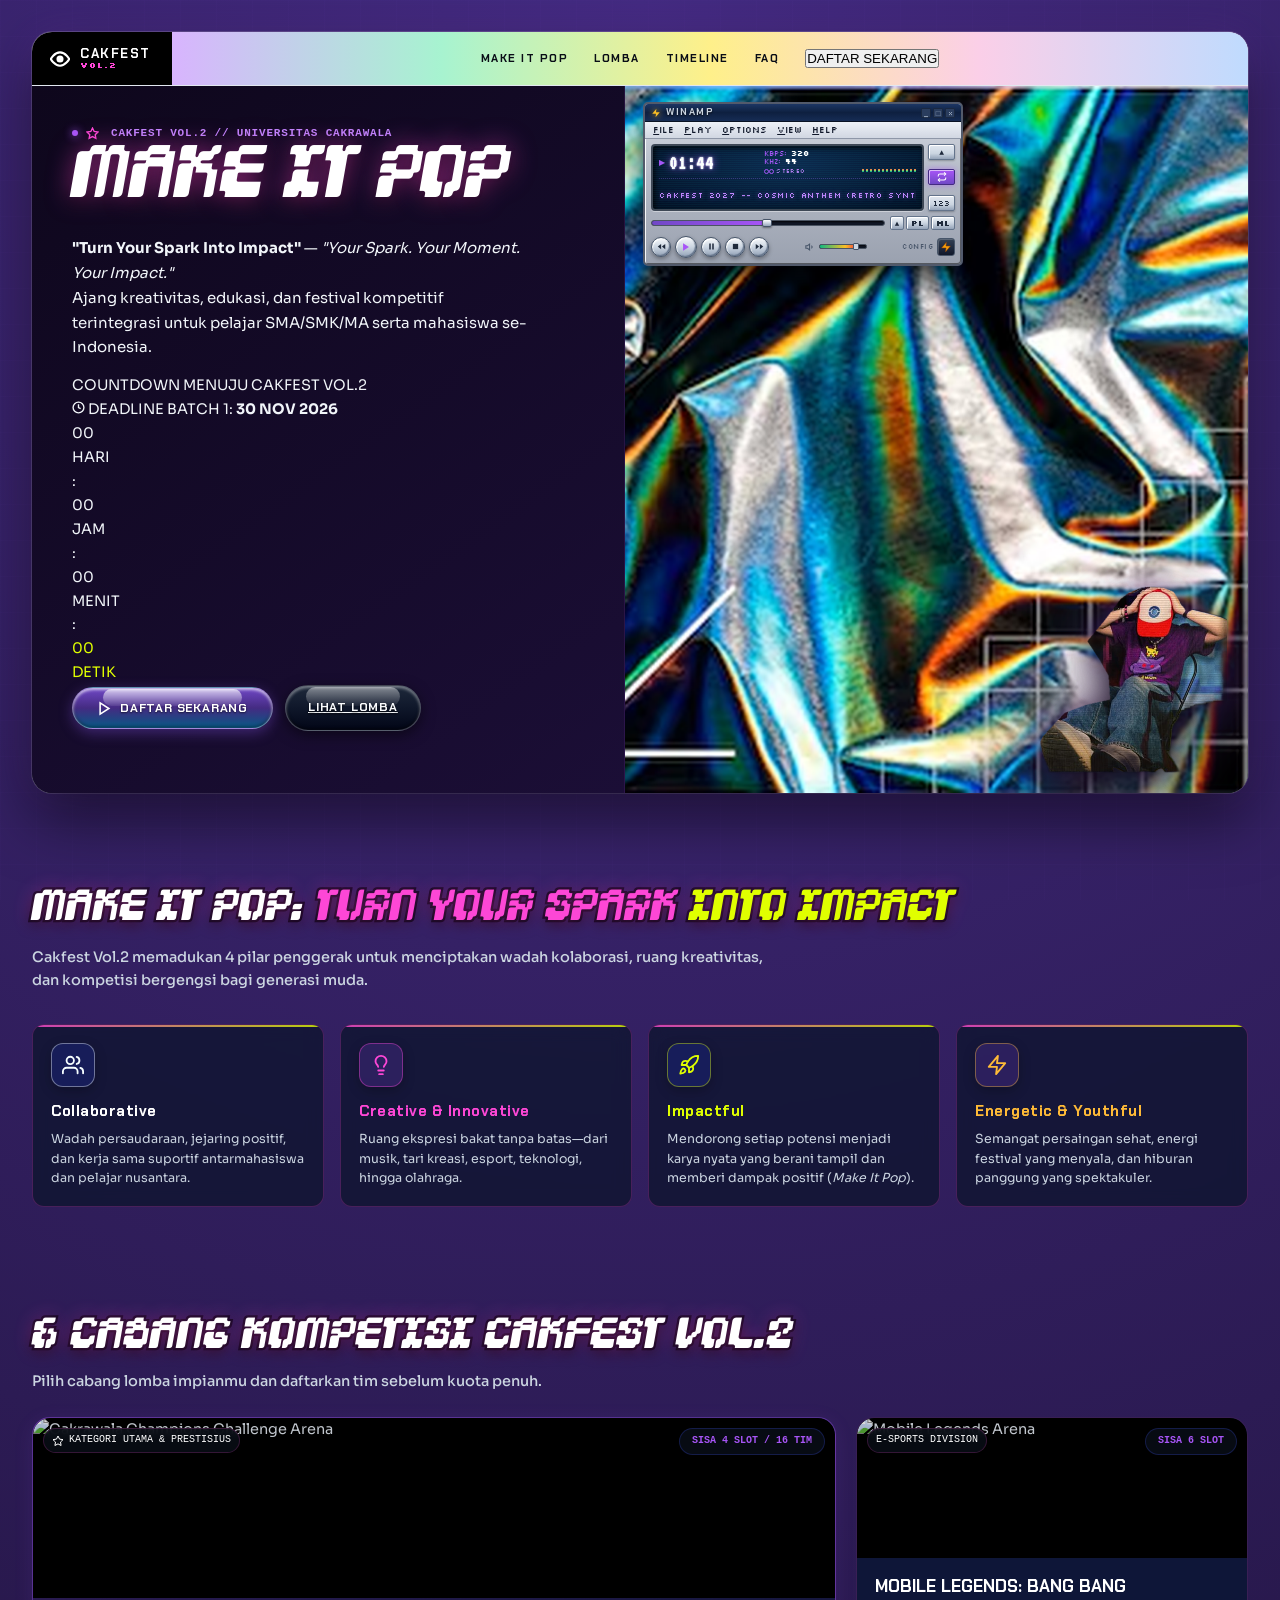
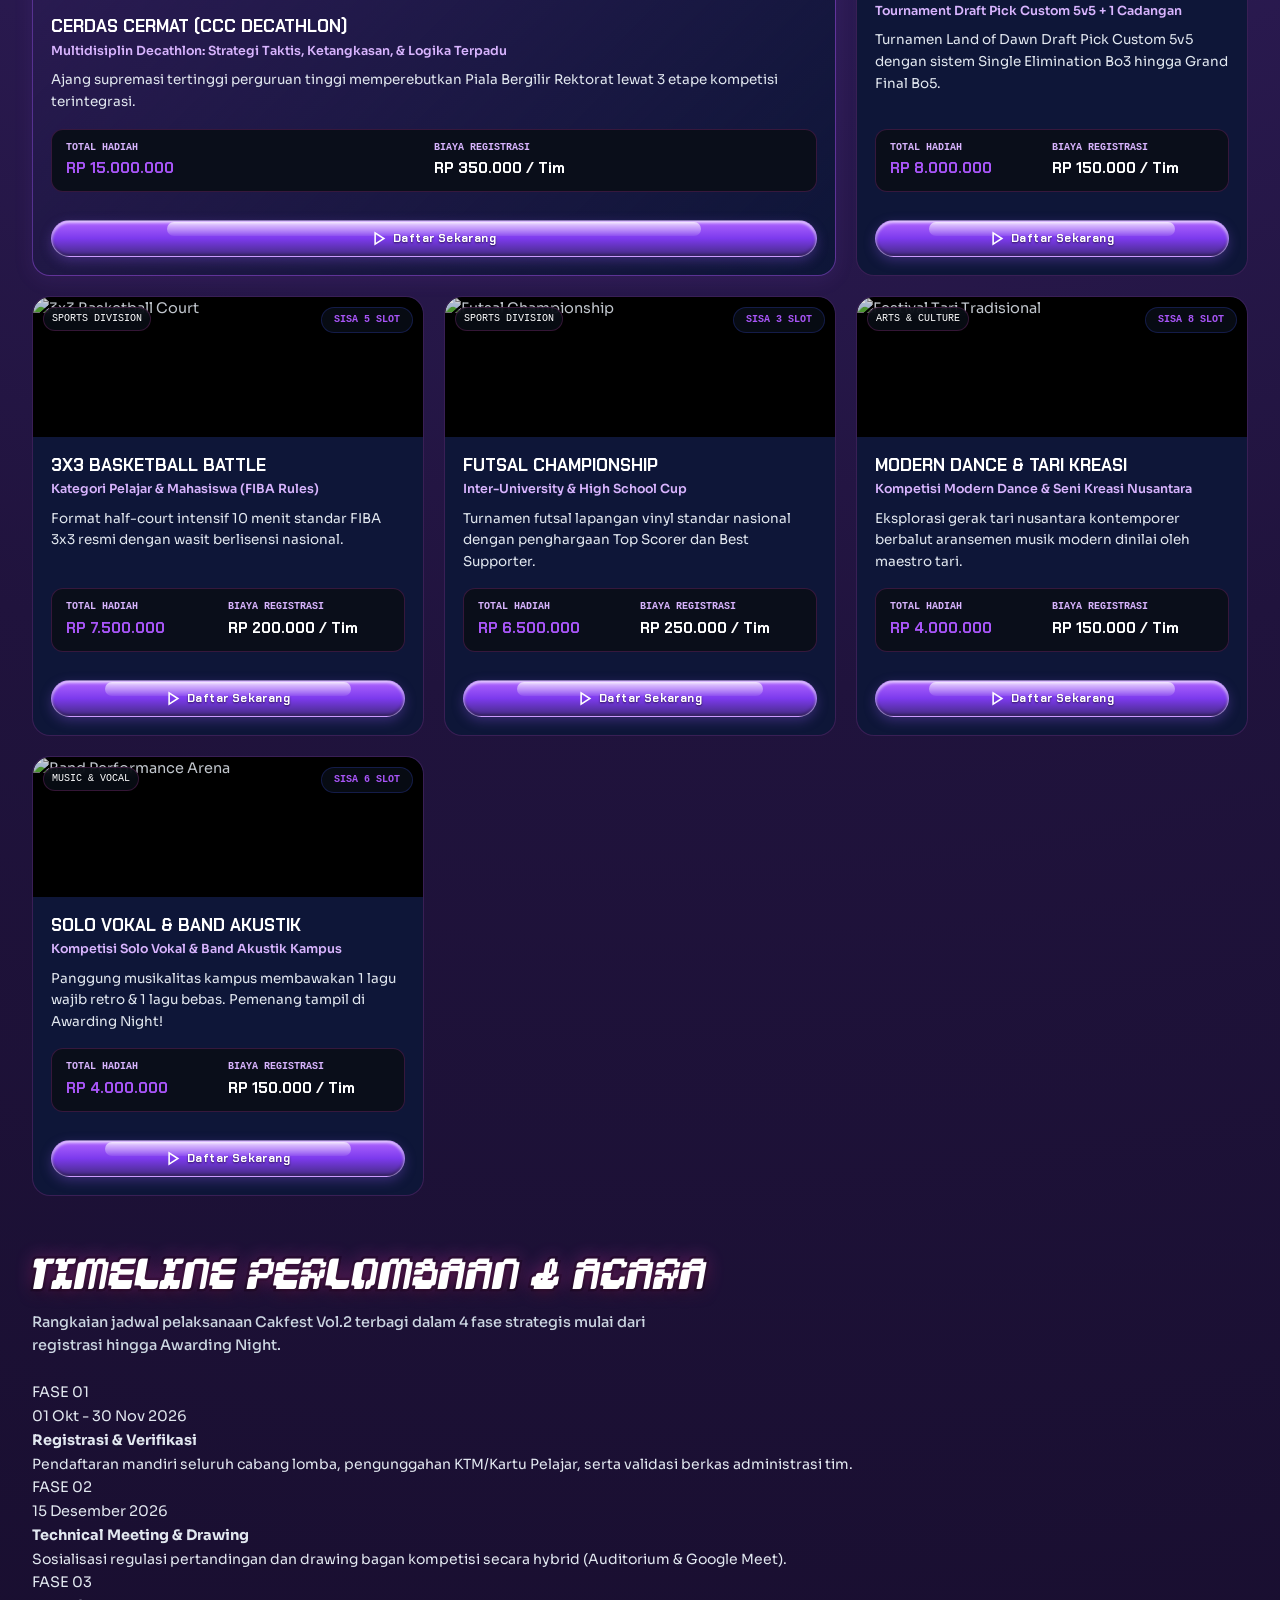
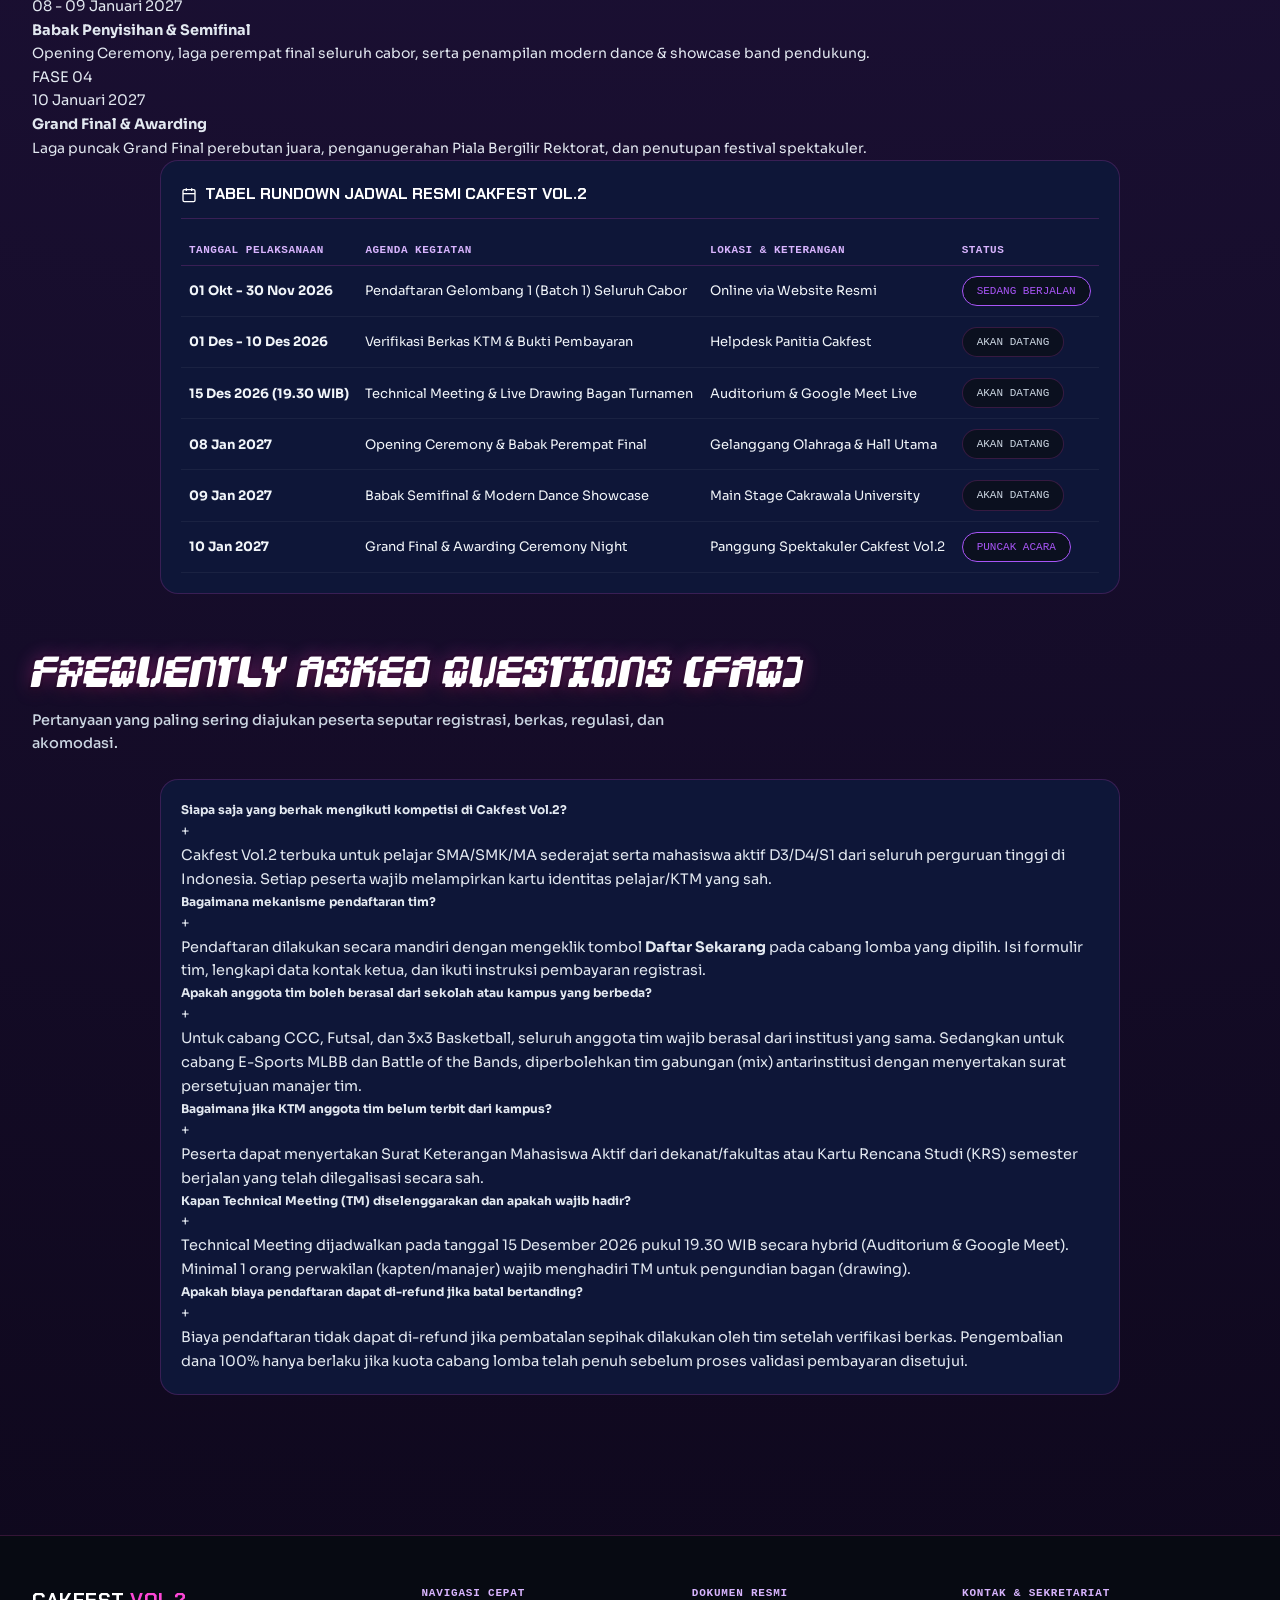
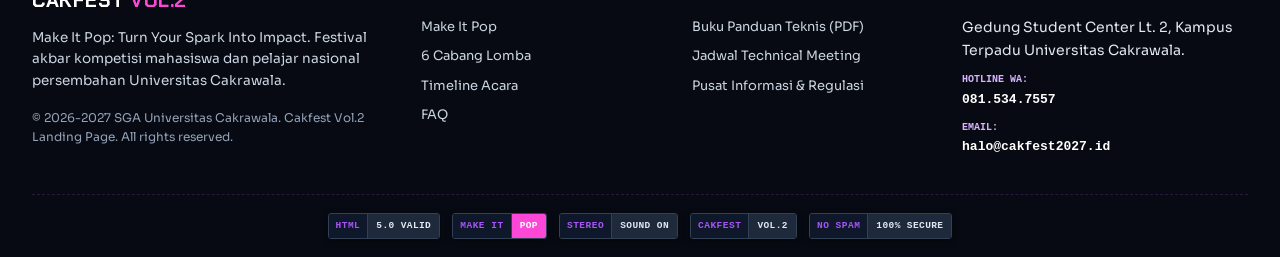
==== index.html @ b9020b55 "third" ====
<!DOCTYPE html>
<html lang="id">
<head>
  <meta charset="UTF-8">
  <meta name="viewport" content="width=device-width, initial-scale=1.0">
  <title>CAKFEST VOL.2 // Universitas Cakrawala - Make It Pop: Turn Your Spark Into Impact</title>
  <meta name="description" content="Portal Resmi Cakrawala Festival (CAKFEST) VOL.2 - Universitas Cakrawala. Make It Pop: Turn Your Spark Into Impact. Ajang kreativitas, edukasi, dan kompetisi bergengsi untuk pelajar &amp; mahasiswa nasional.">
  <!-- Brand Fonts: Aileron, Chakra Petch, Silkscreen, Sora, Space Grotesk, VT323 -->
  <link rel="preconnect" href="https://fonts.googleapis.com">
  <link rel="preconnect" href="https://fonts.gstatic.com" crossorigin>
  <link href="https://fonts.googleapis.com/css2?family=Chakra+Petch:ital,wght@0,500;0,700;1,700;1,800&family=Silkscreen:wght@400;700&family=Sora:wght@400;500;600;700;800&family=Space+Grotesk:wght@400;500;600;700&family=VT323&display=swap" rel="stylesheet">
  <link href="https://fonts.cdnfonts.com/css/aileron" rel="stylesheet">
  
  <link rel="stylesheet" href="styles.css">
</head>
<body>

  <!-- Subtle Perspective Grid Canvas -->
  <div class="cyber-grid-canvas"></div>
  
  <!-- CRT Scanline Screen Overlay (Toggleable via Titlebar) -->
  <div class="crt-overlay-layer" id="crtOverlay"></div>

  <!-- ==========================================================================
       MAIN LANDING PAGE WORKSPACE CONTAINER
       Layout Flow:
       1. Make It Pop (Hero + Brand Concept + 4 Pillars + Prominent Countdown)
       2. Lomba (6 Cabang Kompetisi, Only "Daftar Sekarang" button)
       3. Timeline Perlombaan / Acara (4-Phase Milestones + Rundown Table)
       4. FAQ (Interactive Accordion)
       5. Footer
       ========================================================================== -->
  <main class="landing-main-flow">

    <!-- ==========================================================================
         SECTION 1: HERO & MAKE IT POP ARENA (#beranda / #make-it-pop)
         Holographic Master Card, Canva Brand Guidelines Palette, Prominent Countdown
         ========================================================================== -->
    <section class="landing-section hero-section-arena" id="beranda">
      
      <div class="hero-holo-card">
        
        <!-- Top Header Strip -->
        <div class="hero-holo-top-bar">
          <div class="holo-logo-cell">
            <svg width="20" height="20" viewBox="0 0 24 24" fill="none" stroke="#fff" stroke-width="2.5">
              <path d="M1 12s4-8 11-8 11 8 11 8-4 8-11 8-11-8-11-8z"/>
              <circle cx="12" cy="12" r="3" fill="#fff"/>
            </svg>
            <div class="holo-logo-text">
              <strong>CAKFEST</strong>
              <span style="color:#fd47d6; font-weight:800;">VOL.2</span>
            </div>
          </div>

          <div class="holo-gradient-nav-strip">
            <a href="#make-it-pop" class="holo-nav-link">MAKE IT POP</a>
            <a href="#kompetisi" class="holo-nav-link">LOMBA</a>
            <a href="#timeline" class="holo-nav-link">TIMELINE</a>
            <a href="#faq" class="holo-nav-link">FAQ</a>
            <button type="button" class="holo-nav-btn-apply" onclick="openRegisterModal()" title="Daftar Sekarang">DAFTAR SEKARANG</button>
          </div>
        </div>

        <!-- Split 2-Column Body -->
        <div class="hero-holo-split-body">
          
          <!-- Left Column: High-Contrast, Make It Pop Branding & Prominent Countdown -->
          <div class="hero-holo-left-content">
            <div class="hero-holo-eyebrow">
              <span class="holo-dot"></span>
              <svg viewBox="0 0 24 24" width="13" height="13" fill="none" stroke="#fd47d6" stroke-width="2.5" style="vertical-align:middle; margin-right:4px;">
                <polygon points="12 2 15.09 8.26 22 9.27 17 14.14 18.18 21.02 12 17.77 5.82 21.02 7 14.14 2 9.27 8.91 8.26 12 2"/>
              </svg>
              <span>CAKFEST VOL.2 // UNIVERSITAS CAKRAWALA</span>
            </div>

            <h1 class="hero-holo-main-title">
              MAKE IT <span class="pop-text">POP</span>
            </h1>

            <p class="hero-holo-lead-desc" style="font-size:15px; margin-bottom:14px; color:#f1f5f9; line-height:1.65;">
              <strong>"Turn Your Spark Into Impact"</strong> &mdash; <em>"Your Spark. Your Moment. Your Impact."</em><br>
              Ajang kreativitas, edukasi, dan festival kompetitif terintegrasi untuk pelajar SMA/SMK/MA serta mahasiswa se-Indonesia.
            </p>

            <!-- PROMINENT HIGH-VISIBILITY COUNTDOWN MEGA CARD -->
            <div class="hero-countdown-showcase">
              <div class="countdown-showcase-header">
                <div class="live-pulse-badge">
                  <span class="live-dot pulse"></span>
                  <span class="live-text">COUNTDOWN MENUJU CAKFEST VOL.2</span>
                </div>
                <div class="countdown-target-info">
                  <svg width="13" height="13" viewBox="0 0 24 24" fill="none" stroke="currentColor" stroke-width="2.5"><circle cx="12" cy="12" r="10"/><polyline points="12 6 12 12 16 14"/></svg>
                  <span>DEADLINE BATCH 1: <strong>30 NOV 2026</strong></span>
                </div>
              </div>

              <div class="countdown-tiles-matrix">
                <div class="countdown-digit-box">
                  <div class="digit-number" id="countDays">00</div>
                  <div class="digit-label">HARI</div>
                </div>
                <div class="countdown-digit-sep">:</div>
                <div class="countdown-digit-box">
                  <div class="digit-number" id="countHours">00</div>
                  <div class="digit-label">JAM</div>
                </div>
                <div class="countdown-digit-sep">:</div>
                <div class="countdown-digit-box">
                  <div class="digit-number" id="countMins">00</div>
                  <div class="digit-label">MENIT</div>
                </div>
                <div class="countdown-digit-sep">:</div>
                <div class="countdown-digit-box digit-box-secs">
                  <div class="digit-number text-electric-lime" id="countSecs">00</div>
                  <div class="digit-label text-electric-lime">DETIK</div>
                </div>
              </div>

            </div>

            <!-- Prominent Dual Actions Deck -->
            <div class="hero-holo-actions-deck">
              <button type="button" class="btn-holo-primary" onclick="openRegisterModal()" title="Daftar Sekarang ke Cakfest Vol.2">
                <svg width="15" height="15" viewBox="0 0 24 24" fill="none" stroke="currentColor" stroke-width="2.5"><polygon points="5 3 19 12 5 21 5 3"/></svg>
                <span>DAFTAR SEKARANG</span>
              </button>

              <a href="#kompetisi" class="btn-holo-secondary" title="Jelajahi 6 Cabang Kompetisi">
                <span>LIHAT LOMBA</span>
              </a>
            </div>

          </div>

          <!-- Right Column: Expansive Metallic Holographic Visual, Mascot & Winamp -->
          <div class="hero-holo-right-visual">
            <img src="hero_holo_visual_hd.png" alt="Cakfest Holographic Cosmic Visual Art" class="hero-holo-main-photo">

            <!-- Sitting Mascot Perched on Card -->
            <div class="hero-holo-mascot-dock">
              <div class="mascot-avatar-wrapper" onclick="triggerMascotVoice()" title="Cakfest Mascot">
                <img src="mascot_sitting.png" alt="Cakfest Sitting Mascot" class="mascot-character-image" id="mascotImg">
              </div>
            </div>

            <!-- Classic Y2K Winamp Audio Player (Direct Tribute to musicplayerreferensi.png) -->
            <div class="winamp-player-skin playing" id="winampPlayer">
              <!-- Winamp Dark Blue Titlebar -->
              <div class="winamp-titlebar">
                <div class="winamp-title-left">
                  <svg class="winamp-lightning-mini" width="10" height="10" viewBox="0 0 24 24" fill="#fbbf24">
                    <polygon points="13 2 3 14 12 14 11 22 21 10 12 10 13 2"/>
                  </svg>
                  <span class="winamp-title-text">WINAMP</span>
                </div>
                <div class="winamp-title-controls">
                  <button type="button" class="winamp-wbtn" title="Minimize">_</button>
                  <button type="button" class="winamp-wbtn" title="Windowshade Mode">&#9633;</button>
                  <button type="button" class="winamp-wbtn close" title="Close Winamp">&times;</button>
                </div>
              </div>

              <!-- Winamp Classic Menubar -->
              <div class="winamp-menubar">
                <span><u>F</u>ile</span>
                <span><u>P</u>lay</span>
                <span><u>O</u>ptions</span>
                <span><u>V</u>iew</span>
                <span><u>H</u>elp</span>
              </div>

              <!-- Winamp Main Body Deck -->
              <div class="winamp-main-body">
                <div class="winamp-screen-row">
                  <!-- Inset Glowing Blue LCD Display -->
                  <div class="winamp-lcd-display">
                    <div class="winamp-lcd-top">
                      <!-- Digital Clock Readout -->
                      <div class="winamp-time-display">
                        <span class="winamp-play-indicator" id="winampPlayIndicator">&#9654;</span>
                        <span class="winamp-time-digits" id="winampTimer">01:42</span>
                      </div>

                      <!-- Specs Strip: KBPS / KHZ / STEREO -->
                      <div class="winamp-specs-block">
                        <span class="winamp-spec-item">KBPS: <strong>320</strong></span>
                        <span class="winamp-spec-item">KHZ: <strong>44</strong></span>
                        <div class="winamp-stereo-badge" title="Stereo Audio Stream">
                          <span class="stereo-ring"></span>
                          <span class="stereo-ring right"></span>
                          <span class="stereo-text">STEREO</span>
                        </div>
                      </div>

                      <!-- Animated Spectrum Analyzer Visualizer (14 Dancing EQ Bars) -->
                      <div class="winamp-spectrum-visualizer" id="winampSpectrum">
                        <div class="spectrum-bar b1"></div>
                        <div class="spectrum-bar b2"></div>
                        <div class="spectrum-bar b3"></div>
                        <div class="spectrum-bar b4"></div>
                        <div class="spectrum-bar b5"></div>
                        <div class="spectrum-bar b6"></div>
                        <div class="spectrum-bar b7"></div>
                        <div class="spectrum-bar b8"></div>
                        <div class="spectrum-bar b9"></div>
                        <div class="spectrum-bar b10"></div>
                        <div class="spectrum-bar b11"></div>
                        <div class="spectrum-bar b12"></div>
                        <div class="spectrum-bar b13"></div>
                        <div class="spectrum-bar b14"></div>
                      </div>
                    </div>

                    <!-- Dot Matrix Scrolling Marquee Ticker -->
                    <div class="winamp-marquee-container">
                      <div class="winamp-marquee-content" id="winampMarquee">
                        <span id="winampTrackTitle">CAKFEST 2027 -- BEYOND THE HORIZONS -- OFFICIAL RETRO SYNTH ANTHEM (128 TEAMS REGISTERED) -- &nbsp;</span>
                        <span>CAKFEST 2027 -- BEYOND THE HORIZONS -- OFFICIAL RETRO SYNTH ANTHEM (128 TEAMS REGISTERED) -- &nbsp;</span>
                      </div>
                    </div>
                  </div>

                  <!-- Right Side Mode Toggles (Eject, Loop, Shuffle) -->
                  <div class="winamp-side-toggles">
                    <button type="button" class="winamp-side-btn" id="winampEjectTop" title="Eject / Next Track" onclick="toggleCdTrack(1)">&#9650;</button>
                    <button type="button" class="winamp-side-btn active" id="winampRepeatBtn" title="Repeat (Loop)">
                      <svg width="10" height="10" viewBox="0 0 24 24" fill="none" stroke="currentColor" stroke-width="2.5"><polyline points="17 1 21 5 17 9"/><path d="M3 11V9a4 4 0 0 1 4-4h14"/><polyline points="7 23 3 19 7 15"/><path d="M21 13v2a4 4 0 0 1-4 4H3"/></svg>
                    </button>
                    <button type="button" class="winamp-side-btn" id="winampShuffleBtn" title="Shuffle (123)">123</button>
                  </div>
                </div>

                <!-- Seeker Track Bar & Side Module Buttons -->
                <div class="winamp-seek-row">
                  <div class="winamp-seek-track" onclick="scrubWinamp(event)" title="Klik untuk seek track">
                    <div class="winamp-seek-progress" id="winampSeekProgress" style="width: 48%;"></div>
                    <div class="winamp-seek-thumb" id="winampSeekThumb" style="left: 48%;"></div>
                  </div>
                  <div class="winamp-mode-buttons">
                    <button type="button" class="winamp-mode-btn" onclick="openWindowModal('rulebookModal')" title="Open Track List">&#9650;</button>
                    <button type="button" class="winamp-mode-btn" title="Playlist">PL</button>
                    <button type="button" class="winamp-mode-btn" title="Media Library">ML</button>
                  </div>
                </div>

                <!-- Bottom Transport Controls & Volume Slider -->
                <div class="winamp-controls-row">
                  <div class="winamp-transport-buttons">
                    <button type="button" class="winamp-round-btn" onclick="toggleCdTrack(-1)" title="Previous Track (Z)">
                      <svg width="9" height="9" viewBox="0 0 24 24" fill="currentColor"><polygon points="11 19 2 12 11 5 11 19"/><polygon points="22 19 13 12 22 5 22 19"/></svg>
                    </button>
                    <button type="button" class="winamp-round-btn play-btn" id="cdPlayBtn" onclick="toggleCdPlay()" title="Play (X)">
                      <svg width="10" height="10" viewBox="0 0 24 24" fill="#a855f7" id="cdPlayIcon"><polygon points="5 3 19 12 5 21 5 3"/></svg>
                    </button>
                    <button type="button" class="winamp-round-btn" onclick="toggleCdPlay()" title="Pause (C)">
                      <svg width="9" height="9" viewBox="0 0 24 24" fill="currentColor"><rect x="6" y="4" width="4" height="16"/><rect x="14" y="4" width="4" height="16"/></svg>
                    </button>
                    <button type="button" class="winamp-round-btn" onclick="stopWinamp()" title="Stop (V)">
                      <svg width="9" height="9" viewBox="0 0 24 24" fill="currentColor"><rect x="5" y="5" width="14" height="14"/></svg>
                    </button>
                    <button type="button" class="winamp-round-btn" onclick="toggleCdTrack(1)" title="Next Track (B)">
                      <svg width="9" height="9" viewBox="0 0 24 24" fill="currentColor"><polygon points="13 19 22 12 13 5 13 19"/><polygon points="2 19 11 12 2 5 2 19"/></svg>
                    </button>
                  </div>

                  <!-- Volume Bar -->
                  <div class="winamp-volume-block" title="Master Volume">
                    <svg width="10" height="10" viewBox="0 0 24 24" fill="none" stroke="currentColor" stroke-width="2.5"><polygon points="11 5 6 9 2 9 2 15 6 15 11 19 11 5"/><path d="M15.54 8.46a5 5 0 0 1 0 7.07"/></svg>
                    <div class="winamp-vol-track">
                      <div class="winamp-vol-level" style="width: 80%;"></div>
                      <div class="winamp-vol-thumb" style="left: 80%;"></div>
                    </div>
                  </div>

                  <!-- Right Branding & Iconic Winamp Lightning Badge -->
                  <div class="winamp-branding-right">
                    <span class="winamp-config-text">CONFIG</span>
                    <div class="winamp-lightning-badge" title="Winamp 2027 Audio Engine">
                      <svg width="12" height="12" viewBox="0 0 24 24" fill="#f59e0b" stroke="#78350f" stroke-width="1"><polygon points="13 2 3 14 12 14 11 22 21 10 12 10 13 2"/></svg>
                    </div>
                  </div>
                </div>
              </div>
            </div>

          </div>

        </div>

      </div>

    </section>

    <!-- ==========================================================================
         BRAND PILLARS: MAKE IT POP (#make-it-pop)
         Canva Brand Guidelines: 4 Pilar Penggerak Cakfest Vol.2
         ========================================================================== -->
    <section class="landing-section brand-concept-section" id="make-it-pop" style="padding-top: 10px; padding-bottom: 24px;">
      <div class="landing-section-header">
        <h2 style="margin: 0 0 10px 0; font-size: clamp(24px, 3.2vw, 36px);">
          MAKE IT POP: <span class="text-pop-magenta">TURN YOUR SPARK</span> <span class="text-electric-lime">INTO IMPACT</span>
        </h2>
        <p style="font-size: 14.5px; max-width: 760px; margin: 0; color: #cbd5e1; line-height: 1.6;">
          Cakfest Vol.2 memadukan 4 pilar penggerak untuk menciptakan wadah kolaborasi, ruang kreativitas, dan kompetisi bergengsi bagi generasi muda.
        </p>
      </div>

      <!-- 4 Brand Pillars (Canva Guidelines Slide 4) -->
      <div class="brand-pillars-strip">
        <div class="brand-pillar-card">
          <div class="brand-pillar-icon pillar-collab">
            <svg width="22" height="22" viewBox="0 0 24 24" fill="none" stroke="#f6feff" stroke-width="2" stroke-linecap="round" stroke-linejoin="round">
              <path d="M17 21v-2a4 4 0 0 0-4-4H5a4 4 0 0 0-4 4v2"></path>
              <circle cx="9" cy="7" r="4"></circle>
              <path d="M23 21v-2a4 4 0 0 0-3-3.87"></path>
              <path d="M16 3.13a4 4 0 0 1 0 7.75"></path>
            </svg>
          </div>
          <div class="brand-pillar-title">
            <span>Collaborative</span>
          </div>
          <p class="brand-pillar-desc">
            Wadah persaudaraan, jejaring positif, dan kerja sama suportif antarmahasiswa dan pelajar nusantara.
          </p>
        </div>

        <div class="brand-pillar-card">
          <div class="brand-pillar-icon pillar-creative">
            <svg width="22" height="22" viewBox="0 0 24 24" fill="none" stroke="#fd47d6" stroke-width="2" stroke-linecap="round" stroke-linejoin="round">
              <path d="M9 18h6"></path>
              <path d="M10 22h4"></path>
              <path d="M15.09 14c.18-.98.65-1.74 1.41-2.5A4.65 4.65 0 0 0 18 8 6 6 0 0 0 6 8c0 1 .23 2.23 1.5 3.5A4.61 4.61 0 0 1 8.91 14"></path>
            </svg>
          </div>
          <div class="brand-pillar-title">
            <span class="text-pop-magenta">Creative &amp; Innovative</span>
          </div>
          <p class="brand-pillar-desc">
            Ruang ekspresi bakat tanpa batas—dari musik, tari kreasi, esport, teknologi, hingga olahraga.
          </p>
        </div>

        <div class="brand-pillar-card">
          <div class="brand-pillar-icon pillar-impact">
            <svg width="22" height="22" viewBox="0 0 24 24" fill="none" stroke="#e0ff00" stroke-width="2" stroke-linecap="round" stroke-linejoin="round">
              <path d="M4.5 16.5c-1.5 1.26-2 5-2 5s3.74-.5 5-2c.71-.84.7-2.13-.09-2.91a2.18 2.18 0 0 0-2.91-.09z"></path>
              <path d="m12 15-3-3a22 22 0 0 1 2-3.95A12.88 12.88 0 0 1 22 2c0 2.72-.78 7.5-6 11a22.35 22.35 0 0 1-4 2z"></path>
              <path d="M9 12H4s.55-3.03 2-4c1.62-1.08 5 0 5 0"></path>
              <path d="M12 15v5s3.03-.55 4-2c1.08-1.62 0-5 0-5"></path>
            </svg>
          </div>
          <div class="brand-pillar-title">
            <span class="text-electric-lime">Impactful</span>
          </div>
          <p class="brand-pillar-desc">
            Mendorong setiap potensi menjadi karya nyata yang berani tampil dan memberi dampak positif (<em>Make It Pop</em>).
          </p>
        </div>

        <div class="brand-pillar-card">
          <div class="brand-pillar-icon pillar-energy">
            <svg width="22" height="22" viewBox="0 0 24 24" fill="none" stroke="#ffbb37" stroke-width="2" stroke-linecap="round" stroke-linejoin="round">
              <polygon points="13 2 3 14 12 14 11 22 21 10 12 10 13 2"></polygon>
            </svg>
          </div>
          <div class="brand-pillar-title">
            <span class="text-amber-gold">Energetic &amp; Youthful</span>
          </div>
          <p class="brand-pillar-desc">
            Semangat persaingan sehat, energi festival yang menyala, dan hiburan panggung yang spektakuler.
          </p>
        </div>
      </div>
    </section>

    <!-- ==========================================================================
         SECTION 2: 6 CABANG LOMBA (#kompetisi)
         HANYA TOMBOL "DAFTAR SEKARANG" (Tanpa Tombol Booklet)
         ========================================================================== -->
    <section class="landing-section competition-section" id="kompetisi">
      
      <div class="landing-section-header">
        <h2>6 CABANG KOMPETISI CAKFEST VOL.2</h2>
        <p>Pilih cabang lomba impianmu dan daftarkan tim sebelum kuota penuh.</p>
      </div>

      <div class="categories-visual-grid">
        
        <!-- 1. Cerdas Cermat / CCC (Featured Card - referensiDESIGN.png) -->
        <article class="cabor-visual-card featured-ccc-card">
          <div class="cabor-banner-stage">
            <img src="https://images.unsplash.com/photo-1511578314322-379afb476865?auto=format&fit=crop&w=1200&q=80" alt="Cakrawala Champions Challenge Arena" class="cabor-thumb-photo">
            <span class="cabor-overlay-badge">
              <svg width="12" height="12" viewBox="0 0 24 24" fill="none" stroke="currentColor" stroke-width="2"><polygon points="12 2 15.09 8.26 22 9.27 17 14.14 18.18 21.02 12 17.77 5.82 21.02 7 14.14 2 9.27 8.91 8.26 12 2"/></svg>
              KATEGORI UTAMA &amp; PRESTISIUS
            </span>
            <span class="cabor-quota-pill-top">SISA 4 SLOT / 16 TIM</span>
          </div>

          <div class="cabor-card-body-content">
            <h4>CERDAS CERMAT (CCC DECATHLON)</h4>
            <div class="cabor-sub-tagline">Multidisiplin Decathlon: Strategi Taktis, Ketangkasan, &amp; Logika Terpadu</div>
            <p class="cabor-narrative-summary">
              Ajang supremasi tertinggi perguruan tinggi memperebutkan Piala Bergilir Rektorat lewat 3 etape kompetisi terintegrasi.
            </p>

            <div class="cabor-metric-manifest">
              <div class="metric-cell">
                <span>TOTAL HADIAH</span>
                <strong>RP 15.000.000</strong>
              </div>
              <div class="metric-cell">
                <span>BIAYA REGISTRASI</span>
                <strong class="cyan-val">RP 350.000 / Tim</strong>
              </div>
            </div>

            <!-- Distinct Action Buttons -->
            <div class="cabor-button-footer single-action">
              <button type="button" class="btn-cabor-apply" onclick="openRegisterModal('CCC')" title="Daftar Sekarang untuk kategori CCC">
                <svg width="15" height="15" viewBox="0 0 24 24" fill="none" stroke="currentColor" stroke-width="2.5"><polygon points="5 3 19 12 5 21 5 3"/></svg>
                <span>Daftar Sekarang</span>
              </button>
            </div>
          </div>
        </article>

        <!-- 2. Mobile Legends: Bang Bang -->
        <article class="cabor-visual-card">
          <div class="cabor-banner-stage">
            <img src="https://images.unsplash.com/photo-1542751371-adc38448a05e?auto=format&fit=crop&w=600&q=80" alt="Mobile Legends Arena" class="cabor-thumb-photo">
            <span class="cabor-overlay-badge">E-SPORTS DIVISION</span>
            <span class="cabor-quota-pill-top">SISA 6 SLOT</span>
          </div>

          <div class="cabor-card-body-content">
            <h4>MOBILE LEGENDS: BANG BANG</h4>
            <div class="cabor-sub-tagline">Tournament Draft Pick Custom 5v5 + 1 Cadangan</div>
            <p class="cabor-narrative-summary">
              Turnamen Land of Dawn Draft Pick Custom 5v5 dengan sistem Single Elimination Bo3 hingga Grand Final Bo5.
            </p>

            <div class="cabor-metric-manifest">
              <div class="metric-cell">
                <span>TOTAL HADIAH</span>
                <strong>RP 8.000.000</strong>
              </div>
              <div class="metric-cell">
                <span>BIAYA REGISTRASI</span>
                <strong class="cyan-val">RP 150.000 / Tim</strong>
              </div>
            </div>

            <div class="cabor-button-footer single-action">
              <button type="button" class="btn-cabor-apply" onclick="openRegisterModal('MLBB')" title="Daftar Sekarang untuk kategori MLBB">
                <svg width="15" height="15" viewBox="0 0 24 24" fill="none" stroke="currentColor" stroke-width="2.5"><polygon points="5 3 19 12 5 21 5 3"/></svg>
                <span>Daftar Sekarang</span>
              </button>
            </div>
          </div>
        </article>

        <!-- 3. 3x3 Basketball Battle -->
        <article class="cabor-visual-card">
          <div class="cabor-banner-stage">
            <img src="https://images.unsplash.com/photo-1546519638-68e109498ffc?auto=format&fit=crop&w=600&q=80" alt="3x3 Basketball Court" class="cabor-thumb-photo">
            <span class="cabor-overlay-badge">SPORTS DIVISION</span>
            <span class="cabor-quota-pill-top">SISA 5 SLOT</span>
          </div>

          <div class="cabor-card-body-content">
            <h4>3X3 BASKETBALL BATTLE</h4>
            <div class="cabor-sub-tagline">Kategori Pelajar &amp; Mahasiswa (FIBA Rules)</div>
            <p class="cabor-narrative-summary">
              Format half-court intensif 10 menit standar FIBA 3x3 resmi dengan wasit berlisensi nasional.
            </p>

            <div class="cabor-metric-manifest">
              <div class="metric-cell">
                <span>TOTAL HADIAH</span>
                <strong>RP 7.500.000</strong>
              </div>
              <div class="metric-cell">
                <span>BIAYA REGISTRASI</span>
                <strong class="cyan-val">RP 200.000 / Tim</strong>
              </div>
            </div>

            <div class="cabor-button-footer single-action">
              <button type="button" class="btn-cabor-apply" onclick="openRegisterModal('BASKET')" title="Daftar Sekarang untuk kategori BASKET">
                <svg width="15" height="15" viewBox="0 0 24 24" fill="none" stroke="currentColor" stroke-width="2.5"><polygon points="5 3 19 12 5 21 5 3"/></svg>
                <span>Daftar Sekarang</span>
              </button>
            </div>
          </div>
        </article>

        <!-- 4. Futsal Championship -->
        <article class="cabor-visual-card">
          <div class="cabor-banner-stage">
            <img src="https://images.unsplash.com/photo-1574629810360-7efbbe195018?auto=format&fit=crop&w=600&q=80" alt="Futsal Championship" class="cabor-thumb-photo">
            <span class="cabor-overlay-badge">SPORTS DIVISION</span>
            <span class="cabor-quota-pill-top">SISA 3 SLOT</span>
          </div>

          <div class="cabor-card-body-content">
            <h4>FUTSAL CHAMPIONSHIP</h4>
            <div class="cabor-sub-tagline">Inter-University &amp; High School Cup</div>
            <p class="cabor-narrative-summary">
              Turnamen futsal lapangan vinyl standar nasional dengan penghargaan Top Scorer dan Best Supporter.
            </p>

            <div class="cabor-metric-manifest">
              <div class="metric-cell">
                <span>TOTAL HADIAH</span>
                <strong>RP 6.500.000</strong>
              </div>
              <div class="metric-cell">
                <span>BIAYA REGISTRASI</span>
                <strong class="cyan-val">RP 250.000 / Tim</strong>
              </div>
            </div>

            <div class="cabor-button-footer single-action">
              <button type="button" class="btn-cabor-apply" onclick="openRegisterModal('FUTSAL')" title="Daftar Sekarang untuk kategori FUTSAL">
                <svg width="15" height="15" viewBox="0 0 24 24" fill="none" stroke="currentColor" stroke-width="2.5"><polygon points="5 3 19 12 5 21 5 3"/></svg>
                <span>Daftar Sekarang</span>
              </button>
            </div>
          </div>
        </article>

        <!-- 5. Festival Tari Tradisional Kreasi -->
        <article class="cabor-visual-card">
          <div class="cabor-banner-stage">
            <img src="https://images.unsplash.com/photo-1508700115892-45ecd05ae2ad?auto=format&fit=crop&w=600&q=80" alt="Festival Tari Tradisional" class="cabor-thumb-photo">
            <span class="cabor-overlay-badge">ARTS &amp; CULTURE</span>
            <span class="cabor-quota-pill-top">SISA 8 SLOT</span>
          </div>

          <div class="cabor-card-body-content">
            <h4>MODERN DANCE &amp; TARI KREASI</h4>
            <div class="cabor-sub-tagline">Kompetisi Modern Dance &amp; Seni Kreasi Nusantara</div>
            <p class="cabor-narrative-summary">
              Eksplorasi gerak tari nusantara kontemporer berbalut aransemen musik modern dinilai oleh maestro tari.
            </p>

            <div class="cabor-metric-manifest">
              <div class="metric-cell">
                <span>TOTAL HADIAH</span>
                <strong>RP 4.000.000</strong>
              </div>
              <div class="metric-cell">
                <span>BIAYA REGISTRASI</span>
                <strong class="cyan-val">RP 150.000 / Tim</strong>
              </div>
            </div>

            <div class="cabor-button-footer single-action">
              <button type="button" class="btn-cabor-apply" onclick="openRegisterModal('TARI')" title="Daftar Sekarang untuk kategori TARI">
                <svg width="15" height="15" viewBox="0 0 24 24" fill="none" stroke="currentColor" stroke-width="2.5"><polygon points="5 3 19 12 5 21 5 3"/></svg>
                <span>Daftar Sekarang</span>
              </button>
            </div>
          </div>
        </article>

        <!-- 6. Solo Vokal & Band Akustik -->
        <article class="cabor-visual-card">
          <div class="cabor-banner-stage">
            <img src="https://images.unsplash.com/photo-1514525253161-7a46d19cd819?auto=format&fit=crop&w=600&q=80" alt="Band Performance Arena" class="cabor-thumb-photo">
            <span class="cabor-overlay-badge">MUSIC &amp; VOCAL</span>
            <span class="cabor-quota-pill-top">SISA 6 SLOT</span>
          </div>

          <div class="cabor-card-body-content">
            <h4>SOLO VOKAL &amp; BAND AKUSTIK</h4>
            <div class="cabor-sub-tagline">Kompetisi Solo Vokal &amp; Band Akustik Kampus</div>
            <p class="cabor-narrative-summary">
              Panggung musikalitas kampus membawakan 1 lagu wajib retro &amp; 1 lagu bebas. Pemenang tampil di Awarding Night!
            </p>

            <div class="cabor-metric-manifest">
              <div class="metric-cell">
                <span>TOTAL HADIAH</span>
                <strong>RP 4.000.000</strong>
              </div>
              <div class="metric-cell">
                <span>BIAYA REGISTRASI</span>
                <strong class="cyan-val">RP 150.000 / Tim</strong>
              </div>
            </div>

            <div class="cabor-button-footer single-action">
              <button type="button" class="btn-cabor-apply" onclick="openRegisterModal('BAND')" title="Daftar Sekarang untuk kategori BAND">
                <svg width="15" height="15" viewBox="0 0 24 24" fill="none" stroke="currentColor" stroke-width="2.5"><polygon points="5 3 19 12 5 21 5 3"/></svg>
                <span>Daftar Sekarang</span>
              </button>
            </div>
          </div>
        </article>

      </div>
    </section>

    <!-- ==========================================================================
         SECTION 3: TIMELINE PERLOMBAAN & ACARA (#timeline)
         4-Phase Visual Milestones & Official Schedule Table
         ========================================================================== -->
    <section class="landing-section timeline-section-flow" id="timeline">
      
      <div class="landing-section-header">
        <h2>TIMELINE PERLOMBAAN &amp; ACARA</h2>
        <p>Rangkaian jadwal pelaksanaan Cakfest Vol.2 terbagi dalam 4 fase strategis mulai dari registrasi hingga Awarding Night.</p>
      </div>

      <!-- 4-Phase Milestone Cards Deck -->
      <div class="timeline-cards-grid">
        <div class="timeline-phase-card">
          <div class="phase-badge-top">FASE 01</div>
          <div class="phase-date">01 Okt - 30 Nov 2026</div>
          <h4>Registrasi &amp; Verifikasi</h4>
          <p>Pendaftaran mandiri seluruh cabang lomba, pengunggahan KTM/Kartu Pelajar, serta validasi berkas administrasi tim.</p>
        </div>

        <div class="timeline-phase-card">
          <div class="phase-badge-top">FASE 02</div>
          <div class="phase-date">15 Desember 2026</div>
          <h4>Technical Meeting &amp; Drawing</h4>
          <p>Sosialisasi regulasi pertandingan dan drawing bagan kompetisi secara hybrid (Auditorium &amp; Google Meet).</p>
        </div>

        <div class="timeline-phase-card">
          <div class="phase-badge-top highlight">FASE 03</div>
          <div class="phase-date">08 - 09 Januari 2027</div>
          <h4>Babak Penyisihan &amp; Semifinal</h4>
          <p>Opening Ceremony, laga perempat final seluruh cabor, serta penampilan modern dance &amp; showcase band pendukung.</p>
        </div>

        <div class="timeline-phase-card">
          <div class="phase-badge-top highlight">FASE 04</div>
          <div class="phase-date">10 Januari 2027</div>
          <h4>Grand Final &amp; Awarding</h4>
          <p>Laga puncak Grand Final perebutan juara, penganugerahan Piala Bergilir Rektorat, dan penutupan festival spektakuler.</p>
        </div>
      </div>

      <!-- Schedule Table Clean Festive Card -->
      <div class="schedule-clean-card" style="max-width: 960px; margin: 0 auto;">
        <div class="schedule-card-panel">
          <h4>
            <svg width="16" height="16" viewBox="0 0 24 24" fill="none" stroke="currentColor" stroke-width="2"><rect x="3" y="4" width="18" height="18" rx="2"/><line x1="16" y1="2" x2="16" y2="6"/><line x1="8" y1="2" x2="8" y2="6"/><line x1="3" y1="10" x2="21" y2="10"/></svg>
            <span>TABEL RUNDOWN JADWAL RESMI CAKFEST VOL.2</span>
          </h4>
          <table class="clean-schedule-table">
            <thead>
              <tr>
                <th>Tanggal Pelaksanaan</th>
                <th>Agenda Kegiatan</th>
                <th>Lokasi &amp; Keterangan</th>
                <th>Status</th>
              </tr>
            </thead>
            <tbody>
              <tr>
                <td><strong>01 Okt - 30 Nov 2026</strong></td>
                <td>Pendaftaran Gelombang 1 (Batch 1) Seluruh Cabor</td>
                <td>Online via Website Resmi</td>
                <td><span class="tag-capsule-chip accent small">SEDANG BERJALAN</span></td>
              </tr>
              <tr>
                <td><strong>01 Des - 10 Des 2026</strong></td>
                <td>Verifikasi Berkas KTM &amp; Bukti Pembayaran</td>
                <td>Helpdesk Panitia Cakfest</td>
                <td><span class="tag-capsule-chip small">AKAN DATANG</span></td>
              </tr>
              <tr>
                <td><strong>15 Des 2026 (19.30 WIB)</strong></td>
                <td>Technical Meeting &amp; Live Drawing Bagan Turnamen</td>
                <td>Auditorium &amp; Google Meet Live</td>
                <td><span class="tag-capsule-chip small">AKAN DATANG</span></td>
              </tr>
              <tr>
                <td><strong>08 Jan 2027</strong></td>
                <td>Opening Ceremony &amp; Babak Perempat Final</td>
                <td>Gelanggang Olahraga &amp; Hall Utama</td>
                <td><span class="tag-capsule-chip small">AKAN DATANG</span></td>
              </tr>
              <tr>
                <td><strong>09 Jan 2027</strong></td>
                <td>Babak Semifinal &amp; Modern Dance Showcase</td>
                <td>Main Stage Cakrawala University</td>
                <td><span class="tag-capsule-chip small">AKAN DATANG</span></td>
              </tr>
              <tr>
                <td><strong>10 Jan 2027</strong></td>
                <td>Grand Final &amp; Awarding Ceremony Night</td>
                <td>Panggung Spektakuler Cakfest Vol.2</td>
                <td><span class="tag-capsule-chip accent small">PUNCAK ACARA</span></td>
              </tr>
            </tbody>
          </table>
        </div>
      </div>

    </section>

    <!-- ==========================================================================
         SECTION 4: FAQ (#faq)
         Interactive Accordion Pertanyaan & Jawaban Seputar Cakfest Vol.2
         ========================================================================== -->
    <section class="landing-section faq-section-flow" id="faq">
      
      <div class="landing-section-header">
        <h2>FREQUENTLY ASKED QUESTIONS (FAQ)</h2>
        <p>Pertanyaan yang paling sering diajukan peserta seputar registrasi, berkas, regulasi, dan akomodasi.</p>
      </div>

      <div class="faq-clean-card" style="max-width: 960px; margin: 0 auto;">
        <div class="faq-card-panel">
          <div class="faq-accordion-list">
            
            <div class="faq-accordion-item active">
              <div class="faq-accordion-header" onclick="toggleFaq(this)">
                <h5>Siapa saja yang berhak mengikuti kompetisi di Cakfest Vol.2?</h5>
                <span class="faq-toggle-icon">+</span>
              </div>
              <div class="faq-accordion-body">
                Cakfest Vol.2 terbuka untuk pelajar SMA/SMK/MA sederajat serta mahasiswa aktif D3/D4/S1 dari seluruh perguruan tinggi di Indonesia. Setiap peserta wajib melampirkan kartu identitas pelajar/KTM yang sah.
              </div>
            </div>

            <div class="faq-accordion-item">
              <div class="faq-accordion-header" onclick="toggleFaq(this)">
                <h5>Bagaimana mekanisme pendaftaran tim?</h5>
                <span class="faq-toggle-icon">+</span>
              </div>
              <div class="faq-accordion-body">
                Pendaftaran dilakukan secara mandiri dengan mengeklik tombol <strong>Daftar Sekarang</strong> pada cabang lomba yang dipilih. Isi formulir tim, lengkapi data kontak ketua, dan ikuti instruksi pembayaran registrasi.
              </div>
            </div>

            <div class="faq-accordion-item">
              <div class="faq-accordion-header" onclick="toggleFaq(this)">
                <h5>Apakah anggota tim boleh berasal dari sekolah atau kampus yang berbeda?</h5>
                <span class="faq-toggle-icon">+</span>
              </div>
              <div class="faq-accordion-body">
                Untuk cabang CCC, Futsal, dan 3x3 Basketball, seluruh anggota tim wajib berasal dari institusi yang sama. Sedangkan untuk cabang E-Sports MLBB dan Battle of the Bands, diperbolehkan tim gabungan (mix) antarinstitusi dengan menyertakan surat persetujuan manajer tim.
              </div>
            </div>

            <div class="faq-accordion-item">
              <div class="faq-accordion-header" onclick="toggleFaq(this)">
                <h5>Bagaimana jika KTM anggota tim belum terbit dari kampus?</h5>
                <span class="faq-toggle-icon">+</span>
              </div>
              <div class="faq-accordion-body">
                Peserta dapat menyertakan Surat Keterangan Mahasiswa Aktif dari dekanat/fakultas atau Kartu Rencana Studi (KRS) semester berjalan yang telah dilegalisasi secara sah.
              </div>
            </div>

            <div class="faq-accordion-item">
              <div class="faq-accordion-header" onclick="toggleFaq(this)">
                <h5>Kapan Technical Meeting (TM) diselenggarakan dan apakah wajib hadir?</h5>
                <span class="faq-toggle-icon">+</span>
              </div>
              <div class="faq-accordion-body">
                Technical Meeting dijadwalkan pada tanggal 15 Desember 2026 pukul 19.30 WIB secara hybrid (Auditorium &amp; Google Meet). Minimal 1 orang perwakilan (kapten/manajer) wajib menghadiri TM untuk pengundian bagan (drawing).
              </div>
            </div>

            <div class="faq-accordion-item">
              <div class="faq-accordion-header" onclick="toggleFaq(this)">
                <h5>Apakah biaya pendaftaran dapat di-refund jika batal bertanding?</h5>
                <span class="faq-toggle-icon">+</span>
              </div>
              <div class="faq-accordion-body">
                Biaya pendaftaran tidak dapat di-refund jika pembatalan sepihak dilakukan oleh tim setelah verifikasi berkas. Pengembalian dana 100% hanya berlaku jika kuota cabang lomba telah penuh sebelum proses validasi pembayaran disetujui.
              </div>
            </div>

          </div>
        </div>
      </div>

    </section>

  </main>

  <!-- ==========================================================================
       SECTION 5: FOOTER & RETRO TASKBAR
       ========================================================================== -->
  <footer class="site-main-footer">
    <div class="footer-inner-grid">
      
      <div class="footer-col brand-col">
        <div class="footer-logo">
          <strong>CAKFEST <span style="color:#fd47d6;">VOL.2</span></strong>
        </div>
        <p>Make It Pop: Turn Your Spark Into Impact. Festival akbar kompetisi mahasiswa dan pelajar nasional persembahan Universitas Cakrawala.</p>
        <span class="footer-copy-text">&copy; 2026-2027 SGA Universitas Cakrawala. Cakfest Vol.2 Landing Page. All rights reserved.</span>
      </div>

      <div class="footer-col">
        <h6>NAVIGASI CEPAT</h6>
        <div class="footer-links-list">
          <a href="#beranda">Make It Pop</a>
          <a href="#kompetisi">6 Cabang Lomba</a>
          <a href="#timeline">Timeline Acara</a>
          <a href="#faq">FAQ</a>
        </div>
      </div>

      <div class="footer-col">
        <h6>DOKUMEN RESMI</h6>
        <div class="footer-links-list">
          <a href="#kompetisi">Buku Panduan Teknis (PDF)</a>
          <a href="#timeline">Jadwal Technical Meeting</a>
          <a href="#faq">Pusat Informasi &amp; Regulasi</a>
        </div>
      </div>

      <div class="footer-col">
        <h6>KONTAK &amp; SEKRETARIAT</h6>
        <p>Gedung Student Center Lt. 2, Kampus Terpadu Universitas Cakrawala.</p>
        <div class="footer-contact-item">
          <span>HOTLINE WA:</span>
          <strong>081.534.7557</strong>
        </div>
        <div class="footer-contact-item">
          <span>EMAIL:</span>
          <strong>halo@cakfest2027.id</strong>
        </div>
      </div>

    </div>

    <!-- Retro 88x31 Web Badges Bar -->
    <div class="retro-web-badges-row">
      <div class="web-badge-item">
        <span class="badge-prefix">HTML</span>
        <span class="badge-suffix">5.0 VALID</span>
      </div>
      <div class="web-badge-item">
        <span class="badge-prefix">MAKE IT</span>
        <span class="badge-suffix" style="background:#fd47d6; color:#fff;">POP</span>
      </div>
      <div class="web-badge-item">
        <span class="badge-prefix">STEREO</span>
        <span class="badge-suffix">SOUND ON</span>
      </div>
      <div class="web-badge-item">
        <span class="badge-prefix">CAKFEST</span>
        <span class="badge-suffix">VOL.2</span>
      </div>
      <div class="web-badge-item">
        <span class="badge-prefix">NO SPAM</span>
        <span class="badge-suffix">100% SECURE</span>
      </div>
    </div>
  </footer>

  <script src="app.js"></script>
</body>
</html>
---- styles.css ----
@font-face {
  font-family: 'Vanosky';
  src: url('fonts/Vanosky-Bold.otf') format('opentype'),
       url('fonts/Vanosky.otf') format('opentype');
  font-weight: bold;
  font-style: normal;
  font-display: swap;
}

@font-face {
  font-family: 'Vanosky';
  src: url('fonts/Vanosky.otf') format('opentype');
  font-weight: normal;
  font-style: normal;
  font-display: swap;
}

@font-face {
  font-family: 'Planet Kosmos';
  src: url('fonts/PlanetKosmos.woff') format('woff'),
       url('fonts/PlanetKosmos.ttf') format('truetype');
  font-weight: normal;
  font-style: normal;
  font-display: swap;
}

/* ==========================================================================
   CAKFEST 2027 - REFINED FRUTIGER AERO & CYBER-DECK DESIGN SYSTEM
   Aesthetic: Calming, Spacious, High Readability & Zero Visual Fatigue
/* ==========================================================================
   CAKFEST 2027 - FIGMA DESIGN SYSTEM FOUNDATION INTEGRATION
   Source: Figma File "Cakfest Landing Page" (Page: Fondation)
   Authors: Riset And Technology - SGA Universitas Cakrawala (2026)
   Tokens: Colors (Primary, Secondary, Tertiary, Neutral, Semantics),
           Borders (Radius 0-full, Width 1px-20px),
           Elevation (Style 01-05), Typography (Poppins, Headline scales)
   ========================================================================== */

@import url('https://fonts.googleapis.com/css2?family=Chakra+Petch:ital,wght@0,500;0,600;0,700;1,700;1,900&family=JetBrains+Mono:wght@400;500;600;700&family=Silkscreen:wght@400;700&family=Sora:wght@400;500;600;700;800&family=Space+Grotesk:wght@400;500;600;700&family=VT323&display=swap');

:root {
  /* ========================================================================
     CANVA BRAND GUIDELINES CAKFEST VOL.2 INTEGRATION
     Source: Official Canva Brand Guidelines "Brand Guidelines CAKFEST VOL.2"
     Theme: "Make It Pop: Turn Your Spark Into Impact"
     Tagline: "Your Spark. Your Moment. Your Impact."
     ======================================================================== */
  --brand-primary: #192271; /* Electric Blue / Deep Navy (Profesionalisme & Univ Cakrawala) */
  --brand-secondary: #fd47d6; /* Pop Magenta / Vivid Pink (Kreativitas, Seni & Keberanian Tampil) */
  --brand-accent-lime: #e0ff00; /* Electric Lime (Highlight Informasi & Elemen Aktif) */
  --brand-accent-amber: #ffbb37; /* Bright Amber / Warm Gold */
  --brand-purple-shadow: #442b82; /* Deep Cosmic Purple Shadow */
  --brand-dark: #19160f; /* Carbon Dark */
  --brand-light: #f6feff; /* Ice White */

  /* ========================================================================
     1. FIGMA COLORS FOUNDATION (Fondation / Colors)
     ======================================================================== */
  /* Primary Palette (High-energy brand identity, CTA utama & konversi) */
  --color-primary-50:  #E6ECEF;
  --color-primary-100: #B2C5CC;
  --color-primary-200: #8CA9B4;
  --color-primary-300: #588291;
  --color-primary-400: #386A7C;
  --color-primary-500: #1A2568; /* Core Brand Primary (Figma global) */
  --color-primary-600: #18225F; /* Landing Page Canvas Base (Figma High Fidelity 6:1745) */
  --color-primary-650: #053F53;
  --color-primary-700: #043141;
  --color-primary-800: #032632;
  --color-primary-900: #031D26;
  --color-primary-berry: #fd47d6; /* Aligned with Canva Pop Magenta */
  --color-primary-berry-light: #FAE6EE;

  /* Secondary Palette (Penyeimbang, tombol sekunder, navigasi, label kategori) */
  --color-secondary-50:  #FAF7F0;
  --color-secondary-100: #F0E6CF;
  --color-secondary-200: #E8DAB8;
  --color-secondary-300: #DEC998;
  --color-secondary-400: #D8BE84;
  --color-secondary-500: #CEAE65; /* Warm Gold / Sand Accent */
  --color-secondary-600: #BB9E5C;
  --color-secondary-700: #927C48;
  --color-secondary-800: #716038;
  --color-secondary-900: #57492A;

  /* Tertiary Palette (Aksen kreatif dinamis, dekoratif, transisi latar, fitur premium) */
  --color-tertiary-50:  #FDF9EF;
  --color-tertiary-100: #F9EBCD;
  --color-tertiary-200: #F6E2B5;
  --color-tertiary-300: #F2D594;
  --color-tertiary-400: #EFCD7F;
  --color-tertiary-500: #EBC05F; /* Vibrant Gold Accent */
  --color-tertiary-600: #D6AF56;
  --color-tertiary-700: #A78843;
  --color-tertiary-800: #816A34;
  --color-tertiary-900: #635128;

  /* Neutral Palette (Fondasi struktur UI, background, card, border, teks cool-tone) */
  --color-neutral-50:  #FFFFFF;
  --color-neutral-100: #FCFCFC;
  --color-neutral-200: #F5F5F5;
  --color-neutral-300: #F0F0F0;
  --color-neutral-400: #D9D9D9;
  --color-neutral-500: #BFBFBF;
  --color-neutral-600: #8C8C8C;
  --color-neutral-700: #595959;
  --color-neutral-800: #454545;
  --color-neutral-900: #262626;
  --color-neutral-text: #28293D; /* Primary Heading / Body text on light */

  /* Semantic - Success (Indikator berhasil / positif) */
  --color-success-50:  #E7F8F2;
  --color-success-100: #B5E9D8;
  --color-success-200: #91DFC5;
  --color-success-300: #5FD0AB;
  --color-success-400: #40C79A;
  --color-success-500: #10B981;
  --color-success-600: #0FA875;
  --color-success-700: #0B835C;
  --color-success-800: #096647;
  --color-success-900: #074E36;

  /* Semantic - Warning (Indikator status tunda / perhatian non-kritis) */
  --color-warning-50:  #FEF5E7;
  --color-warning-100: #FCE1B3;
  --color-warning-200: #FAD28F;
  --color-warning-300: #F8BE5C;
  --color-warning-400: #F7B13C;
  --color-warning-500: #F59E0B;
  --color-warning-600: #DF900A;
  --color-warning-700: #AE7008;
  --color-warning-800: #875706;
  --color-warning-900: #674205;

  /* Semantic - Error (Indikator masalah kritis, aksi destruktif, kegagalan) */
  --color-error-50:  #FDECEC;
  --color-error-100: #FAC5C5;
  --color-error-200: #F8A9A9;
  --color-error-300: #F48282;
  --color-error-400: #F26969;
  --color-error-500: #EF4444;
  --color-error-600: #D93E3E;
  --color-error-700: #AA3030;
  --color-error-800: #832525;
  --color-error-900: #641D1D;

  /* Semantic - Info (Pesan informatif, panduan, pembaruan pengguna) */
  --color-info-50:  #EBF3FE;
  --color-info-100: #C2D8FC;
  --color-info-200: #A5C6FB;
  --color-info-300: #7CABF9;
  --color-info-400: #629BF8;
  --color-info-500: #8B5CF6;
  --color-info-600: #3676E0;
  --color-info-700: #2A5CAF;
  --color-info-800: #204887;
  --color-info-900: #193767;

  /* ========================================================================
     2. FIGMA BORDER FOUNDATION (Fondation / Border)
     ======================================================================== */
  /* Border Radius Tokens */
  --border-radius-none: 0px;
  --border-radius-xs:   2px;
  --border-radius-sm:   4px;
  --border-radius-md:   8px;
  --border-radius-lg:   12px;
  --border-radius-xl:   16px;
  --border-radius-full: 9999px;

  /* Border Width Tokens */
  --border-width-01: 1px;
  --border-width-02: 1.5px;
  --border-width-03: 2px;
  --border-width-04: 4px;
  --border-width-05: 8px;
  --border-width-06: 12px;
  --border-width-07: 16px;
  --border-width-08: 20px;

  /* ========================================================================
     3. FIGMA ELEVATION FOUNDATION (Fondation / Elevation)
     ======================================================================== */
  /* Drop Shadow Light Tokens (Figma Exact) */
  --elevation-style-01: 0px 1px 8px 2px rgba(0, 0, 0, 0.04);
  --elevation-style-02: 0px 1px 8px 2px rgba(0, 0, 0, 0.06);
  --elevation-style-03: 0px 1px 8px 2px rgba(0, 0, 0, 0.08);
  --elevation-style-04: 0px 1px 8px 2px rgba(0, 0, 0, 0.10);
  --elevation-style-05: 0px 1px 8px 2px rgba(0, 0, 0, 0.12);

  /* Elevation Cyber Glass & Dark Surfaces */
  --elevation-dark-01: 0px 1px 8px 2px rgba(0, 0, 0, 0.25);
  --elevation-dark-02: 0px 4px 16px 2px rgba(0, 0, 0, 0.35);
  --elevation-dark-03: 0px 8px 24px 4px rgba(0, 0, 0, 0.45);
  --elevation-dark-04: 0px 12px 32px 6px rgba(0, 0, 0, 0.55);
  --elevation-dark-05: 0px 20px 48px 8px rgba(0, 0, 0, 0.65);

  /* ========================================================================
     4. TYPOGRAPHY (Original Y2K Cyber & Retro System)
     ======================================================================== */
  --font-vanosky: 'Vanosky', 'Planet Kosmos', 'Chakra Petch', sans-serif;
  --font-kosmos: 'Vanosky', 'Planet Kosmos', 'Chakra Petch', sans-serif;
  --font-display: 'Chakra Petch', sans-serif;
  --font-editorial: 'Space Grotesk', sans-serif;
  --font-pixel: 'Silkscreen', monospace;
  --font-retro: 'VT323', monospace;
  --font-mono: 'JetBrains Mono', monospace;
  --font-body: 'Sora', 'Space Grotesk', sans-serif;

  /* ========================================================================
     5. CANVA BRAND GUIDELINES COLOR PALETTE & THEME MAPPING
     Primary: #192271 (Electric Blue / Deep Navy - Profesionalisme)
     Secondary: #fd47d6 (Pop Magenta / Vivid Pink - Kreativitas & Spark)
     Warna Bantu: #e0ff00 (Electric Lime - Highlight) & #ffbb37 (Bright Amber)
     Atmosphere: #442b82 (Deep Cosmic Purple)
     ======================================================================== */
  /* Surfaces */
  --bg-deep: #090e1f;
  --bg-card: #0e1638;
  --bg-elevated: #151f47;
  --bg-input: #0a0f26;

  /* Borders */
  --border-soft: rgba(253, 71, 214, 0.18);
  --border-card: rgba(37, 50, 140, 0.45);
  --border-active: var(--brand-secondary, #fd47d6);

  /* Primary Brand Accents */
  --accent-sky: #a855f7;
  --accent-magenta: var(--brand-secondary, #fd47d6);
  --accent-lime: var(--brand-accent-lime, #e0ff00);
  --accent-amber: var(--brand-accent-amber, #ffbb37);
  --accent-blue: var(--brand-purple-shadow, #442b82);
  --accent-blue-deep: #24154a;

  /* Status Colors */
  --status-verified: #10b981;
  --status-verified-soft: rgba(16, 185, 129, 0.12);
  --status-revision: var(--brand-accent-amber, #ffbb37);
  --status-revision-soft: rgba(255, 187, 55, 0.12);
  --status-pending: #c084fc;
  --status-pending-soft: rgba(192, 132, 252, 0.15);
  --status-rejected: #ef4444;
  --status-rejected-soft: rgba(239, 68, 68, 0.12);

  /* Shadows */
  --shadow-window: 0 25px 60px rgba(0, 0, 0, 0.55), 0 0 30px rgba(253, 71, 214, 0.12), 0 0 0 1px rgba(255, 255, 255, 0.08);
  --shadow-card: 0 4px 16px rgba(0, 0, 0, 0.35);
  --shadow-gel: 0 3px 10px rgba(25, 34, 113, 0.45), inset 0 1px 0 rgba(255, 255, 255, 0.45);
}

/* ==========================================================================
   CANVA BRAND GUIDELINE COMPONENTS & UTILITY CLASSES
   ========================================================================== */
.brand-theme-badge {
  display: inline-flex;
  align-items: center;
  gap: 8px;
  background: rgba(253, 71, 214, 0.12);
  border: 1px solid var(--brand-secondary, #fd47d6);
  color: var(--brand-secondary, #fd47d6);
  font-family: var(--font-mono);
  font-size: 11px;
  font-weight: 700;
  padding: 4px 12px;
  border-radius: var(--border-radius-full, 999px);
  letter-spacing: 0.8px;
  text-transform: uppercase;
  box-shadow: 0 0 12px rgba(253, 71, 214, 0.25);
}

.brand-theme-badge .spark-dot {
  width: 7px;
  height: 7px;
  border-radius: 50%;
  background: var(--brand-accent-lime, #e0ff00);
  box-shadow: 0 0 8px var(--brand-accent-lime, #e0ff00);
  animation: pulseGreenDot 1.2s infinite alternate;
}

.text-pop-magenta {
  color: var(--brand-secondary, #fd47d6) !important;
}

.text-electric-lime {
  color: var(--brand-accent-lime, #e0ff00) !important;
}

.text-amber-gold {
  color: var(--brand-accent-amber, #ffbb37) !important;
}

/* Brand Pillars Container */
.brand-pillars-strip {
  display: grid;
  grid-template-columns: repeat(4, 1fr);
  gap: 16px;
  margin: 32px 0 24px;
}

@media (max-width: 992px) {
  .brand-pillars-strip {
    grid-template-columns: repeat(2, 1fr);
  }
}

@media (max-width: 576px) {
  .brand-pillars-strip {
    grid-template-columns: 1fr;
  }
}

.brand-pillar-card {
  background: rgba(13, 21, 44, 0.75);
  border: var(--border-width-01) solid rgba(253, 71, 214, 0.22);
  border-radius: var(--border-radius-lg, 12px);
  padding: 18px;
  transition: all 0.25s cubic-bezier(0.16, 1, 0.3, 1);
  position: relative;
  overflow: hidden;
  backdrop-filter: blur(8px);
}

.brand-pillar-card:hover {
  transform: translateY(-3px);
  border-color: var(--brand-secondary, #fd47d6);
  box-shadow: 0 8px 24px rgba(253, 71, 214, 0.18);
}

.brand-pillar-card::before {
  content: "";
  position: absolute;
  top: 0;
  left: 0;
  right: 0;
  height: 2px;
  background: linear-gradient(90deg, var(--brand-secondary, #fd47d6), var(--brand-accent-lime, #e0ff00));
  opacity: 0.8;
}

.brand-pillar-icon {
  width: 44px;
  height: 44px;
  border-radius: 12px;
  background: rgba(25, 34, 113, 0.45);
  border: 1px solid rgba(253, 71, 214, 0.3);
  display: inline-flex;
  align-items: center;
  justify-content: center;
  margin-bottom: 12px;
  transition: all 0.25s cubic-bezier(0.16, 1, 0.3, 1);
  box-shadow: 0 4px 12px rgba(0, 0, 0, 0.25);
}

.brand-pillar-card:hover .brand-pillar-icon {
  background: rgba(253, 71, 214, 0.18);
  border-color: var(--brand-secondary, #fd47d6);
  transform: translateY(-2px) scale(1.05);
  box-shadow: 0 0 16px rgba(253, 71, 214, 0.35);
}

.brand-pillar-icon.pillar-collab {
  border-color: rgba(246, 254, 255, 0.4);
  background: rgba(25, 34, 113, 0.6);
}

.brand-pillar-icon.pillar-creative {
  border-color: rgba(253, 71, 214, 0.4);
  background: rgba(68, 43, 130, 0.5);
}

.brand-pillar-icon.pillar-impact {
  border-color: rgba(224, 255, 0, 0.4);
  background: rgba(25, 34, 113, 0.6);
}

.brand-pillar-icon.pillar-energy {
  border-color: rgba(255, 187, 55, 0.4);
  background: rgba(68, 43, 130, 0.5);
}

.brand-pillar-title {
  font-family: var(--font-display);
  font-size: 15px;
  font-weight: 800;
  color: #ffffff;
  letter-spacing: 0.5px;
  margin-bottom: 6px;
  display: flex;
  align-items: center;
  gap: 6px;
}

.brand-pillar-desc {
  font-family: var(--font-body);
  font-size: 12.5px;
  line-height: 1.55;
  color: #cbd5e1;
}

* {
  box-sizing: border-box;
  margin: 0;
  padding: 0;
}

html {
  scroll-behavior: smooth;
}

body {
  /* Canva Brand Guidelines Canvas: Primary #192271 (Electric Blue/Deep Navy) with Cosmic Atmosphere #442b82 & #090e1f */
  background: radial-gradient(circle at 50% 0%, var(--brand-purple-shadow, #442b82) 0%, #20133d 45%, #0d071a 100%);
  color: var(--brand-light, #f6feff);
  font-family: var(--font-body);
  font-size: 14px;
  line-height: 1.6;
  min-height: 100vh;
  overflow-x: hidden;
}

/* Perspective Blueprint Grid Canvas (Subtle depth, calm 2.5% opacity) */
.cyber-grid-canvas {
  position: fixed;
  inset: 0;
  background-image: 
    linear-gradient(to right, rgba(168, 85, 247, 0.025) 1px, transparent 1px),
    linear-gradient(to bottom, rgba(168, 85, 247, 0.025) 1px, transparent 1px);
  background-size: 36px 36px;
  pointer-events: none;
  z-index: -1;
}

/* ==========================================================================
   TOP LIVE MARQUEE TICKER (PRD SECTION 6.1 FASE 2)
   Calm Dark Glass Bar with Subtle Highlight
   ========================================================================== */
.top-ticker-bar {
  background: #070a12;
  border-bottom: 1px solid var(--border-soft);
  color: #cbd5e1;
  height: 32px;
  display: flex;
  align-items: center;
  overflow: hidden;
  font-family: var(--font-mono);
  font-size: 11px;
  position: relative;
  z-index: 1001;
}

.ticker-lead-tag {
  background: var(--accent-blue);
  color: #fff;
  font-family: var(--font-display);
  font-weight: 800;
  padding: 0 14px;
  height: 100%;
  display: flex;
  align-items: center;
  gap: 6px;
  z-index: 2;
  box-shadow: 2px 0 0 #070a12;
  white-space: nowrap;
  letter-spacing: 0.5px;
}

.ticker-slide-track {
  display: flex;
  white-space: nowrap;
  animation: tickerSlide 40s linear infinite;
  gap: 36px;
}

.ticker-slide-track:hover {
  animation-play-state: paused;
}

.ticker-feed-item {
  display: inline-flex;
  align-items: center;
  gap: 8px;
}

.ticker-badge-cabor {
  background: #111a2e;
  border: 1px solid #233454;
  color: var(--accent-sky);
  font-size: 9px;
  font-weight: 600;
  padding: 2px 6px;
  border-radius: 3px;
}

.ticker-status-live {
  color: var(--accent-sky);
  font-size: 10px;
  font-weight: 700;
}

.ticker-status-done {
  color: var(--status-verified);
  font-size: 10px;
}

@keyframes tickerSlide {
  0% { transform: translateX(0); }
  100% { transform: translateX(-50%); }
}

/* ==========================================================================
   STICKY GLOBAL NAVBAR (SEWAJARNYA LANDING PAGE)
   Senior UI/UX Experience: Calm Frutiger Aero Glass Header
   ========================================================================== */
.site-header-navbar {
  position: sticky;
  top: 0;
  z-index: 1000;
  background: rgba(9, 13, 22, 0.88);
  backdrop-filter: blur(14px);
  -webkit-backdrop-filter: blur(14px);
  border-bottom: 1px solid rgba(168, 85, 247, 0.18);
  box-shadow: 0 4px 24px rgba(0, 0, 0, 0.45);
}

.navbar-inner-container {
  max-width: 1280px;
  margin: 0 auto;
  width: 95%;
  height: 64px;
  display: flex;
  align-items: center;
  justify-content: space-between;
  gap: 16px;
}

/* Brand Logo Block */
.navbar-brand-block {
  display: inline-flex;
  align-items: center;
  gap: 10px;
  text-decoration: none;
  cursor: pointer;
  flex-shrink: 0;
}

.brand-retro-badge {
  width: 34px;
  height: 34px;
  background: linear-gradient(135deg, #3c2475 0%, #7048c6 100%);
  border: 1px solid rgba(168, 85, 247, 0.45);
  border-radius: 10px;
  display: flex;
  align-items: center;
  justify-content: center;
  color: #fff;
  box-shadow: 0 2px 8px rgba(112, 72, 198, 0.35);
  transition: transform 0.2s ease;
}

.navbar-brand-block:hover .brand-retro-badge {
  transform: rotate(-4deg) scale(1.05);
}

.brand-text-meta {
  display: flex;
  flex-direction: column;
}

.brand-title {
  font-family: var(--font-display);
  font-size: 16px;
  font-weight: 800;
  color: #fff;
  letter-spacing: 0.5px;
  line-height: 1.1;
}

.brand-title span {
  color: var(--accent-sky);
}

.brand-subtitle {
  font-family: var(--font-mono);
  font-size: 9px;
  color: #94a3b8;
  letter-spacing: 0.8px;
}

.brand-status-chip {
  display: inline-flex;
  align-items: center;
  gap: 6px;
  background: rgba(16, 185, 129, 0.12);
  border: 1px solid rgba(16, 185, 129, 0.3);
  color: var(--status-verified);
  font-family: var(--font-mono);
  font-size: 10px;
  font-weight: 700;
  padding: 3px 8px;
  border-radius: 999px;
  margin-left: 6px;
}

.led-dot {
  width: 6px;
  height: 6px;
  background: var(--status-verified);
  border-radius: 50%;
  box-shadow: 0 0 6px var(--status-verified);
  animation: pulseDot 2s infinite ease-in-out;
}

@keyframes pulseDot {
  0%, 100% { opacity: 1; transform: scale(1); }
  50% { opacity: 0.35; transform: scale(0.75); }
}

/* Desktop Navbar Navigation Links */
.navbar-nav-links {
  display: flex;
  align-items: center;
  gap: 4px;
}

@media (max-width: 980px) {
  .navbar-nav-links {
    display: none;
  }
}

.nav-item-link {
  color: #94a3b8;
  font-family: var(--font-display);
  font-size: 13px;
  font-weight: 600;
  text-decoration: none;
  padding: 7px 16px;
  border-radius: 999px;
  border: 1px solid transparent;
  transition: all 0.18s ease;
  white-space: nowrap;
}

.nav-item-link:hover {
  color: #fff;
  background: rgba(168, 85, 247, 0.07);
  border-color: rgba(168, 85, 247, 0.18);
}

.nav-item-link.active {
  color: var(--accent-sky);
  background: rgba(168, 85, 247, 0.12);
  border-color: rgba(168, 85, 247, 0.35);
  box-shadow: inset 0 0 10px rgba(168, 85, 247, 0.08);
}

/* Navbar Action Deck */
.navbar-actions-group {
  display: flex;
  align-items: center;
  gap: 10px;
}

/* PROMINENT RULEBOOK BUTTON (Navbar) */
.btn-navbar-rulebook {
  background: linear-gradient(180deg, #152038 0%, #0e1628 100%);
  border: 1px solid rgba(168, 85, 247, 0.42);
  color: #f1f5f9;
  font-family: var(--font-display);
  font-size: 12px;
  font-weight: 700;
  padding: 7px 16px;
  border-radius: 999px;
  display: inline-flex;
  align-items: center;
  gap: 7px;
  cursor: pointer;
  box-shadow: 0 2px 8px rgba(0, 0, 0, 0.35), inset 0 1px 0 rgba(255, 255, 255, 0.14);
  transition: all 0.2s ease;
}

.btn-navbar-rulebook:hover {
  background: linear-gradient(180deg, #1f3054 0%, #121f38 100%);
  border-color: var(--accent-sky);
  color: #fff;
  transform: translateY(-1px);
  box-shadow: 0 4px 14px rgba(168, 85, 247, 0.25), inset 0 1px 0 rgba(255, 255, 255, 0.25);
}

.btn-navbar-rulebook svg {
  color: var(--accent-sky);
}

.btn-navbar-rulebook .btn-pill-tag {
  background: rgba(168, 85, 247, 0.18);
  border: 1px solid rgba(168, 85, 247, 0.4);
  color: var(--accent-sky);
  font-family: var(--font-mono);
  font-size: 9px;
  font-weight: 700;
  padding: 2px 7px;
  border-radius: 999px;
  letter-spacing: 0.3px;
}

/* Primary CTA Button (Navbar) */
.btn-navbar-primary-cta {
  background: linear-gradient(180deg, #a855f7 0%, #7048c6 100%);
  border: 1px solid #442b82;
  color: #fff;
  font-family: var(--font-display);
  font-size: 12px;
  font-weight: 800;
  padding: 8px 18px;
  border-radius: 999px;
  display: inline-flex;
  align-items: center;
  gap: 6px;
  text-decoration: none;
  box-shadow: 0 2px 8px rgba(112, 72, 198, 0.35), inset 0 1px 0 rgba(255, 255, 255, 0.35);
  transition: all 0.2s ease;
}

.btn-navbar-primary-cta:hover {
  background: linear-gradient(180deg, #a855f7 0%, #7048c6 100%);
  transform: translateY(-1px);
  box-shadow: 0 4px 14px rgba(168, 85, 247, 0.45);
}

/* CRT Toggle Button (Navbar) */
.btn-navbar-crt {
  background: #0d1424;
  border: 1px solid var(--border-soft);
  color: #94a3b8;
  font-family: var(--font-mono);
  font-size: 10px;
  font-weight: 600;
  padding: 6px 14px;
  border-radius: 999px;
  cursor: pointer;
  display: inline-flex;
  align-items: center;
  gap: 6px;
  transition: all 0.15s ease;
}

.btn-navbar-crt:hover, .btn-navbar-crt.active {
  border-color: var(--accent-sky);
  color: var(--accent-sky);
  background: rgba(168, 85, 247, 0.1);
}

/* ==========================================================================
   LANDING MAIN FLOW & SECTIONS
   Natural Vertical Scrolling & Spacing Hierarchy
   ========================================================================== */
.landing-main-flow {
  max-width: 1280px;
  margin: 0 auto;
  width: 95%;
  padding: 32px 0 80px;
  display: flex;
  flex-direction: column;
  gap: 64px;
}

.landing-section {
  scroll-margin-top: 84px;
  position: relative;
}

.landing-section-header {
  margin-bottom: 24px;
  text-align: left;
}

.landing-section-header .header-tag-pill {
  display: inline-flex;
  align-items: center;
  gap: 6px;
  background: rgba(168, 85, 247, 0.08);
  border: 1px solid rgba(168, 85, 247, 0.25);
  color: var(--accent-sky);
  font-family: var(--font-mono);
  font-size: 11px;
  font-weight: 700;
  padding: 4px 12px;
  border-radius: 999px;
  letter-spacing: 0.5px;
  margin-bottom: 8px;
}

.landing-section-header h2 {
  font-family: var(--font-vanosky);
  font-size: clamp(24px, 2.9vw, 36px);
  font-weight: 900;
  color: #ffffff;
  -webkit-text-stroke: 4.5px #120924;
  paint-order: stroke fill;
  text-shadow: 
    0 0 18px rgba(253, 71, 214, 0.45),
    0 4px 14px rgba(0, 0, 0, 0.95);
  letter-spacing: 1px;
  line-height: 1.25;
}

.landing-section-header p {
  color: #cbd5e1;
  font-size: 14.5px;
  line-height: 1.6;
  margin-top: 6px;
  max-width: 680px;
}

/* Reusable OS Titlebar (Used in CD Player, Modal Dialogs) */
.os-titlebar {
  background: linear-gradient(180deg, #1e3a8a 0%, #172554 50%, #0f172a 100%);
  border-bottom: 1px solid #5b3da5;
  padding: 8px 14px;
  display: flex;
  align-items: center;
  justify-content: space-between;
  user-select: none;
  box-shadow: inset 0 1px 0 rgba(255, 255, 255, 0.25);
}

.titlebar-left {
  display: flex;
  align-items: center;
  gap: 10px;
}

.titlebar-icon-box {
  width: 22px;
  height: 22px;
  background: #0f172a;
  border: 1px solid #a855f7;
  border-radius: 4px;
  display: flex;
  align-items: center;
  justify-content: center;
  color: #d8b4fe;
}

.titlebar-text {
  font-family: var(--font-display);
  font-size: 13px;
  font-weight: 700;
  color: #fff;
  letter-spacing: 0.5px;
}

.titlebar-text span {
  color: #d8b4fe;
}

.titlebar-btns {
  display: flex;
  gap: 5px;
}

.titlebar-btn {
  width: 20px;
  height: 20px;
  background: rgba(15, 23, 42, 0.7);
  border: 1px solid rgba(255, 255, 255, 0.25);
  border-radius: 3px;
  color: #fff;
  font-family: var(--font-mono);
  font-size: 10px;
  display: flex;
  align-items: center;
  justify-content: center;
  cursor: pointer;
  transition: all 0.15s;
}

.titlebar-btn:hover {
  background: #5b3da5;
  border-color: #d8b4fe;
}

/* CRT Scanlines Overlay */
.crt-overlay-layer {
  position: fixed;
  inset: 0;
  pointer-events: none;
  z-index: 99999;
  background: linear-gradient(rgba(18, 16, 16, 0) 50%, rgba(0, 0, 0, 0.28) 50%), linear-gradient(90deg, rgba(255, 0, 0, 0.04), rgba(0, 255, 0, 0.02), rgba(0, 0, 255, 0.04));
  background-size: 100% 3px, 6px 100%;
  display: none;
  opacity: 0.7;
}

body.crt-active .crt-overlay-layer {
  display: block;
}

body.crt-active {
  text-shadow: 0 0 1px rgba(168, 85, 247, 0.4);
}

/* ==========================================================================
   HOLOGRAPHIC HERO MASTER CARD (Direct Tribute to HeroCardReference.png)
   High-contrast, pristine card with holographic top-nav, split 2-col body,
   bold typography, and metallic wrinkled foil visual art.
   ========================================================================== */

.hero-holo-card {
  position: relative;
  background: #ffffff;
  border-radius: 20px;
  overflow: hidden;
  box-shadow: 
    0 25px 60px rgba(0, 0, 0, 0.55),
    0 0 40px rgba(168, 85, 247, 0.15),
    0 0 0 1px rgba(255, 255, 255, 0.18);
  margin-bottom: 24px;
}

/* Top Header Bar */
.hero-holo-top-bar {
  display: flex;
  align-items: stretch;
  height: 54px;
  border-bottom: 1px solid #e2e8f0;
  user-select: none;
}

.holo-logo-cell {
  background: #000000;
  color: #ffffff;
  display: flex;
  align-items: center;
  gap: 10px;
  padding: 0 18px;
  min-width: 140px;
  flex-shrink: 0;
}

.holo-logo-text {
  display: flex;
  flex-direction: column;
  line-height: 1.1;
}

.holo-logo-text strong {
  font-family: var(--font-display);
  font-size: 13px;
  font-weight: 900;
  letter-spacing: 1.5px;
}

.holo-logo-text span {
  font-family: var(--font-pixel);
  font-size: 8px;
  color: #94a3b8;
  letter-spacing: 1px;
}

.holo-gradient-nav-strip {
  flex: 1;
  background: linear-gradient(90deg, #d8b4fe 0%, #a7f3d0 25%, #fef08a 50%, #fbcfe8 75%, #bfdbfe 100%);
  display: flex;
  align-items: center;
  justify-content: center;
  gap: 26px;
  padding: 0 18px;
  overflow-x: auto;
}

.holo-nav-link {
  font-family: var(--font-display);
  font-size: 11px;
  font-weight: 800;
  color: #090d16;
  text-decoration: none;
  letter-spacing: 1.5px;
  transition: transform 0.15s ease, opacity 0.15s ease;
  white-space: nowrap;
}

.holo-nav-link:hover {
  transform: translateY(-1px);
  opacity: 0.75;
}

.holo-checkerboard-cell {
  display: flex;
  align-items: center;
  gap: 10px;
  padding: 0 14px;
  background-color: #f1f5f9;
  background-image: 
    linear-gradient(45deg, #cbd5e1 25%, transparent 25%), 
    linear-gradient(-45deg, #cbd5e1 25%, transparent 25%), 
    linear-gradient(45deg, transparent 75%, #cbd5e1 75%), 
    linear-gradient(-45deg, transparent 75%, #cbd5e1 75%);
  background-size: 10px 10px;
  background-position: 0 0, 0 5px, 5px -5px, -5px 0px;
  flex-shrink: 0;
  border-left: 1px solid rgba(0, 0, 0, 0.08);
}

.holo-system-status-chip {
  display: inline-flex;
  align-items: center;
  gap: 6px;
  background: #000000;
  color: #10b981;
  font-family: var(--font-pixel);
  font-size: 8px;
  padding: 4px 8px;
  border: 1px solid #10b981;
  border-radius: 2px;
  box-shadow: 0 0 8px rgba(16, 185, 129, 0.35);
  letter-spacing: 0.5px;
  white-space: nowrap;
}

.status-pulse-dot {
  width: 6px;
  height: 6px;
  border-radius: 50%;
  background: #10b981;
  box-shadow: 0 0 6px #10b981;
  animation: pulseGreenDot 1.4s ease-in-out infinite alternate;
}

@keyframes pulseGreenDot {
  0% { opacity: 0.4; transform: scale(0.85); }
  100% { opacity: 1; transform: scale(1.15); }
}

/* Split 2-Column Body */
.hero-holo-split-body {
  display: grid;
  grid-template-columns: 1fr 1.05fr;
  min-height: 440px;
  background: #080d18;
}

@media (max-width: 900px) {
  .hero-holo-split-body {
    grid-template-columns: 1fr;
  }
}

/* Left Column */
.hero-holo-left-content {
  padding: 38px 40px;
  display: flex;
  flex-direction: column;
  justify-content: space-between;
  background: linear-gradient(145deg, #0e071c 0%, #1b0e36 100%);
  color: #f1f5f9;
  z-index: 2;
  border-right: 1px solid rgba(168, 85, 247, 0.15);
}

.hero-holo-eyebrow {
  display: inline-flex;
  align-items: center;
  gap: 8px;
  font-family: var(--font-mono);
  font-size: 11px;
  font-weight: 700;
  color: #c084fc;
  letter-spacing: 0.8px;
  margin-bottom: 12px;
}

.holo-dot {
  width: 6px;
  height: 6px;
  border-radius: 50%;
  background: #a855f7;
  box-shadow: 0 0 8px #a855f7;
}

.hero-holo-main-title {
  font-family: var(--font-vanosky);
  font-size: clamp(38px, 4.8vw, 62px);
  font-weight: 900;
  line-height: 1.08;
  color: #ffffff;
  -webkit-text-stroke: 5.5px #120924;
  paint-order: stroke fill;
  text-shadow: 
    0 0 24px rgba(253, 71, 214, 0.55),
    0 6px 18px rgba(0, 0, 0, 0.95);
  letter-spacing: 1.2px;
  text-transform: uppercase;
  margin-bottom: 16px;
  position: relative;
  display: inline-block;
}

.hero-holo-lead-desc {
  font-family: var(--font-body);
  font-size: 14.5px;
  line-height: 1.68;
  color: #e2e8f0;
  max-width: 460px;
  margin-bottom: 24px;
}

/* Action Buttons (Aero Gel Pill Aesthetic) */
.hero-holo-actions-deck {
  display: flex;
  align-items: center;
  gap: 12px;
  margin-bottom: 24px;
  flex-wrap: wrap;
}

.btn-holo-primary {
  position: relative;
  display: inline-flex;
  align-items: center;
  justify-content: center;
  gap: 8px;
  background: linear-gradient(180deg, #7048c6 0%, #442b82 50%, #075985 100%);
  color: #ffffff;
  font-family: var(--font-display);
  font-size: 12px;
  font-weight: 800;
  letter-spacing: 0.8px;
  padding: 12px 24px;
  border-radius: 999px;
  text-decoration: none;
  cursor: pointer;
  box-shadow: 0 4px 14px rgba(112, 72, 198, 0.45), inset 0 2px 3px rgba(255, 255, 255, 0.65), inset 0 -2px 3px rgba(0, 0, 0, 0.3);
  text-shadow: 0 1px 2px rgba(0, 0, 0, 0.6);
  border: 1px solid rgba(255, 255, 255, 0.35);
  overflow: hidden;
  white-space: nowrap;
  transition: all 0.2s cubic-bezier(0.16, 1, 0.3, 1);
  user-select: none;
}

.btn-holo-primary::before {
  content: "";
  position: absolute;
  top: 1px;
  left: 15%;
  right: 15%;
  height: 42%;
  background: linear-gradient(180deg, rgba(255, 255, 255, 0.7) 0%, rgba(255, 255, 255, 0.08) 100%);
  border-radius: 999px;
  pointer-events: none;
}

.btn-holo-primary:hover {
  background: linear-gradient(180deg, #b066ff 0%, #7c3aed 50%, #442b82 100%);
  transform: translateY(-2px);
  box-shadow: 0 6px 22px rgba(168, 85, 247, 0.6), inset 0 2px 4px rgba(255, 255, 255, 0.8);
}

.btn-holo-secondary {
  position: relative;
  display: inline-flex;
  align-items: center;
  justify-content: center;
  gap: 8px;
  background: linear-gradient(180deg, #1e293b 0%, #0f172a 50%, #020617 100%);
  color: #f8fafc;
  border: 1px solid rgba(255, 255, 255, 0.25);
  font-family: var(--font-display);
  font-size: 12px;
  font-weight: 800;
  letter-spacing: 0.8px;
  padding: 12px 22px;
  border-radius: 999px;
  cursor: pointer;
  overflow: hidden;
  white-space: nowrap;
  box-shadow: 0 4px 14px rgba(0, 0, 0, 0.5), inset 0 2px 3px rgba(255, 255, 255, 0.4), inset 0 -2px 3px rgba(0, 0, 0, 0.4);
  text-shadow: 0 1px 2px rgba(0, 0, 0, 0.8);
  transition: all 0.2s cubic-bezier(0.16, 1, 0.3, 1);
  user-select: none;
}

.btn-holo-secondary::before {
  content: "";
  position: absolute;
  top: 1px;
  left: 15%;
  right: 15%;
  height: 42%;
  background: linear-gradient(180deg, rgba(255, 255, 255, 0.45) 0%, rgba(255, 255, 255, 0.05) 100%);
  border-radius: 999px;
  pointer-events: none;
}

.btn-holo-secondary:hover {
  background: linear-gradient(180deg, #334155 0%, #1e293b 50%, #0f172a 100%);
  transform: translateY(-2px);
  box-shadow: 0 6px 20px rgba(0, 0, 0, 0.7), inset 0 2px 4px rgba(255, 255, 255, 0.6);
  border-color: rgba(255, 255, 255, 0.4);
}

.btn-holo-badge {
  font-family: var(--font-pixel);
  font-size: 8px;
  background: rgba(255, 255, 255, 0.15);
  border: 1px solid rgba(255, 255, 255, 0.3);
  color: #f1f5f9;
  padding: 2px 6px;
  border-radius: 999px;
  transition: all 0.15s ease;
}

/* Left Bottom Status */
.hero-holo-status-strip {
  display: flex;
  align-items: center;
  justify-content: space-between;
  gap: 12px;
  border-top: 1px solid rgba(255, 255, 255, 0.12);
  padding-top: 16px;
  flex-wrap: wrap;
}

.holo-status-item {
  display: flex;
  align-items: center;
  gap: 7px;
  font-family: var(--font-mono);
  font-size: 11.5px;
  color: #cbd5e1;
}

.holo-status-item strong {
  font-family: var(--font-retro);
  font-size: 16px;
  color: #a855f7;
  letter-spacing: 0.5px;
}

.holo-status-label {
  font-family: var(--font-mono);
  font-size: 10px;
  font-weight: 700;
  color: #d8b4fe;
  text-transform: uppercase;
  letter-spacing: 0.5px;
}

/* Right Column (Holographic Foil Visual) */
.hero-holo-right-visual {
  position: relative;
  background: #090d16;
  overflow: hidden;
  display: flex;
  align-items: center;
  justify-content: center;
  min-height: 380px;
}

.hero-holo-main-photo {
  width: 100%;
  height: 100%;
  object-fit: cover;
  display: block;
  transition: transform 0.6s cubic-bezier(0.16, 1, 0.3, 1);
}

.hero-holo-card:hover .hero-holo-main-photo {
  transform: scale(1.02);
}

.hero-holo-corner-arrow {
  position: absolute;
  bottom: 24px;
  left: 24px;
  z-index: 5;
  pointer-events: none;
  filter: drop-shadow(0 2px 6px rgba(0, 0, 0, 0.6));
}

.hero-holo-corner-grid {
  position: absolute;
  bottom: 14px;
  right: 14px;
  z-index: 5;
  pointer-events: none;
  filter: drop-shadow(0 2px 4px rgba(0, 0, 0, 0.5));
}

/* Mascot Floating Asset perched on the visual */
.hero-holo-mascot-dock {
  position: absolute;
  bottom: 12px;
  right: 18px;
  z-index: 12;
  display: flex;
  flex-direction: column;
  align-items: center;
  pointer-events: auto;
}

.hero-holo-mascot-dock .mascot-bubble {
  background: rgba(15, 23, 42, 0.95);
  border: 1px solid var(--accent-sky);
  color: #f1f5f9;
  font-family: var(--font-display);
  font-size: 11px;
  font-weight: 700;
  padding: 6px 12px;
  border-radius: 14px;
  margin-bottom: 8px;
  box-shadow: 0 4px 16px rgba(0, 0, 0, 0.6), 0 0 12px rgba(168, 85, 247, 0.35);
  max-width: 210px;
  text-align: center;
  backdrop-filter: blur(8px);
  position: relative;
  animation: bubblePulse 2.5s ease-in-out infinite alternate;
}

.hero-holo-mascot-dock .mascot-bubble::after {
  content: "";
  position: absolute;
  bottom: -6px;
  right: 36px;
  width: 0;
  height: 0;
  border-left: 6px solid transparent;
  border-right: 6px solid transparent;
  border-top: 6px solid var(--accent-sky);
}

.hero-holo-mascot-dock .mascot-avatar-wrapper {
  width: 195px;
  height: 195px;
  cursor: pointer;
  filter: drop-shadow(0 14px 28px rgba(0, 0, 0, 0.75)) drop-shadow(0 2px 10px rgba(168, 85, 247, 0.45));
  animation: heroMascotFloat 3.8s ease-in-out infinite alternate;
  transition: transform 0.25s cubic-bezier(0.34, 1.56, 0.64, 1);
}

.hero-holo-mascot-dock .mascot-avatar-wrapper:hover {
  transform: scale(1.06) translateY(-8px);
}

.hero-holo-mascot-dock .mascot-character-image {
  width: 100%;
  height: 100%;
  object-fit: contain;
}

@keyframes heroMascotFloat {
  0% {
    transform: translateY(0px) rotate(0deg);
  }
  50% {
    transform: translateY(-10px) rotate(-1.5deg);
  }
  100% {
    transform: translateY(0px) rotate(0deg);
  }
}

@keyframes bubblePulse {
  0% { transform: translateY(0); }
  100% { transform: translateY(-3px); }
}

/* ==========================================================================
   WINAMP CLASSIC Y2K AUDIO PLAYER SKIN (musicplayerreferensi.png Tribute)
   Authentic brushed silver casing, LCD display, spectrum visualizer & controls
   ========================================================================== */
.winamp-player-skin {
  position: absolute;
  top: 16px;
  left: 18px;
  z-index: 10;
  width: 320px;
  background: linear-gradient(180deg, #d8dce4 0%, #b4bac6 45%, #9aa1af 100%);
  border: 2px solid #525a6b;
  border-radius: 5px;
  box-shadow: 
    0 12px 28px rgba(0, 0, 0, 0.75),
    inset 1px 1px 0 rgba(255, 255, 255, 0.9),
    inset -1px -1px 0 rgba(0, 0, 0, 0.45);
  overflow: hidden;
  user-select: none;
  font-family: var(--font-pixel);
  transition: transform 0.2s ease, box-shadow 0.2s ease;
}

.winamp-player-skin:hover {
  box-shadow: 
    0 16px 36px rgba(0, 0, 0, 0.85),
    0 0 16px rgba(168, 85, 247, 0.25),
    inset 1px 1px 0 #fff;
}

/* Winamp Titlebar */
.winamp-titlebar {
  background: linear-gradient(180deg, #1c3664 0%, #0e2040 50%, #162c54 100%);
  border-bottom: 1px solid #081224;
  padding: 2px 6px;
  display: flex;
  align-items: center;
  justify-content: space-between;
  height: 18px;
}

.winamp-title-left {
  display: flex;
  align-items: center;
  gap: 5px;
}

.winamp-lightning-mini {
  filter: drop-shadow(0 0 3px #fbbf24);
}

.winamp-title-text {
  font-family: var(--font-display);
  font-size: 9.5px;
  font-weight: 900;
  color: #cbd5e1;
  letter-spacing: 1.5px;
  text-shadow: 0 1px 2px rgba(0, 0, 0, 0.8);
}

.winamp-title-controls {
  display: flex;
  gap: 2px;
}

.winamp-wbtn {
  width: 10px;
  height: 10px;
  font-size: 8px;
  line-height: 8px;
  background: #2a3d5e;
  color: #94a3b8;
  border: 1px solid #1a2840;
  border-radius: 1px;
  display: flex;
  align-items: center;
  justify-content: center;
  cursor: pointer;
  padding: 0;
  font-family: var(--font-pixel);
}

.winamp-wbtn:hover {
  background: #5b3da5;
  color: #fff;
}

.winamp-wbtn.close:hover {
  background: #ef4444;
  color: #fff;
}

/* Winamp Menubar */
.winamp-menubar {
  background: linear-gradient(180deg, #edf1f7 0%, #d1d7e2 100%);
  border-bottom: 1px solid #8e97a8;
  padding: 1px 8px;
  display: flex;
  gap: 10px;
  font-family: var(--font-pixel);
  font-size: 8.5px;
  color: #0f172a;
}

.winamp-menubar span {
  cursor: pointer;
}

.winamp-menubar span:hover {
  color: #5b3da5;
}

.winamp-menubar span u {
  text-decoration: underline;
}

/* Winamp Main Body */
.winamp-main-body {
  padding: 5px 6px 6px;
  display: flex;
  flex-direction: column;
  gap: 4px;
}

.winamp-screen-row {
  display: flex;
  gap: 4px;
  align-items: stretch;
}

/* Winamp Inset LCD Screen */
.winamp-lcd-display {
  flex: 1;
  background: radial-gradient(ellipse at 50% 30%, #0c2b50 0%, #031024 100%);
  border: 2px solid #3e4856;
  border-radius: 4px;
  padding: 4px 6px;
  box-shadow: inset 2px 2px 5px rgba(0, 0, 0, 0.8), 0 1px 0 rgba(255, 255, 255, 0.4);
  position: relative;
  overflow: hidden;
}

.winamp-lcd-display::after {
  content: "";
  position: absolute;
  inset: 0;
  background: repeating-linear-gradient(0deg, rgba(0, 255, 255, 0.04) 0px, rgba(0, 255, 255, 0.04) 1px, transparent 1px, transparent 2px);
  pointer-events: none;
}

.winamp-lcd-top {
  display: flex;
  align-items: center;
  justify-content: space-between;
  gap: 6px;
}

.winamp-time-display {
  display: flex;
  align-items: center;
  gap: 4px;
}

.winamp-play-indicator {
  font-size: 8px;
  color: #a855f7;
  animation: blinkIndicator 1.5s infinite;
}

@keyframes blinkIndicator {
  0%, 100% { opacity: 1; }
  50% { opacity: 0.2; }
}

.winamp-time-digits {
  font-family: var(--font-retro);
  font-size: 20px;
  font-weight: 700;
  color: #ffffff;
  letter-spacing: 1px;
  text-shadow: 0 0 8px rgba(168, 85, 247, 0.8), 0 0 2px #fff;
  line-height: 1;
}

/* Specs Block */
.winamp-specs-block {
  display: flex;
  flex-direction: column;
  font-size: 7px;
  color: #a855f7;
  font-family: var(--font-pixel);
  line-height: 1.2;
}

.winamp-specs-block strong {
  color: #fff;
}

.winamp-stereo-badge {
  display: flex;
  align-items: center;
  gap: 2px;
  margin-top: 1px;
}

.stereo-ring {
  width: 5px;
  height: 5px;
  border: 1px solid #a855f7;
  border-radius: 50%;
}

.stereo-ring.right {
  margin-left: -2px;
}

.stereo-text {
  font-size: 6px;
  color: #c084fc;
  font-style: normal;
  letter-spacing: 0.3px;
}

/* Spectrum Visualizer */
.winamp-spectrum-visualizer {
  display: flex;
  align-items: flex-end;
  gap: 1.5px;
  height: 18px;
  padding-left: 2px;
}

.spectrum-bar {
  width: 2.5px;
  background: linear-gradient(180deg, #f87171 0%, #fbbf24 35%, #34d399 70%, #059669 100%);
  border-radius: 0.5px;
  height: 3px;
  transition: height 0.1s ease;
}

.winamp-player-skin.playing .spectrum-bar.b1 { animation: eqBounce1 0.4s ease-in-out infinite alternate; }
.winamp-player-skin.playing .spectrum-bar.b2 { animation: eqBounce2 0.35s ease-in-out infinite alternate; }
.winamp-player-skin.playing .spectrum-bar.b3 { animation: eqBounce3 0.45s ease-in-out infinite alternate; }
.winamp-player-skin.playing .spectrum-bar.b4 { animation: eqBounce4 0.3s ease-in-out infinite alternate; }
.winamp-player-skin.playing .spectrum-bar.b5 { animation: eqBounce5 0.5s ease-in-out infinite alternate; }
.winamp-player-skin.playing .spectrum-bar.b6 { animation: eqBounce2 0.38s ease-in-out infinite alternate; }
.winamp-player-skin.playing .spectrum-bar.b7 { animation: eqBounce1 0.42s ease-in-out infinite alternate; }
.winamp-player-skin.playing .spectrum-bar.b8 { animation: eqBounce4 0.32s ease-in-out infinite alternate; }
.winamp-player-skin.playing .spectrum-bar.b9 { animation: eqBounce3 0.48s ease-in-out infinite alternate; }
.winamp-player-skin.playing .spectrum-bar.b10 { animation: eqBounce5 0.36s ease-in-out infinite alternate; }
.winamp-player-skin.playing .spectrum-bar.b11 { animation: eqBounce2 0.44s ease-in-out infinite alternate; }
.winamp-player-skin.playing .spectrum-bar.b12 { animation: eqBounce1 0.39s ease-in-out infinite alternate; }
.winamp-player-skin.playing .spectrum-bar.b13 { animation: eqBounce4 0.41s ease-in-out infinite alternate; }
.winamp-player-skin.playing .spectrum-bar.b14 { animation: eqBounce3 0.33s ease-in-out infinite alternate; }

@keyframes eqBounce1 { 0% { height: 3px; } 100% { height: 16px; } }
@keyframes eqBounce2 { 0% { height: 5px; } 100% { height: 13px; } }
@keyframes eqBounce3 { 0% { height: 2px; } 100% { height: 18px; } }
@keyframes eqBounce4 { 0% { height: 6px; } 100% { height: 12px; } }
@keyframes eqBounce5 { 0% { height: 4px; } 100% { height: 17px; } }

/* Marquee Scrolling Text */
.winamp-marquee-container {
  margin-top: 3px;
  overflow: hidden;
  white-space: nowrap;
  border-top: 1px dotted rgba(168, 85, 247, 0.3);
  padding-top: 2px;
}

.winamp-marquee-content {
  display: inline-flex;
  animation: winampScroll 16s linear infinite;
  font-family: var(--font-pixel);
  font-size: 8px;
  color: #c084fc;
  letter-spacing: 0.8px;
  text-shadow: 0 0 5px rgba(168, 85, 247, 0.6);
}

@keyframes winampScroll {
  0% { transform: translateX(0%); }
  100% { transform: translateX(-50%); }
}

/* Side Mode Toggles */
.winamp-side-toggles {
  display: flex;
  flex-direction: column;
  gap: 3px;
  justify-content: space-between;
}

.winamp-side-btn {
  background: linear-gradient(180deg, #e2e8f0 0%, #cbd5e1 60%, #94a3b8 100%);
  border: 1px solid #64748b;
  border-radius: 2px;
  font-size: 8px;
  color: #1e293b;
  padding: 2px 4px;
  cursor: pointer;
  box-shadow: 0 1px 2px rgba(0, 0, 0, 0.25), inset 1px 1px 0 #fff;
  font-family: var(--font-pixel);
  display: flex;
  align-items: center;
  justify-content: center;
}

.winamp-side-btn.active {
  background: linear-gradient(180deg, #a855f7 0%, #7048c6 100%);
  color: #fff;
  border-color: #442b82;
  box-shadow: 0 0 6px rgba(168, 85, 247, 0.6), inset 1px 1px 0 rgba(255, 255, 255, 0.6);
}

/* Seeker Track */
.winamp-seek-row {
  display: flex;
  align-items: center;
  gap: 5px;
  margin-top: 1px;
}

.winamp-seek-track {
  flex: 1;
  height: 6px;
  background: #111827;
  border: 1px solid #4b5563;
  border-radius: 3px;
  position: relative;
  cursor: pointer;
  box-shadow: inset 1px 1px 2px rgba(0, 0, 0, 0.8);
}

.winamp-seek-progress {
  height: 100%;
  background: linear-gradient(90deg, #7048c6 0%, #a855f7 100%);
  border-radius: 2px;
  pointer-events: none;
}

.winamp-seek-thumb {
  position: absolute;
  top: -2px;
  width: 10px;
  height: 8px;
  background: linear-gradient(180deg, #ffffff 0%, #cbd5e1 50%, #94a3b8 100%);
  border: 1px solid #475569;
  border-radius: 2px;
  transform: translateX(-50%);
  box-shadow: 0 1px 2px rgba(0, 0, 0, 0.4);
  pointer-events: none;
}

.winamp-mode-buttons {
  display: flex;
  gap: 2px;
}

.winamp-mode-btn {
  background: linear-gradient(180deg, #f1f5f9 0%, #cbd5e1 50%, #94a3b8 100%);
  border: 1px solid #64748b;
  border-radius: 2px;
  font-family: var(--font-pixel);
  font-size: 7.5px;
  font-weight: 700;
  padding: 1px 4px;
  cursor: pointer;
  color: #1e293b;
  box-shadow: inset 1px 1px 0 #fff;
}

.winamp-mode-btn:hover {
  background: #ffffff;
}

/* Bottom Controls Row */
.winamp-controls-row {
  display: flex;
  align-items: center;
  justify-content: space-between;
  gap: 6px;
  margin-top: 2px;
}

.winamp-transport-buttons {
  display: flex;
  align-items: center;
  gap: 4px;
}

.winamp-round-btn {
  width: 20px;
  height: 20px;
  border-radius: 50%;
  background: linear-gradient(180deg, #f8fafc 0%, #cbd5e1 50%, #94a3b8 100%);
  border: 1px solid #475569;
  box-shadow: 0 2px 4px rgba(0, 0, 0, 0.35), inset 1px 1px 1px #fff, inset -1px -1px 1px #64748b;
  display: flex;
  align-items: center;
  justify-content: center;
  cursor: pointer;
  padding: 0;
  color: #1e293b;
  transition: transform 0.1s, box-shadow 0.1s;
}

.winamp-round-btn:hover {
  background: linear-gradient(180deg, #ffffff 0%, #e2e8f0 50%, #cbd5e1 100%);
  transform: translateY(-1px);
}

.winamp-round-btn:active {
  transform: translateY(1px) scale(0.96);
  box-shadow: inset 1px 1px 3px rgba(0, 0, 0, 0.5);
}

.winamp-round-btn.play-btn {
  width: 22px;
  height: 22px;
}

.winamp-volume-block {
  display: flex;
  align-items: center;
  gap: 4px;
  color: #475569;
}

.winamp-vol-track {
  width: 48px;
  height: 5px;
  background: #111827;
  border: 1px solid #4b5563;
  border-radius: 2px;
  position: relative;
  box-shadow: inset 1px 1px 2px rgba(0, 0, 0, 0.7);
}

.winamp-vol-level {
  height: 100%;
  background: linear-gradient(90deg, #10b981 0%, #fbbf24 70%, #ef4444 100%);
  border-radius: 1px;
}

.winamp-vol-thumb {
  position: absolute;
  top: -2px;
  width: 6px;
  height: 7px;
  background: #cbd5e1;
  border: 1px solid #475569;
  border-radius: 1px;
  transform: translateX(-50%);
}

.winamp-branding-right {
  display: flex;
  align-items: center;
  gap: 4px;
}

.winamp-config-text {
  font-family: var(--font-pixel);
  font-size: 7px;
  color: #475569;
  letter-spacing: 0.5px;
}

.winamp-lightning-badge {
  width: 18px;
  height: 18px;
  background: linear-gradient(180deg, #334155 0%, #0f172a 100%);
  border: 1px solid #475569;
  border-radius: 3px;
  display: flex;
  align-items: center;
  justify-content: center;
  box-shadow: inset 1px 1px 0 rgba(255, 255, 255, 0.2);
  cursor: pointer;
}

.winamp-lightning-badge:hover {
  border-color: #fbbf24;
  box-shadow: 0 0 8px rgba(251, 191, 36, 0.5);
}

/* Unified Single Hero Billboard (Satu Kotak Utuh Terpadu - styleReferensi.png & referensi3.png) */
.hero-unified-billboard {
  position: relative;
  background-color: #0c1120;
  background-image: 
    linear-gradient(135deg, rgba(12, 17, 32, 0.96) 0%, rgba(9, 13, 24, 0.94) 50%, rgba(16, 24, 48, 0.9) 100%),
    url('https://images.unsplash.com/photo-1506703719100-a0f3a48c0f86?auto=format&fit=crop&w=1600&q=80');
  background-size: cover;
  background-position: center;
  border: 1px solid var(--border-soft);
  border-radius: 8px;
  overflow: hidden;
  box-shadow: 0 16px 40px rgba(0, 0, 0, 0.45);
  margin-bottom: 24px;
}

/* Retro OS Window Titlebar Header (from styleReferensi.png & referensi3.png) */
.os-billboard-header {
  background: linear-gradient(180deg, #1e3a8a 0%, #172554 60%, #0f172a 100%);
  border-bottom: 1px solid #5b3da5;
  padding: 6px 14px;
  display: flex;
  align-items: center;
  justify-content: space-between;
  user-select: none;
}

.os-title-left {
  display: flex;
  align-items: center;
  gap: 8px;
}

.os-window-name {
  font-family: var(--font-pixel);
  font-size: 10px;
  font-weight: 700;
  color: #fff;
  letter-spacing: 0.5px;
}

.os-window-name span {
  color: #d8b4fe;
}

.os-window-menu-bar {
  display: flex;
  align-items: center;
  gap: 14px;
  font-family: var(--font-mono);
  font-size: 10px;
  color: #94a3b8;
}

.os-window-menu-bar span {
  cursor: pointer;
  transition: color 0.15s;
}

.os-window-menu-bar span:hover {
  color: #fff;
}

.os-window-controls {
  display: flex;
  gap: 4px;
}

.win-btn {
  width: 18px;
  height: 18px;
  background: #0f172a;
  border: 1px solid rgba(255, 255, 255, 0.25);
  border-radius: 2px;
  color: #cbd5e1;
  font-family: var(--font-mono);
  font-size: 9px;
  display: flex;
  align-items: center;
  justify-content: center;
  cursor: pointer;
  transition: all 0.12s;
}

.win-btn:hover {
  background: #5b3da5;
  color: #fff;
  border-color: #a855f7;
}

.win-btn.win-close:hover {
  background: #dc2626;
  border-color: #f87171;
}

/* CRT Scanline Toggle Button (Hero OS Window Titlebar) */
.win-btn-crt {
  display: inline-flex;
  align-items: center;
  gap: 5px;
  background: linear-gradient(180deg, #1e293b 0%, #0f172a 100%);
  border: 1px solid #a855f7;
  border-radius: 3px;
  color: #a855f7;
  font-family: var(--font-pixel);
  font-size: 9px;
  padding: 2px 7px;
  cursor: pointer;
  box-shadow: 0 1px 3px rgba(0, 0, 0, 0.4);
  transition: all 0.15s ease;
  user-select: none;
}

.win-btn-crt:hover {
  background: #a855f7;
  color: #090d16;
  box-shadow: 0 0 10px rgba(168, 85, 247, 0.5);
}

.win-btn-crt svg {
  flex-shrink: 0;
}

/* ==========================================================================
   WINDOWS XP RETRO WINDOW SYSTEM (styleReferensi.png & referensi3.png)
   Luna-inspired royal blue chrome with authentic minimize, maximize, close buttons
   ========================================================================== */

.win-xp-window {
  position: relative;
  background: #0d1424;
  border: 2px solid #5b3da5;
  border-top-left-radius: 8px;
  border-top-right-radius: 8px;
  border-bottom-left-radius: 5px;
  border-bottom-right-radius: 5px;
  box-shadow: 
    0 10px 30px rgba(0, 0, 0, 0.55),
    inset 1px 1px 0 rgba(255, 255, 255, 0.25),
    inset -1px -1px 0 rgba(0, 0, 0, 0.4);
  overflow: hidden;
  transition: transform 0.2s ease, box-shadow 0.2s ease, border-color 0.2s ease;
}

.win-xp-window:hover {
  border-color: #a855f7;
  box-shadow: 
    0 12px 36px rgba(112, 72, 198, 0.25),
    0 16px 40px rgba(0, 0, 0, 0.6),
    inset 1px 1px 0 rgba(255, 255, 255, 0.35);
}

.win-xp-titlebar {
  background: linear-gradient(180deg, #2b6fe5 0%, #1852ba 35%, #0e3b97 70%, #0b3283 100%);
  border-bottom: 1px solid #3c2475;
  padding: 5px 10px;
  display: flex;
  align-items: center;
  justify-content: space-between;
  user-select: none;
  box-shadow: inset 0 1px 0 rgba(255, 255, 255, 0.45);
  min-height: 28px;
}

.win-xp-title-left {
  display: flex;
  align-items: center;
  gap: 7px;
  overflow: hidden;
  text-overflow: ellipsis;
  white-space: nowrap;
}

.win-xp-icon {
  width: 14px;
  height: 14px;
  display: inline-flex;
  align-items: center;
  justify-content: center;
  color: #bfdbfe;
  flex-shrink: 0;
}

.win-xp-title-text {
  font-family: var(--font-display);
  font-size: 12px;
  font-weight: 800;
  color: #ffffff;
  letter-spacing: 0.6px;
  text-shadow: 0 1px 2px rgba(0, 0, 0, 0.85);
  white-space: nowrap;
}

.win-xp-title-tag {
  font-family: var(--font-mono);
  font-size: 9.5px;
  font-weight: 700;
  color: #d8b4fe;
  margin-left: 4px;
}

.win-xp-controls {
  display: flex;
  align-items: center;
  gap: 3px;
  flex-shrink: 0;
}

.xp-ctrl-btn {
  width: 18px;
  height: 18px;
  border-radius: 3px;
  display: inline-flex;
  align-items: center;
  justify-content: center;
  font-family: var(--font-mono);
  font-size: 10px;
  font-weight: bold;
  cursor: pointer;
  transition: filter 0.1s ease, transform 0.1s ease;
  user-select: none;
}

.xp-ctrl-btn.xp-min,
.xp-ctrl-btn.xp-max {
  background: linear-gradient(180deg, #4b92ff 0%, #1e63d6 50%, #124ebd 100%);
  color: #ffffff;
  border: 1px solid rgba(255, 255, 255, 0.4);
  box-shadow: inset 0 1px 0 rgba(255, 255, 255, 0.6), 0 1px 2px rgba(0, 0, 0, 0.35);
}

.xp-ctrl-btn.xp-close {
  background: linear-gradient(180deg, #f06a4b 0%, #d83d1c 45%, #b72509 80%, #9e1c03 100%);
  color: #ffffff;
  border: 1px solid #ff927a;
  box-shadow: inset 0 1px 0 rgba(255, 255, 255, 0.7), 0 1px 2px rgba(0, 0, 0, 0.4);
}

.xp-ctrl-btn:hover {
  filter: brightness(1.22);
}

.xp-ctrl-btn:active {
  transform: translateY(1px);
  filter: brightness(0.9);
}

.win-xp-menubar {
  background: #0d1527;
  border-bottom: 1px solid #1e293b;
  padding: 4px 14px;
  display: flex;
  gap: 18px;
  font-family: var(--font-display);
  font-size: 11.5px;
  font-weight: 600;
  color: #cbd5e1;
  letter-spacing: 0.4px;
}

.win-xp-menubar span {
  cursor: pointer;
  transition: color 0.15s;
}

.win-xp-menubar span:hover {
  color: #a855f7;
}

/* Specific Section Integrations with Windows XP Windows */
.guest-star-window .guest-star-showcase-strip,
.portal-teaser-window .portal-teaser-master-card,
.schedule-window .schedule-card-panel,
.faq-window .faq-card-panel,
.gallery-window .festival-gallery-strip {
  border: none;
  border-radius: 0;
  box-shadow: none;
  margin-bottom: 0;
}

/* Holographic Metallic Sheen Line (from referensi2.png) */
.holographic-sheen-line {
  height: 3px;
  background: linear-gradient(90deg, #a855f7 0%, #818cf8 25%, #f472b6 50%, #34d399 75%, #a855f7 100%);
  background-size: 200% 100%;
  animation: holoSheen 6s linear infinite;
}

@keyframes holoSheen {
  0% { background-position: 0% 50%; }
  100% { background-position: 200% 50%; }
}

.hero-unified-grid-body {
  padding: 28px 30px;
  display: grid;
  grid-template-columns: 1fr 310px;
  gap: 32px;
  align-items: center;
}

.hero-unified-main {
  display: flex;
  flex-direction: column;
  justify-content: center;
  z-index: 2;
}

.hero-unified-dock {
  display: flex;
  flex-direction: column;
  align-items: center;
  justify-content: flex-end;
  gap: 14px;
  position: relative;
  z-index: 2;
  background: rgba(8, 12, 22, 0.82);
  border: 1px solid var(--border-card);
  border-radius: 8px;
  padding: 20px 16px 16px;
  backdrop-filter: blur(8px);
  box-shadow: 0 8px 24px rgba(0, 0, 0, 0.4);
}

.hero-mascot-unit {
  position: relative;
  display: flex;
  flex-direction: column;
  align-items: center;
  width: 100%;
}

.hero-compact-audio-bar {
  width: 100%;
  display: flex;
  align-items: center;
  gap: 10px;
  background: #060912;
  border: 1px solid #1c2842;
  border-radius: 6px;
  padding: 8px 10px;
}

.mini-disc-spin {
  width: 36px;
  height: 36px;
  border-radius: 50%;
  background: radial-gradient(circle, #334155 0%, #0f172a 45%, #1e293b 70%, #090d16 100%);
  border: 1.5px solid #475569;
  flex-shrink: 0;
  display: flex;
  align-items: center;
  justify-content: center;
}

.mini-disc-spin.playing {
  animation: cdSpin 3.5s linear infinite;
}

.mini-disc-hole {
  width: 11px;
  height: 11px;
  border-radius: 50%;
  background: var(--accent-sky);
  border: 1.5px solid #fff;
}

.mini-audio-meta {
  flex: 1;
  min-width: 0;
  display: flex;
  flex-direction: column;
}

.mini-track-title {
  font-family: var(--font-display);
  font-size: 11px;
  font-weight: 800;
  color: #fff;
  white-space: nowrap;
  overflow: hidden;
  text-overflow: ellipsis;
}

.mini-track-badge {
  font-family: var(--font-mono);
  font-size: 9px;
  color: var(--accent-sky);
  letter-spacing: 0.3px;
}

.mini-audio-controls {
  display: flex;
  align-items: center;
  gap: 4px;
}

.cd-btn-play.mini {
  padding: 4px 8px;
}

.billboard-tag-row {
  display: flex;
  gap: 10px;
  flex-wrap: wrap;
  margin-bottom: 16px;
}

.tag-capsule-chip {
  background: rgba(11, 16, 28, 0.85);
  border: 1px solid var(--border-soft);
  border-radius: 999px;
  padding: 5px 14px;
  font-family: var(--font-mono);
  font-size: 11px;
  color: #cbd5e1;
  display: inline-flex;
  align-items: center;
  gap: 6px;
}

.tag-capsule-chip strong {
  color: var(--accent-sky);
}

.tag-capsule-chip.accent {
  border-color: var(--accent-sky);
  color: var(--accent-sky);
}

.hero-giant-title {
  font-family: var(--font-display);
  font-size: clamp(32px, 4vw, 50px);
  font-weight: 900;
  font-style: italic;
  line-height: 1.05;
  color: #fff;
  letter-spacing: -0.5px;
  text-transform: uppercase;
  margin-bottom: 14px;
  text-shadow: 0 2px 10px rgba(0, 0, 0, 0.6);
}

.hero-giant-title span {
  color: var(--accent-sky);
}

.hero-body-narrative {
  font-size: 13.5px;
  color: #cbd5e1;
  line-height: 1.6;
  max-width: 580px;
  margin-bottom: 22px;
}

.hero-body-narrative strong {
  color: #fff;
}

/* Hero Action CTA Buttons Deck */
.hero-cta-button-deck {
  display: flex;
  align-items: center;
  gap: 12px;
  flex-wrap: wrap;
  margin-top: 24px;
  margin-bottom: 22px;
}

.btn-hero-action {
  font-family: var(--font-display);
  font-size: 13px;
  font-weight: 800;
  padding: 11px 22px;
  border-radius: 999px;
  display: inline-flex;
  align-items: center;
  gap: 8px;
  text-decoration: none;
  cursor: pointer;
  transition: all 0.2s ease;
  letter-spacing: 0.4px;
  border: 1px solid transparent;
}

.btn-hero-action.primary {
  background: linear-gradient(180deg, #a855f7 0%, #7048c6 100%);
  border-color: #442b82;
  color: #fff;
  box-shadow: 0 4px 14px rgba(112, 72, 198, 0.4), inset 0 1px 0 rgba(255, 255, 255, 0.35);
}

.btn-hero-action.primary:hover {
  background: linear-gradient(180deg, #c084fc 0%, #7048c6 100%);
  transform: translateY(-2px);
  box-shadow: 0 6px 20px rgba(168, 85, 247, 0.45);
}

/* PROMINENT HERO RULEBOOK BUTTON */
.btn-hero-action.rulebook-btn {
  background: linear-gradient(180deg, #16223b 0%, #0d1526 100%);
  border-color: rgba(168, 85, 247, 0.42);
  color: #f1f5f9;
  box-shadow: 0 4px 12px rgba(0, 0, 0, 0.35), inset 0 1px 0 rgba(255, 255, 255, 0.14);
}

.btn-hero-action.rulebook-btn:hover {
  background: linear-gradient(180deg, #1e3054 0%, #121e36 100%);
  border-color: var(--accent-sky);
  color: #fff;
  transform: translateY(-2px);
  box-shadow: 0 6px 18px rgba(168, 85, 247, 0.25), inset 0 1px 0 rgba(255, 255, 255, 0.2);
}

.btn-hero-action.rulebook-btn svg {
  color: var(--accent-sky);
}

.btn-hero-action .btn-file-pill {
  background: rgba(168, 85, 247, 0.18);
  border: 1px solid rgba(168, 85, 247, 0.4);
  color: var(--accent-sky);
  font-family: var(--font-mono);
  font-size: 10px;
  font-weight: 700;
  padding: 2px 7px;
  border-radius: 999px;
  letter-spacing: 0.3px;
}

.btn-hero-action.secondary {
  background: rgba(15, 22, 40, 0.85);
  border-color: var(--border-card);
  color: #cbd5e1;
}

.btn-hero-action.secondary:hover {
  background: #17233d;
  border-color: var(--accent-sky);
  color: #fff;
  transform: translateY(-2px);
}

/* Reusable Gel Buttons (Used in Modals & Forms) */
.btn-gel-action {
  position: relative;
  overflow: hidden;
  background: linear-gradient(180deg, #b066ff 0%, #7c3aed 50%, #442b82 100%);
  color: #fff;
  font-family: var(--font-display);
  font-size: 12.5px;
  font-weight: 800;
  padding: 10px 22px;
  border-radius: 999px;
  border: 1px solid rgba(255, 255, 255, 0.35);
  box-shadow: 0 4px 14px rgba(112, 72, 198, 0.45), inset 0 2px 3px rgba(255, 255, 255, 0.65), inset 0 -2px 3px rgba(0, 0, 0, 0.3);
  text-shadow: 0 1px 2px rgba(0, 0, 0, 0.6);
  cursor: pointer;
  display: inline-flex;
  align-items: center;
  gap: 8px;
  text-decoration: none;
  letter-spacing: 0.5px;
  white-space: nowrap;
  transition: all 0.2s cubic-bezier(0.16, 1, 0.3, 1);
}

.btn-gel-action::before {
  content: "";
  position: absolute;
  top: 1px;
  left: 15%;
  right: 15%;
  height: 42%;
  background: linear-gradient(180deg, rgba(255, 255, 255, 0.7) 0%, rgba(255, 255, 255, 0.08) 100%);
  border-radius: 999px;
  pointer-events: none;
}

.btn-gel-action:hover {
  background: linear-gradient(180deg, #c084fc 0%, #7048c6 50%, #442b82 100%);
  transform: translateY(-2px);
  box-shadow: 0 6px 20px rgba(168, 85, 247, 0.6), inset 0 2px 4px rgba(255, 255, 255, 0.8);
}

.btn-gel-action:active {
  transform: translateY(1px);
}

.btn-gel-secondary {
  position: relative;
  overflow: hidden;
  background: linear-gradient(180deg, #1e293b 0%, #0f172a 50%, #020617 100%);
  backdrop-filter: blur(4px);
  color: #f1f5f9;
  font-family: var(--font-display);
  font-size: 12.5px;
  font-weight: 700;
  padding: 10px 18px;
  border-radius: 999px;
  border: 1px solid rgba(255, 255, 255, 0.2);
  cursor: pointer;
  display: inline-flex;
  align-items: center;
  gap: 8px;
  text-decoration: none;
  box-shadow: 0 3px 10px rgba(0, 0, 0, 0.45), inset 0 2px 3px rgba(255, 255, 255, 0.35), inset 0 -2px 3px rgba(0, 0, 0, 0.35);
  text-shadow: 0 1px 2px rgba(0, 0, 0, 0.8);
  letter-spacing: 0.4px;
  white-space: nowrap;
  transition: all 0.2s cubic-bezier(0.16, 1, 0.3, 1);
}

.btn-gel-secondary::before {
  content: "";
  position: absolute;
  top: 1px;
  left: 15%;
  right: 15%;
  height: 42%;
  background: linear-gradient(180deg, rgba(255, 255, 255, 0.4) 0%, rgba(255, 255, 255, 0.05) 100%);
  border-radius: 999px;
  pointer-events: none;
}

.btn-gel-secondary:hover {
  background: linear-gradient(180deg, #334155 0%, #1e293b 50%, #0f172a 100%);
  border-color: rgba(255, 255, 255, 0.4);
  color: #fff;
  transform: translateY(-2px);
  box-shadow: 0 5px 16px rgba(0, 0, 0, 0.6), inset 0 2px 3px rgba(255, 255, 255, 0.5);
}

.btn-gel-secondary:active {
  transform: translateY(1px);
}

/* Integrated Hero Bottom Status Strip */
.hero-bottom-status-strip {
  display: flex;
  justify-content: space-between;
  align-items: center;
  background: #090d18;
  border: 1px solid var(--border-soft);
  border-radius: 12px;
  padding: 10px 14px;
  font-family: var(--font-mono);
  font-size: 11px;
  flex-wrap: wrap;
  gap: 10px;
}

.hero-status-stat {
  display: flex;
  align-items: center;
  gap: 8px;
  color: #94a3b8;
}

.hero-status-stat strong {
  color: #fff;
}

#heroCountdownTimer {
  font-family: var(--font-retro);
  font-size: 17px;
  color: var(--accent-sky);
  letter-spacing: 0.5px;
}

.odometer-pill {
  background: #050810;
  border: 1px solid var(--border-card);
  color: var(--accent-sky) !important;
  padding: 3px 10px;
  border-radius: 999px;
  font-weight: 700;
}

/* Retro Site Stats Box & LCD Odometer (Direct Tribute to referensi3.png) */
.site-stats-box {
  background: #060913;
  border: 1px solid #1c2b48;
  border-radius: 12px;
  padding: 4px 10px;
  display: flex;
  align-items: center;
  gap: 10px;
}

.stats-label-meta {
  display: flex;
  flex-direction: column;
}

.stats-top-tag {
  font-family: var(--font-mono);
  font-size: 8.5px;
  color: #64748b;
  letter-spacing: 0.5px;
}

.stats-sub-text {
  font-family: var(--font-mono);
  font-size: 10px;
  color: #cbd5e1;
  font-weight: 700;
}

.retro-odometer-display {
  display: inline-flex;
  align-items: center;
  background: #fef08a;
  border: 2px inset #ca8a04;
  padding: 2px 6px;
  border-radius: 8px;
  box-shadow: inset 1px 1px 3px rgba(0, 0, 0, 0.35);
}

.odometer-digit {
  font-family: var(--font-retro);
  font-size: 16px;
  font-weight: 700;
  color: #854d0e;
  padding: 0 1px;
  line-height: 1;
}

.odometer-digit.max {
  color: #a16207;
}

.odometer-sep {
  font-family: var(--font-retro);
  font-size: 15px;
  font-weight: 700;
  color: #ca8a04;
  margin: 0 2px;
  line-height: 1;
}

/* ==========================================================================
   AERO GEL QUICK ACTION DOCK (Direct Tribute to referensi3.png)
   Tactile 4-Color Glossy Gel Pill Buttons for Rapid Navigation
   ========================================================================== */
.aero-gel-ribbon-dock {
  display: grid;
  grid-template-columns: repeat(4, 1fr);
  gap: 12px;
  margin-bottom: 32px;
}

.btn-gel-pill {
  position: relative;
  display: inline-flex;
  align-items: center;
  justify-content: center;
  gap: 8px;
  padding: 11px 16px;
  border-radius: 999px;
  font-family: var(--font-display);
  font-size: 12px;
  font-weight: 800;
  text-decoration: none;
  cursor: pointer;
  letter-spacing: 0.5px;
  transition: all 0.2s cubic-bezier(0.16, 1, 0.3, 1);
  box-shadow: 0 4px 14px rgba(0, 0, 0, 0.4), inset 0 2px 3px rgba(255, 255, 255, 0.55), inset 0 -2px 3px rgba(0, 0, 0, 0.3);
  text-shadow: 0 1px 2px rgba(0, 0, 0, 0.6);
  border: 1px solid rgba(255, 255, 255, 0.25);
  overflow: hidden;
  white-space: nowrap;
}

.btn-gel-pill::before {
  content: "";
  position: absolute;
  top: 1px;
  left: 15%;
  right: 15%;
  height: 42%;
  background: linear-gradient(180deg, rgba(255, 255, 255, 0.65) 0%, rgba(255, 255, 255, 0.05) 100%);
  border-radius: 999px;
  pointer-events: none;
}

/* Emerald Green Gel (from referensi3.png Search) */
.btn-gel-pill.gel-emerald {
  background: linear-gradient(180deg, #10b981 0%, #059669 50%, #047857 100%);
  color: #fff;
}
.btn-gel-pill.gel-emerald:hover {
  background: linear-gradient(180deg, #34d399 0%, #059669 50%, #065f46 100%);
  transform: translateY(-2px);
  box-shadow: 0 6px 20px rgba(16, 185, 129, 0.5), inset 0 2px 4px rgba(255, 255, 255, 0.7);
}

/* Amber Gold Gel (from referensi3.png World) */
.btn-gel-pill.gel-amber {
  background: linear-gradient(180deg, #f59e0b 0%, #d97706 50%, #b45309 100%);
  color: #fff;
}
.btn-gel-pill.gel-amber:hover {
  background: linear-gradient(180deg, #fbbf24 0%, #d97706 50%, #92400e 100%);
  transform: translateY(-2px);
  box-shadow: 0 6px 20px rgba(245, 158, 11, 0.5), inset 0 2px 4px rgba(255, 255, 255, 0.7);
}

/* Sky Cyan Gel (from referensi3.png Chat) */
.btn-gel-pill.gel-cyan {
  background: linear-gradient(180deg, #b066ff 0%, #7c3aed 50%, #442b82 100%);
  color: #fff;
}
.btn-gel-pill.gel-cyan:hover {
  background: linear-gradient(180deg, #c084fc 0%, #7048c6 50%, #075985 100%);
  transform: translateY(-2px);
  box-shadow: 0 6px 20px rgba(168, 85, 247, 0.5), inset 0 2px 4px rgba(255, 255, 255, 0.7);
}

/* Coral Red Gel (from referensi3.png Events) */
.btn-gel-pill.gel-coral {
  background: linear-gradient(180deg, #f43f5e 0%, #e11d48 50%, #be123c 100%);
  color: #fff;
}
.btn-gel-pill.gel-coral:hover {
  background: linear-gradient(180deg, #fb7185 0%, #e11d48 50%, #9f1239 100%);
  transform: translateY(-2px);
  box-shadow: 0 6px 20px rgba(244, 63, 94, 0.5), inset 0 2px 4px rgba(255, 255, 255, 0.7);
}

/* Glossy Dark Onyx Gel */
.btn-gel-pill.gel-dark {
  background: linear-gradient(180deg, #1e293b 0%, #0f172a 50%, #020617 100%);
  color: #f8fafc;
  border-color: rgba(255, 255, 255, 0.2);
}
.btn-gel-pill.gel-dark:hover {
  background: linear-gradient(180deg, #334155 0%, #1e293b 50%, #0f172a 100%);
  transform: translateY(-2px);
  box-shadow: 0 6px 20px rgba(0, 0, 0, 0.7), inset 0 2px 4px rgba(255, 255, 255, 0.4);
  border-color: rgba(255, 255, 255, 0.4);
}

/* Gel Pill Size Modifiers */
.btn-gel-pill.sm {
  font-size: 11px;
  padding: 7px 14px;
}
.btn-gel-pill.lg {
  font-size: 13.5px;
  padding: 13px 24px;
  font-weight: 800;
}

/* Gel Pill Active State */
.btn-gel-pill.active {
  box-shadow: 0 0 16px rgba(168, 85, 247, 0.6), inset 0 2px 4px rgba(255, 255, 255, 0.75);
  border-color: rgba(255, 255, 255, 0.6);
}

.gel-pill-badge {
  background: rgba(0, 0, 0, 0.35);
  border: 1px solid rgba(255, 255, 255, 0.25);
  padding: 1px 6px;
  border-radius: 999px;
  font-family: var(--font-mono);
  font-size: 9px;
  font-weight: 700;
  letter-spacing: 0.3px;
}

/* ==========================================================================
   RIGHT HERO: RETRO CD PLAYER & SITTING MASCOT (styleReferensi.png Tribute)
   ========================================================================== */
.hero-retro-hub {
  display: flex;
  flex-direction: column;
  gap: 16px;
  justify-content: space-between;
}

/* Retro CD Player Window (Direct Tribute to styleReferensi.png) */
.retro-cd-window {
  background: #111728;
  border: 1px solid #233454;
  border-radius: 6px;
  box-shadow: 0 8px 24px rgba(0, 0, 0, 0.4);
  overflow: hidden;
}

.cd-titlebar {
  background: linear-gradient(180deg, #3c2475 0%, #1e3a8a 100%);
  padding: 6px 10px;
  border-bottom: 1px solid #5b3da5;
}

.cd-titlebar-dot {
  width: 9px;
  height: 9px;
  background: var(--accent-sky);
  border-radius: 50%;
  box-shadow: 0 0 6px var(--accent-sky);
}

.cd-player-inner {
  padding: 14px;
  display: flex;
  gap: 16px;
  align-items: center;
  background: #0a0e1b;
}

/* Spinning CD Vinyl Disc */
.cd-disc-wrapper {
  flex-shrink: 0;
}

.cd-vinyl-disc {
  width: 90px;
  height: 90px;
  border-radius: 50%;
  background: radial-gradient(circle, #334155 0%, #0f172a 40%, #1e293b 70%, #090d16 100%);
  border: 2px solid #475569;
  box-shadow: 0 4px 12px rgba(0, 0, 0, 0.6), inset 0 0 10px rgba(168, 85, 247, 0.2);
  display: flex;
  align-items: center;
  justify-content: center;
  position: relative;
  transition: transform 0.3s;
}

.cd-vinyl-disc.playing {
  animation: cdSpin 3.5s linear infinite;
}

.cd-vinyl-disc:hover {
  filter: brightness(1.1);
}

@keyframes cdSpin {
  from { transform: rotate(0deg); }
  to { transform: rotate(360deg); }
}

.cd-grooves {
  position: absolute;
  inset: 10px;
  border-radius: 50%;
  border: 1px dashed rgba(255, 255, 255, 0.15);
  pointer-events: none;
}

.cd-center-hole {
  width: 32px;
  height: 32px;
  border-radius: 50%;
  background: #7048c6;
  border: 2px solid #fff;
  display: flex;
  align-items: center;
  justify-content: center;
  box-shadow: 0 0 6px rgba(0, 0, 0, 0.5);
}

.cd-center-hole span {
  font-family: var(--font-mono);
  font-size: 7px;
  font-weight: 800;
  color: #fff;
  letter-spacing: 0.5px;
}

/* CD Info & Spectrum */
.cd-info-col {
  flex: 1;
  min-width: 0;
}

.cd-meta-row {
  display: flex;
  justify-content: space-between;
  align-items: center;
  font-family: var(--font-mono);
  font-size: 10px;
  color: #94a3b8;
  margin-bottom: 2px;
}

.cd-track-badge {
  background: #141f36;
  border: 1px solid #233454;
  color: var(--accent-sky);
  padding: 1px 6px;
  border-radius: 2px;
  font-weight: 700;
}

.cd-time-counter {
  color: #cbd5e1;
}

.cd-track-name {
  font-family: var(--font-display);
  font-size: 13px;
  font-weight: 800;
  color: #fff;
  white-space: nowrap;
  overflow: hidden;
  text-overflow: ellipsis;
}

.cd-artist-sub {
  font-size: 11.5px;
  color: #cbd5e1;
  font-weight: 500;
  margin-bottom: 8px;
}

/* Equalizer Spectrum Bars */
.cd-equalizer-spectrum {
  display: flex;
  align-items: flex-end;
  gap: 3px;
  height: 18px;
  background: #060912;
  border: 1px solid #1a253c;
  padding: 2px 4px;
  border-radius: 2px;
  margin-bottom: 8px;
}

.eq-col {
  flex: 1;
  background: var(--accent-sky);
  height: 20%;
  border-radius: 1px 1px 0 0;
  animation: eqBounce 1.2s ease-in-out infinite alternate;
}

.eq-col:nth-child(1) { animation-duration: 0.8s; }
.eq-col:nth-child(2) { animation-duration: 1.1s; animation-delay: 0.2s; }
.eq-col:nth-child(3) { animation-duration: 0.6s; animation-delay: 0.1s; }
.eq-col:nth-child(4) { animation-duration: 1.3s; animation-delay: 0.3s; }
.eq-col:nth-child(5) { animation-duration: 0.9s; animation-delay: 0.15s; }
.eq-col:nth-child(6) { animation-duration: 1.2s; animation-delay: 0.25s; }
.eq-col:nth-child(7) { animation-duration: 0.7s; animation-delay: 0.05s; }
.eq-col:nth-child(8) { animation-duration: 1.0s; animation-delay: 0.35s; }

.cd-vinyl-disc:not(.playing) ~ .cd-info-col .eq-col {
  animation-play-state: paused;
  height: 15% !important;
}

@keyframes eqBounce {
  0% { height: 15%; background: #7048c6; }
  50% { height: 85%; background: var(--accent-sky); }
  100% { height: 40%; background: #a855f7; }
}

/* CD Controls */
.cd-controls-row {
  display: flex;
  align-items: center;
  gap: 6px;
}

.cd-btn-sm, .cd-btn-play {
  background: #141f36;
  border: 1px solid #283a5c;
  color: #fff;
  border-radius: 3px;
  padding: 4px 8px;
  cursor: pointer;
  display: flex;
  align-items: center;
  justify-content: center;
  transition: all 0.1s;
}

.cd-btn-sm:hover, .cd-btn-play:hover {
  background: #5b3da5;
  border-color: #a855f7;
}

.cd-btn-sm:active, .cd-btn-play:active {
  transform: translateY(1px);
}

.cd-btn-play {
  background: #3c2475;
  border-color: #5b3da5;
  padding: 5px 12px;
}

.cd-track-progress-bar {
  flex: 1;
  height: 6px;
  background: #060912;
  border: 1px solid #1a253c;
  border-radius: 3px;
  overflow: hidden;
}

.cd-progress-fill {
  height: 100%;
  background: linear-gradient(90deg, #7048c6 0%, var(--accent-sky) 100%);
  transition: width 0.3s;
}

/* Mascot Stage Dock (Extracted Mascot from styleReferensi.png) */
.mascot-stage-dock {
  background: #0a0e1b;
  border: 1px solid var(--border-soft);
  border-radius: 18px;
  padding: 14px 18px;
  display: flex;
  align-items: center;
  justify-content: space-between;
  position: relative;
  overflow: visible;
  min-height: 180px;
}

/* Interactive Mascot Speech Bubble */
.mascot-bubble {
  position: absolute;
  top: -12px;
  left: 20px;
  background: #131d33;
  border: 1px solid var(--accent-sky);
  border-radius: 14px;
  padding: 6px 12px;
  font-family: var(--font-mono);
  font-size: 11px;
  font-weight: 600;
  color: #fff;
  box-shadow: 0 4px 12px rgba(0, 0, 0, 0.4);
  z-index: 10;
  animation: bubbleFloat 3s ease-in-out infinite;
  max-width: 240px;
}

.mascot-bubble::after {
  content: "";
  position: absolute;
  bottom: -6px;
  left: 30px;
  width: 10px;
  height: 6px;
  background: #131d33;
  clip-path: polygon(0 0, 100% 0, 50% 100%);
  border-top: 1px solid var(--accent-sky);
}

@keyframes bubbleFloat {
  0%, 100% { transform: translateY(0); }
  50% { transform: translateY(-3px); }
}

.mascot-avatar-wrapper {
  cursor: pointer;
  position: relative;
  display: inline-block;
  transition: transform 0.2s;
}

.mascot-avatar-wrapper:hover {
  transform: scale(1.04);
}

.mascot-character-image {
  height: 165px;
  width: auto;
  object-fit: contain;
  filter: drop-shadow(0 8px 14px rgba(0, 0, 0, 0.5));
  animation: mascotFloat 4s ease-in-out infinite;
}

@keyframes mascotFloat {
  0%, 100% { transform: translateY(0); }
  50% { transform: translateY(-5px); }
}

.mascot-brand-stamp {
  display: flex;
  flex-direction: column;
  align-items: flex-end;
  text-align: right;
  gap: 2px;
}

.stamp-sub {
  font-family: var(--font-mono);
  font-size: 9px;
  color: #64748b;
  letter-spacing: 0.5px;
}

.mascot-brand-stamp strong {
  font-family: var(--font-display);
  font-size: 18px;
  font-weight: 900;
  font-style: italic;
  color: #fff;
}

.stamp-pill {
  background: rgba(168, 85, 247, 0.12);
  border: 1px solid var(--accent-sky);
  color: var(--accent-sky);
  font-family: var(--font-mono);
  font-size: 9px;
  font-weight: 700;
  padding: 3px 8px;
  border-radius: 999px;
}

/* ==========================================================================
   SPECIAL GUEST STAR TEASER SHOWCASE STRIP (Harmonious Banner Card)
   ========================================================================== */
.guest-star-showcase-strip {
  background: var(--bg-card);
  border: 1px solid var(--border-soft);
  border-radius: 18px;
  display: grid;
  grid-template-columns: 280px 1fr;
  gap: 24px;
  padding: 18px;
  margin-bottom: 36px;
  align-items: center;
}

@media (max-width: 800px) {
  .guest-star-showcase-strip {
    grid-template-columns: 1fr;
  }
}

.guest-banner-photo-box {
  position: relative;
  height: 160px;
  border-radius: 14px;
  overflow: hidden;
  border: 1px solid #233454;
}

.guest-cover-photo {
  width: 100%;
  height: 100%;
  object-fit: cover;
  display: block;
}

.guest-reveal-badge {
  position: absolute;
  bottom: 8px;
  left: 8px;
  background: rgba(9, 13, 22, 0.9);
  border: 1px solid var(--accent-sky);
  color: var(--accent-sky);
  font-family: var(--font-mono);
  font-size: 10px;
  font-weight: 700;
  padding: 4px 12px;
  border-radius: 999px;
  display: inline-flex;
  align-items: center;
  gap: 5px;
  backdrop-filter: blur(4px);
}

.guest-eyebrow-tag {
  font-family: var(--font-mono);
  font-size: 11px;
  color: var(--accent-sky);
  font-weight: 700;
  letter-spacing: 0.5px;
  margin-bottom: 4px;
}

.guest-banner-right h3 {
  font-family: var(--font-display);
  font-size: 18px;
  font-weight: 800;
  color: #fff;
  margin-bottom: 6px;
}

.guest-banner-right p {
  font-size: 13px;
  color: #cbd5e1;
  line-height: 1.5;
  margin-bottom: 14px;
}

.guest-specs-meta {
  display: flex;
  gap: 16px;
  flex-wrap: wrap;
}

.guest-meta-chip {
  background: #090d18;
  border: 1px solid var(--border-soft);
  border-radius: 12px;
  padding: 8px 14px;
  font-family: var(--font-mono);
  font-size: 11px;
  display: flex;
  flex-direction: column;
}

.guest-meta-chip span {
  font-size: 10px;
  font-weight: 700;
  color: #d8b4fe;
  text-transform: uppercase;
  letter-spacing: 0.4px;
}

.guest-meta-chip strong {
  color: #ffffff;
  font-size: 13px;
  margin-top: 2px;
}

/* ==========================================================================
   6 KATEGORI LOMBA SHOWCASE (PHOTO BANNERS & CLEAR SPECS)
   PRD Section 6.1 (CCC Featured Card)
   ========================================================================== */
.section-headline-strip {
  display: flex;
  justify-content: space-between;
  align-items: flex-end;
  border-bottom: 1px solid var(--border-soft);
  padding-bottom: 12px;
  margin: 36px 0 24px;
}

.section-headline-strip h3 {
  font-family: var(--font-display);
  font-size: 20px;
  font-weight: 800;
  color: #fff;
  display: flex;
  align-items: center;
  gap: 10px;
}

.categories-visual-grid {
  display: grid;
  grid-template-columns: repeat(auto-fill, minmax(360px, 1fr));
  gap: 20px;
}

.cabor-visual-card {
  background: var(--bg-card);
  border: 1px solid var(--border-soft);
  border-radius: 18px;
  display: flex;
  flex-direction: column;
  justify-content: space-between;
  overflow: hidden;
  transition: all 0.2s ease;
}

.cabor-visual-card:hover {
  border-color: var(--accent-sky);
  transform: translateY(-2px);
  box-shadow: 0 8px 24px rgba(0, 0, 0, 0.4);
}

/* CCC Featured 2-Column Prestigious Card */
.cabor-visual-card.featured-ccc-card {
  grid-column: span 2;
  border: 1px solid rgba(168, 85, 247, 0.45);
  background: linear-gradient(135deg, rgba(168, 85, 247, 0.04) 0%, var(--bg-card) 100%);
  box-shadow: 0 4px 20px rgba(168, 85, 247, 0.1);
}

@media (max-width: 900px) {
  .cabor-visual-card.featured-ccc-card {
    grid-column: span 1;
  }
}

.cabor-banner-stage {
  height: 140px;
  position: relative;
  overflow: hidden;
  background: #000;
  border-top-left-radius: 17px;
  border-top-right-radius: 17px;
}

.featured-ccc-card .cabor-banner-stage {
  height: 180px;
}

.cabor-thumb-photo {
  width: 100%;
  height: 100%;
  object-fit: cover;
  display: block;
  filter: brightness(0.85);
  transition: transform 0.3s ease;
}

.cabor-visual-card:hover .cabor-thumb-photo {
  transform: scale(1.03);
  filter: brightness(0.95);
}

.cabor-overlay-badge {
  position: absolute;
  top: 10px;
  left: 10px;
  background: rgba(9, 13, 22, 0.85);
  border: 1px solid var(--border-soft);
  border-radius: 999px;
  padding: 4px 12px;
  backdrop-filter: blur(4px);
  padding: 3px 8px;
  font-family: var(--font-mono);
  font-size: 10px;
  color: #fff;
  display: flex;
  align-items: center;
  gap: 5px;
}

.cabor-quota-pill-top {
  position: absolute;
  top: 10px;
  right: 10px;
  background: rgba(9, 13, 22, 0.88);
  border: 1px solid var(--border-card);
  color: var(--accent-sky);
  font-family: var(--font-mono);
  font-size: 10px;
  padding: 4px 12px;
  border-radius: 999px;
  font-weight: 700;
}

.cabor-card-body-content {
  padding: 18px;
  flex: 1;
  display: flex;
  flex-direction: column;
}

.cabor-card-body-content h4 {
  font-family: var(--font-display);
  font-size: 17px;
  font-weight: 800;
  color: #fff;
  line-height: 1.25;
}

.cabor-sub-tagline {
  font-size: 12.5px;
  color: #d8b4fe;
  font-weight: 600;
  margin-top: 3px;
  margin-bottom: 8px;
}

.cabor-narrative-summary {
  font-size: 13.5px;
  color: #e2e8f0;
  line-height: 1.6;
  margin-bottom: 16px;
}

.cabor-metric-manifest {
  display: grid;
  grid-template-columns: 1fr 1fr;
  background: #0a0e1a;
  border: 1px solid var(--border-soft);
  border-radius: 12px;
  padding: 10px 14px;
  margin-top: auto;
  margin-bottom: 14px;
}

.metric-cell {
  display: flex;
  flex-direction: column;
}

.metric-cell span {
  font-family: var(--font-mono);
  font-size: 10px;
  color: #d8b4fe;
  font-weight: 700;
  text-transform: uppercase;
}

.metric-cell strong {
  font-family: var(--font-display);
  font-size: 15px;
  color: var(--accent-sky);
}

.metric-cell strong.cyan-val {
  color: #fff;
}

.cabor-button-footer {
  display: flex;
  gap: 10px;
  margin-top: 14px;
}

.btn-cabor-apply {
  flex: 1.3;
  position: relative;
  overflow: hidden;
  background: linear-gradient(180deg, #b066ff 0%, #7c3aed 50%, #442b82 100%);
  color: #fff;
  font-family: var(--font-display);
  font-size: 11.5px;
  font-weight: 800;
  padding: 10px 14px;
  border-radius: 999px;
  border: 1px solid rgba(255, 255, 255, 0.35);
  cursor: pointer;
  display: inline-flex;
  align-items: center;
  justify-content: center;
  gap: 6px;
  box-shadow: 0 4px 12px rgba(112, 72, 198, 0.4), inset 0 2px 3px rgba(255, 255, 255, 0.65), inset 0 -2px 3px rgba(0, 0, 0, 0.3);
  text-shadow: 0 1px 2px rgba(0, 0, 0, 0.6);
  letter-spacing: 0.4px;
  text-decoration: none;
  white-space: nowrap;
  transition: all 0.2s cubic-bezier(0.16, 1, 0.3, 1);
}

.btn-cabor-apply::before {
  content: "";
  position: absolute;
  top: 1px;
  left: 15%;
  right: 15%;
  height: 42%;
  background: linear-gradient(180deg, rgba(255, 255, 255, 0.7) 0%, rgba(255, 255, 255, 0.08) 100%);
  border-radius: 999px;
  pointer-events: none;
}

.btn-cabor-apply:hover {
  background: linear-gradient(180deg, #c084fc 0%, #7048c6 50%, #442b82 100%);
  transform: translateY(-2px);
  box-shadow: 0 6px 18px rgba(168, 85, 247, 0.55), inset 0 2px 4px rgba(255, 255, 255, 0.8);
}

.btn-cabor-rulebook {
  flex: 1;
  position: relative;
  overflow: hidden;
  background: linear-gradient(180deg, #1e293b 0%, #0f172a 50%, #020617 100%);
  color: #f1f5f9;
  border: 1px solid rgba(255, 255, 255, 0.2);
  font-family: var(--font-display);
  font-size: 11.5px;
  font-weight: 800;
  padding: 10px 12px;
  border-radius: 999px;
  cursor: pointer;
  display: inline-flex;
  align-items: center;
  justify-content: center;
  gap: 6px;
  box-shadow: 0 3px 10px rgba(0, 0, 0, 0.45), inset 0 2px 3px rgba(255, 255, 255, 0.35), inset 0 -2px 3px rgba(0, 0, 0, 0.35);
  text-shadow: 0 1px 2px rgba(0, 0, 0, 0.8);
  letter-spacing: 0.4px;
  white-space: nowrap;
  transition: all 0.2s cubic-bezier(0.16, 1, 0.3, 1);
}

.btn-cabor-rulebook::before {
  content: "";
  position: absolute;
  top: 1px;
  left: 15%;
  right: 15%;
  height: 42%;
  background: linear-gradient(180deg, rgba(255, 255, 255, 0.4) 0%, rgba(255, 255, 255, 0.05) 100%);
  border-radius: 999px;
  pointer-events: none;
}

.btn-cabor-rulebook:hover {
  background: linear-gradient(180deg, #334155 0%, #1e293b 50%, #0f172a 100%);
  border-color: rgba(255, 255, 255, 0.4);
  color: #fff;
  transform: translateY(-2px);
  box-shadow: 0 5px 16px rgba(0, 0, 0, 0.6), inset 0 2px 3px rgba(255, 255, 255, 0.5);
}

.btn-cabor-rulebook svg {
  color: var(--accent-sky);
}

/* ==========================================================================
   PORTAL TEASER SECTION (Landing Page #portal-turnamen)
   Directs users to dedicated portal.html with rich UI preview mockup
   ========================================================================== */
.portal-teaser-section {
  margin-bottom: 48px;
}

.portal-teaser-master-card {
  background: var(--bg-card);
  border: 1px solid var(--border-soft);
  border-radius: 18px;
  display: grid;
  grid-template-columns: 1.1fr 1fr;
  gap: 32px;
  padding: 28px;
  align-items: stretch;
  box-shadow: 0 12px 32px rgba(0, 0, 0, 0.4);
}

.portal-teaser-visual-col {
  display: flex;
  flex-direction: column;
}

.portal-mockup-window {
  background: #080d1a;
  border: 1px solid #1e2c4a;
  border-radius: 14px;
  overflow: hidden;
  display: flex;
  flex-direction: column;
  height: 100%;
  box-shadow: 0 8px 24px rgba(0, 0, 0, 0.5);
}

.mockup-preview-body {
  padding: 16px;
  display: flex;
  flex-direction: column;
  gap: 12px;
  flex: 1;
}

.mockup-preview-item {
  background: #0d1424;
  border: 1px solid #1a253c;
  border-radius: 12px;
  padding: 12px 14px;
}

.mockup-item-header {
  display: flex;
  align-items: center;
  gap: 8px;
  font-family: var(--font-display);
  font-size: 11px;
  font-weight: 800;
  color: #fff;
  letter-spacing: 0.3px;
  margin-bottom: 8px;
}

.mockup-item-header svg {
  color: var(--accent-sky);
}

.mockup-pill-badge {
  margin-left: auto;
  background: rgba(168, 85, 247, 0.15);
  border: 1px solid rgba(168, 85, 247, 0.3);
  color: var(--accent-sky);
  font-family: var(--font-mono);
  font-size: 9px;
  font-weight: 700;
  padding: 3px 8px;
  border-radius: 999px;
}

.mockup-status-verified {
  margin-left: auto;
  background: rgba(16, 185, 129, 0.15);
  border: 1px solid rgba(16, 185, 129, 0.4);
  color: #34d399;
  font-family: var(--font-mono);
  font-size: 9px;
  font-weight: 700;
  padding: 3px 8px;
  border-radius: 999px;
}

.mockup-pill-live {
  margin-left: auto;
  background: rgba(239, 68, 68, 0.15);
  border: 1px solid rgba(239, 68, 68, 0.4);
  color: #f87171;
  font-family: var(--font-mono);
  font-size: 9px;
  font-weight: 700;
  padding: 3px 8px;
  border-radius: 999px;
  animation: pulseLive 2s infinite;
}

@keyframes pulseLive {
  0%, 100% { opacity: 1; }
  50% { opacity: 0.55; }
}

.mockup-stepper-line {
  display: flex;
  gap: 6px;
  font-family: var(--font-mono);
  font-size: 10px;
}

.mockup-stepper-line .m-step {
  flex: 1;
  background: #090e1c;
  border: 1px solid #1f2d47;
  color: #64748b;
  padding: 5px 8px;
  border-radius: 999px;
  text-align: center;
}

.mockup-stepper-line .m-step.active {
  background: rgba(168, 85, 247, 0.12);
  border-color: var(--accent-sky);
  color: var(--accent-sky);
  font-weight: 700;
}

.mockup-code-strip {
  display: flex;
  justify-content: space-between;
  align-items: center;
  background: #070a14;
  border: 1px solid #162035;
  border-radius: 10px;
  padding: 6px 10px;
  font-family: var(--font-mono);
  font-size: 10px;
}

.mockup-code-strip code {
  color: var(--accent-sky);
  font-weight: 700;
}

.mockup-code-strip span {
  color: #94a3b8;
}

.mockup-bracket-mini {
  display: flex;
  align-items: center;
  gap: 8px;
  background: #070a14;
  border: 1px solid #162035;
  border-radius: 10px;
  padding: 6px 10px;
  font-family: var(--font-mono);
  font-size: 10px;
}

.mini-match-node {
  background: #0d1526;
  border: 1px solid #1f2d47;
  padding: 4px 10px;
  border-radius: 999px;
  display: flex;
  gap: 6px;
  align-items: center;
  color: #cbd5e1;
}

.mini-match-node strong {
  color: var(--accent-sky);
}

.mini-vs-tag {
  margin-left: auto;
  color: #f59e0b;
  font-size: 9px;
  font-weight: 800;
}

.portal-teaser-action-col {
  display: flex;
  flex-direction: column;
  justify-content: center;
}

.portal-feature-pills {
  display: flex;
  gap: 8px;
  margin-bottom: 12px;
}

.portal-teaser-action-col h3 {
  font-family: var(--font-vanosky);
  font-size: clamp(22px, 2.7vw, 30px);
  font-weight: 900;
  color: #ffffff;
  -webkit-text-stroke: 4px #120924;
  paint-order: stroke fill;
  text-shadow: 
    0 0 16px rgba(253, 71, 214, 0.4),
    0 4px 12px rgba(0, 0, 0, 0.95);
  line-height: 1.2;
  margin-bottom: 12px;
}

.portal-teaser-action-col p {
  font-size: 13.5px;
  color: #cbd5e1;
  line-height: 1.6;
  margin-bottom: 18px;
}

.portal-benefit-checklist {
  list-style: none;
  padding: 0;
  margin: 0 0 24px;
  display: flex;
  flex-direction: column;
  gap: 12px;
}

.portal-benefit-checklist li {
  display: flex;
  align-items: flex-start;
  gap: 10px;
  font-size: 13.5px;
  color: #e2e8f0;
  line-height: 1.6;
}

.portal-benefit-checklist li svg {
  color: var(--accent-sky);
  flex-shrink: 0;
  margin-top: 2px;
}

.portal-benefit-checklist li strong {
  color: #ffffff;
  font-weight: 700;
}

.portal-cta-buttons-deck {
  display: flex;
  flex-direction: column;
  gap: 10px;
}

.btn-portal-primary-action {
  position: relative;
  overflow: hidden;
  background: linear-gradient(180deg, #b066ff 0%, #7c3aed 50%, #442b82 100%);
  color: #fff;
  font-family: var(--font-display);
  font-size: 13.5px;
  font-weight: 800;
  padding: 13px 26px;
  border-radius: 999px;
  border: 1px solid rgba(255, 255, 255, 0.35);
  box-shadow: 0 4px 14px rgba(112, 72, 198, 0.45), inset 0 2px 3px rgba(255, 255, 255, 0.65), inset 0 -2px 3px rgba(0, 0, 0, 0.3);
  text-shadow: 0 1px 2px rgba(0, 0, 0, 0.6);
  cursor: pointer;
  display: flex;
  align-items: center;
  justify-content: center;
  gap: 10px;
  text-decoration: none;
  letter-spacing: 0.5px;
  white-space: nowrap;
  transition: all 0.2s cubic-bezier(0.16, 1, 0.3, 1);
}

.btn-portal-primary-action::before {
  content: "";
  position: absolute;
  top: 1px;
  left: 15%;
  right: 15%;
  height: 42%;
  background: linear-gradient(180deg, rgba(255, 255, 255, 0.7) 0%, rgba(255, 255, 255, 0.08) 100%);
  border-radius: 999px;
  pointer-events: none;
}

.btn-portal-primary-action:hover {
  background: linear-gradient(180deg, #c084fc 0%, #7048c6 50%, #442b82 100%);
  transform: translateY(-2px);
  box-shadow: 0 6px 22px rgba(168, 85, 247, 0.6), inset 0 2px 4px rgba(255, 255, 255, 0.8);
}

.portal-sub-action-links {
  display: flex;
  gap: 10px;
}

.btn-portal-secondary-action {
  flex: 1;
  position: relative;
  overflow: hidden;
  background: linear-gradient(180deg, #1e293b 0%, #0f172a 50%, #020617 100%);
  border: 1px solid rgba(255, 255, 255, 0.2);
  color: #f1f5f9;
  font-family: var(--font-display);
  font-size: 11.5px;
  font-weight: 800;
  padding: 10px 14px;
  border-radius: 999px;
  cursor: pointer;
  display: inline-flex;
  align-items: center;
  justify-content: center;
  gap: 6px;
  box-shadow: 0 3px 10px rgba(0, 0, 0, 0.45), inset 0 2px 3px rgba(255, 255, 255, 0.35), inset 0 -2px 3px rgba(0, 0, 0, 0.35);
  text-shadow: 0 1px 2px rgba(0, 0, 0, 0.8);
  letter-spacing: 0.3px;
  text-decoration: none;
  white-space: nowrap;
  transition: all 0.2s cubic-bezier(0.16, 1, 0.3, 1);
}

.btn-portal-secondary-action::before {
  content: "";
  position: absolute;
  top: 1px;
  left: 15%;
  right: 15%;
  height: 42%;
  background: linear-gradient(180deg, rgba(255, 255, 255, 0.4) 0%, rgba(255, 255, 255, 0.05) 100%);
  border-radius: 999px;
  pointer-events: none;
}

.btn-portal-secondary-action:hover {
  background: linear-gradient(180deg, #334155 0%, #1e293b 50%, #0f172a 100%);
  border-color: rgba(255, 255, 255, 0.4);
  color: #fff;
  transform: translateY(-2px);
  box-shadow: 0 5px 16px rgba(0, 0, 0, 0.6), inset 0 2px 3px rgba(255, 255, 255, 0.5);
}

/* ==========================================================================
   PORTAL DEDICATED PAGE STYLES (portal.html)
   ========================================================================== */
.portal-page-flow {
  max-width: 1280px;
  margin: 0 auto;
  padding: 24px 20px 80px;
}

.portal-header-banner {
  background: linear-gradient(135deg, rgba(14, 21, 38, 0.95) 0%, rgba(9, 13, 24, 0.95) 100%);
  border: 1px solid var(--border-soft);
  border-radius: 18px;
  padding: 28px 24px;
  margin-bottom: 32px;
  position: relative;
  overflow: hidden;
  box-shadow: 0 8px 24px rgba(0, 0, 0, 0.35);
}

.portal-header-banner::before {
  content: "";
  position: absolute;
  top: 0; left: 0; right: 0;
  height: 3px;
  background: linear-gradient(90deg, var(--accent-sky) 0%, #5b3da5 50%, transparent 100%);
}

.portal-main-heading {
  font-family: var(--font-vanosky);
  font-size: clamp(24px, 3.4vw, 38px);
  font-weight: 900;
  letter-spacing: 1px;
  color: #ffffff;
  -webkit-text-stroke: 4.5px #120924;
  paint-order: stroke fill;
  text-shadow: 
    0 0 20px rgba(253, 71, 214, 0.5),
    0 4px 14px rgba(0, 0, 0, 0.95);
  margin: 8px 0;
  line-height: 1.2;
}

.portal-header-banner p {
  color: #cbd5e1;
  font-size: 14.5px;
  line-height: 1.6;
  max-width: 650px;
  margin-bottom: 20px;
}

.portal-main-desc {
  font-family: var(--font-body);
  font-size: 15px;
  line-height: 1.68;
  color: #e2e8f0;
  max-width: 680px;
}

.portal-quick-jump-bar,
.portal-quick-jump-strip {
  display: flex;
  gap: 12px;
  flex-wrap: wrap;
  align-items: center;
  margin-top: 22px;
}

.portal-window {
  margin-top: 16px;
  margin-bottom: 38px;
}

.portal-window .wizard-card-surface,
.portal-window .status-tracker-surface,
.portal-window .bracket-workspace-surface {
  border: none;
  background: transparent;
  border-radius: 0;
  box-shadow: none;
  padding: 24px;
}

.btn-portal-jump {
  background: #090e1b;
  border: 1px solid var(--border-card);
  color: #cbd5e1;
  font-family: var(--font-display);
  font-size: 12px;
  font-weight: 700;
  padding: 8px 16px;
  border-radius: 999px;
  display: inline-flex;
  align-items: center;
  gap: 6px;
  text-decoration: none;
  transition: all 0.15s ease;
}

.btn-portal-jump:hover {
  background: #152038;
  border-color: var(--accent-sky);
  color: #fff;
  transform: translateY(-1px);
}

.btn-portal-jump.back-home {
  margin-left: auto;
  border-color: rgba(168, 85, 247, 0.4);
  color: var(--accent-sky);
}

.btn-portal-jump.back-home:hover {
  background: rgba(168, 85, 247, 0.15);
}

/* ==========================================================================
   RETRO POLAROID DOKUMENTASI GALERI (IdeaFest Benchmark & referensi2/3)
   ========================================================================== */
.festival-gallery-strip {
  margin-top: 40px;
  background: #0a0e1a;
  border: 1px solid var(--border-soft);
  border-radius: 18px;
  padding: 24px;
}

.gallery-photos-grid {
  display: grid;
  grid-template-columns: repeat(auto-fit, minmax(240px, 1fr));
  gap: 16px;
  margin-top: 16px;
}

.polaroid-frame-card {
  background: #121829;
  border: 1px solid var(--border-soft);
  border-radius: 14px;
  padding: 10px 10px 14px;
  display: flex;
  flex-direction: column;
  transition: transform 0.2s;
}

.polaroid-frame-card:hover {
  transform: translateY(-3px);
  border-color: var(--accent-sky);
}

.polaroid-image-box {
  height: 160px;
  overflow: hidden;
  margin-bottom: 8px;
  background: #000;
  border-radius: 10px;
}

.polaroid-image-box img {
  width: 100%;
  height: 100%;
  object-fit: cover;
}

.polaroid-caption {
  font-family: var(--font-mono);
  font-size: 11px;
  color: #cbd5e1;
  text-align: center;
}

/* ==========================================================================
   TAB 2: PENDAFTARAN & CEK STATUS (BALANCED 2-COLUMN WORKSPACE)
   PRD Section 6.2 (Multi-Step Form & Friction Eliminator Tracker)
   ========================================================================== */
.portal-balanced-grid {
  display: grid;
  grid-template-columns: 1.2fr 0.9fr;
  gap: 24px;
}

@media (max-width: 900px) {
  .portal-balanced-grid {
    grid-template-columns: 1fr;
  }
}

.wizard-card-surface {
  background: var(--bg-card);
  border: 1px solid var(--border-soft);
  border-radius: 18px;
  padding: 24px;
}

.stepper-header-deck {
  display: grid;
  grid-template-columns: repeat(3, 1fr);
  gap: 8px;
  margin-bottom: 24px;
}

.stepper-header-node {
  background: #0a0e1a;
  border: 1px solid var(--border-soft);
  border-radius: 999px;
  padding: 9px 16px;
  text-align: center;
  font-family: var(--font-display);
  font-size: 12px;
  color: #64748b;
  display: flex;
  align-items: center;
  justify-content: center;
  gap: 6px;
}

.stepper-header-node.active {
  background: #15223d;
  border-color: var(--accent-sky);
  color: #fff;
}

.stepper-header-node.completed {
  color: var(--status-verified);
  border-color: var(--status-verified);
}

.step-page-container {
  display: none;
}

.step-page-container.active {
  display: block;
  animation: paneIn 0.2s ease;
}

.form-input-block {
  margin-bottom: 16px;
}

.form-input-block label {
  display: block;
  font-family: var(--font-mono);
  font-size: 11px;
  color: #cbd5e1;
  text-transform: uppercase;
  margin-bottom: 6px;
}

.clean-text-input, .clean-dropdown-select {
  width: 100%;
  background: #0a0e1a;
  border: 1px solid var(--border-soft);
  border-radius: 999px;
  padding: 11px 18px;
  color: #fff;
  font-family: var(--font-body);
  font-size: 13px;
  outline: none;
  transition: border-color 0.15s;
}

.clean-text-input:focus, .clean-dropdown-select:focus {
  border-color: var(--accent-sky);
}

/* Category Pick Grid in Step 1 */
.cat-pick-mosaic {
  display: grid;
  grid-template-columns: 1fr 1fr;
  gap: 8px;
  margin-bottom: 20px;
}

.cat-tile-btn {
  background: #0a0e1a;
  border: 1px solid var(--border-soft);
  border-radius: 14px;
  padding: 12px 14px;
  cursor: pointer;
  display: flex;
  align-items: center;
  gap: 10px;
  transition: all 0.15s;
}

.cat-tile-btn:hover {
  background: #141c2e;
}

.cat-tile-btn.selected {
  border-color: var(--accent-sky);
  background: rgba(168, 85, 247, 0.08);
}

.cat-tile-btn strong {
  display: block;
  font-family: var(--font-display);
  font-size: 13px;
  color: #fff;
}

.cat-tile-btn span {
  font-family: var(--font-mono);
  font-size: 10px;
  color: #94a3b8;
}

/* File Upload Guidance Dropzone */
.clean-file-dropzone {
  background: #0a0e1a;
  border: 1px dashed var(--border-card);
  border-radius: 16px;
  padding: 24px;
  text-align: center;
  cursor: pointer;
  margin-bottom: 16px;
  transition: border-color 0.2s;
}

.clean-file-dropzone:hover {
  border-color: var(--accent-sky);
}

.step-summary-icon {
  color: var(--accent-sky);
}

.clean-file-dropzone h5 {
  font-family: var(--font-display);
  font-size: 14px;
  color: #fff;
  margin-top: 6px;
}

.clean-file-dropzone p {
  font-size: 11px;
  color: #64748b;
  margin-top: 4px;
}

.form-summary-calc-card {
  background: #0a0e1a;
  border: 1px solid var(--border-soft);
  border-radius: 14px;
  padding: 14px;
  margin-bottom: 16px;
  font-size: 12px;
}

.summary-calc-row {
  display: flex;
  justify-content: space-between;
  margin-bottom: 4px;
}

.text-accent {
  color: var(--accent-sky);
}

.wizard-action-nav-bar {
  display: flex;
  justify-content: space-between;
  margin-top: 24px;
  border-top: 1px solid var(--border-soft);
  padding-top: 16px;
}

/* Right Status Tracker Hub */
.status-tracker-surface {
  background: var(--bg-card);
  border: 1px solid var(--border-soft);
  border-radius: 18px;
  padding: 24px;
  display: flex;
  flex-direction: column;
}

.tracker-heading-block {
  border-bottom: 1px solid var(--border-soft);
  padding-bottom: 12px;
  margin-bottom: 16px;
}

.tracker-heading-block h4 {
  font-family: var(--font-display);
  font-size: 16px;
  font-weight: 800;
  color: #fff;
  display: flex;
  align-items: center;
  gap: 8px;
}

.tracker-heading-block p {
  font-size: 13px;
  color: #cbd5e1;
  margin-top: 2px;
}

.tracker-search-bar {
  display: flex;
  gap: 8px;
  margin-bottom: 14px;
}

.tracker-search-input {
  flex: 1;
  background: #0a0e1a;
  border: 1px solid var(--border-soft);
  border-radius: 999px;
  padding: 11px 18px;
  font-family: var(--font-mono);
  font-size: 12px;
  color: #fff;
  outline: none;
}

.btn-tracker-go {
  position: relative;
  overflow: hidden;
  background: linear-gradient(180deg, #f59e0b 0%, #d97706 50%, #b45309 100%);
  color: #fff;
  border: 1px solid rgba(255, 255, 255, 0.35);
  border-radius: 999px;
  font-family: var(--font-display);
  font-size: 12px;
  font-weight: 800;
  padding: 10px 22px;
  cursor: pointer;
  box-shadow: 0 4px 14px rgba(245, 158, 11, 0.45), inset 0 2px 3px rgba(255, 255, 255, 0.65), inset 0 -2px 3px rgba(0, 0, 0, 0.3);
  text-shadow: 0 1px 2px rgba(0, 0, 0, 0.6);
  letter-spacing: 0.5px;
  white-space: nowrap;
  transition: all 0.2s cubic-bezier(0.16, 1, 0.3, 1);
}

.btn-tracker-go::before {
  content: "";
  position: absolute;
  top: 1px;
  left: 15%;
  right: 15%;
  height: 42%;
  background: linear-gradient(180deg, rgba(255, 255, 255, 0.7) 0%, rgba(255, 255, 255, 0.08) 100%);
  border-radius: 999px;
  pointer-events: none;
}

.btn-tracker-go:hover {
  background: linear-gradient(180deg, #fbbf24 0%, #d97706 50%, #92400e 100%);
  transform: translateY(-2px);
  box-shadow: 0 6px 20px rgba(245, 158, 11, 0.6), inset 0 2px 4px rgba(255, 255, 255, 0.8);
}

/* 4 Official Status Preset Chips */
.status-presets-cluster {
  display: flex;
  gap: 8px;
  flex-wrap: wrap;
  margin-bottom: 20px;
}

.btn-status-chip {
  position: relative;
  overflow: hidden;
  background: linear-gradient(180deg, #1e293b 0%, #0f172a 50%, #020617 100%);
  border: 1px solid rgba(255, 255, 255, 0.18);
  border-radius: 999px;
  color: #cbd5e1;
  font-family: var(--font-mono);
  font-size: 11px;
  font-weight: 700;
  padding: 6px 14px;
  cursor: pointer;
  box-shadow: 0 2px 8px rgba(0, 0, 0, 0.4), inset 0 1px 2px rgba(255, 255, 255, 0.3), inset 0 -1px 2px rgba(0, 0, 0, 0.3);
  text-shadow: 0 1px 2px rgba(0, 0, 0, 0.7);
  transition: all 0.15s ease;
}

.btn-status-chip::before {
  content: "";
  position: absolute;
  top: 1px;
  left: 15%;
  right: 15%;
  height: 40%;
  background: linear-gradient(180deg, rgba(255, 255, 255, 0.4) 0%, rgba(255, 255, 255, 0.05) 100%);
  border-radius: 999px;
  pointer-events: none;
}

.btn-status-chip:hover {
  background: linear-gradient(180deg, #334155 0%, #1e293b 50%, #0f172a 100%);
  color: #fff;
  border-color: rgba(255, 255, 255, 0.4);
  transform: translateY(-1px);
}

/* Status Result Card */
.status-result-slip {
  background: #0a0e1a;
  border: 1px solid var(--border-soft);
  border-radius: 16px;
  padding: 20px;
  flex: 1;
  display: none;
}

.status-result-slip.active {
  display: block;
  animation: paneIn 0.2s ease;
}

.slip-header-row {
  display: flex;
  justify-content: space-between;
  align-items: center;
  border-bottom: 1px solid var(--border-soft);
  padding-bottom: 12px;
  margin-bottom: 14px;
}

.slip-token-num {
  font-family: var(--font-mono);
  font-size: 14px;
  font-weight: 700;
  color: #fff;
}

.slip-status-badge {
  font-family: var(--font-mono);
  font-size: 11px;
  font-weight: 700;
  padding: 5px 14px;
  border-radius: 999px;
  border: 1px solid;
}

.slip-status-badge.verified {
  background: var(--status-verified-soft);
  border-color: var(--status-verified);
  color: var(--status-verified);
}

.slip-status-badge.needs-revision {
  background: var(--status-revision-soft);
  border-color: var(--status-revision);
  color: var(--status-revision);
}

.slip-status-badge.pending {
  background: var(--status-pending-soft);
  border-color: var(--status-pending);
  color: var(--status-pending);
}

.slip-status-badge.rejected {
  background: var(--status-rejected-soft);
  border-color: var(--status-rejected);
  color: var(--status-rejected);
}

.slip-specs-grid {
  display: grid;
  grid-template-columns: 1fr 1fr;
  gap: 10px;
  margin-bottom: 14px;
  font-size: 12px;
}

.slip-spec-item {
  background: var(--bg-card);
  border: 1px solid var(--border-soft);
  border-radius: 12px;
  padding: 10px 12px;
}

.slip-spec-item span {
  font-family: var(--font-mono);
  font-size: 10px;
  font-weight: 700;
  color: #d8b4fe;
  text-transform: uppercase;
  display: block;
}

.slip-spec-item strong {
  color: #ffffff;
  font-size: 13.5px;
  margin-top: 2px;
  display: block;
  font-family: var(--font-display);
}

.slip-notice-box {
  background: var(--bg-card);
  border: 1px solid var(--border-soft);
  border-radius: 12px;
  padding: 14px;
  font-size: 12px;
  color: #cbd5e1;
  line-height: 1.5;
}

.slip-notice-box h6 {
  font-family: var(--font-display);
  font-size: 13px;
  color: #fff;
  margin-bottom: 4px;
}

/* ==========================================================================
   TAB 3: BAGAN & LIVE SKOR (INTERACTIVE TOURNAMENT BRACKET & PODIUM)
   PRD Section 6.3 & 7.A (Challonge Match Tree)
   ========================================================================== */
.bracket-workspace-surface {
  background: var(--bg-card);
  border: 1px solid var(--border-soft);
  border-radius: 18px;
  padding: 24px;
}

.discipline-tab-strip {
  display: flex;
  gap: 6px;
  margin-bottom: 20px;
  border-bottom: 1px solid var(--border-soft);
  padding-bottom: 10px;
}

.btn-discipline-pill {
  position: relative;
  overflow: hidden;
  background: linear-gradient(180deg, #1e293b 0%, #0f172a 50%, #020617 100%);
  border: 1px solid rgba(255, 255, 255, 0.2);
  border-radius: 999px;
  color: #cbd5e1;
  font-family: var(--font-display);
  font-size: 12px;
  font-weight: 800;
  padding: 8px 18px;
  cursor: pointer;
  display: inline-flex;
  align-items: center;
  gap: 7px;
  box-shadow: 0 3px 10px rgba(0, 0, 0, 0.45), inset 0 2px 3px rgba(255, 255, 255, 0.35), inset 0 -2px 3px rgba(0, 0, 0, 0.35);
  text-shadow: 0 1px 2px rgba(0, 0, 0, 0.8);
  letter-spacing: 0.3px;
  white-space: nowrap;
  transition: all 0.2s cubic-bezier(0.16, 1, 0.3, 1);
}

.btn-discipline-pill::before {
  content: "";
  position: absolute;
  top: 1px;
  left: 15%;
  right: 15%;
  height: 42%;
  background: linear-gradient(180deg, rgba(255, 255, 255, 0.45) 0%, rgba(255, 255, 255, 0.05) 100%);
  border-radius: 999px;
  pointer-events: none;
}

.btn-discipline-pill:hover {
  background: linear-gradient(180deg, #334155 0%, #1e293b 50%, #0f172a 100%);
  border-color: rgba(255, 255, 255, 0.4);
  color: #fff;
  transform: translateY(-2px);
  box-shadow: 0 5px 16px rgba(0, 0, 0, 0.6), inset 0 2px 3px rgba(255, 255, 255, 0.5);
}

.btn-discipline-pill.active {
  background: linear-gradient(180deg, #b066ff 0%, #7c3aed 50%, #442b82 100%);
  color: #ffffff;
  border-color: rgba(255, 255, 255, 0.45);
  box-shadow: 0 6px 20px rgba(168, 85, 247, 0.55), inset 0 2px 4px rgba(255, 255, 255, 0.75);
}

.btn-discipline-pill.active::before {
  background: linear-gradient(180deg, rgba(255, 255, 255, 0.75) 0%, rgba(255, 255, 255, 0.1) 100%);
}

.bracket-canvas-area {
  overflow-x: auto;
  padding: 14px 0;
}

.bracket-match-tree {
  display: grid;
  grid-template-columns: 280px 40px 280px 40px 280px;
  align-items: center;
  min-width: 920px;
}

.bracket-round-col {
  display: flex;
  flex-direction: column;
  gap: 18px;
}

.bracket-round-banner {
  background: #0a0e1a;
  border: 1px solid var(--border-soft);
  border-radius: 999px;
  padding: 6px 14px;
  font-family: var(--font-mono);
  font-size: 11px;
  font-weight: 700;
  color: #94a3b8;
  text-align: center;
  letter-spacing: 0.5px;
}

.bracket-round-banner.banner-final {
  border-color: var(--accent-sky);
  color: #fff;
  background: rgba(168, 85, 247, 0.08);
}

.match-card-block {
  background: #0a0e1a;
  border: 1px solid var(--border-soft);
  border-radius: 14px;
  overflow: hidden;
  box-shadow: 0 2px 8px rgba(0, 0, 0, 0.2);
}

.match-card-block.live-glow {
  border-color: var(--accent-sky);
}

.match-card-block.card-final {
  border-color: var(--accent-sky);
}

.match-card-meta-bar {
  background: #111728;
  border-bottom: 1px solid var(--border-soft);
  padding: 5px 10px;
  display: flex;
  justify-content: space-between;
  align-items: center;
  font-family: var(--font-mono);
  font-size: 10px;
  color: #94a3b8;
}

.match-card-meta-bar.bar-final {
  background: #151e33;
}

.match-status-tag {
  font-family: var(--font-mono);
  font-size: 9px;
  font-weight: 700;
  padding: 2px 7px;
  border-radius: 999px;
}

.match-status-tag.live-badge {
  background: rgba(168, 85, 247, 0.15);
  color: var(--accent-sky);
}

.match-status-tag.waiting {
  color: var(--accent-sky);
}

.match-status-tag.trophy-tag {
  background: var(--accent-sky);
  color: #000;
}

.match-teams-roster {
  padding: 6px 10px;
}

.team-entry-line {
  display: flex;
  justify-content: space-between;
  align-items: center;
  padding: 5px 0;
  font-size: 12px;
  color: #cbd5e1;
}

.team-entry-line:not(:last-child) {
  border-bottom: 1px solid rgba(255, 255, 255, 0.04);
}

.team-entry-line.winner {
  color: #fff;
  font-weight: 700;
}

.match-score-pill {
  font-family: var(--font-display);
  font-size: 13px;
  font-weight: 800;
  color: #64748b;
  padding: 2px 6px;
  border-radius: 999px;
}

.match-score-pill.score-active {
  color: var(--accent-sky);
}

.team-entry-line.winner .match-score-pill {
  color: var(--status-verified);
}

/* Connectors Fork */
.bracket-fork-col {
  display: flex;
  flex-direction: column;
  justify-content: space-around;
  height: 100%;
}

.bracket-line-pair {
  width: 100%;
  height: 120px;
  border-right: 2px solid #23314d;
  border-top: 2px solid #23314d;
  border-bottom: 2px solid #23314d;
  position: relative;
}

.bracket-line-pair::after {
  content: "";
  position: absolute;
  right: -20px;
  top: 50%;
  width: 20px;
  height: 2px;
  background: #23314d;
}

/* Podium Juara */
.podium-monument-card {
  margin-top: 36px;
  background: #0a0e1a;
  border: 1px solid var(--border-soft);
  border-radius: 18px;
  padding: 24px;
}

.podium-monument-card h4 {
  font-family: var(--font-display);
  font-size: 16px;
  font-weight: 800;
  color: #fff;
  display: flex;
  align-items: center;
  gap: 8px;
  margin-bottom: 24px;
  border-bottom: 1px solid var(--border-soft);
  padding-bottom: 10px;
}

.podium-pedestal-row {
  display: flex;
  align-items: flex-end;
  justify-content: center;
  gap: 16px;
  min-height: 200px;
}

.podium-column-step {
  display: flex;
  flex-direction: column;
  align-items: center;
  width: 180px;
}

.podium-team-box {
  background: #111728;
  border: 1px solid var(--border-soft);
  border-radius: 14px;
  padding: 12px;
  text-align: center;
  width: 100%;
  margin-bottom: 8px;
}

.podium-rank-label {
  font-size: 11px;
  color: #94a3b8;
  font-family: var(--font-mono);
}

.podium-rank-label.gold {
  color: #facc15;
  font-weight: 700;
}

.podium-team-name {
  color: #fff;
  display: block;
  margin: 2px 0;
  font-size: 13px;
}

.podium-team-name.gold {
  color: #fef08a;
  font-size: 14px;
}

.podium-prize-label {
  font-size: 10px;
  color: #64748b;
}

.podium-prize-label.gold {
  color: #facc15;
}

.pedestal-step-block {
  width: 100%;
  background: #111728;
  border: 1px solid var(--border-soft);
  border-bottom: none;
  border-radius: 14px 14px 0 0;
  display: flex;
  align-items: center;
  justify-content: center;
  font-family: var(--font-display);
  font-size: 26px;
  font-weight: 900;
  color: #64748b;
}

.podium-column-step.first .pedestal-step-block {
  height: 105px;
  background: rgba(234, 179, 8, 0.08);
  color: #facc15;
  border-color: #ca8a04;
}

.podium-column-step.second .pedestal-step-block {
  height: 75px;
  background: rgba(148, 163, 184, 0.08);
  color: #cbd5e1;
}

.podium-column-step.third .pedestal-step-block {
  height: 50px;
  background: rgba(180, 83, 9, 0.08);
  color: #d97706;
}

/* ==========================================================================
   TAB 4: JADWAL & FAQ
   ========================================================================== */
.schedule-faq-flex {
  display: grid;
  grid-template-columns: 1fr 1fr;
  gap: 24px;
}

@media (max-width: 900px) {
  .schedule-faq-flex {
    grid-template-columns: 1fr;
  }
}

.schedule-card-panel, .faq-card-panel {
  background: var(--bg-card);
  border: 1px solid var(--border-soft);
  border-radius: 18px;
  padding: 20px;
}

.schedule-card-panel h4, .faq-card-panel h4 {
  font-family: var(--font-display);
  font-size: 16px;
  font-weight: 800;
  color: #fff;
  border-bottom: 1px solid var(--border-soft);
  padding-bottom: 10px;
  margin-bottom: 16px;
  display: flex;
  align-items: center;
  gap: 8px;
}

.clean-schedule-table {
  width: 100%;
  border-collapse: collapse;
  font-size: 12px;
}

.clean-schedule-table th {
  font-family: var(--font-mono);
  font-size: 11px;
  color: #d8b4fe;
  font-weight: 700;
  text-transform: uppercase;
  text-align: left;
  padding: 6px 8px;
  border-bottom: 1px solid var(--border-soft);
  letter-spacing: 0.5px;
}

.clean-schedule-table td {
  padding: 10px 8px;
  border-bottom: 1px solid rgba(255,255,255,0.05);
  color: #f1f5f9;
  font-size: 13px;
}

.faq-row-item {
  border-bottom: 1px solid var(--border-soft);
  padding: 14px 0;
}

.faq-row-item h5 {
  font-family: var(--font-display);
  font-size: 14.5px;
  font-weight: 700;
  color: #ffffff;
  display: flex;
  align-items: center;
  gap: 8px;
  margin-bottom: 6px;
}

.faq-row-item p {
  font-size: 13.5px;
  color: #cbd5e1;
  line-height: 1.6;
}

/* ==========================================================================
   OFFICIAL RULEBOOK MODAL & DOCUMENT PREVIEW CARD
   Tactile, High-Credibility Senior UI Design
   ========================================================================== */
.rulebook-doc-card {
  display: flex;
  align-items: flex-start;
  gap: 16px;
  background: #0a0f1d;
  border: 1px solid rgba(168, 85, 247, 0.28);
  border-radius: 16px;
  padding: 16px;
  margin-bottom: 16px;
}

.rulebook-icon-tile {
  width: 58px;
  height: 66px;
  background: linear-gradient(135deg, #1e3a8a 0%, #442b82 100%);
  border: 1px solid rgba(168, 85, 247, 0.45);
  border-radius: 14px;
  display: flex;
  flex-direction: column;
  align-items: center;
  justify-content: center;
  color: #fff;
  flex-shrink: 0;
  box-shadow: 0 4px 12px rgba(112, 72, 198, 0.3);
}

.rulebook-icon-tile span {
  font-family: var(--font-mono);
  font-size: 9px;
  font-weight: 800;
  color: var(--accent-sky);
  margin-top: 3px;
  letter-spacing: 0.5px;
}

.rulebook-meta-tile h4 {
  font-family: var(--font-display);
  font-size: 15px;
  font-weight: 800;
  color: #fff;
  margin-bottom: 4px;
}

.rulebook-meta-tile p {
  font-size: 13px;
  color: #cbd5e1;
  line-height: 1.6;
  margin-bottom: 8px;
}

.doc-specs-tags {
  display: flex;
  gap: 8px;
  flex-wrap: wrap;
}

.doc-specs-tags span {
  font-family: var(--font-mono);
  font-size: 10px;
  color: var(--accent-sky);
  background: rgba(168, 85, 247, 0.1);
  border: 1px solid rgba(168, 85, 247, 0.25);
  padding: 3px 9px;
  border-radius: 999px;
}

.rulebook-guideline-bullets {
  background: #0d1424;
  border: 1px solid var(--border-soft);
  border-radius: 14px;
  padding: 14px 18px;
  margin-bottom: 18px;
}

.rulebook-guideline-bullets h6 {
  font-family: var(--font-mono);
  font-size: 11.5px;
  font-weight: 700;
  color: #d8b4fe;
  letter-spacing: 0.5px;
  margin-bottom: 8px;
}

.rulebook-guideline-bullets ol {
  padding-left: 18px;
  font-size: 13.5px;
  color: #e2e8f0;
  line-height: 1.65;
}

.modal-footer-actions {
  display: flex;
  align-items: center;
  justify-content: flex-end;
  gap: 10px;
  padding-top: 12px;
  border-top: 1px solid var(--border-soft);
}

/* ==========================================================================
   MODAL WINDOW DIALOG FRAMEWORK
   ========================================================================== */
.modal-overlay-backdrop {
  position: fixed;
  inset: 0;
  background: rgba(0, 0, 0, 0.78);
  backdrop-filter: blur(8px);
  -webkit-backdrop-filter: blur(8px);
  z-index: 9999;
  display: flex;
  align-items: center;
  justify-content: center;
  padding: 20px;
  opacity: 0;
  pointer-events: none;
  transition: opacity 0.2s ease;
}

.modal-overlay-backdrop.open {
  opacity: 1;
  pointer-events: auto;
}

.modal-window-dialog {
  background: var(--bg-deep);
  border: var(--border-width-01) solid var(--border-card);
  border-radius: var(--border-radius-xl);
  overflow: hidden;
  box-shadow: var(--elevation-dark-05);
  max-width: 640px;
  width: 100%;
  animation: modalScaleIn 0.2s cubic-bezier(0.16, 1, 0.3, 1);
}

@keyframes modalScaleIn {
  from { opacity: 0; transform: scale(0.96) translateY(6px); }
  to { opacity: 1; transform: scale(1) translateY(0); }
}

.cms-dialog-header {
  background: linear-gradient(180deg, #1e3a8a 0%, #172554 100%);
  border-bottom: 1px solid #5b3da5;
}

.modal-body-pad {
  padding: 20px;
}

.cms-match-workbench {
  display: flex;
  align-items: center;
  justify-content: space-around;
  background: #0a0e1a;
  border: 1px solid var(--border-soft);
  border-radius: 4px;
  padding: 16px;
  margin: 16px 0;
}

.cms-team-unit {
  text-align: center;
}

.cms-team-unit label {
  display: block;
  font-family: var(--font-display);
  font-size: 14px;
  font-weight: 700;
  color: #fff;
  margin-bottom: 6px;
}

.cms-score-box {
  width: 70px;
  height: 48px;
  background: var(--bg-card);
  border: 1px solid var(--border-card);
  border-radius: 4px;
  font-family: var(--font-display);
  font-size: 24px;
  font-weight: 800;
  color: var(--accent-sky);
  text-align: center;
  outline: none;
}

.cms-score-box:focus {
  border-color: var(--accent-sky);
}

.cms-radios-group {
  display: flex;
  gap: 14px;
  background: #0a0e1a;
  border: 1px solid var(--border-soft);
  border-radius: 4px;
  padding: 8px 12px;
  font-family: var(--font-mono);
  font-size: 11px;
  margin-bottom: 16px;
}

.audit-log-table {
  width: 100%;
  border-collapse: collapse;
  font-size: 11px;
  font-family: var(--font-mono);
  margin-top: 14px;
}

.audit-log-table th {
  color: #64748b;
  text-align: left;
  padding: 6px;
  border-bottom: 1px solid var(--border-soft);
}

.audit-log-table td {
  padding: 6px;
  border-bottom: 1px solid rgba(255,255,255,0.05);
}

/* ==========================================================================
   LANDING PAGE FOOTER & TASKBAR INTEGRATION
   ========================================================================== */
.site-main-footer {
  background: #070a12;
  border-top: 1px solid var(--border-soft);
  margin-top: 60px;
}

.footer-inner-grid {
  max-width: 1280px;
  margin: 0 auto;
  width: 95%;
  padding: 48px 0 36px;
  display: grid;
  grid-template-columns: 1.5fr 1fr 1fr 1.2fr;
  gap: 32px;
}

@media (max-width: 900px) {
  .footer-inner-grid {
    grid-template-columns: 1fr 1fr;
  }
}

@media (max-width: 580px) {
  .footer-inner-grid {
    grid-template-columns: 1fr;
  }
}

.footer-col.brand-col .footer-logo strong {
  font-family: var(--font-display);
  font-size: 20px;
  font-weight: 900;
  color: #fff;
  letter-spacing: 0.5px;
}

.footer-col.brand-col .footer-logo strong span {
  color: var(--accent-sky);
}

.footer-col.brand-col p {
  font-size: 13.5px;
  color: #cbd5e1;
  line-height: 1.6;
  margin: 10px 0 16px;
}

.footer-copy-text {
  font-size: 12px;
  color: #94a3b8;
  display: block;
}

.footer-col h6 {
  font-family: var(--font-mono);
  font-size: 11px;
  font-weight: 700;
  color: #d8b4fe;
  letter-spacing: 0.8px;
  margin-bottom: 14px;
}

.footer-links-list {
  display: flex;
  flex-direction: column;
  gap: 8px;
}

.footer-links-list a {
  color: #cbd5e1;
  text-decoration: none;
  font-size: 13px;
  transition: all 0.15s ease;
}

.footer-links-list a:hover {
  color: #a855f7;
  padding-left: 4px;
}

.footer-contact-item {
  margin-top: 10px;
  font-size: 12px;
}

.footer-contact-item span {
  font-family: var(--font-mono);
  font-size: 10px;
  color: #64748b;
  display: block;
}

.footer-contact-item strong {
  color: var(--accent-sky);
  font-family: var(--font-mono);
  font-size: 13px;
}

/* ==========================================================================
   RETRO 88x31 WEB BADGES BAR (Direct Tribute to referensi3.png)
   ========================================================================== */
.retro-web-badges-row {
  display: flex;
  align-items: center;
  justify-content: center;
  gap: 12px;
  flex-wrap: wrap;
  padding: 18px 0;
  border-top: 1px dashed rgba(168, 85, 247, 0.2);
  max-width: 1280px;
  margin: 0 auto;
  width: 95%;
}

.web-badge-item {
  display: inline-flex;
  border: 1px solid #334155;
  border-radius: 3px;
  overflow: hidden;
  font-family: var(--font-mono);
  font-size: 9.5px;
  font-weight: 700;
  box-shadow: 0 2px 6px rgba(0, 0, 0, 0.4), inset 0 1px 0 rgba(255, 255, 255, 0.15);
  user-select: none;
  transition: transform 0.15s ease;
}

.web-badge-item:hover {
  transform: translateY(-2px);
  border-color: var(--accent-sky);
}

.badge-prefix {
  background: #0f172a;
  color: var(--accent-sky);
  padding: 4px 7px;
  border-right: 1px solid #334155;
  letter-spacing: 0.5px;
}

.badge-suffix {
  background: #1e293b;
  color: #e2e8f0;
  padding: 4px 8px;
  letter-spacing: 0.4px;
}

/* ==========================================================================
   RETRO OS BOTTOM TASKBAR (Frutiger Aero / Windows XP Style)
   ========================================================================== */
.os-taskbar-footer {
  background: linear-gradient(180deg, #1e3a8a 0%, #172554 50%, #0f172a 100%);
  border-top: 1px solid #5b3da5;
  padding: 6px 14px;
  display: flex;
  align-items: center;
  justify-content: space-between;
  font-size: 12px;
  color: #cbd5e1;
}

.taskbar-start-badge {
  background: linear-gradient(180deg, #22c55e 0%, #15803d 100%);
  border: 1px solid #4ade80;
  color: #fff;
  font-family: var(--font-display);
  font-style: italic;
  font-weight: 900;
  font-size: 13px;
  padding: 4px 12px 4px 8px;
  border-radius: 0 6px 6px 0;
  display: flex;
  align-items: center;
  gap: 6px;
  box-shadow: inset 1px 1px 0 rgba(255,255,255,0.4);
  cursor: pointer;
}

.taskbar-start-badge svg {
  width: 14px;
  height: 14px;
}

.taskbar-tray-info {
  display: flex;
  align-items: center;
  gap: 14px;
  font-family: var(--font-pixel);
  font-size: 9px;
  color: #94a3b8;
}

#taskbarClock {
  font-family: var(--font-retro);
  font-size: 15px;
  color: #a855f7;
  letter-spacing: 0.5px;
}

/* Floating Toast Notification */
.floating-toast-alert {
  position: fixed;
  bottom: 48px;
  right: 24px;
  background: #0f1628;
  border: 1px solid var(--accent-sky);
  border-radius: 999px;
  padding: 10px 22px;
  box-shadow: 0 10px 30px rgba(0,0,0,0.6);
  display: flex;
  align-items: center;
  gap: 10px;
  z-index: 10000;
  transform: translateY(120%);
  transition: transform 0.25s cubic-bezier(0.16, 1, 0.3, 1);
}

.floating-toast-alert.show {
  transform: translateY(0);
}

.floating-toast-alert strong {
  display: block;
  font-family: var(--font-display);
  font-size: 12px;
  color: #fff;
}

.floating-toast-alert span {
  font-size: 11px;
  color: #94a3b8;
}

/* ==========================================================================
   COMPREHENSIVE RESPONSIVE SYSTEM (Mobile, Tablet, Desktop)
   Ensures seamless viewing across 320px to 1920px+ viewports
   ========================================================================== */

/* Tablet & Smaller Laptops (<= 980px) */
@media (max-width: 980px) {
  .hero-unified-grid-body {
    grid-template-columns: 1fr;
    gap: 24px;
    padding: 20px 16px;
  }

  .hero-holo-mascot-dock .mascot-avatar-wrapper {
    width: 155px;
    height: 155px;
  }

  .hero-holo-mascot-dock .mascot-bubble {
    font-size: 10px;
    max-width: 170px;
  }

  .hero-unified-dock {
    flex-direction: row;
    justify-content: space-around;
    align-items: center;
    width: 100%;
    padding: 16px 20px;
  }

  .hero-mascot-unit {
    width: auto;
  }

  .hero-compact-audio-bar {
    max-width: 320px;
  }

  .portal-teaser-master-card {
    grid-template-columns: 1fr;
    gap: 24px;
    padding: 22px;
  }

  .guest-star-showcase-strip {
    grid-template-columns: 1fr;
  }

  .cabor-cards-grid {
    grid-template-columns: repeat(2, 1fr);
  }

  .schedule-layout-grid {
    grid-template-columns: 1fr;
    gap: 24px;
  }

  .portal-quick-jump-strip {
    flex-wrap: wrap;
  }

  .btn-portal-jump.back-home {
    margin-left: 0;
  }
}

/* Tablets & Large Mobile Devices (<= 768px) */
@media (max-width: 768px) {
  .landing-main-flow,
  .portal-page-flow {
    padding: 16px 14px 60px;
  }

  .os-window-menu-bar {
    display: none;
  }

  .cakfest-desktop-navbar {
    padding: 8px 12px;
  }

  .brand-text-meta .brand-subtitle {
    display: none;
  }

  .brand-status-chip {
    display: none;
  }

  .btn-navbar-rulebook {
    padding: 5px 8px;
    font-size: 11px;
    gap: 4px;
  }

  .btn-navbar-rulebook .btn-pill-tag {
    display: none;
  }

  .btn-navbar-primary-cta {
    padding: 5px 10px;
    font-size: 11px;
    gap: 4px;
  }

  .btn-navbar-crt #crtStatusLabel {
    display: none;
  }

  .btn-navbar-crt {
    padding: 6px 8px;
  }

  .hero-giant-title {
    font-size: clamp(26px, 7vw, 36px);
    line-height: 1.1;
  }

  .hero-cta-button-deck {
    flex-direction: column;
    align-items: stretch;
    width: 100%;
    gap: 8px;
  }

  .btn-hero-action {
    width: 100%;
    justify-content: center;
  }

  .hero-bottom-status-strip {
    flex-direction: column;
    align-items: flex-start;
    gap: 8px;
  }

  .hero-unified-dock {
    flex-direction: column;
    align-items: center;
  }

  .hero-compact-audio-bar {
    max-width: 100%;
  }

  .mascot-character-image {
    height: 150px;
  }

  .hero-holo-mascot-dock {
    bottom: 8px;
    right: 12px;
  }

  .hero-holo-mascot-dock .mascot-avatar-wrapper {
    width: 125px;
    height: 125px;
  }

  .hero-holo-mascot-dock .mascot-bubble {
    font-size: 9.5px;
    max-width: 150px;
    padding: 4px 8px;
  }

  .btn-gel-pill {
    font-size: 11px;
    padding: 9px 12px;
  }

  .cabor-cards-grid {
    grid-template-columns: 1fr;
  }

  .portal-sub-action-links {
    flex-direction: column;
  }

  .btn-portal-primary-action {
    font-size: 12.5px;
    padding: 12px 16px;
    text-align: center;
  }

  .schedule-filter-tabs {
    overflow-x: auto;
    white-space: nowrap;
    -webkit-overflow-scrolling: touch;
    padding-bottom: 6px;
  }

  .bracket-discipline-pills {
    overflow-x: auto;
    white-space: nowrap;
    -webkit-overflow-scrolling: touch;
    padding-bottom: 6px;
  }

  .gallery-photos-grid {
    grid-template-columns: 1fr;
  }

  .window-modal-container {
    width: 95vw;
    max-height: 90vh;
    margin: 10px auto;
  }

  .taskbar-tray-info {
    font-size: 9px;
    gap: 8px;
  }

  .taskbar-tray-chip:not(:last-child) {
    display: none;
  }
}

/* Small Smart Phones (<= 480px) */
@media (max-width: 480px) {
  .hero-unified-grid-body {
    padding: 16px 12px;
  }

  .portal-quick-jump-bar {
    justify-content: center;
  }

  .site-stats-box {
    width: 100%;
    justify-content: space-between;
  }

  .billboard-tag-row {
    flex-direction: column;
    align-items: flex-start;
    gap: 6px;
  }

  .tag-capsule-chip {
    font-size: 10px;
    width: 100%;
  }

  .hero-giant-title {
    font-size: 24px;
  }

  .hero-body-narrative {
    font-size: 12px;
    line-height: 1.5;
  }

  .mascot-bubble {
    font-size: 10px;
    max-width: 190px;
    left: 0;
    top: -16px;
  }

  .mascot-character-image {
    height: 125px;
  }

  .mini-disc-spin {
    width: 30px;
    height: 30px;
  }

  .mini-disc-hole {
    width: 9px;
    height: 9px;
  }

  .mini-track-title {
    font-size: 10px;
  }

  .mini-track-badge {
    font-size: 8px;
  }

  .portal-teaser-master-card {
    padding: 14px;
  }

  .portal-main-heading {
    font-size: 20px;
  }

  .btn-portal-jump {
    width: 100%;
    justify-content: center;
  }

  .mockup-stepper-line {
    flex-direction: column;
  }

  .cat-pick-mosaic {
    grid-template-columns: 1fr;
  }

  .bracket-tree-viewport {
    padding: 10px;
  }

  /* Responsive Holographic Hero Card */
  .hero-holo-top-bar {
    height: auto;
    flex-wrap: wrap;
  }

  .holo-logo-cell {
    padding: 8px 12px;
    min-width: auto;
  }

  .holo-gradient-nav-strip {
    order: 3;
    width: 100%;
    gap: 14px;
    padding: 8px 12px;
    justify-content: flex-start;
    border-top: 1px solid rgba(0, 0, 0, 0.08);
    overflow-x: auto;
    -webkit-overflow-scrolling: touch;
    scrollbar-width: none;
  }

  .holo-gradient-nav-strip::-webkit-scrollbar {
    display: none;
  }

  .holo-checkerboard-cell {
    margin-left: auto;
    padding: 6px 10px;
  }

  .hero-holo-left-content {
    padding: 22px 16px;
  }

  .hero-holo-actions-deck {
    flex-direction: column;
    align-items: stretch;
    width: 100%;
    gap: 10px;
  }

  .btn-holo-primary,
  .btn-holo-secondary {
    width: 100%;
    justify-content: center;
    padding: 12px 18px;
  }

  .hero-holo-right-visual {
    min-height: 420px;
  }

  .winamp-player-skin {
    top: 12px;
    left: 50%;
    transform: translateX(-50%);
    width: calc(100% - 20px);
    max-width: 325px;
  }

  .hero-holo-mascot-dock {
    bottom: 8px;
    right: 10px;
  }

  .hero-holo-mascot-dock .mascot-avatar-wrapper {
    width: 120px;
    height: 120px;
  }

  .hero-holo-mascot-dock .mascot-bubble {
    font-size: 9px;
    max-width: 140px;
    padding: 4px 8px;
  }

  /* Mobile Form & Input Optimizations */
  .clean-text-input,
  .clean-dropdown-select,
  .tracker-search-input {
    font-size: 16px !important;
  }

  .stepper-header-deck {
    display: grid;
    grid-template-columns: 1fr;
    gap: 6px;
  }

  .portal-quick-jump-bar {
    display: flex;
    flex-direction: column;
    width: 100%;
    gap: 8px;
  }

  .portal-quick-jump-bar .btn-gel-pill {
    width: 100%;
    justify-content: center;
    text-align: center;
  }

  .podium-pedestal-row {
    display: grid;
    grid-template-columns: 1fr;
    gap: 12px;
  }

  .podium-column-step.first {
    order: -1;
  }
}

/* Extra Small Phones (<= 360px, e.g. iPhone SE, Galaxy Fold cover) */
@media (max-width: 360px) {
  .hero-holo-main-title {
    font-size: 26px;
  }

  .winamp-player-skin {
    width: 300px;
    transform: translateX(-50%) scale(0.92);
    transform-origin: top center;
  }

  .hero-holo-right-visual {
    min-height: 400px;
  }

  .hero-holo-mascot-dock .mascot-avatar-wrapper {
    width: 105px;
    height: 105px;
  }
}


/* ==========================================================================
   WINDOWS XP RETRO BADGES & LUNA ICONS (Authentic Y2K OS Tribute)
   ========================================================================== */

/* Official "Designed for Windows XP" Retro Seal Badge */
.xp-designed-badge {
  display: inline-flex;
  align-items: center;
  background: linear-gradient(180deg, #ffffff 0%, #e2e8f0 45%, #cbd5e1 100%);
  border: 1px solid #94a3b8;
  border-radius: 6px;
  padding: 3px 8px 3px 7px;
  box-shadow: 0 2px 6px rgba(0, 0, 0, 0.45), inset 0 1px 0 #ffffff;
  user-select: none;
  cursor: pointer;
  transition: transform 0.15s ease, box-shadow 0.15s ease;
  line-height: 1;
}

.xp-designed-badge:hover {
  transform: translateY(-1px);
  box-shadow: 0 4px 12px rgba(168, 85, 247, 0.4), inset 0 1px 0 #ffffff;
}

.xp-badge-sub {
  font-family: Arial, Helvetica, sans-serif;
  font-size: 8px;
  font-weight: 700;
  color: #475569;
  letter-spacing: -0.2px;
  margin-right: 5px;
}

.xp-badge-brand {
  display: inline-flex;
  align-items: center;
  gap: 3px;
}

.xp-text-win {
  font-family: 'Segoe UI', Tahoma, sans-serif;
  font-size: 10px;
  font-weight: 700;
  color: #0f172a;
  letter-spacing: -0.5px;
}

.xp-text-xp {
  font-family: 'Segoe UI', Tahoma, sans-serif;
  font-size: 11px;
  font-weight: 900;
  color: #ea580c;
  letter-spacing: -0.3px;
}

/* Windows XP Luna Classic Start Button Upgrade */
.taskbar-start-badge {
  background: linear-gradient(180deg, #3cb043 0%, #2e8b57 45%, #1e7938 100%) !important;
  border: 1px solid #70db70 !important;
  border-radius: 0 12px 12px 0 !important;
  padding: 4px 14px 4px 10px !important;
  box-shadow: 
    0 2px 8px rgba(0, 0, 0, 0.5),
    inset 0 1px 2px rgba(255, 255, 255, 0.8),
    inset 0 -1px 2px rgba(0, 0, 0, 0.35) !important;
  display: inline-flex;
  align-items: center;
  gap: 7px;
  cursor: pointer;
  transition: filter 0.15s ease, transform 0.1s ease;
}

.taskbar-start-badge:hover {
  filter: brightness(1.12);
}

.taskbar-start-badge:active {
  transform: translateY(1px);
}

.taskbar-start-badge span {
  font-family: 'Trebuchet MS', var(--font-display);
  font-style: italic;
  font-size: 14px;
  font-weight: 900;
  color: #ffffff;
  text-shadow: 0 1px 2px rgba(0, 0, 0, 0.85);
  letter-spacing: 0.5px;
}

/* ==========================================================================
   FRUTIGER AERO & DREAMCORE GUEST STAR STAGE (gueststar.png Tribute)
   Featuring assetsdisc.png (Holographic Compact Disc Compilation)
   ========================================================================== */

.guest-aero-master-stage {
  padding: 24px 28px 36px;
  background: radial-gradient(circle at 50% 15%, #13223d 0%, #090e1a 65%, #050811 100%);
  border-radius: 0 0 18px 18px;
  position: relative;
  overflow: hidden;
}

/* Perspective Checkerboard Base Floor (Exact tribute to gueststar.png) */
.guest-aero-master-stage::after {
  content: "";
  position: absolute;
  bottom: 0;
  left: 0;
  right: 0;
  height: 95px;
  background-image: 
    linear-gradient(45deg, rgba(255, 255, 255, 0.05) 25%, transparent 25%), 
    linear-gradient(-45deg, rgba(255, 255, 255, 0.05) 25%, transparent 25%), 
    linear-gradient(45deg, transparent 75%, rgba(255, 255, 255, 0.05) 75%), 
    linear-gradient(-45deg, transparent 75%, rgba(255, 255, 255, 0.05) 75%);
  background-size: 20px 20px;
  background-position: 0 0, 0 10px, 10px -10px, -10px 0px;
  mask-image: linear-gradient(to top, rgba(0,0,0,1) 0%, transparent 100%);
  -webkit-mask-image: linear-gradient(to top, rgba(0,0,0,1) 0%, transparent 100%);
  pointer-events: none;
}

/* Top Dreamcore Metadata Ticker Strip */
.guest-aero-top-strip {
  display: flex;
  align-items: center;
  justify-content: center;
  gap: 12px;
  flex-wrap: wrap;
  padding: 8px 18px;
  background: rgba(14, 23, 42, 0.75);
  border: 1px solid rgba(168, 85, 247, 0.28);
  border-radius: 999px;
  font-family: var(--font-mono);
  font-size: 10.5px;
  color: #94a3b8;
  letter-spacing: 0.8px;
  margin-bottom: 20px;
  backdrop-filter: blur(8px);
}

.guest-aero-top-strip code {
  color: var(--accent-sky);
  font-weight: 700;
}

.aero-meta-sep {
  color: rgba(168, 85, 247, 0.4);
}

/* Chrome Headline in Planet Kosmos */
.guest-aero-title-block {
  text-align: center;
  margin-bottom: 28px;
}

.guest-aero-headline {
  font-family: var(--font-vanosky);
  font-size: clamp(28px, 4.4vw, 50px);
  font-weight: 900;
  letter-spacing: 1.2px;
  color: #ffffff;
  -webkit-text-stroke: 5px #120924;
  paint-order: stroke fill;
  text-shadow: 
    0 0 24px rgba(168, 85, 247, 0.55),
    0 6px 16px rgba(0, 0, 0, 0.95);
  text-transform: uppercase;
  margin-bottom: 10px;
  line-height: 1.15;
}

.guest-aero-subtags {
  display: flex;
  align-items: center;
  justify-content: center;
  gap: 10px;
  flex-wrap: wrap;
}

.aero-genre-pill {
  font-family: var(--font-display);
  font-size: 11px;
  font-weight: 800;
  padding: 5px 14px;
  border-radius: 999px;
  letter-spacing: 0.8px;
  display: inline-flex;
  align-items: center;
  gap: 6px;
  box-shadow: 0 4px 12px rgba(0, 0, 0, 0.35), inset 0 1px 1px rgba(255, 255, 255, 0.4);
}

.aero-genre-pill.aero-glass {
  background: linear-gradient(180deg, rgba(168, 85, 247, 0.3) 0%, rgba(112, 72, 198, 0.2) 100%);
  border: 1px solid rgba(168, 85, 247, 0.5);
  color: #c084fc;
}

.aero-genre-pill.dreamcore-glass {
  background: linear-gradient(180deg, rgba(168, 85, 247, 0.3) 0%, rgba(126, 34, 206, 0.2) 100%);
  border: 1px solid rgba(168, 85, 247, 0.5);
  color: #e9d5ff;
}

.aero-genre-pill.xp-glass {
  background: linear-gradient(180deg, rgba(30, 41, 59, 0.85) 0%, rgba(15, 23, 42, 0.95) 100%);
  border: 1px solid rgba(255, 255, 255, 0.25);
  color: #f1f5f9;
}

/* 2-Column Split: Left CRT Stage + Right Holo CD & Lineup */
.guest-aero-split-stage {
  display: grid;
  grid-template-columns: 1.05fr 1fr;
  gap: 30px;
  align-items: center;
  position: relative;
  z-index: 2;
}

/* Left Column: CRT / iMac G3 Monitor Frame (gueststar.png) */
.aero-crt-monitor-frame {
  background: linear-gradient(180deg, #e2e8f0 0%, #94a3b8 40%, #64748b 100%);
  border: 3px solid #cbd5e1;
  border-radius: 24px;
  padding: 14px;
  box-shadow: 
    0 20px 50px rgba(0, 0, 0, 0.7),
    0 0 30px rgba(168, 85, 247, 0.25),
    inset 2px 2px 4px #ffffff,
    inset -2px -2px 4px rgba(0, 0, 0, 0.5);
}

.aero-monitor-bezel {
  background: #090d16;
  border-radius: 18px;
  overflow: hidden;
  border: 2px solid #334155;
  box-shadow: inset 0 0 16px rgba(0, 0, 0, 0.8);
  display: flex;
  flex-direction: column;
}

.aero-screen-glass {
  position: relative;
  background: #000;
  overflow: hidden;
  max-height: 480px;
  display: flex;
  align-items: center;
  justify-content: center;
}

.gueststar-art-img {
  width: 100%;
  height: auto;
  display: block;
  object-fit: cover;
  transition: transform 0.4s cubic-bezier(0.16, 1, 0.3, 1);
}

.aero-crt-monitor-frame:hover .gueststar-art-img {
  transform: scale(1.02);
}

/* Floating Glass Water Bubbles */
.aero-bubble {
  position: absolute;
  border-radius: 50%;
  background: radial-gradient(circle at 35% 30%, rgba(255, 255, 255, 0.8) 0%, rgba(168, 85, 247, 0.4) 40%, rgba(37, 99, 235, 0.1) 70%, transparent 100%);
  border: 1px solid rgba(255, 255, 255, 0.6);
  box-shadow: 0 4px 12px rgba(168, 85, 247, 0.3), inset -2px -2px 4px rgba(0, 0, 0, 0.3);
  pointer-events: none;
  animation: aeroBubbleFloat 5s ease-in-out infinite alternate;
}

.aero-bubble.b-one { width: 34px; height: 34px; top: 18%; left: 12%; animation-duration: 4.2s; }
.aero-bubble.b-two { width: 48px; height: 48px; bottom: 24%; right: 14%; animation-duration: 5.6s; animation-delay: 0.5s; }
.aero-bubble.b-three { width: 22px; height: 22px; top: 40%; right: 28%; animation-duration: 3.8s; animation-delay: 1s; }

@keyframes aeroBubbleFloat {
  0% { transform: translateY(0) scale(1); }
  50% { transform: translateY(-8px) scale(1.06); }
  100% { transform: translateY(2px) scale(0.96); }
}

.aero-screen-caption-badge {
  position: absolute;
  bottom: 12px;
  left: 12px;
  right: 12px;
  background: rgba(9, 13, 22, 0.88);
  border: 1px solid var(--accent-sky);
  border-radius: 999px;
  padding: 6px 14px;
  display: flex;
  align-items: center;
  gap: 8px;
  font-family: var(--font-mono);
  font-size: 11px;
  color: #f1f5f9;
  backdrop-filter: blur(6px);
}

.pulse-cyan-dot {
  width: 7px;
  height: 7px;
  border-radius: 50%;
  background: var(--accent-sky);
  box-shadow: 0 0 8px var(--accent-sky);
  animation: pulseCyan 1.5s infinite;
}

@keyframes pulseCyan {
  0%, 100% { opacity: 0.4; transform: scale(0.9); }
  50% { opacity: 1; transform: scale(1.2); }
}

/* Translucent Aqua Monitor Chin */
.aero-monitor-chin {
  background: linear-gradient(180deg, rgba(168, 85, 247, 0.25) 0%, rgba(112, 72, 198, 0.4) 100%);
  border-top: 1px solid rgba(168, 85, 247, 0.4);
  padding: 10px 20px;
  display: flex;
  align-items: center;
  justify-content: space-between;
}

.aero-speaker-grille {
  display: flex;
  gap: 4px;
}

.aero-speaker-grille span {
  width: 4px;
  height: 12px;
  background: #090e1a;
  border-radius: 999px;
  box-shadow: inset 0 1px 1px #000;
}

.aero-power-orb {
  width: 14px;
  height: 14px;
  border-radius: 50%;
  background: radial-gradient(circle at 35% 35%, #67e8f9 0%, #06b6d4 50%, #0e7490 100%);
  border: 1px solid #cffafe;
  box-shadow: 0 0 10px #06b6d4, inset 0 1px 1px #fff;
  cursor: pointer;
}

/* Right Column: Holo CD Compilation Card (assetsdisc.png) */
.guest-aero-details-col {
  display: flex;
  flex-direction: column;
  gap: 20px;
}

/* ==========================================================================
   FRUTIGER AERO 3D EMBOSSED DISC BUBBLES SHOWCASE (assetsdisc.png)
   Tactile, 3D Protruding Glass Bubbles & Spheres (NOT a music player)
   ========================================================================== */

.aero-disc-bubble-stage {
  background: radial-gradient(circle at 30% 30%, #0d172e 0%, #070d1a 60%, #040812 100%);
  border: 1px solid rgba(168, 85, 247, 0.4);
  border-radius: 20px;
  padding: 22px;
  display: flex;
  align-items: center;
  gap: 22px;
  box-shadow: 
    0 12px 35px rgba(0, 0, 0, 0.55),
    inset 1px 1px 0 rgba(255, 255, 255, 0.15),
    inset 0 0 25px rgba(112, 72, 198, 0.15);
  position: relative;
  overflow: hidden;
  transition: border-color 0.25s, transform 0.25s, box-shadow 0.25s;
}

.aero-disc-bubble-stage:hover {
  border-color: #a855f7;
  transform: translateY(-2px);
  box-shadow: 
    0 16px 45px rgba(2, 44, 115, 0.4),
    inset 1px 1px 0 rgba(255, 255, 255, 0.25),
    inset 0 0 30px rgba(168, 85, 247, 0.2);
}

/* Cluster of Protruding 3D Bubble Orbs */
.aero-bubble-disc-cluster {
  width: 155px;
  height: 155px;
  flex-shrink: 0;
  position: relative;
  display: flex;
  align-items: center;
  justify-content: center;
}

/* Main 3D Spherical Bubble Dome */
.aero-disc-bubble-dome {
  width: 135px;
  height: 135px;
  border-radius: 50%;
  position: relative;
  overflow: hidden;
  box-shadow: 
    0 14px 32px rgba(0, 0, 0, 0.7),
    inset 3px 4px 8px rgba(255, 255, 255, 0.85),
    inset -4px -6px 14px rgba(2, 20, 60, 0.8),
    0 0 0 2.5px rgba(168, 85, 247, 0.45);
  animation: aeroDomeFloat 5s ease-in-out infinite;
}

@keyframes aeroDomeFloat {
  0%, 100% { transform: translateY(0px) rotate(0deg); }
  50% { transform: translateY(-4px) rotate(1.5deg); }
}

.aero-disc-bubble-bg-img {
  width: 100%;
  height: 100%;
  object-fit: cover;
  display: block;
  transform: scale(1.1);
  transition: transform 0.4s ease;
}

.aero-disc-bubble-stage:hover .aero-disc-bubble-bg-img {
  transform: scale(1.18);
}

/* 3D Glass Glare Crescent (Timbul Top-Left Highlight) */
.aero-glass-glare-crescent {
  position: absolute;
  top: 6%;
  left: 10%;
  width: 50%;
  height: 32%;
  border-radius: 50%;
  background: linear-gradient(180deg, rgba(255, 255, 255, 0.85) 0%, rgba(255, 255, 255, 0.05) 85%, transparent 100%);
  transform: rotate(-30deg);
  pointer-events: none;
  filter: blur(0.5px);
}

/* Caustic Rim Light (Timbul Bottom-Right Rim) */
.aero-glass-caustic-rim {
  position: absolute;
  bottom: 8%;
  right: 12%;
  width: 45%;
  height: 25%;
  border-radius: 50%;
  background: radial-gradient(ellipse, rgba(168, 85, 247, 0.6) 0%, transparent 75%);
  pointer-events: none;
}

/* Protruding Floating Satellite Disc Orbs (Embossed Spheres Pop Out in 3D) */
.aero-protruding-orb {
  position: absolute;
  border-radius: 50%;
  overflow: hidden;
  box-shadow: 
    0 8px 20px rgba(0, 0, 0, 0.65),
    inset 2px 3px 6px rgba(255, 255, 255, 0.95),
    inset -3px -4px 10px rgba(5, 18, 50, 0.8),
    0 0 0 1.5px rgba(255, 255, 255, 0.5);
  cursor: default;
  transition: transform 0.3s ease, box-shadow 0.3s ease;
}

.aero-protruding-orb:hover {
  transform: scale(1.14) !important;
  box-shadow: 
    0 12px 28px rgba(0, 0, 0, 0.75),
    inset 2px 3px 8px rgba(255, 255, 255, 1),
    inset -3px -4px 12px rgba(2, 44, 115, 0.9),
    0 0 0 2px #a855f7;
}

.orb-top-disc {
  width: 48px;
  height: 48px;
  top: -4px;
  left: -4px;
  z-index: 3;
  animation: orbDrift1 4.2s ease-in-out infinite;
}

.orb-mid-disc {
  width: 54px;
  height: 54px;
  top: 24px;
  right: -8px;
  z-index: 3;
  animation: orbDrift2 4.8s ease-in-out infinite;
}

.orb-bottom-disc {
  width: 62px;
  height: 62px;
  bottom: -6px;
  left: 20px;
  z-index: 4;
  animation: orbDrift3 5.4s ease-in-out infinite;
}

@keyframes orbDrift1 {
  0%, 100% { transform: translateY(0) scale(1); }
  50% { transform: translateY(-5px) scale(1.05); }
}

@keyframes orbDrift2 {
  0%, 100% { transform: translateY(0) scale(1); }
  50% { transform: translateY(6px) scale(1.04); }
}

@keyframes orbDrift3 {
  0%, 100% { transform: translateY(0) scale(1); }
  50% { transform: translateY(-4px) scale(1.06); }
}

/* Background image slices focusing on the 3 discs */
.orb-disc-slice {
  width: 100%;
  height: 100%;
  background-image: url('assetsdisc.png');
  background-repeat: no-repeat;
}

.slice-top {
  background-position: 8% 14%;
  background-size: 270%;
}

.slice-mid {
  background-position: 84% 52%;
  background-size: 250%;
}

.slice-bottom {
  background-position: 50% 92%;
  background-size: 220%;
}

.orb-specular-gloss {
  position: absolute;
  top: 8%;
  left: 12%;
  width: 46%;
  height: 30%;
  border-radius: 50%;
  background: linear-gradient(180deg, rgba(255, 255, 255, 0.95) 0%, rgba(255, 255, 255, 0) 100%);
  transform: rotate(-32deg);
  pointer-events: none;
}

/* Ambient Tiny Floating Bubbles */
.aero-micro-bubble {
  position: absolute;
  border-radius: 50%;
  background: radial-gradient(circle at 35% 35%, rgba(255, 255, 255, 0.9) 0%, rgba(168, 85, 247, 0.4) 60%, rgba(2, 44, 115, 0.6) 100%);
  box-shadow: 0 2px 6px rgba(0, 0, 0, 0.3), inset 1px 1px 2px rgba(255, 255, 255, 0.8);
  pointer-events: none;
}

.mb-1 { width: 14px; height: 14px; top: 12px; right: 48px; animation: microFloat1 3.6s infinite ease-in-out; }
.mb-2 { width: 10px; height: 10px; bottom: 22px; right: 12px; animation: microFloat2 4.4s infinite ease-in-out; }
.mb-3 { width: 8px; height: 8px; bottom: 44px; left: -6px; animation: microFloat1 3.2s infinite ease-in-out; }

@keyframes microFloat1 {
  0%, 100% { transform: translateY(0); opacity: 0.8; }
  50% { transform: translateY(-7px); opacity: 1; }
}

@keyframes microFloat2 {
  0%, 100% { transform: translateY(0); opacity: 0.7; }
  50% { transform: translateY(6px); opacity: 0.95; }
}

/* Info Side of the 3D Disc Bubble Stage */
.aero-disc-bubble-info {
  flex: 1;
  min-width: 0;
}

.aero-disc-bubble-tag {
  display: inline-flex;
  align-items: center;
  gap: 6px;
  font-family: var(--font-mono);
  font-size: 10px;
  font-weight: 700;
  color: var(--accent-sky);
  letter-spacing: 0.6px;
  margin-bottom: 6px;
  background: rgba(168, 85, 247, 0.1);
  padding: 3px 9px;
  border-radius: 999px;
  border: 1px solid rgba(168, 85, 247, 0.25);
}

.aero-disc-bubble-title {
  font-family: var(--font-vanosky);
  font-size: clamp(17px, 2.2vw, 22px);
  font-weight: 900;
  color: #ffffff;
  -webkit-text-stroke: 3.5px #120924;
  paint-order: stroke fill;
  text-shadow: 0 4px 10px rgba(0, 0, 0, 0.85);
  margin-bottom: 8px;
  line-height: 1.2;
}

.aero-disc-bubble-narrative {
  font-size: 13.5px;
  color: #cbd5e1;
  line-height: 1.6;
  margin-bottom: 12px;
}

.aero-disc-bubble-specs {
  display: flex;
  gap: 8px;
  flex-wrap: wrap;
}

.bubble-spec-chip {
  display: inline-flex;
  align-items: center;
  gap: 5px;
  font-family: var(--font-mono);
  font-size: 9.5px;
  font-weight: 700;
  color: #d8b4fe;
  background: #0d1424;
  border: 1px solid #1e293b;
  padding: 4px 10px;
  border-radius: 999px;
  letter-spacing: 0.4px;
}

/* Concert Info Card */
.aero-concert-info-card {
  background: #090e1b;
  border: 1px solid var(--border-soft);
  border-radius: 18px;
  padding: 22px;
  box-shadow: 0 8px 24px rgba(0, 0, 0, 0.4);
}

.concert-header-tag {
  display: inline-flex;
  align-items: center;
  gap: 6px;
  color: var(--accent-sky);
  font-family: var(--font-mono);
  font-size: 10px;
  font-weight: 700;
  letter-spacing: 0.5px;
  margin-bottom: 8px;
}

.aero-concert-info-card h3 {
  font-family: var(--font-display);
  font-size: 19px;
  font-weight: 800;
  color: #fff;
  margin-bottom: 6px;
}

.aero-concert-info-card p {
  font-size: 13.5px;
  color: #e2e8f0;
  line-height: 1.6;
  margin-bottom: 16px;
}

.aero-specs-pills-grid {
  display: grid;
  grid-template-columns: repeat(2, 1fr);
  gap: 10px;
  margin-bottom: 20px;
}

.aero-spec-bubble {
  background: #111827;
  border: 1px solid rgba(168, 85, 247, 0.25);
  border-radius: 12px;
  padding: 8px 12px;
}

.aero-spec-bubble span {
  font-family: var(--font-mono);
  font-size: 10px;
  font-weight: 700;
  color: #d8b4fe;
  text-transform: uppercase;
  display: block;
}

.aero-spec-bubble strong {
  font-family: var(--font-display);
  font-size: 13.5px;
  color: #ffffff;
  margin-top: 2px;
  display: block;
}

.aero-action-buttons-deck {
  display: flex;
  gap: 10px;
  flex-wrap: wrap;
}

/* ==========================================================================
   MOBILE RESPONSIVE OVERHAUL (Flawless UX on all Viewports)
   ========================================================================== */

@media (max-width: 900px) {
  .guest-aero-split-stage {
    grid-template-columns: 1fr;
    gap: 24px;
  }
}

@media (max-width: 768px) {
  /* Hero Holo Card Mobile Overhaul */
  .hero-holo-split-body {
    grid-template-columns: 1fr;
  }

  .hero-holo-left-content {
    padding: 24px 18px;
  }

  .hero-holo-main-title {
    font-size: clamp(28px, 8vw, 42px);
  }

  .hero-holo-right-visual {
    position: relative;
    display: flex;
    flex-direction: column;
    align-items: center;
    justify-content: flex-start;
    padding: 20px 14px;
    min-height: auto;
  }

  .hero-holo-main-photo {
    position: absolute;
    inset: 0;
    width: 100%;
    height: 100%;
    object-fit: cover;
    opacity: 0.3;
    filter: blur(2px);
  }

  .winamp-player-skin {
    position: relative;
    top: auto;
    left: auto;
    width: 100%;
    max-width: 320px;
    margin: 0 auto 16px auto;
  }

  .hero-holo-mascot-dock {
    position: relative;
    bottom: auto;
    right: auto;
    margin-top: 6px;
    display: flex;
    flex-direction: column;
    align-items: center;
  }

  .hero-holo-mascot-dock .mascot-avatar-wrapper {
    width: 140px;
    height: 140px;
  }

  .hero-holo-mascot-dock .mascot-bubble {
    font-size: 10px;
    max-width: 190px;
    padding: 6px 12px;
  }

  /* Aero Gel Ribbon Grid */
  .aero-gel-ribbon-dock {
    grid-template-columns: repeat(2, 1fr);
    gap: 10px;
  }

  /* 6 Cabor Grid Overflow Fix */
  .categories-visual-grid {
    grid-template-columns: 1fr;
    gap: 16px;
  }

  .cabor-visual-card.featured-ccc-card {
    grid-column: span 1;
  }

  .cabor-button-footer {
    flex-direction: column;
    gap: 8px;
  }

  .cabor-button-footer .btn-cabor-apply,
  .cabor-button-footer .btn-cabor-rulebook {
    width: 100%;
  }

  /* Portal Teaser Mobile */
  .portal-teaser-master-card {
    grid-template-columns: 1fr;
    padding: 20px 16px;
    gap: 20px;
  }

  /* Portal Page Flow */
  .portal-page-flow {
    padding: 16px 12px 70px;
  }

  .portal-quick-jump-bar {
    flex-direction: column;
    width: 100%;
  }

  .portal-quick-jump-bar .btn-gel-pill {
    width: 100%;
    justify-content: center;
  }

  .stepper-header-deck {
    grid-template-columns: 1fr;
    gap: 6px;
  }

  .cat-pick-mosaic {
    grid-template-columns: 1fr;
  }

  .bracket-canvas-area {
    padding: 8px 0;
  }

  .podium-pedestal-row {
    flex-direction: column;
    align-items: center;
    gap: 14px;
  }

  .podium-column-step {
    width: 100%;
    max-width: 260px;
  }

  .podium-column-step.first {
    order: -1;
  }
}

@media (max-width: 480px) {
  .hero-holo-actions-deck {
    flex-direction: column;
    width: 100%;
  }

  .hero-holo-actions-deck .btn-holo-primary,
  .hero-holo-actions-deck .btn-holo-secondary {
    width: 100%;
    justify-content: center;
  }

  .hero-holo-status-strip {
    flex-direction: column;
    align-items: flex-start;
    gap: 8px;
  }

  .aero-gel-ribbon-dock {
    grid-template-columns: 1fr;
  }

  .aero-disc-bubble-stage {
    flex-direction: column;
    text-align: center;
    padding: 18px 14px;
  }

  .aero-disc-bubble-specs {
    justify-content: center;
  }

  .aero-specs-pills-grid {
    grid-template-columns: 1fr;
  }

  .aero-action-buttons-deck {
    flex-direction: column;
  }

  .aero-action-buttons-deck .btn-gel-pill {
    width: 100%;
    justify-content: center;
  }
}


/* Planet Kosmos White & Blue Stroke Accent Classes */
.kosmos-white-stroke,
.vanosky-white-stroke {
  font-family: var(--font-vanosky);
  color: #081226;
  -webkit-text-stroke: 2.5px #ffffff;
  paint-order: stroke fill;
  text-shadow: 2px 2px 0 #ffffff, 0 3px 6px rgba(0, 0, 0, 0.85);
}

.kosmos-blue-stroke,
.vanosky-blue-stroke {
  font-family: var(--font-vanosky);
  color: #ffffff;
  -webkit-text-stroke: 4.5px #120924;
  paint-order: stroke fill;
  text-shadow: 
    0 0 20px rgba(253, 71, 214, 0.45),
    0 4px 14px rgba(0, 0, 0, 0.95);
}

/* Streamlined Rulebook & Action Links to Prevent Cognitive Overload */
.rulebook-quick-link {
  display: inline-flex;
  align-items: center;
  gap: 8px;
  padding: 8px 18px;
  background: rgba(25, 34, 113, 0.55);
  border: 1px solid rgba(253, 71, 214, 0.35);
  border-radius: 999px;
  color: #f6feff;
  font-family: var(--font-mono);
  font-size: 11.5px;
  font-weight: 600;
  cursor: pointer;
  transition: all 0.2s cubic-bezier(0.16, 1, 0.3, 1);
  box-shadow: 0 2px 8px rgba(0, 0, 0, 0.3);
}

.rulebook-quick-link:hover {
  background: rgba(253, 71, 214, 0.2);
  border-color: var(--brand-secondary, #fd47d6);
  color: #ffffff;
  transform: translateY(-1px);
  box-shadow: 0 4px 14px rgba(253, 71, 214, 0.25);
}

.cabor-sub-rule-link {
  display: inline-flex;
  align-items: center;
  justify-content: center;
  gap: 5px;
  color: #d8b4fe;
  font-family: var(--font-mono);
  font-size: 11px;
  text-decoration: none;
  padding: 8px 12px;
  border-radius: 999px;
  background: rgba(255, 255, 255, 0.05);
  border: 1px solid rgba(255, 255, 255, 0.12);
  transition: all 0.2s ease;
  cursor: pointer;
}

.cabor-sub-rule-link:hover {
  color: #ffffff;
  background: rgba(253, 71, 214, 0.15);
  border-color: rgba(253, 71, 214, 0.4);
}

.portal-inline-text-link {
  display: inline-flex;
  align-items: center;
  gap: 6px;
  color: #c084fc;
  font-family: var(--font-mono);
  font-size: 12px;
  text-decoration: none;
  transition: all 0.2s ease;
}

.portal-inline-text-link:hover {
  color: var(--brand-accent-lime, #e0ff00);
  text-decoration: underline;
}

/* Y2K Sparkle Star Accent (Direct tribute to FONTDESIGN.png) */
.hero-title-sparkle-star {
  display: inline-block;
  vertical-align: middle;
  margin-left: 10px;
  filter: drop-shadow(0 2px 8px rgba(253, 71, 214, 0.5));
}

/* ==========================================================================
   GLOBAL HIGH-CONTRAST & ULTRA-READABILITY ENHANCEMENTS
   Ensures every single text element across desktop & mobile is sharp and clear
   ========================================================================== */

body {
  font-family: var(--font-body);
  font-size: 14.5px;
  line-height: 1.65;
  color: #e2e8f0;
  -webkit-font-smoothing: antialiased;
  -moz-osx-font-smoothing: grayscale;
}

p {
  color: #e2e8f0;
  font-size: 14px;
  line-height: 1.65;
}

.landing-section-header p {
  color: #cbd5e1;
  font-size: 14.5px;
  font-weight: 500;
}

.cabor-narrative-summary {
  font-size: 13.5px;
  color: #e2e8f0;
  line-height: 1.6;
}

.cabor-sub-tagline {
  font-size: 12.5px;
  color: #d8b4fe;
  font-weight: 600;
  margin-top: 3px;
  margin-bottom: 8px;
}

.metric-cell span {
  font-family: var(--font-mono);
  font-size: 10px;
  color: #d8b4fe;
  font-weight: 700;
  text-transform: uppercase;
}

.portal-teaser-action-col p {
  font-size: 14px;
  color: #e2e8f0;
  line-height: 1.65;
}

.portal-benefit-checklist li {
  font-size: 13.5px;
  color: #e2e8f0;
  line-height: 1.6;
}

.portal-benefit-checklist li strong {
  color: #ffffff;
  font-weight: 700;
}

.portal-header-banner p {
  color: #cbd5e1;
  font-size: 14.5px;
  line-height: 1.6;
}

.clean-schedule-table th {
  color: #d8b4fe;
  font-size: 11px;
  font-weight: 700;
  letter-spacing: 0.5px;
}

.clean-schedule-table td {
  color: #f1f5f9;
  font-size: 13px;
}

.faq-row-item h5 {
  color: #ffffff;
  font-size: 14.5px;
  font-weight: 700;
}

.faq-row-item p {
  color: #cbd5e1;
  font-size: 13.5px;
  line-height: 1.6;
}

.form-input-block label {
  color: #d8b4fe;
  font-weight: 700;
  font-size: 12.5px;
  letter-spacing: 0.4px;
}

.clean-text-input, .clean-dropdown-select {
  color: #ffffff !important;
  font-size: 14px !important;
  background: #070c18 !important;
  border-color: #233454 !important;
}

.clean-text-input::placeholder {
  color: rgba(203, 213, 225, 0.65) !important;
}

.tracker-search-input {
  color: #ffffff !important;
  font-size: 13.5px !important;
  background: #070c18 !important;
}

.tracker-search-input::placeholder {
  color: rgba(203, 213, 225, 0.65) !important;
}

.slip-spec-item span {
  color: #d8b4fe;
  font-weight: 700;
  font-size: 10px;
}

.slip-spec-item strong {
  color: #ffffff;
  font-size: 13.5px;
}

.slip-notice-box {
  color: #e2e8f0;
  font-size: 13px;
  line-height: 1.6;
}

.team-entry-line {
  color: #e2e8f0;
  font-size: 13px;
}

.team-entry-line.winner {
  color: #ffffff;
  font-weight: 700;
}

.match-score-pill {
  color: #a855f7;
  font-weight: 800;
}

.rulebook-meta-tile p {
  color: #cbd5e1;
  font-size: 13px;
  line-height: 1.6;
}

.rulebook-guideline-bullets ol {
  color: #e2e8f0;
  font-size: 13px;
  line-height: 1.65;
}

.footer-copy-text {
  color: #94a3b8;
  font-size: 12px;
}

.footer-contact-item span {
  color: #d8b4fe;
  font-weight: 600;
}

.footer-contact-item strong {
  color: #ffffff;
  font-weight: 700;
}

.footer-links-list a {
  color: #cbd5e1;
}

.footer-links-list a:hover {
  color: #a855f7;
}
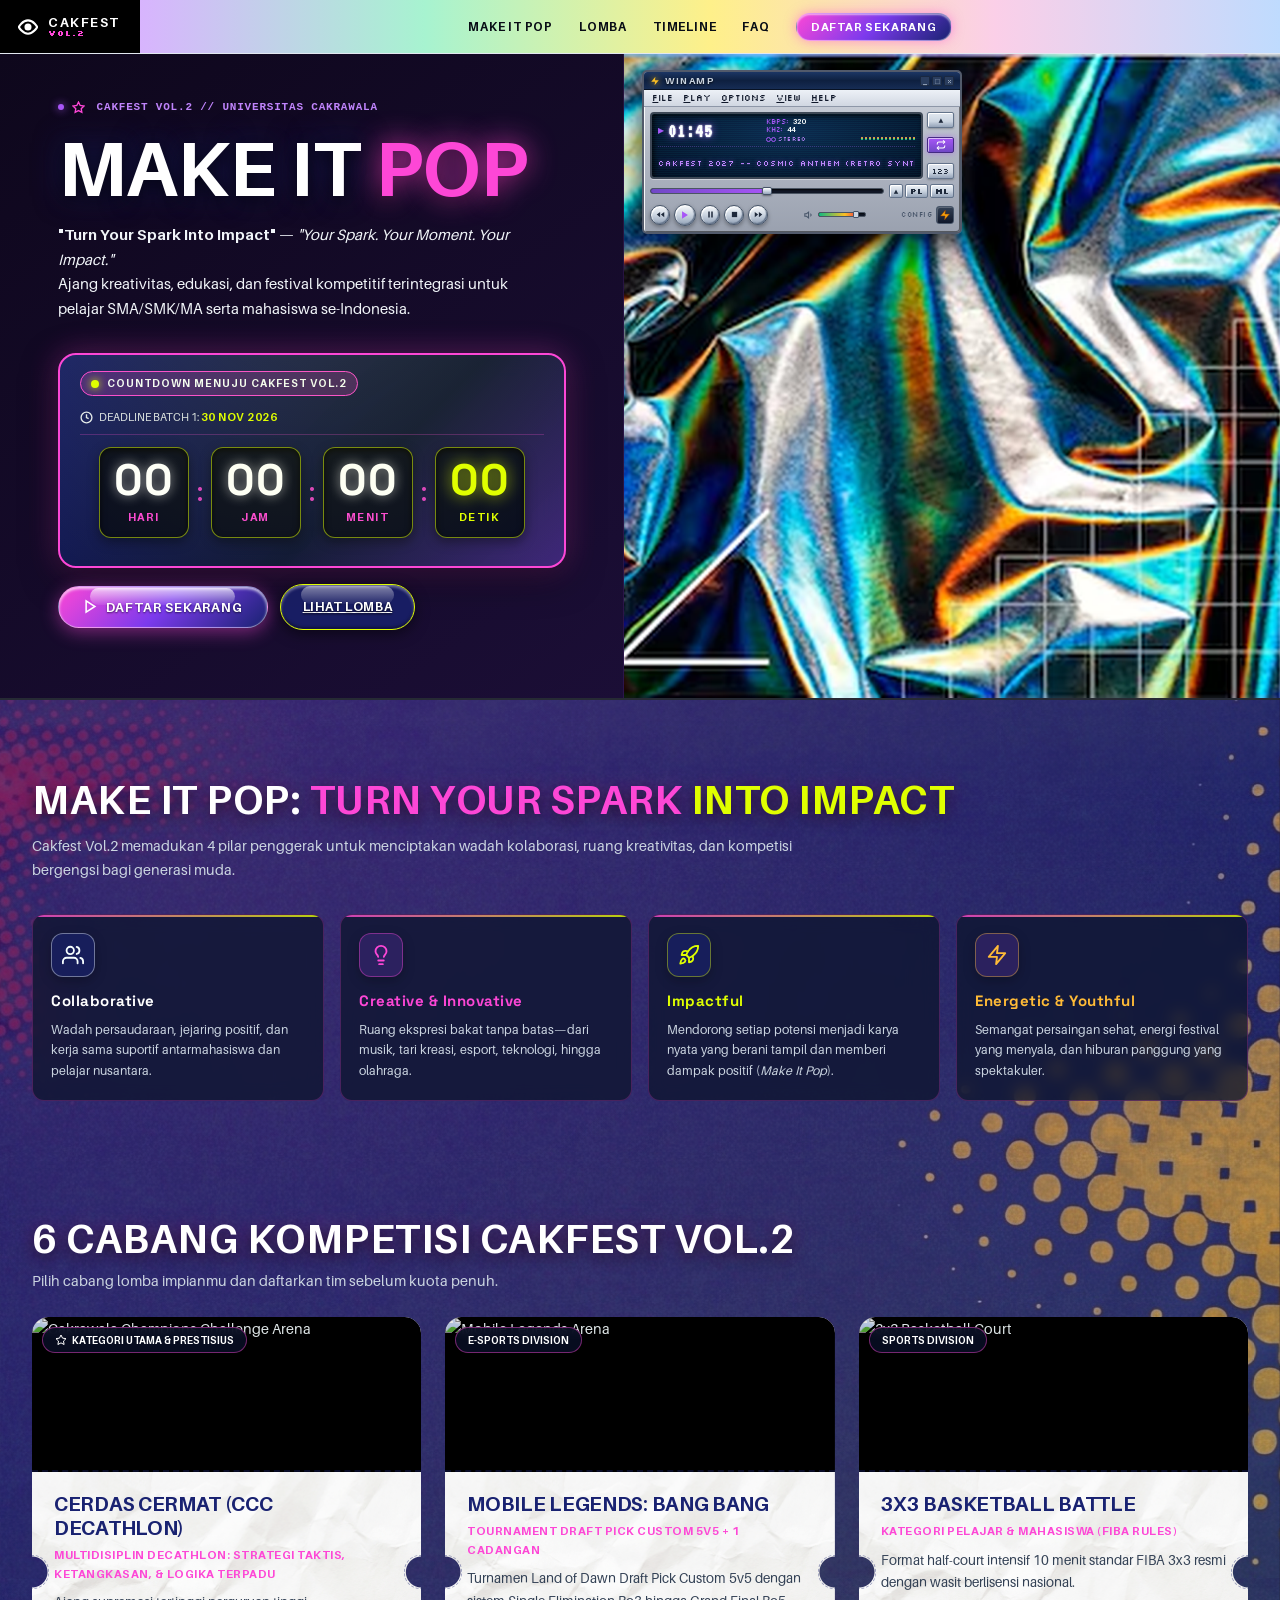
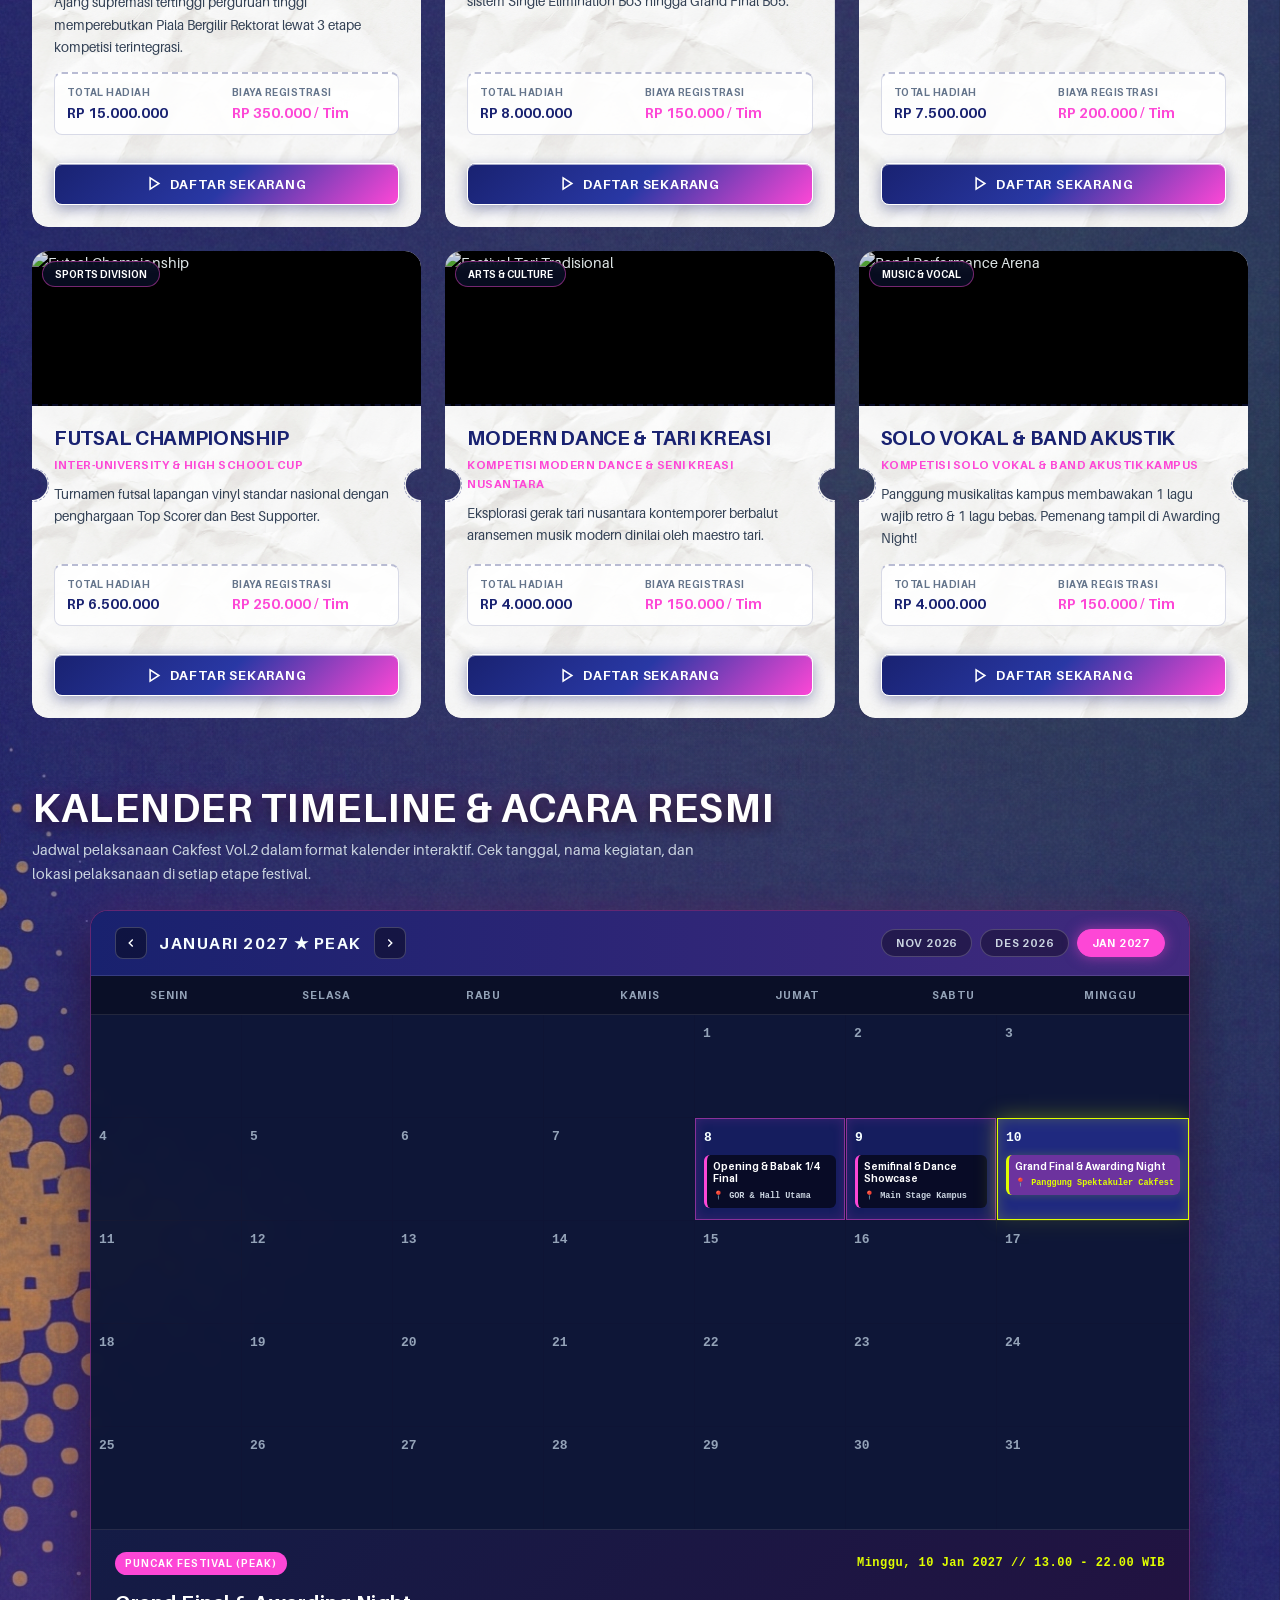
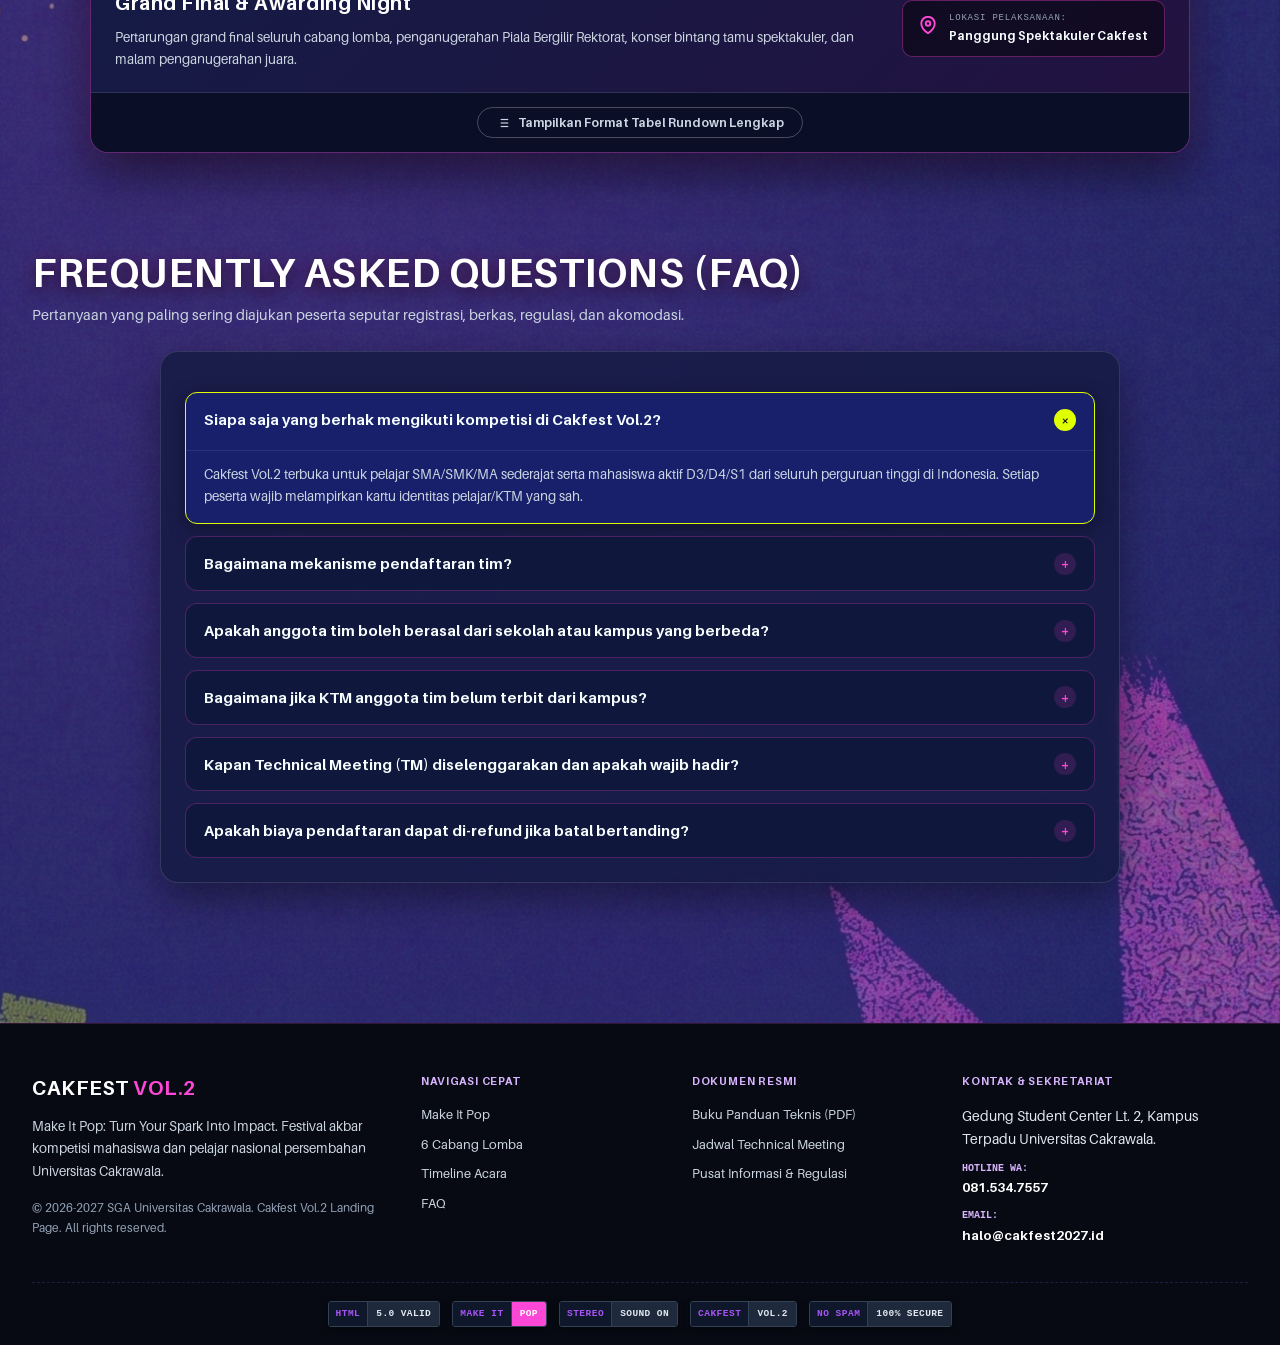
==== commit 6026b5f3: "new design" ====
--- a/index.html
+++ b/index.html
@@ -15,8 +15,12 @@
 </head>
 <body>
 
-  <!-- Subtle Perspective Grid Canvas -->
-  <div class="cyber-grid-canvas"></div>
+  <!-- Dynamic Parallax Background Stage (Responds smoothly to page scrolling) -->
+  <div class="parallax-bg-wrapper" id="parallaxBg" aria-hidden="true">
+    <div class="parallax-layer parallax-img-layer" id="parallaxImg"></div>
+    <div class="parallax-layer parallax-ambient-glow" id="parallaxGlow"></div>
+    <div class="cyber-grid-canvas parallax-grid-layer" id="parallaxGrid"></div>
+  </div>
   
   <!-- CRT Scanline Screen Overlay (Toggleable via Titlebar) -->
   <div class="crt-overlay-layer" id="crtOverlay"></div>
@@ -30,15 +34,13 @@
        4. FAQ (Interactive Accordion)
        5. Footer
        ========================================================================== -->
-  <main class="landing-main-flow">
-
-    <!-- ==========================================================================
-         SECTION 1: HERO & MAKE IT POP ARENA (#beranda / #make-it-pop)
-         Holographic Master Card, Canva Brand Guidelines Palette, Prominent Countdown
-         ========================================================================== -->
-    <section class="landing-section hero-section-arena" id="beranda">
-      
-      <div class="hero-holo-card">
+  <!-- ==========================================================================
+       SECTION 1: HERO & MAKE IT POP ARENA (#beranda)
+       Full-Width Edge-to-Edge Hero (No Rounded Border)
+       ========================================================================== -->
+  <header class="hero-section-arena hero-fullwidth" id="beranda">
+    
+    <div class="hero-holo-card hero-fullwidth-card">
         
         <!-- Top Header Strip -->
         <div class="hero-holo-top-bar">
@@ -139,12 +141,6 @@
           <div class="hero-holo-right-visual">
             <img src="hero_holo_visual_hd.png" alt="Cakfest Holographic Cosmic Visual Art" class="hero-holo-main-photo">
 
-            <!-- Sitting Mascot Perched on Card -->
-            <div class="hero-holo-mascot-dock">
-              <div class="mascot-avatar-wrapper" onclick="triggerMascotVoice()" title="Cakfest Mascot">
-                <img src="mascot_sitting.png" alt="Cakfest Sitting Mascot" class="mascot-character-image" id="mascotImg">
-              </div>
-            </div>
 
             <!-- Classic Y2K Winamp Audio Player (Direct Tribute to musicplayerreferensi.png) -->
             <div class="winamp-player-skin playing" id="winampPlayer">
@@ -290,9 +286,9 @@
 
         </div>
 
-      </div>
-
-    </section>
+    </header>
+
+  <main class="landing-main-flow">
 
     <!-- ==========================================================================
          BRAND PILLARS: MAKE IT POP (#make-it-pop)
@@ -389,15 +385,14 @@
 
       <div class="categories-visual-grid">
         
-        <!-- 1. Cerdas Cermat / CCC (Featured Card - referensiDESIGN.png) -->
-        <article class="cabor-visual-card featured-ccc-card">
+        <!-- 1. Cerdas Cermat / CCC (Tribute to referensiDESIGN.png) -->
+        <article class="cabor-visual-card">
           <div class="cabor-banner-stage">
-            <img src="https://images.unsplash.com/photo-1511578314322-379afb476865?auto=format&fit=crop&w=1200&q=80" alt="Cakrawala Champions Challenge Arena" class="cabor-thumb-photo">
+            <img src="https://images.unsplash.com/photo-1511578314322-379afb476865?auto=format&fit=crop&w=600&q=80" alt="Cakrawala Champions Challenge Arena" class="cabor-thumb-photo">
             <span class="cabor-overlay-badge">
               <svg width="12" height="12" viewBox="0 0 24 24" fill="none" stroke="currentColor" stroke-width="2"><polygon points="12 2 15.09 8.26 22 9.27 17 14.14 18.18 21.02 12 17.77 5.82 21.02 7 14.14 2 9.27 8.91 8.26 12 2"/></svg>
               KATEGORI UTAMA &amp; PRESTISIUS
             </span>
-            <span class="cabor-quota-pill-top">SISA 4 SLOT / 16 TIM</span>
           </div>
 
           <div class="cabor-card-body-content">
@@ -433,7 +428,6 @@
           <div class="cabor-banner-stage">
             <img src="https://images.unsplash.com/photo-1542751371-adc38448a05e?auto=format&fit=crop&w=600&q=80" alt="Mobile Legends Arena" class="cabor-thumb-photo">
             <span class="cabor-overlay-badge">E-SPORTS DIVISION</span>
-            <span class="cabor-quota-pill-top">SISA 6 SLOT</span>
           </div>
 
           <div class="cabor-card-body-content">
@@ -468,7 +462,6 @@
           <div class="cabor-banner-stage">
             <img src="https://images.unsplash.com/photo-1546519638-68e109498ffc?auto=format&fit=crop&w=600&q=80" alt="3x3 Basketball Court" class="cabor-thumb-photo">
             <span class="cabor-overlay-badge">SPORTS DIVISION</span>
-            <span class="cabor-quota-pill-top">SISA 5 SLOT</span>
           </div>
 
           <div class="cabor-card-body-content">
@@ -503,7 +496,6 @@
           <div class="cabor-banner-stage">
             <img src="https://images.unsplash.com/photo-1574629810360-7efbbe195018?auto=format&fit=crop&w=600&q=80" alt="Futsal Championship" class="cabor-thumb-photo">
             <span class="cabor-overlay-badge">SPORTS DIVISION</span>
-            <span class="cabor-quota-pill-top">SISA 3 SLOT</span>
           </div>
 
           <div class="cabor-card-body-content">
@@ -538,7 +530,6 @@
           <div class="cabor-banner-stage">
             <img src="https://images.unsplash.com/photo-1508700115892-45ecd05ae2ad?auto=format&fit=crop&w=600&q=80" alt="Festival Tari Tradisional" class="cabor-thumb-photo">
             <span class="cabor-overlay-badge">ARTS &amp; CULTURE</span>
-            <span class="cabor-quota-pill-top">SISA 8 SLOT</span>
           </div>
 
           <div class="cabor-card-body-content">
@@ -573,7 +564,6 @@
           <div class="cabor-banner-stage">
             <img src="https://images.unsplash.com/photo-1514525253161-7a46d19cd819?auto=format&fit=crop&w=600&q=80" alt="Band Performance Arena" class="cabor-thumb-photo">
             <span class="cabor-overlay-badge">MUSIC &amp; VOCAL</span>
-            <span class="cabor-quota-pill-top">SISA 6 SLOT</span>
           </div>
 
           <div class="cabor-card-body-content">
@@ -610,51 +600,88 @@
          SECTION 3: TIMELINE PERLOMBAAN & ACARA (#timeline)
          4-Phase Visual Milestones & Official Schedule Table
          ========================================================================== -->
+    <!-- ==========================================================================
+         SECTION 3: TIMELINE PERLOMBAAN & ACARA (#timeline)
+         Interactive Event Calendar with Dates, Event Names & Venues (Revisi Point 3)
+         ========================================================================== -->
     <section class="landing-section timeline-section-flow" id="timeline">
       
       <div class="landing-section-header">
-        <h2>TIMELINE PERLOMBAAN &amp; ACARA</h2>
-        <p>Rangkaian jadwal pelaksanaan Cakfest Vol.2 terbagi dalam 4 fase strategis mulai dari registrasi hingga Awarding Night.</p>
-      </div>
-
-      <!-- 4-Phase Milestone Cards Deck -->
-      <div class="timeline-cards-grid">
-        <div class="timeline-phase-card">
-          <div class="phase-badge-top">FASE 01</div>
-          <div class="phase-date">01 Okt - 30 Nov 2026</div>
-          <h4>Registrasi &amp; Verifikasi</h4>
-          <p>Pendaftaran mandiri seluruh cabang lomba, pengunggahan KTM/Kartu Pelajar, serta validasi berkas administrasi tim.</p>
-        </div>
-
-        <div class="timeline-phase-card">
-          <div class="phase-badge-top">FASE 02</div>
-          <div class="phase-date">15 Desember 2026</div>
-          <h4>Technical Meeting &amp; Drawing</h4>
-          <p>Sosialisasi regulasi pertandingan dan drawing bagan kompetisi secara hybrid (Auditorium &amp; Google Meet).</p>
-        </div>
-
-        <div class="timeline-phase-card">
-          <div class="phase-badge-top highlight">FASE 03</div>
-          <div class="phase-date">08 - 09 Januari 2027</div>
-          <h4>Babak Penyisihan &amp; Semifinal</h4>
-          <p>Opening Ceremony, laga perempat final seluruh cabor, serta penampilan modern dance &amp; showcase band pendukung.</p>
-        </div>
-
-        <div class="timeline-phase-card">
-          <div class="phase-badge-top highlight">FASE 04</div>
-          <div class="phase-date">10 Januari 2027</div>
-          <h4>Grand Final &amp; Awarding</h4>
-          <p>Laga puncak Grand Final perebutan juara, penganugerahan Piala Bergilir Rektorat, dan penutupan festival spektakuler.</p>
-        </div>
-      </div>
-
-      <!-- Schedule Table Clean Festive Card -->
-      <div class="schedule-clean-card" style="max-width: 960px; margin: 0 auto;">
-        <div class="schedule-card-panel">
-          <h4>
-            <svg width="16" height="16" viewBox="0 0 24 24" fill="none" stroke="currentColor" stroke-width="2"><rect x="3" y="4" width="18" height="18" rx="2"/><line x1="16" y1="2" x2="16" y2="6"/><line x1="8" y1="2" x2="8" y2="6"/><line x1="3" y1="10" x2="21" y2="10"/></svg>
-            <span>TABEL RUNDOWN JADWAL RESMI CAKFEST VOL.2</span>
-          </h4>
+        <h2>KALENDER TIMELINE &amp; ACARA RESMI</h2>
+        <p>Jadwal pelaksanaan Cakfest Vol.2 dalam format kalender interaktif. Cek tanggal, nama kegiatan, dan lokasi pelaksanaan di setiap etape festival.</p>
+      </div>
+
+      <!-- Interactive Event Calendar Component -->
+      <div class="timeline-calendar-card">
+        
+        <!-- Calendar Top Bar: Month Switcher & Controls -->
+        <div class="cal-top-bar">
+          <div class="cal-nav-left">
+            <button type="button" class="btn-cal-month-nav" onclick="changeCalendarMonth(-1)" title="Bulan Sebelumnya">
+              <svg width="14" height="14" viewBox="0 0 24 24" fill="none" stroke="currentColor" stroke-width="2.5"><polyline points="15 18 9 12 15 6"/></svg>
+            </button>
+            <div class="cal-current-label" id="calCurrentMonthLabel">JANUARI 2027</div>
+            <button type="button" class="btn-cal-month-nav" onclick="changeCalendarMonth(1)" title="Bulan Berikutnya">
+              <svg width="14" height="14" viewBox="0 0 24 24" fill="none" stroke="currentColor" stroke-width="2.5"><polyline points="9 18 15 12 9 6"/></svg>
+            </button>
+          </div>
+
+          <div class="cal-month-tabs">
+            <button type="button" class="cal-tab-btn" data-month="2026-11" onclick="selectCalendarMonth('2026-11')">NOV 2026</button>
+            <button type="button" class="cal-tab-btn" data-month="2026-12" onclick="selectCalendarMonth('2026-12')">DES 2026</button>
+            <button type="button" class="cal-tab-btn active" data-month="2027-01" onclick="selectCalendarMonth('2027-01')">JAN 2027</button>
+          </div>
+        </div>
+
+        <!-- Calendar Weekday Header (Senin - Minggu) -->
+        <div class="cal-weekdays-row">
+          <span>SENIN</span>
+          <span>SELASA</span>
+          <span>RABU</span>
+          <span>KAMIS</span>
+          <span>JUMAT</span>
+          <span>SABTU</span>
+          <span>MINGGU</span>
+        </div>
+
+        <!-- Calendar Dynamic Month Grid Container -->
+        <div class="cal-days-grid" id="calDaysGrid">
+          <!-- Populated dynamically via JS -->
+        </div>
+
+        <!-- Active Event Spotlight Details Deck -->
+        <div class="cal-event-spotlight" id="calEventSpotlight">
+          <div class="spotlight-header">
+            <span class="spotlight-tag" id="spotlightTag">PUNCAK FESTIVAL</span>
+            <span class="spotlight-time" id="spotlightTime">10 Januari 2027 // 13.00 - 22.00 WIB</span>
+          </div>
+          <div class="spotlight-body">
+            <div class="spotlight-main">
+              <h3 id="spotlightTitle">Grand Final &amp; Awarding Ceremony Night</h3>
+              <p id="spotlightDesc">Babak puncak penentuan juara seluruh 6 cabor kompetisi, penganugerahan Piala Bergilir Rektorat, konser spektakuler guest star &amp; pesta awarding.</p>
+            </div>
+            <div class="spotlight-venue-box">
+              <div class="venue-icon">
+                <svg width="18" height="18" viewBox="0 0 24 24" fill="none" stroke="#fd47d6" stroke-width="2.5"><path d="M21 10c0 7-9 13-9 13s-9-6-9-13a9 9 0 0 1 18 0z"/><circle cx="12" cy="10" r="3"/></svg>
+              </div>
+              <div class="venue-text">
+                <span>LOKASI PELAKSANAAN:</span>
+                <strong id="spotlightVenue">Panggung Spektakuler Cakfest Vol.2, Kampus Universitas Cakrawala</strong>
+              </div>
+            </div>
+          </div>
+        </div>
+
+        <!-- Toggle Button for Complete Rundown Table -->
+        <div class="cal-table-toggle-bar">
+          <button type="button" class="btn-toggle-rundown-table" onclick="toggleRundownTable()" id="toggleTableBtn">
+            <svg width="14" height="14" viewBox="0 0 24 24" fill="none" stroke="currentColor" stroke-width="2"><line x1="8" y1="6" x2="21" y2="6"/><line x1="8" y1="12" x2="21" y2="12"/><line x1="8" y1="18" x2="21" y2="18"/><line x1="3" y1="6" x2="3.01" y2="6"/><line x1="3" y1="12" x2="3.01" y2="12"/><line x1="3" y1="18" x2="3.01" y2="18"/></svg>
+            <span id="toggleTableText">Tampilkan Format Tabel Rundown Lengkap</span>
+          </button>
+        </div>
+
+        <!-- Collapsible Schedule Table Card -->
+        <div class="schedule-collapsible-wrapper" id="rundownTableWrapper" style="display: none;">
           <table class="clean-schedule-table">
             <thead>
               <tr>
@@ -704,6 +731,7 @@
             </tbody>
           </table>
         </div>
+
       </div>
 
     </section>
--- a/styles.css
+++ b/styles.css
@@ -1,25 +1,57 @@
+/* ==========================================================================
+   OFFICIAL CANVA BRAND GUIDELINES TYPOGRAPHY - CAKFEST VOL.2
+   Header Font: Amoresa (Bold, Display)
+   Body Font: Aileron (Clean, Readable Sans)
+   ========================================================================== */
 @font-face {
-  font-family: 'Vanosky';
-  src: url('fonts/Vanosky-Bold.otf') format('opentype'),
-       url('fonts/Vanosky.otf') format('opentype');
+  font-family: 'Amoresa';
+  src: url('fonts/Amoresa.woff2') format('woff2'),
+       url('fonts/Amoresa.woff') format('woff'),
+       url('fonts/Amoresa.otf') format('opentype');
   font-weight: bold;
   font-style: normal;
   font-display: swap;
 }
 
 @font-face {
-  font-family: 'Vanosky';
-  src: url('fonts/Vanosky.otf') format('opentype');
+  font-family: 'Amoresa';
+  src: url('fonts/Amoresa.woff2') format('woff2'),
+       url('fonts/Amoresa.woff') format('woff'),
+       url('fonts/Amoresa.otf') format('opentype');
   font-weight: normal;
   font-style: normal;
   font-display: swap;
 }
 
 @font-face {
-  font-family: 'Planet Kosmos';
-  src: url('fonts/PlanetKosmos.woff') format('woff'),
-       url('fonts/PlanetKosmos.ttf') format('truetype');
-  font-weight: normal;
+  font-family: 'Aileron';
+  src: url('fonts/Aileron-Regular.woff2') format('woff2');
+  font-weight: 400;
+  font-style: normal;
+  font-display: swap;
+}
+
+@font-face {
+  font-family: 'Aileron';
+  src: url('fonts/Aileron-Bold.woff2') format('woff2');
+  font-weight: 700;
+  font-style: normal;
+  font-display: swap;
+}
+
+@font-face {
+  font-family: 'Aileron';
+  src: url('fonts/Aileron-Bold.woff2') format('woff2');
+  font-weight: 800;
+  font-style: normal;
+  font-display: swap;
+}
+
+/* Pure Canva Brand Guideline Typography: Aileron Sans & Amoresa */
+@font-face {
+  font-family: 'Aileron';
+  src: url('fonts/Aileron-Bold.woff2') format('woff2');
+  font-weight: 900;
   font-style: normal;
   font-display: swap;
 }
@@ -36,6 +68,7 @@
            Elevation (Style 01-05), Typography (Poppins, Headline scales)
    ========================================================================== */
 
+@import url('https://fonts.cdnfonts.com/css/aileron');
 @import url('https://fonts.googleapis.com/css2?family=Chakra+Petch:ital,wght@0,500;0,600;0,700;1,700;1,900&family=JetBrains+Mono:wght@400;500;600;700&family=Silkscreen:wght@400;700&family=Sora:wght@400;500;600;700;800&family=Space+Grotesk:wght@400;500;600;700&family=VT323&display=swap');
 
 :root {
@@ -198,14 +231,16 @@
   /* ========================================================================
      4. TYPOGRAPHY (Original Y2K Cyber & Retro System)
      ======================================================================== */
-  --font-vanosky: 'Vanosky', 'Planet Kosmos', 'Chakra Petch', sans-serif;
-  --font-kosmos: 'Vanosky', 'Planet Kosmos', 'Chakra Petch', sans-serif;
-  --font-display: 'Chakra Petch', sans-serif;
-  --font-editorial: 'Space Grotesk', sans-serif;
+  --font-brand-title: 'Aileron', -apple-system, BlinkMacSystemFont, 'Segoe UI', Roboto, sans-serif;
+  --font-brand-body: 'Aileron', -apple-system, BlinkMacSystemFont, 'Segoe UI', Roboto, sans-serif;
+  --font-vanosky: 'Aileron', sans-serif;
+  --font-kosmos: 'Aileron', sans-serif;
+  --font-display: 'Aileron', sans-serif;
+  --font-editorial: 'Aileron', sans-serif;
   --font-pixel: 'Silkscreen', monospace;
   --font-retro: 'VT323', monospace;
   --font-mono: 'JetBrains Mono', monospace;
-  --font-body: 'Sora', 'Space Grotesk', sans-serif;
+  --font-body: 'Aileron', sans-serif;
 
   /* ========================================================================
      5. CANVA BRAND GUIDELINES COLOR PALETTE & THEME MAPPING
@@ -380,7 +415,9 @@
 }
 
 .brand-pillar-title {
-  font-family: var(--font-display);
+  font-family: 'Space Grotesk', sans-serif !important;
+  font-size: 16px;
+  font-weight: 800;
   font-size: 15px;
   font-weight: 800;
   color: #ffffff;
@@ -796,7 +833,7 @@
   font-size: clamp(24px, 2.9vw, 36px);
   font-weight: 900;
   color: #ffffff;
-  -webkit-text-stroke: 4.5px #120924;
+  -webkit-text-stroke: 0px transparent;
   paint-order: stroke fill;
   text-shadow: 
     0 0 18px rgba(253, 71, 214, 0.45),
@@ -907,16 +944,33 @@
    bold typography, and metallic wrinkled foil visual art.
    ========================================================================== */
 
+/* ==========================================================================
+   HOLOGRAPHIC HERO MASTER SECTION (Full-Width Edge-to-Edge, No Rounded Borders)
+   ========================================================================== */
+
+.hero-section-arena.hero-fullwidth {
+  position: relative;
+  width: 100%;
+  margin: 0 0 32px 0;
+  padding: 0;
+  background: #080d18;
+  border-radius: 0 !important;
+  overflow: hidden;
+  box-shadow: none !important;
+  border-top: none;
+  border-left: none;
+  border-right: none;
+  border-bottom: 2px solid rgba(255, 255, 255, 0.12);
+}
+
 .hero-holo-card {
   position: relative;
-  background: #ffffff;
-  border-radius: 20px;
+  background: transparent;
+  border-radius: 0 !important;
   overflow: hidden;
-  box-shadow: 
-    0 25px 60px rgba(0, 0, 0, 0.55),
-    0 0 40px rgba(168, 85, 247, 0.15),
-    0 0 0 1px rgba(255, 255, 255, 0.18);
-  margin-bottom: 24px;
+  box-shadow: none !important;
+  margin-bottom: 0 !important;
+  width: 100%;
 }
 
 /* Top Header Bar */
@@ -1037,11 +1091,12 @@
 .hero-holo-split-body {
   display: grid;
   grid-template-columns: 1fr 1.05fr;
-  min-height: 440px;
+  min-height: 520px;
   background: #080d18;
-}
-
-@media (max-width: 900px) {
+  width: 100%;
+}
+
+@media (max-width: 960px) {
   .hero-holo-split-body {
     grid-template-columns: 1fr;
   }
@@ -1049,7 +1104,7 @@
 
 /* Left Column */
 .hero-holo-left-content {
-  padding: 38px 40px;
+  padding: 44px clamp(24px, 4.5vw, 64px);
   display: flex;
   flex-direction: column;
   justify-content: space-between;
@@ -1085,7 +1140,7 @@
   font-weight: 900;
   line-height: 1.08;
   color: #ffffff;
-  -webkit-text-stroke: 5.5px #120924;
+  -webkit-text-stroke: 0px transparent;
   paint-order: stroke fill;
   text-shadow: 
     0 0 24px rgba(253, 71, 214, 0.55),
@@ -1256,7 +1311,7 @@
   display: flex;
   align-items: center;
   justify-content: center;
-  min-height: 380px;
+  min-height: 520px;
 }
 
 .hero-holo-main-photo {
@@ -3206,52 +3261,106 @@
 
 .categories-visual-grid {
   display: grid;
-  grid-template-columns: repeat(auto-fill, minmax(360px, 1fr));
-  gap: 20px;
-}
-
+  grid-template-columns: repeat(3, 1fr);
+  gap: 24px;
+}
+
+@media (max-width: 1080px) {
+  .categories-visual-grid {
+    grid-template-columns: repeat(2, 1fr);
+    gap: 20px;
+  }
+}
+
+@media (max-width: 680px) {
+  .categories-visual-grid {
+    grid-template-columns: 1fr;
+    gap: 18px;
+  }
+}
+
+/* ==========================================================================
+   AUTHENTIC CRUMPLED PAPER TICKET CARDS (Direct Tribute to referensiDESIGN.png)
+   Tactile crumpled paper texture, perforated ticket punches & bold Aileron
+   ========================================================================== */
 .cabor-visual-card {
-  background: var(--bg-card);
-  border: 1px solid var(--border-soft);
-  border-radius: 18px;
+  position: relative;
+  background-color: #fbfbfb;
+  background-image: 
+    linear-gradient(rgba(255, 255, 255, 0.45), rgba(255, 255, 255, 0.45)),
+    url('paper_texture.jpg');
+  background-size: cover;
+  background-position: center;
+  border: none;
+  border-radius: 16px;
   display: flex;
   flex-direction: column;
   justify-content: space-between;
   overflow: hidden;
-  transition: all 0.2s ease;
+  box-shadow: 
+    0 16px 36px rgba(0, 0, 0, 0.5),
+    0 3px 8px rgba(0, 0, 0, 0.25);
+  transition: transform 0.25s cubic-bezier(0.16, 1, 0.3, 1), box-shadow 0.25s ease;
+
+  /* Physical hollow ticket holes on left and right edges (Transparent cutout) */
+  -webkit-mask: 
+    radial-gradient(circle 16px at 0% 50%, transparent 15px, #000 16px) left,
+    radial-gradient(circle 16px at 100% 50%, transparent 15px, #000 16px) right;
+  -webkit-mask-size: 51% 100%;
+  -webkit-mask-repeat: no-repeat;
+  mask: 
+    radial-gradient(circle 16px at 0% 50%, transparent 15px, #000 16px) left,
+    radial-gradient(circle 16px at 100% 50%, transparent 15px, #000 16px) right;
+  mask-size: 51% 100%;
+  mask-repeat: no-repeat;
 }
 
 .cabor-visual-card:hover {
-  border-color: var(--accent-sky);
-  transform: translateY(-2px);
-  box-shadow: 0 8px 24px rgba(0, 0, 0, 0.4);
-}
-
-/* CCC Featured 2-Column Prestigious Card */
-.cabor-visual-card.featured-ccc-card {
-  grid-column: span 2;
-  border: 1px solid rgba(168, 85, 247, 0.45);
-  background: linear-gradient(135deg, rgba(168, 85, 247, 0.04) 0%, var(--bg-card) 100%);
-  box-shadow: 0 4px 20px rgba(168, 85, 247, 0.1);
-}
-
-@media (max-width: 900px) {
-  .cabor-visual-card.featured-ccc-card {
-    grid-column: span 1;
-  }
+  transform: translateY(-6px) rotate(0.4deg);
+  box-shadow: 
+    0 24px 50px rgba(0, 0, 0, 0.62),
+    0 8px 24px rgba(253, 71, 214, 0.28);
+}
+
+/* Semi-circular ticket punch perforation rim (Physical hollow paper ticket notches) */
+.cabor-visual-card::before,
+.cabor-visual-card::after {
+  content: '';
+  position: absolute;
+  top: 50%;
+  transform: translateY(-50%);
+  width: 17px;
+  height: 32px;
+  background: transparent;
+  z-index: 6;
+  pointer-events: none;
+  border: 1.5px dashed rgba(25, 34, 113, 0.4);
+}
+
+.cabor-visual-card::before {
+  left: -1px;
+  border-left: none;
+  border-radius: 0 16px 16px 0;
+}
+
+.cabor-visual-card::after {
+  right: -1px;
+  border-right: none;
+  border-radius: 16px 0 0 16px;
 }
 
 .cabor-banner-stage {
-  height: 140px;
+  height: 155px;
   position: relative;
   overflow: hidden;
   background: #000;
-  border-top-left-radius: 17px;
-  border-top-right-radius: 17px;
+  border-top-left-radius: 16px;
+  border-top-right-radius: 16px;
+  border-bottom: 2px dashed rgba(25, 34, 113, 0.35); /* perforated tear-line */
 }
 
 .featured-ccc-card .cabor-banner-stage {
-  height: 180px;
+  height: 185px;
 }
 
 .cabor-thumb-photo {
@@ -3259,27 +3368,26 @@
   height: 100%;
   object-fit: cover;
   display: block;
-  filter: brightness(0.85);
-  transition: transform 0.3s ease;
+  filter: brightness(0.9);
+  transition: transform 0.35s ease;
 }
 
 .cabor-visual-card:hover .cabor-thumb-photo {
-  transform: scale(1.03);
-  filter: brightness(0.95);
+  transform: scale(1.04);
 }
 
 .cabor-overlay-badge {
   position: absolute;
   top: 10px;
   left: 10px;
-  background: rgba(9, 13, 22, 0.85);
-  border: 1px solid var(--border-soft);
+  background: rgba(9, 14, 36, 0.88);
+  border: 1px solid rgba(253, 71, 214, 0.45);
   border-radius: 999px;
   padding: 4px 12px;
   backdrop-filter: blur(4px);
-  padding: 3px 8px;
-  font-family: var(--font-mono);
+  font-family: var(--font-brand-body);
   font-size: 10px;
+  font-weight: 800;
   color: #fff;
   display: flex;
   align-items: center;
@@ -3290,55 +3398,68 @@
   position: absolute;
   top: 10px;
   right: 10px;
-  background: rgba(9, 13, 22, 0.88);
-  border: 1px solid var(--border-card);
-  color: var(--accent-sky);
-  font-family: var(--font-mono);
+  background: rgba(9, 14, 36, 0.88);
+  border: 1px solid rgba(224, 255, 0, 0.45);
+  color: #e0ff00;
+  font-family: var(--font-brand-body);
   font-size: 10px;
   padding: 4px 12px;
   border-radius: 999px;
-  font-weight: 700;
-}
-
+  font-weight: 800;
+}
+
+/* Card Body Content on Paper */
 .cabor-card-body-content {
-  padding: 18px;
+  padding: 20px 22px 22px 22px;
   flex: 1;
   display: flex;
   flex-direction: column;
+  position: relative;
+  z-index: 2;
 }
 
 .cabor-card-body-content h4 {
-  font-family: var(--font-display);
-  font-size: 17px;
-  font-weight: 800;
-  color: #fff;
-  line-height: 1.25;
+  font-family: 'Aileron', -apple-system, sans-serif !important;
+  font-size: 20px !important;
+  font-weight: 900 !important;
+  color: #192271 !important; /* Deep Electric Navy from referensiDESIGN.png */
+  letter-spacing: -0.3px !important;
+  line-height: 1.2 !important;
+  margin: 0 0 4px 0 !important;
 }
 
 .cabor-sub-tagline {
-  font-size: 12.5px;
-  color: #d8b4fe;
-  font-weight: 600;
-  margin-top: 3px;
-  margin-bottom: 8px;
+  font-family: 'Aileron', sans-serif !important;
+  font-size: 11.5px !important;
+  font-weight: 800 !important;
+  color: #fd47d6 !important; /* Pop Magenta from referensiDESIGN.png */
+  text-transform: uppercase !important;
+  letter-spacing: 0.5px !important;
+  margin-top: 2px !important;
+  margin-bottom: 8px !important;
 }
 
 .cabor-narrative-summary {
-  font-size: 13.5px;
-  color: #e2e8f0;
-  line-height: 1.6;
-  margin-bottom: 16px;
-}
-
+  font-family: 'Aileron', sans-serif !important;
+  font-size: 13.5px !important;
+  font-weight: 500 !important;
+  color: #334155 !important;
+  line-height: 1.6 !important;
+  margin-bottom: 14px !important;
+}
+
+/* Perforated dashed tear-line separating content and metrics */
 .cabor-metric-manifest {
   display: grid;
   grid-template-columns: 1fr 1fr;
-  background: #0a0e1a;
-  border: 1px solid var(--border-soft);
-  border-radius: 12px;
-  padding: 10px 14px;
+  gap: 10px;
+  background: rgba(255, 255, 255, 0.85) !important;
+  border: 1.5px solid rgba(25, 34, 113, 0.16) !important;
+  border-radius: 8px !important;
+  padding: 10px 12px !important;
   margin-top: auto;
   margin-bottom: 14px;
+  border-top: 2px dashed rgba(25, 34, 113, 0.3) !important;
 }
 
 .metric-cell {
@@ -3347,39 +3468,62 @@
 }
 
 .metric-cell span {
-  font-family: var(--font-mono);
-  font-size: 10px;
-  color: #d8b4fe;
-  font-weight: 700;
-  text-transform: uppercase;
+  font-family: 'Aileron', sans-serif !important;
+  font-size: 10px !important;
+  font-weight: 800 !important;
+  color: #64748b !important;
+  letter-spacing: 0.5px !important;
+  text-transform: uppercase !important;
 }
 
 .metric-cell strong {
-  font-family: var(--font-display);
-  font-size: 15px;
-  color: var(--accent-sky);
+  font-family: 'Aileron', sans-serif !important;
+  font-size: 14px !important;
+  font-weight: 900 !important;
+  color: #192271 !important;
 }
 
 .metric-cell strong.cyan-val {
-  color: #fff;
-}
-
+  color: #fd47d6 !important;
+}
+
+/* Distinct Sleek Action Buttons on Paper */
 .cabor-button-footer {
   display: flex;
   gap: 10px;
-  margin-top: 14px;
-}
-
-.btn-cabor-apply {
-  flex: 1.3;
-  position: relative;
-  overflow: hidden;
-  background: linear-gradient(180deg, #b066ff 0%, #7c3aed 50%, #442b82 100%);
-  color: #fff;
-  font-family: var(--font-display);
-  font-size: 11.5px;
-  font-weight: 800;
-  padding: 10px 14px;
+  margin-top: 6px;
+}
+
+.cabor-button-footer.single-action {
+  width: 100%;
+}
+
+.cabor-button-footer .btn-cabor-apply {
+  width: 100% !important;
+  padding: 12px 18px !important;
+  background: linear-gradient(135deg, #192271 0%, #2938a5 50%, #fd47d6 100%) !important;
+  color: #ffffff !important;
+  border: 1.5px solid #ffffff !important;
+  border-radius: 8px !important;
+  font-family: 'Aileron', sans-serif !important;
+  font-size: 13px !important;
+  font-weight: 900 !important;
+  letter-spacing: 0.8px !important;
+  text-transform: uppercase !important;
+  box-shadow: 0 4px 14px rgba(25, 34, 113, 0.4), inset 0 1px 0 rgba(255, 255, 255, 0.6) !important;
+  cursor: pointer;
+  display: flex;
+  align-items: center;
+  justify-content: center;
+  gap: 8px;
+  transition: all 0.2s ease;
+}
+
+.cabor-button-footer .btn-cabor-apply:hover {
+  background: linear-gradient(135deg, #fd47d6 0%, #192271 100%) !important;
+  transform: translateY(-2px);
+  box-shadow: 0 6px 20px rgba(253, 71, 214, 0.5), inset 0 1px 0 rgba(255, 255, 255, 0.8) !important;
+}
   border-radius: 999px;
   border: 1px solid rgba(255, 255, 255, 0.35);
   cursor: pointer;
@@ -3843,7 +3987,7 @@
   font-weight: 900;
   letter-spacing: 1px;
   color: #ffffff;
-  -webkit-text-stroke: 4.5px #120924;
+  -webkit-text-stroke: 0px transparent;
   paint-order: stroke fill;
   text-shadow: 
     0 0 20px rgba(253, 71, 214, 0.5),
@@ -4777,11 +4921,20 @@
   }
 }
 
+.schedule-clean-card,
+.faq-clean-card {
+  width: 100%;
+  max-width: 960px;
+  margin: 0 auto;
+}
+
 .schedule-card-panel, .faq-card-panel {
-  background: var(--bg-card);
-  border: 1px solid var(--border-soft);
+  background: rgba(18, 24, 60, 0.75);
+  border: 1px solid rgba(255, 255, 255, 0.12);
   border-radius: 18px;
-  padding: 20px;
+  padding: 24px;
+  backdrop-filter: blur(10px);
+  box-shadow: 0 16px 40px rgba(0, 0, 0, 0.4);
 }
 
 .schedule-card-panel h4, .faq-card-panel h4 {
@@ -5915,7 +6068,7 @@
   font-weight: 900;
   letter-spacing: 1.2px;
   color: #ffffff;
-  -webkit-text-stroke: 5px #120924;
+  -webkit-text-stroke: 0px transparent;
   paint-order: stroke fill;
   text-shadow: 
     0 0 24px rgba(168, 85, 247, 0.55),
@@ -6670,22 +6823,22 @@
 }
 
 
-/* Planet Kosmos White & Blue Stroke Accent Classes */
+/* White & Blue Accent Classes */
 .kosmos-white-stroke,
 .vanosky-white-stroke {
-  font-family: var(--font-vanosky);
-  color: #081226;
-  -webkit-text-stroke: 2.5px #ffffff;
-  paint-order: stroke fill;
-  text-shadow: 2px 2px 0 #ffffff, 0 3px 6px rgba(0, 0, 0, 0.85);
+  font-family: var(--font-brand-title);
+  color: #ffffff;
+  font-weight: 800;
+  -webkit-text-stroke: 0px;
+  text-shadow: 0 2px 10px rgba(0, 0, 0, 0.7);
 }
 
 .kosmos-blue-stroke,
 .vanosky-blue-stroke {
-  font-family: var(--font-vanosky);
+  font-family: var(--font-brand-title);
   color: #ffffff;
-  -webkit-text-stroke: 4.5px #120924;
-  paint-order: stroke fill;
+  font-weight: 800;
+  -webkit-text-stroke: 0px transparent;
   text-shadow: 
     0 0 20px rgba(253, 71, 214, 0.45),
     0 4px 14px rgba(0, 0, 0, 0.95);
@@ -6953,3 +7106,1224 @@
 .footer-links-list a:hover {
   color: #a855f7;
 }
+
+
+/* ==========================================================================
+   CANVA BRAND GUIDELINES CAKFEST VOL.2 - HIGH-IMPACT DESIGN EXTENSIONS
+   Theme: "Make It Pop: Turn Your Spark Into Impact"
+   Tagline: "Your Spark. Your Moment. Your Impact."
+   Colors:
+     --brand-primary: #192271 (Electric Blue / Deep Navy)
+     --brand-secondary: #fd47d6 (Pop Magenta / Vivid Pink)
+     --brand-accent-lime: #e0ff00 (Electric Lime / Highlight)
+     --brand-accent-amber: #ffbb37 (Warm Gold / Amber)
+     --brand-purple-shadow: #442b82 (Deep Cosmic Purple)
+   Fonts:
+     Header: Amoresa (Display, Bold)
+     Body: Aileron (Clean, Readable Sans)
+   ========================================================================== */
+
+/* Top Nav Apply CTA Button */
+.holo-nav-btn-apply {
+  background: linear-gradient(135deg, #fd47d6 0%, #a855f7 50%, #192271 100%);
+  color: #ffffff;
+  border: 1.5px solid rgba(255, 255, 255, 0.45);
+  border-radius: 999px;
+  font-family: var(--font-display);
+  font-size: 11px;
+  font-weight: 800;
+  letter-spacing: 0.8px;
+  padding: 6px 14px;
+  cursor: pointer;
+  box-shadow: 0 0 12px rgba(253, 71, 214, 0.5), inset 0 1px 2px rgba(255, 255, 255, 0.6);
+  transition: all 0.2s ease;
+  white-space: nowrap;
+}
+
+.holo-nav-btn-apply:hover {
+  background: linear-gradient(135deg, #e0ff00 0%, #fd47d6 100%);
+  color: #090e1f;
+  border-color: #ffffff;
+  box-shadow: 0 0 18px rgba(224, 255, 0, 0.7);
+  transform: translateY(-1px);
+}
+
+/* ==========================================================================
+   PROMINENT REVISED HERO COUNTDOWN MEGA SHOWCASE
+   Ultra-visible, High-contrast, Bold numbers, Real-time Ticker
+   ========================================================================== */
+.hero-countdown-showcase {
+  background: linear-gradient(135deg, rgba(25, 34, 113, 0.88) 0%, rgba(15, 22, 60, 0.95) 60%, rgba(68, 43, 130, 0.85) 100%);
+  border: 2px solid #fd47d6;
+  border-radius: 18px;
+  padding: 16px 20px;
+  margin: 18px 0 16px 0;
+  box-shadow: 0 8px 32px rgba(0, 0, 0, 0.45), 0 0 25px rgba(253, 71, 214, 0.35), inset 0 1px 2px rgba(255, 255, 255, 0.3);
+  position: relative;
+  overflow: hidden;
+  backdrop-filter: blur(12px);
+}
+
+.hero-countdown-showcase::after {
+  content: "";
+  position: absolute;
+  top: -50%;
+  left: -50%;
+  width: 200%;
+  height: 200%;
+  background: radial-gradient(circle at 50% 0%, rgba(224, 255, 0, 0.12) 0%, transparent 60%);
+  pointer-events: none;
+}
+
+.countdown-showcase-header {
+  display: flex;
+  align-items: center;
+  justify-content: space-between;
+  gap: 12px;
+  margin-bottom: 12px;
+  flex-wrap: wrap;
+  border-bottom: 1px solid rgba(253, 71, 214, 0.25);
+  padding-bottom: 8px;
+}
+
+.live-pulse-badge {
+  display: inline-flex;
+  align-items: center;
+  gap: 8px;
+  background: rgba(253, 71, 214, 0.2);
+  border: 1px solid #fd47d6;
+  border-radius: 999px;
+  padding: 3px 10px;
+}
+
+.live-dot.pulse {
+  width: 8px;
+  height: 8px;
+  background-color: #e0ff00;
+  border-radius: 50%;
+  box-shadow: 0 0 8px #e0ff00;
+  animation: pulseNeon 1.5s infinite;
+}
+
+@keyframes pulseNeon {
+  0% { transform: scale(0.9); opacity: 0.8; box-shadow: 0 0 4px #e0ff00; }
+  50% { transform: scale(1.3); opacity: 1; box-shadow: 0 0 14px #e0ff00; }
+  100% { transform: scale(0.9); opacity: 0.8; box-shadow: 0 0 4px #e0ff00; }
+}
+
+.live-text {
+  font-family: var(--font-display);
+  font-size: 10.5px;
+  font-weight: 800;
+  letter-spacing: 1px;
+  color: #f6feff;
+  text-transform: uppercase;
+}
+
+.countdown-target-info {
+  display: inline-flex;
+  align-items: center;
+  gap: 6px;
+  font-family: var(--font-body);
+  font-size: 11px;
+  color: #e2e8f0;
+}
+
+.countdown-target-info strong {
+  color: #e0ff00;
+  font-weight: 800;
+  letter-spacing: 0.5px;
+}
+
+/* 4 Big Modular Digital Tiles */
+.countdown-tiles-matrix {
+  display: flex;
+  align-items: center;
+  justify-content: center;
+  gap: 8px;
+  margin: 10px 0 12px 0;
+}
+
+.countdown-digit-box {
+  flex: 1;
+  max-width: 90px;
+  background: rgba(9, 14, 38, 0.9);
+  border: 1.5px solid rgba(224, 255, 0, 0.45);
+  border-radius: 12px;
+  padding: 10px 6px;
+  text-align: center;
+  box-shadow: inset 0 2px 6px rgba(0, 0, 0, 0.7), 0 4px 14px rgba(0, 0, 0, 0.35);
+  transition: border-color 0.2s ease, transform 0.2s ease;
+}
+
+.countdown-digit-box:hover {
+  border-color: #e0ff00;
+  transform: translateY(-2px);
+}
+
+.countdown-digit-box.digit-box-secs {
+  border-color: rgba(253, 71, 214, 0.6);
+  background: rgba(25, 15, 45, 0.9);
+}
+
+.countdown-digit-box.digit-box-secs:hover {
+  border-color: #fd47d6;
+}
+
+.digit-number {
+  font-family: var(--font-display);
+  font-size: clamp(28px, 4.2vw, 42px);
+  font-weight: 900;
+  line-height: 1;
+  color: #ffffff;
+  letter-spacing: 1px;
+  text-shadow: 0 0 12px rgba(255, 255, 255, 0.6);
+}
+
+.digit-number.text-electric-lime {
+  color: #e0ff00;
+  text-shadow: 0 0 14px rgba(224, 255, 0, 0.7);
+}
+
+.digit-label {
+  font-family: var(--font-display);
+  font-size: 10px;
+  font-weight: 800;
+  letter-spacing: 1.5px;
+  color: #fd47d6;
+  margin-top: 6px;
+  text-transform: uppercase;
+}
+
+.digit-label.text-electric-lime {
+  color: #e0ff00;
+}
+
+.countdown-digit-sep {
+  font-family: var(--font-display);
+  font-size: 26px;
+  font-weight: 900;
+  color: #fd47d6;
+  opacity: 0.85;
+  animation: blinkColon 1s step-start infinite;
+  user-select: none;
+}
+
+@keyframes blinkColon {
+  0%, 100% { opacity: 0.85; }
+  50% { opacity: 0.25; }
+}
+
+.countdown-status-bar {
+  display: flex;
+  align-items: center;
+  justify-content: space-between;
+  font-size: 11.5px;
+  color: #cbd5e1;
+  margin-top: 6px;
+  padding-top: 6px;
+  border-top: 1px dashed rgba(255, 255, 255, 0.15);
+}
+
+.status-msg {
+  color: #e2e8f0;
+}
+
+/* ==========================================================================
+   COMPETITION BUTTON - ONLY "DAFTAR SEKARANG" (NO BOOKLET)
+   ========================================================================== */
+.cabor-button-footer.single-action {
+  width: 100%;
+  margin-top: 14px;
+}
+
+.cabor-button-footer.single-action .btn-cabor-apply {
+  width: 100%;
+  flex: 1;
+  padding: 12px 18px;
+  font-size: 12.5px;
+  font-weight: 900;
+  letter-spacing: 0.8px;
+  text-transform: uppercase;
+  background: linear-gradient(135deg, #fd47d6 0%, #8b5cf6 50%, #192271 100%);
+  border: 1.5px solid rgba(255, 255, 255, 0.4);
+  border-radius: 999px;
+  color: #ffffff;
+  display: inline-flex;
+  align-items: center;
+  justify-content: center;
+  gap: 8px;
+  box-shadow: 0 4px 16px rgba(253, 71, 214, 0.45), inset 0 2px 3px rgba(255, 255, 255, 0.7);
+  transition: all 0.25s cubic-bezier(0.16, 1, 0.3, 1);
+  cursor: pointer;
+  text-decoration: none;
+}
+
+.cabor-button-footer.single-action .btn-cabor-apply:hover {
+  background: linear-gradient(135deg, #e0ff00 0%, #fd47d6 70%, #442b82 100%);
+  color: #090e1f;
+  border-color: #ffffff;
+  transform: translateY(-2px);
+  box-shadow: 0 6px 24px rgba(224, 255, 0, 0.55), inset 0 2px 4px rgba(255, 255, 255, 0.9);
+}
+
+/* ==========================================================================
+   TIMELINE PERLOMBAAN & ACARA SECTION STYLES
+   ========================================================================== */
+.timeline-section-flow {
+  width: 100%;
+}
+
+/* ==========================================================================
+   OFFICIAL EVENT CALENDAR (Direct Implementation of Revisi Point 3)
+   Interactive Month Grid with In-Cell Event Titles & Location Venue Badges
+   ========================================================================== */
+
+.timeline-calendar-card {
+  width: 100%;
+  max-width: 1100px;
+  margin: 0 auto 30px;
+  background: rgba(14, 22, 56, 0.88);
+  backdrop-filter: blur(12px);
+  border: 1.5px solid rgba(253, 71, 214, 0.35);
+  border-radius: 18px;
+  box-shadow: 
+    0 20px 48px rgba(0, 0, 0, 0.55),
+    0 0 35px rgba(253, 71, 214, 0.15);
+  overflow: hidden;
+}
+
+/* Calendar Top Header Bar */
+.cal-top-bar {
+  display: flex;
+  align-items: center;
+  justify-content: space-between;
+  padding: 16px 24px;
+  background: linear-gradient(90deg, rgba(25, 34, 113, 0.95) 0%, rgba(68, 43, 130, 0.95) 100%);
+  border-bottom: 1.5px solid rgba(255, 255, 255, 0.12);
+  flex-wrap: wrap;
+  gap: 14px;
+}
+
+.cal-nav-left {
+  display: flex;
+  align-items: center;
+  gap: 12px;
+}
+
+.btn-cal-month-nav {
+  display: flex;
+  align-items: center;
+  justify-content: center;
+  width: 32px;
+  height: 32px;
+  background: rgba(0, 0, 0, 0.4);
+  border: 1px solid rgba(255, 255, 255, 0.2);
+  border-radius: 8px;
+  color: #f8fafc;
+  cursor: pointer;
+  transition: all 0.2s ease;
+}
+
+.btn-cal-month-nav:hover {
+  background: #fd47d6;
+  border-color: #fd47d6;
+  color: #fff;
+  transform: scale(1.05);
+}
+
+.cal-current-label {
+  font-family: var(--font-display);
+  font-size: 16px;
+  font-weight: 900;
+  letter-spacing: 1.5px;
+  color: #f6feff;
+}
+
+.cal-month-tabs {
+  display: flex;
+  gap: 8px;
+  flex-wrap: wrap;
+}
+
+.cal-tab-btn {
+  background: rgba(0, 0, 0, 0.35);
+  border: 1px solid rgba(255, 255, 255, 0.2);
+  color: #cbd5e1;
+  font-family: var(--font-display);
+  font-size: 11px;
+  font-weight: 800;
+  padding: 6px 14px;
+  border-radius: 20px;
+  cursor: pointer;
+  letter-spacing: 0.8px;
+  transition: all 0.2s ease;
+}
+
+.cal-tab-btn:hover {
+  color: #ffffff;
+  border-color: #fd47d6;
+  background: rgba(253, 71, 214, 0.2);
+}
+
+.cal-tab-btn.active {
+  background: #fd47d6;
+  border-color: #fd47d6;
+  color: #ffffff;
+  box-shadow: 0 0 14px rgba(253, 71, 214, 0.5);
+}
+
+/* Weekday Row */
+.cal-weekdays-row {
+  display: grid;
+  grid-template-columns: repeat(7, 1fr);
+  background: rgba(10, 15, 38, 0.95);
+  border-bottom: 1px solid rgba(255, 255, 255, 0.1);
+  text-align: center;
+  padding: 10px 0;
+}
+
+.cal-weekdays-row span {
+  font-family: var(--font-display);
+  font-size: 11px;
+  font-weight: 800;
+  color: #94a3b8;
+  letter-spacing: 1px;
+}
+
+/* Day Grid Matrix */
+.cal-days-grid {
+  display: grid;
+  grid-template-columns: repeat(7, 1fr);
+  background: rgba(10, 15, 40, 0.4);
+  gap: 1px;
+  border-bottom: 1.5px solid rgba(255, 255, 255, 0.1);
+}
+
+.cal-day-cell {
+  min-height: 102px;
+  background: rgba(15, 23, 56, 0.65);
+  padding: 8px;
+  display: flex;
+  flex-direction: column;
+  justify-content: flex-start;
+  position: relative;
+  transition: all 0.2s ease;
+  cursor: pointer;
+}
+
+.cal-day-cell:hover {
+  background: rgba(25, 34, 113, 0.5);
+}
+
+.cal-day-cell.empty-pad {
+  background: rgba(8, 12, 30, 0.4);
+  cursor: default;
+}
+
+.cal-day-num {
+  font-family: var(--font-mono);
+  font-size: 13px;
+  font-weight: 800;
+  color: #94a3b8;
+  margin-bottom: 4px;
+}
+
+.cal-day-cell.is-event {
+  background: rgba(25, 34, 113, 0.7);
+  border: 1px solid rgba(253, 71, 214, 0.5);
+  box-shadow: inset 0 0 12px rgba(253, 71, 214, 0.15);
+}
+
+.cal-day-cell.is-event:hover,
+.cal-day-cell.is-event.active-selected {
+  border-color: #e0ff00;
+  background: rgba(35, 45, 140, 0.85);
+  box-shadow: 
+    0 0 20px rgba(224, 255, 0, 0.35),
+    inset 0 0 14px rgba(224, 255, 0, 0.2);
+}
+
+.cal-day-cell.is-event .cal-day-num {
+  color: #f6feff;
+  font-weight: 900;
+}
+
+/* Event Capsule Badge inside Day Cell */
+.cal-event-pill {
+  display: flex;
+  flex-direction: column;
+  gap: 2px;
+  background: rgba(0, 0, 0, 0.6);
+  border-radius: 6px;
+  padding: 5px 6px;
+  margin-top: 2px;
+  border-left: 3px solid #fd47d6;
+  text-align: left;
+}
+
+.cal-event-pill.pill-peak {
+  border-left-color: #e0ff00;
+  background: rgba(253, 71, 214, 0.35);
+  box-shadow: 0 0 10px rgba(224, 255, 0, 0.2);
+}
+
+.cal-event-pill.pill-warning {
+  border-left-color: #fbbf24;
+}
+
+.cal-event-pill.pill-info {
+  border-left-color: #38bdf8;
+}
+
+.cal-event-title-text {
+  font-family: var(--font-display);
+  font-size: 10px;
+  font-weight: 800;
+  color: #ffffff;
+  line-height: 1.25;
+  display: -webkit-box;
+  -webkit-line-clamp: 2;
+  -webkit-box-orient: vertical;
+  overflow: hidden;
+}
+
+.cal-event-venue-text {
+  font-family: var(--font-mono);
+  font-size: 8.5px;
+  font-weight: 700;
+  color: #cbd5e1;
+  white-space: nowrap;
+  overflow: hidden;
+  text-overflow: ellipsis;
+  margin-top: 2px;
+}
+
+.cal-day-cell.is-event.active-selected .cal-event-venue-text {
+  color: #e0ff00;
+}
+
+/* Spotlight Details Box */
+.cal-event-spotlight {
+  padding: 22px 24px;
+  background: linear-gradient(135deg, rgba(20, 28, 70, 0.95) 0%, rgba(35, 18, 65, 0.95) 100%);
+  border-bottom: 1px solid rgba(255, 255, 255, 0.1);
+  display: flex;
+  flex-direction: column;
+  gap: 12px;
+}
+
+.spotlight-header {
+  display: flex;
+  align-items: center;
+  justify-content: space-between;
+  flex-wrap: wrap;
+  gap: 8px;
+}
+
+.spotlight-tag {
+  background: #fd47d6;
+  color: #ffffff;
+  font-family: var(--font-display);
+  font-size: 10px;
+  font-weight: 900;
+  padding: 3px 10px;
+  border-radius: 999px;
+  letter-spacing: 1px;
+}
+
+.spotlight-time {
+  font-family: var(--font-mono);
+  font-size: 12px;
+  font-weight: 800;
+  color: #e0ff00;
+  letter-spacing: 0.5px;
+}
+
+.spotlight-body {
+  display: flex;
+  align-items: center;
+  justify-content: space-between;
+  gap: 20px;
+  flex-wrap: wrap;
+}
+
+.spotlight-main {
+  flex: 1;
+  min-width: 280px;
+}
+
+.spotlight-main h3 {
+  font-family: var(--font-display);
+  font-size: 20px;
+  font-weight: 900;
+  color: #ffffff;
+  margin: 0 0 6px 0;
+  letter-spacing: 0.5px;
+}
+
+.spotlight-main p {
+  font-family: var(--font-body);
+  font-size: 13.5px;
+  line-height: 1.55;
+  color: #cbd5e1;
+  margin: 0;
+}
+
+.spotlight-venue-box {
+  display: flex;
+  align-items: center;
+  gap: 12px;
+  background: rgba(0, 0, 0, 0.45);
+  border: 1px solid rgba(253, 71, 214, 0.35);
+  border-radius: 10px;
+  padding: 10px 16px;
+  max-width: 380px;
+}
+
+.spotlight-venue-box .venue-text {
+  display: flex;
+  flex-direction: column;
+}
+
+.spotlight-venue-box .venue-text span {
+  font-family: var(--font-mono);
+  font-size: 9px;
+  color: #94a3b8;
+  letter-spacing: 0.8px;
+}
+
+.spotlight-venue-box .venue-text strong {
+  font-family: var(--font-display);
+  font-size: 12px;
+  font-weight: 800;
+  color: #f6feff;
+}
+
+/* Table Toggle Bar */
+.cal-table-toggle-bar {
+  padding: 14px 24px;
+  display: flex;
+  justify-content: center;
+  background: rgba(10, 15, 38, 0.95);
+}
+
+.btn-toggle-rundown-table {
+  display: inline-flex;
+  align-items: center;
+  gap: 8px;
+  background: transparent;
+  border: 1px solid rgba(255, 255, 255, 0.25);
+  color: #cbd5e1;
+  font-family: var(--font-display);
+  font-size: 12px;
+  font-weight: 700;
+  padding: 7px 18px;
+  border-radius: 20px;
+  cursor: pointer;
+  transition: all 0.2s ease;
+}
+
+.btn-toggle-rundown-table:hover {
+  background: rgba(255, 255, 255, 0.1);
+  border-color: #fd47d6;
+  color: #ffffff;
+}
+
+.schedule-collapsible-wrapper {
+  padding: 16px 20px 24px;
+  background: rgba(12, 18, 48, 0.9);
+  border-top: 1px solid rgba(255, 255, 255, 0.1);
+}
+
+/* Mobile responsive for calendar */
+@media (max-width: 768px) {
+  .cal-top-bar {
+    flex-direction: column;
+    align-items: stretch;
+  }
+  .cal-nav-left {
+    justify-content: space-between;
+  }
+  .cal-month-tabs {
+    justify-content: center;
+  }
+  .cal-weekdays-row span {
+    font-size: 9px;
+    letter-spacing: 0;
+  }
+  .cal-day-cell {
+    min-height: 72px;
+    padding: 4px;
+  }
+  .cal-day-num {
+    font-size: 11px;
+  }
+  .cal-event-title-text {
+    font-size: 8.5px;
+    -webkit-line-clamp: 1;
+  }
+  .cal-event-venue-text {
+    display: none;
+  }
+  .spotlight-body {
+    flex-direction: column;
+    align-items: stretch;
+  }
+  .spotlight-venue-box {
+    max-width: 100%;
+  }
+}
+
+.timeline-cards-grid {
+  display: grid;
+  grid-template-columns: repeat(auto-fit, minmax(240px, 1fr));
+  gap: 16px;
+  margin-bottom: 24px;
+}
+
+.timeline-phase-card {
+  background: linear-gradient(180deg, rgba(25, 34, 113, 0.6) 0%, rgba(14, 22, 56, 0.85) 100%);
+  border: 1.5px solid rgba(253, 71, 214, 0.3);
+  border-radius: 14px;
+  padding: 18px;
+  position: relative;
+  transition: transform 0.2s ease, border-color 0.2s ease;
+}
+
+.timeline-phase-card:hover {
+  transform: translateY(-3px);
+  border-color: #e0ff00;
+  box-shadow: 0 8px 24px rgba(0, 0, 0, 0.35), 0 0 15px rgba(224, 255, 0, 0.2);
+}
+
+.phase-badge-top {
+  display: inline-flex;
+  align-items: center;
+  gap: 6px;
+  background: rgba(253, 71, 214, 0.2);
+  border: 1px solid #fd47d6;
+  border-radius: 999px;
+  padding: 2px 10px;
+  font-family: var(--font-display);
+  font-size: 10px;
+  font-weight: 800;
+  color: #f6feff;
+  letter-spacing: 0.8px;
+  margin-bottom: 10px;
+}
+
+.phase-badge-top.highlight {
+  background: rgba(224, 255, 0, 0.2);
+  border-color: #e0ff00;
+  color: #e0ff00;
+}
+
+.timeline-phase-card h4 {
+  margin: 0 0 6px 0;
+  font-family: var(--font-display);
+  font-size: 16px;
+  font-weight: 800;
+  color: #ffffff;
+}
+
+.phase-date {
+  font-family: var(--font-mono);
+  font-size: 12px;
+  color: #e0ff00;
+  margin-bottom: 8px;
+  font-weight: 600;
+}
+
+.timeline-phase-card p {
+  margin: 0;
+  font-size: 13px;
+  color: #cbd5e1;
+  line-height: 1.55;
+}
+
+/* ==========================================================================
+   INTERACTIVE FAQ ACCORDION STYLES
+   ========================================================================== */
+.faq-accordion-list {
+  display: flex;
+  flex-direction: column;
+  gap: 12px;
+  margin-top: 16px;
+}
+
+.faq-accordion-item {
+  background: rgba(14, 22, 56, 0.7);
+  border: 1px solid rgba(253, 71, 214, 0.25);
+  border-radius: 12px;
+  overflow: hidden;
+  transition: all 0.2s ease;
+}
+
+.faq-accordion-item:hover {
+  border-color: rgba(253, 71, 214, 0.55);
+}
+
+.faq-accordion-item.active {
+  border-color: #e0ff00;
+  background: rgba(25, 34, 113, 0.85);
+  box-shadow: 0 4px 18px rgba(0, 0, 0, 0.35);
+}
+
+.faq-accordion-header {
+  padding: 14px 18px;
+  display: flex;
+  align-items: center;
+  justify-content: space-between;
+  gap: 14px;
+  cursor: pointer;
+  user-select: none;
+}
+
+.faq-accordion-header h5 {
+  margin: 0;
+  font-family: var(--font-display);
+  font-size: 14.5px;
+  font-weight: 700;
+  color: #f6feff;
+}
+
+.faq-accordion-item.active .faq-accordion-header h5 {
+  color: #e0ff00;
+}
+
+.faq-toggle-icon {
+  width: 22px;
+  height: 22px;
+  background: rgba(253, 71, 214, 0.15);
+  border-radius: 50%;
+  display: flex;
+  align-items: center;
+  justify-content: center;
+  color: #fd47d6;
+  font-weight: 800;
+  font-size: 14px;
+  flex-shrink: 0;
+  transition: transform 0.2s ease, background 0.2s ease, color 0.2s ease;
+}
+
+.faq-accordion-item.active .faq-toggle-icon {
+  transform: rotate(45deg);
+  background: #e0ff00;
+  color: #090e1f;
+}
+
+.faq-accordion-body {
+  padding: 0 18px 16px 18px;
+  display: none;
+  font-size: 13.5px;
+  color: #cbd5e1;
+  line-height: 1.6;
+  border-top: 1px solid rgba(255, 255, 255, 0.08);
+  margin-top: 4px;
+  padding-top: 12px;
+}
+
+.faq-accordion-item.active .faq-accordion-body {
+  display: block;
+}
+
+/* ==========================================================================
+   REGISTRATION MODAL DIALOG STYLES
+   ========================================================================== */
+.register-modal-window {
+  max-width: 600px;
+  width: 95%;
+}
+
+.register-form-grid {
+  display: grid;
+  grid-template-columns: 1fr 1fr;
+  gap: 14px;
+  margin-top: 12px;
+}
+
+@media (max-width: 600px) {
+  .register-form-grid {
+    grid-template-columns: 1fr;
+  }
+}
+
+.reg-field-group {
+  display: flex;
+  flex-direction: column;
+  gap: 5px;
+}
+
+.reg-field-group.full-col {
+  grid-column: 1 / -1;
+}
+
+.reg-field-group label {
+  font-family: var(--font-display);
+  font-size: 11.5px;
+  font-weight: 700;
+  color: #e2e8f0;
+}
+
+.reg-field-group input,
+.reg-field-group select {
+  background: #090e24;
+  border: 1px solid rgba(253, 71, 214, 0.35);
+  border-radius: 8px;
+  color: #ffffff;
+  padding: 9px 12px;
+  font-family: var(--font-body);
+  font-size: 13px;
+  transition: border-color 0.2s ease, box-shadow 0.2s ease;
+}
+
+.reg-field-group input:focus,
+.reg-field-group select:focus {
+  outline: none;
+  border-color: #e0ff00;
+  box-shadow: 0 0 10px rgba(224, 255, 0, 0.35);
+}
+
+.btn-submit-registration {
+  width: 100%;
+  padding: 12px 20px;
+  background: linear-gradient(135deg, #fd47d6 0%, #8b5cf6 50%, #192271 100%);
+  color: #ffffff;
+  border: 1.5px solid rgba(255, 255, 255, 0.5);
+  border-radius: 999px;
+  font-family: var(--font-display);
+  font-size: 13px;
+  font-weight: 800;
+  letter-spacing: 0.8px;
+  cursor: pointer;
+  margin-top: 16px;
+  box-shadow: 0 4px 18px rgba(253, 71, 214, 0.5);
+  transition: all 0.2s ease;
+}
+
+.btn-submit-registration:hover {
+  background: linear-gradient(135deg, #e0ff00 0%, #fd47d6 100%);
+  color: #090e1f;
+  transform: translateY(-2px);
+  box-shadow: 0 6px 24px rgba(224, 255, 0, 0.6);
+}
+
+
+/* ==========================================================================
+   REFINED BRAND GUIDELINES CAKFEST VOL.2 - HIGH VISIBILITY & CRISP TYPOGRAPHY
+   Colors:
+     Electric Blue / Deep Navy: #192271
+     Pop Magenta: #fd47d6
+     Electric Lime: #e0ff00
+     Warm Amber: #ffbb37
+     Deep Purple Shadow: #442b82
+     Ice White: #f6feff / #ffffff
+   Typography Strategy:
+     Headline & Hero Display: Vanosky / Chakra Petch / Space Grotesk (Bold, Pop, High Visibility)
+     Body & Navigation: Aileron (Clean, Modern, Highly Legible)
+   ========================================================================== */
+
+:root {
+  --brand-primary: #192271;
+  --brand-secondary: #fd47d6;
+  --brand-accent-lime: #e0ff00;
+  --brand-accent-amber: #ffbb37;
+  --brand-purple-shadow: #442b82;
+  --brand-dark: #090e24;
+  --brand-light: #f6feff;
+
+  --font-brand-title: 'Aileron', -apple-system, BlinkMacSystemFont, 'Segoe UI', Roboto, sans-serif;
+  --font-brand-body: 'Aileron', -apple-system, BlinkMacSystemFont, 'Segoe UI', Roboto, sans-serif;
+  --font-display: 'Aileron', -apple-system, BlinkMacSystemFont, sans-serif;
+  --font-body: 'Aileron', -apple-system, BlinkMacSystemFont, sans-serif;
+  --font-vanosky: 'Aileron', sans-serif;
+}
+
+body {
+  font-family: var(--font-brand-body);
+  background-color: #0b1033;
+  color: #f6feff;
+  min-height: 100vh;
+  position: relative;
+}
+
+/* ==========================================================================
+   DYNAMIC PARALLAX BACKGROUND SYSTEM
+   Background reacts and shifts smoothly with scroll depth instead of being static
+   ========================================================================== */
+
+.parallax-bg-wrapper {
+  position: absolute;
+  top: 0;
+  left: 0;
+  width: 100%;
+  height: 100%;
+  min-height: 100%;
+  overflow: hidden;
+  z-index: -1;
+  pointer-events: none;
+  background-color: #080d18;
+}
+
+.parallax-img-layer {
+  position: absolute;
+  top: 0;
+  left: 0;
+  width: 100%;
+  height: 100%;
+  min-height: 100%;
+  background-image: url('Background.jpg');
+  background-size: cover;
+  background-position: center top;
+  background-repeat: no-repeat;
+  opacity: 0.82;
+  will-change: transform;
+  transform: translate3d(0, 0, 0);
+  transition: transform 0.08s ease-out;
+}
+
+.parallax-ambient-glow {
+  position: absolute;
+  top: 0;
+  left: 0;
+  width: 100%;
+  height: 100%;
+  background: 
+    radial-gradient(circle at 18% 15%, rgba(253, 71, 214, 0.16) 0%, transparent 45%),
+    radial-gradient(circle at 82% 45%, rgba(224, 255, 0, 0.12) 0%, transparent 40%),
+    radial-gradient(circle at 20% 70%, rgba(253, 71, 214, 0.14) 0%, transparent 45%),
+    radial-gradient(circle at 50% 92%, rgba(68, 43, 130, 0.3) 0%, transparent 50%);
+  will-change: transform;
+  transform: translate3d(0, 0, 0);
+  transition: transform 0.12s ease-out;
+}
+
+.parallax-grid-layer {
+  position: absolute;
+  top: 0;
+  left: 0;
+  width: 100%;
+  height: 100%;
+  background-image: 
+    linear-gradient(to right, rgba(168, 85, 247, 0.035) 1px, transparent 1px),
+    linear-gradient(to bottom, rgba(168, 85, 247, 0.035) 1px, transparent 1px);
+  background-size: 40px 40px;
+  will-change: transform;
+  transform: translate3d(0, 0, 0);
+  transition: transform 0.1s ease-out;
+}
+
+/* ==========================================================================
+   PURE AILERON BRAND TYPOGRAPHY SYSTEM
+   Differentiated purely by weight:
+   - Titles / Headings: Aileron 800 / 900 (Bold / Black, High Visibility)
+   - Body / Paragraphs: Aileron 400 (Regular, Clean, Legible)
+   ========================================================================== */
+
+/* Hero Main Title - Bold, Clean, Ultra-Visible Aileron */
+.hero-holo-main-title {
+  font-family: 'Aileron', -apple-system, BlinkMacSystemFont, 'Segoe UI', Roboto, sans-serif !important;
+  font-size: clamp(48px, 6vw, 76px) !important;
+  font-weight: 900 !important;
+  line-height: 1.05 !important;
+  letter-spacing: -0.5px !important;
+  text-transform: uppercase !important;
+  color: #ffffff !important;
+  margin-bottom: 14px !important;
+  display: block !important;
+  -webkit-text-stroke: 0px !important;
+  text-shadow: 
+    0 4px 18px rgba(0, 0, 0, 0.85),
+    0 0 30px rgba(25, 34, 113, 0.8) !important;
+}
+
+.hero-holo-main-title .pop-text {
+  font-family: 'Aileron', -apple-system, BlinkMacSystemFont, 'Segoe UI', Roboto, sans-serif !important;
+  font-weight: 900 !important;
+  color: #fd47d6 !important;
+  text-shadow: 
+    0 0 28px rgba(253, 71, 214, 0.85),
+    0 4px 18px rgba(0, 0, 0, 0.9) !important;
+  display: inline-block;
+}
+
+/* Headings across all sections: Aileron Heavy (weight: 800 / 900) */
+h1, h2, h3, h4, h5, h6,
+.landing-section-header h2,
+.cabor-name-title,
+.timeline-phase-title,
+.faq-accordion-question span {
+  font-family: 'Aileron', -apple-system, BlinkMacSystemFont, 'Segoe UI', Roboto, sans-serif !important;
+  font-weight: 800 !important;
+}
+
+/* Body across the entire site: Aileron Regular (weight: 400) */
+body, p, .hero-holo-lead-desc, .cabor-narrative-summary, .timeline-phase-card p, .faq-accordion-body, .footer-copy-text {
+  font-family: 'Aileron', -apple-system, BlinkMacSystemFont, 'Segoe UI', Roboto, sans-serif !important;
+  font-weight: 400 !important;
+  line-height: 1.65 !important;
+}
+
+/* Semibold/Bold accents within body: Aileron Bold (weight: 700) */
+strong, b, .cabor-spec-item strong, .timeline-date-chip strong {
+  font-family: 'Aileron', -apple-system, BlinkMacSystemFont, 'Segoe UI', Roboto, sans-serif !important;
+  font-weight: 700 !important;
+}
+
+/* Section Headers */
+.landing-section-header h2 {
+  font-family: var(--font-brand-title) !important;
+  font-size: clamp(26px, 3.4vw, 40px) !important;
+  font-weight: 900 !important;
+  color: #ffffff !important;
+  letter-spacing: 0.5px !important;
+  text-transform: uppercase !important;
+  text-shadow: 0 4px 16px rgba(0, 0, 0, 0.75), 0 0 20px rgba(253, 71, 214, 0.3) !important;
+}
+
+/* Paragraphs & Text Content in Aileron */
+p, .hero-holo-lead-desc, .cabor-narrative-summary, .timeline-phase-card p, .faq-accordion-body, .footer-copy-text {
+  font-family: var(--font-brand-body) !important;
+  line-height: 1.65 !important;
+}
+
+/* Top Navigation Bar */
+.holo-nav-link {
+  font-family: var(--font-brand-body) !important;
+  font-size: 12px !important;
+  font-weight: 700 !important;
+  letter-spacing: 0.8px !important;
+  text-transform: uppercase !important;
+}
+
+.holo-nav-btn-apply {
+  font-family: var(--font-brand-body) !important;
+  font-size: 11.5px !important;
+  font-weight: 800 !important;
+  letter-spacing: 0.8px !important;
+  text-transform: uppercase !important;
+  background: linear-gradient(135deg, #fd47d6 0%, #7c3aed 50%, #192271 100%) !important;
+}
+
+/* Buttons */
+.btn-holo-primary,
+.btn-cabor-apply,
+.btn-submit-registration {
+  font-family: var(--font-brand-body) !important;
+  font-size: 13px !important;
+  font-weight: 800 !important;
+  letter-spacing: 0.8px !important;
+  text-transform: uppercase !important;
+  background: linear-gradient(135deg, #fd47d6 0%, #7c3aed 50%, #192271 100%) !important;
+  color: #ffffff !important;
+  border: 1.5px solid rgba(255, 255, 255, 0.45) !important;
+  box-shadow: 0 4px 18px rgba(253, 71, 214, 0.45), inset 0 2px 3px rgba(255, 255, 255, 0.7) !important;
+}
+
+.btn-holo-primary:hover,
+.btn-cabor-apply:hover,
+.btn-submit-registration:hover {
+  background: linear-gradient(135deg, #e0ff00 0%, #fd47d6 100%) !important;
+  color: #090e24 !important;
+  border-color: #ffffff !important;
+  transform: translateY(-2px) !important;
+  box-shadow: 0 6px 24px rgba(224, 255, 0, 0.6), inset 0 2px 4px rgba(255, 255, 255, 0.9) !important;
+}
+
+.btn-holo-secondary {
+  font-family: var(--font-brand-body) !important;
+  font-size: 12.5px !important;
+  font-weight: 800 !important;
+  letter-spacing: 0.6px !important;
+  background: rgba(25, 34, 113, 0.8) !important;
+  border: 1.5px solid #e0ff00 !important;
+  color: #ffffff !important;
+}
+
+.btn-holo-secondary:hover {
+  background: #192271 !important;
+  border-color: #fd47d6 !important;
+  color: #e0ff00 !important;
+}
+
+/* ==========================================================================
+   COUNTDOWN MEGA SHOWCASE - CRISP, MODERN, ULTRA-READABLE
+   ========================================================================== */
+.hero-countdown-showcase {
+  background: linear-gradient(135deg, rgba(25, 34, 113, 0.92) 0%, rgba(14, 22, 56, 0.96) 60%, rgba(68, 43, 130, 0.9) 100%) !important;
+  border: 2px solid #fd47d6 !important;
+  box-shadow: 0 10px 35px rgba(0, 0, 0, 0.5), 0 0 30px rgba(253, 71, 214, 0.35) !important;
+}
+
+.countdown-digit-box {
+  background: #080c20 !important;
+  border: 1.5px solid rgba(224, 255, 0, 0.5) !important;
+  box-shadow: inset 0 2px 6px rgba(0, 0, 0, 0.8), 0 4px 12px rgba(0, 0, 0, 0.4) !important;
+}
+
+.digit-number {
+  font-family: 'Space Grotesk', var(--font-brand-body) !important;
+  font-size: clamp(30px, 4.4vw, 44px) !important;
+  font-weight: 900 !important;
+  color: #ffffff !important;
+  text-shadow: 0 0 12px rgba(255, 255, 255, 0.6) !important;
+}
+
+.digit-number.text-electric-lime {
+  color: #e0ff00 !important;
+  text-shadow: 0 0 16px rgba(224, 255, 0, 0.75) !important;
+}
+
+.digit-label {
+  font-family: var(--font-brand-body) !important;
+  font-size: 11px !important;
+  font-weight: 800 !important;
+  letter-spacing: 1.5px !important;
+  color: #fd47d6 !important;
+  text-transform: uppercase !important;
+}
+
+.digit-label.text-electric-lime {
+  color: #e0ff00 !important;
+}
+
+.live-text {
+  font-family: var(--font-brand-body) !important;
+  font-weight: 800 !important;
+}
+
+/* Card titles in competition on crumpled paper tickets */
+.cabor-card-body-content h4 {
+  font-family: var(--font-brand-title) !important;
+  font-size: 20px !important;
+  font-weight: 900 !important;
+  letter-spacing: -0.3px !important;
+  color: #192271 !important; /* Deep Electric Navy from referensiDESIGN.png */
+  text-shadow: none !important;
+}
+
+.cabor-visual-card.mlbb-card .cabor-card-body-content h4 {
+  color: #fd47d6 !important; /* Pop Magenta from referensiDESIGN.png */
+}
+
+.timeline-phase-card h4 {
+  font-family: var(--font-brand-title) !important;
+  font-size: 17px !important;
+  font-weight: 900 !important;
+  color: #ffffff !important;
+}
+
+.faq-accordion-header h5 {
+  font-family: var(--font-brand-title) !important;
+  font-size: 15px !important;
+  font-weight: 800 !important;
+  color: #f6feff !important;
+}
+
+.win-xp-title-text {
+  font-family: var(--font-brand-body) !important;
+  font-size: 11.5px !important;
+  font-weight: 700 !important;
+  letter-spacing: 0.5px !important;
+}
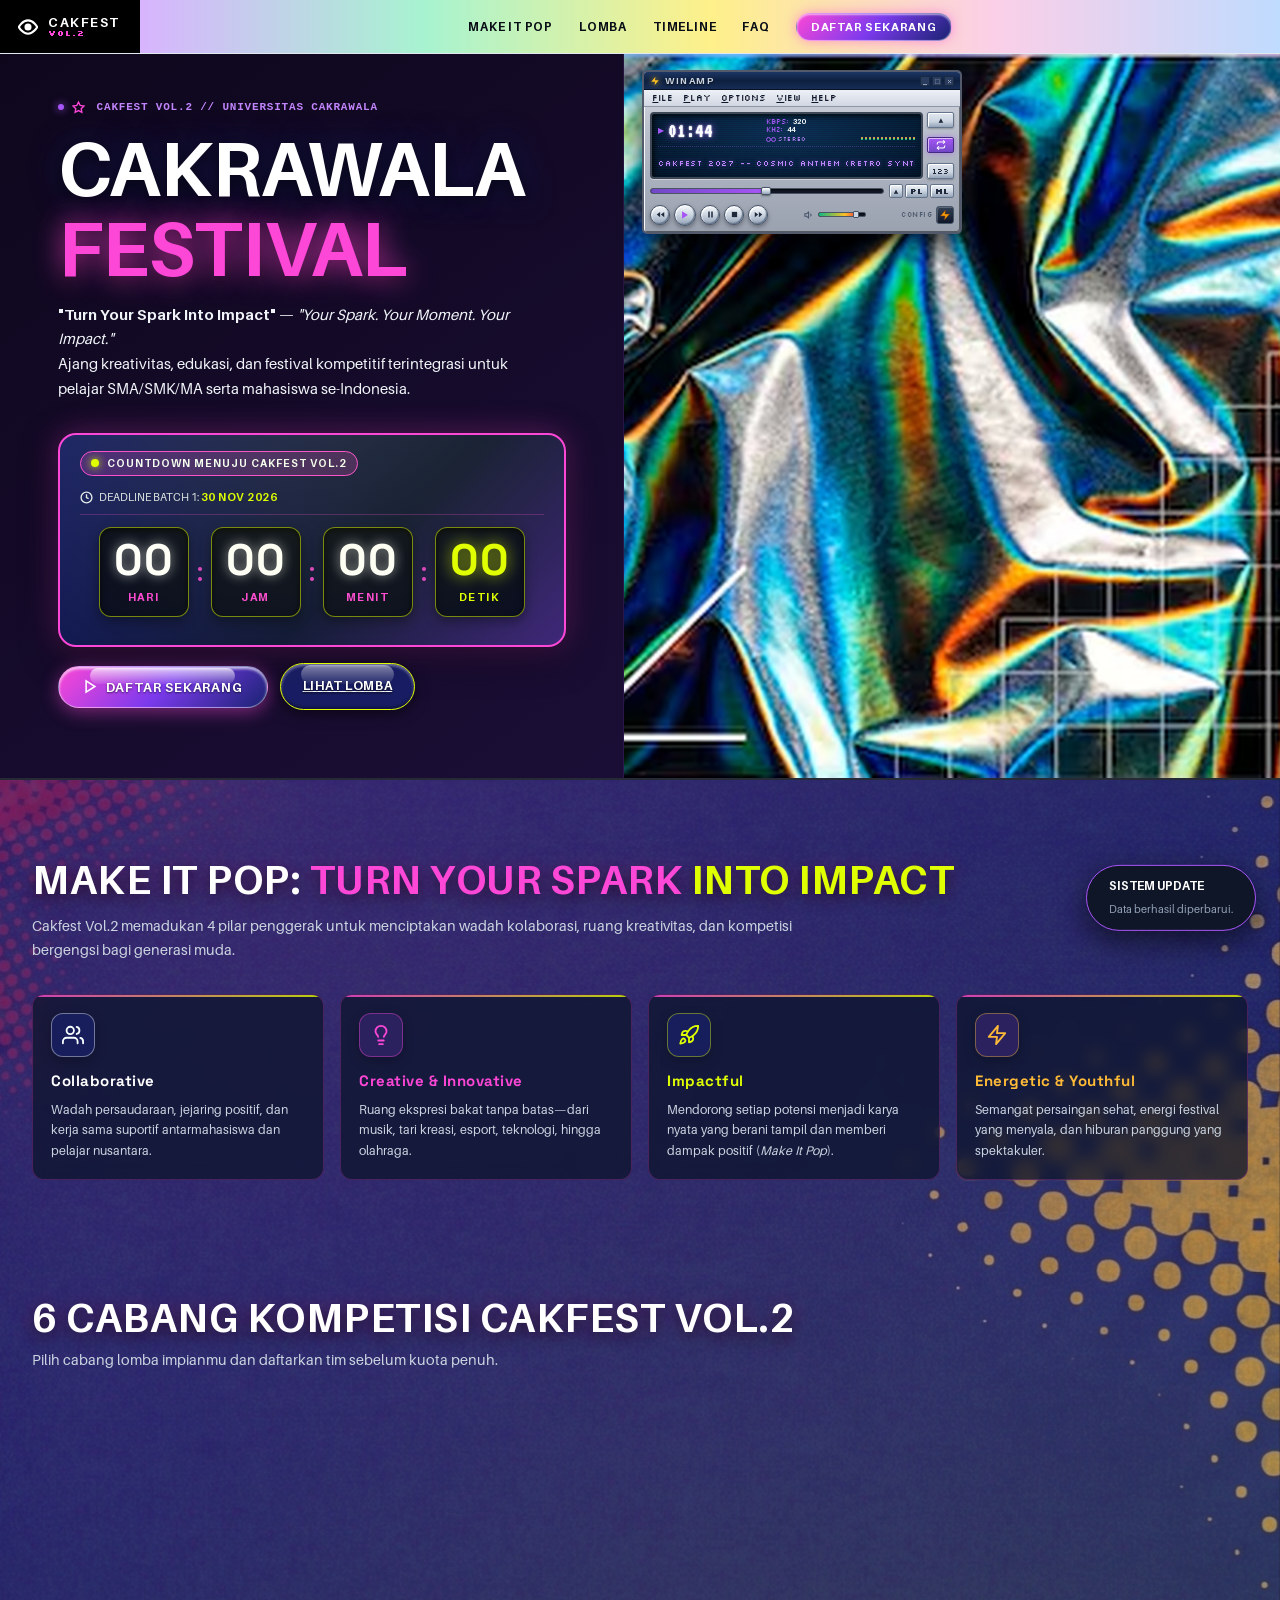
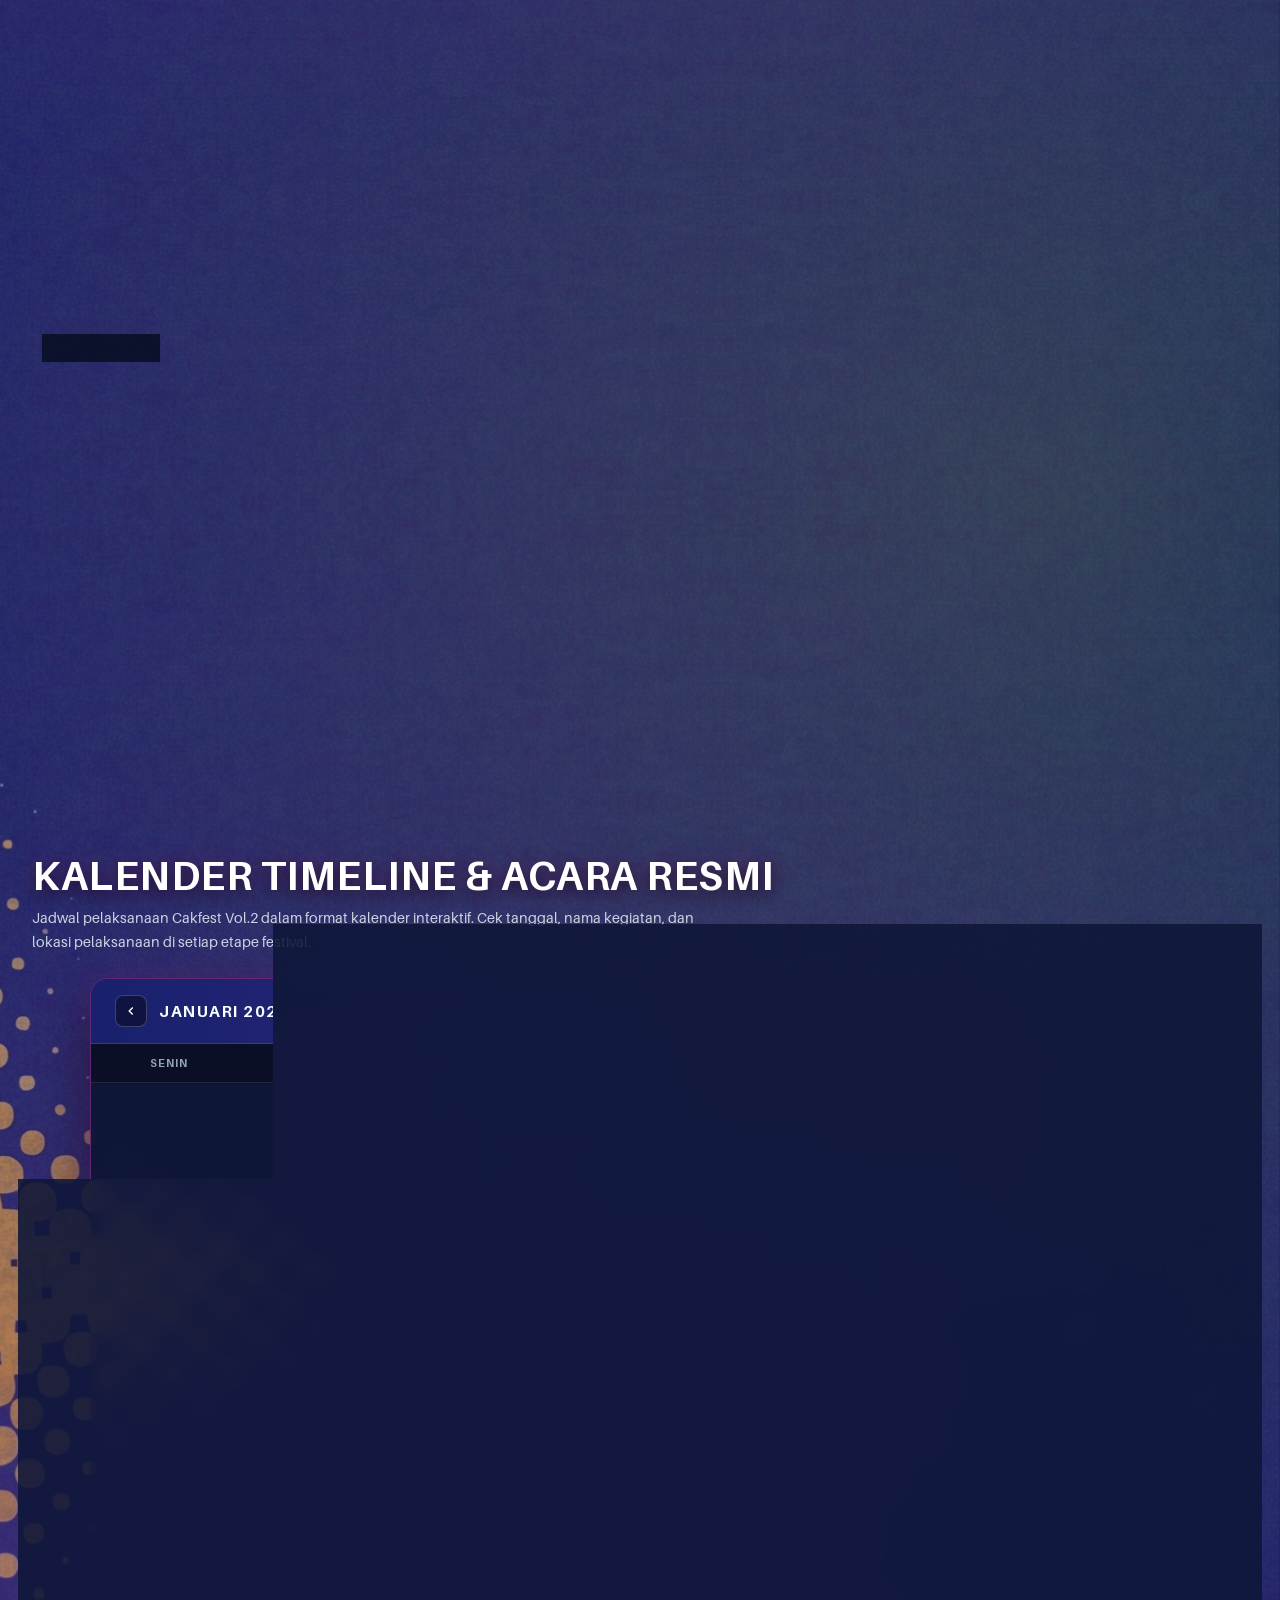
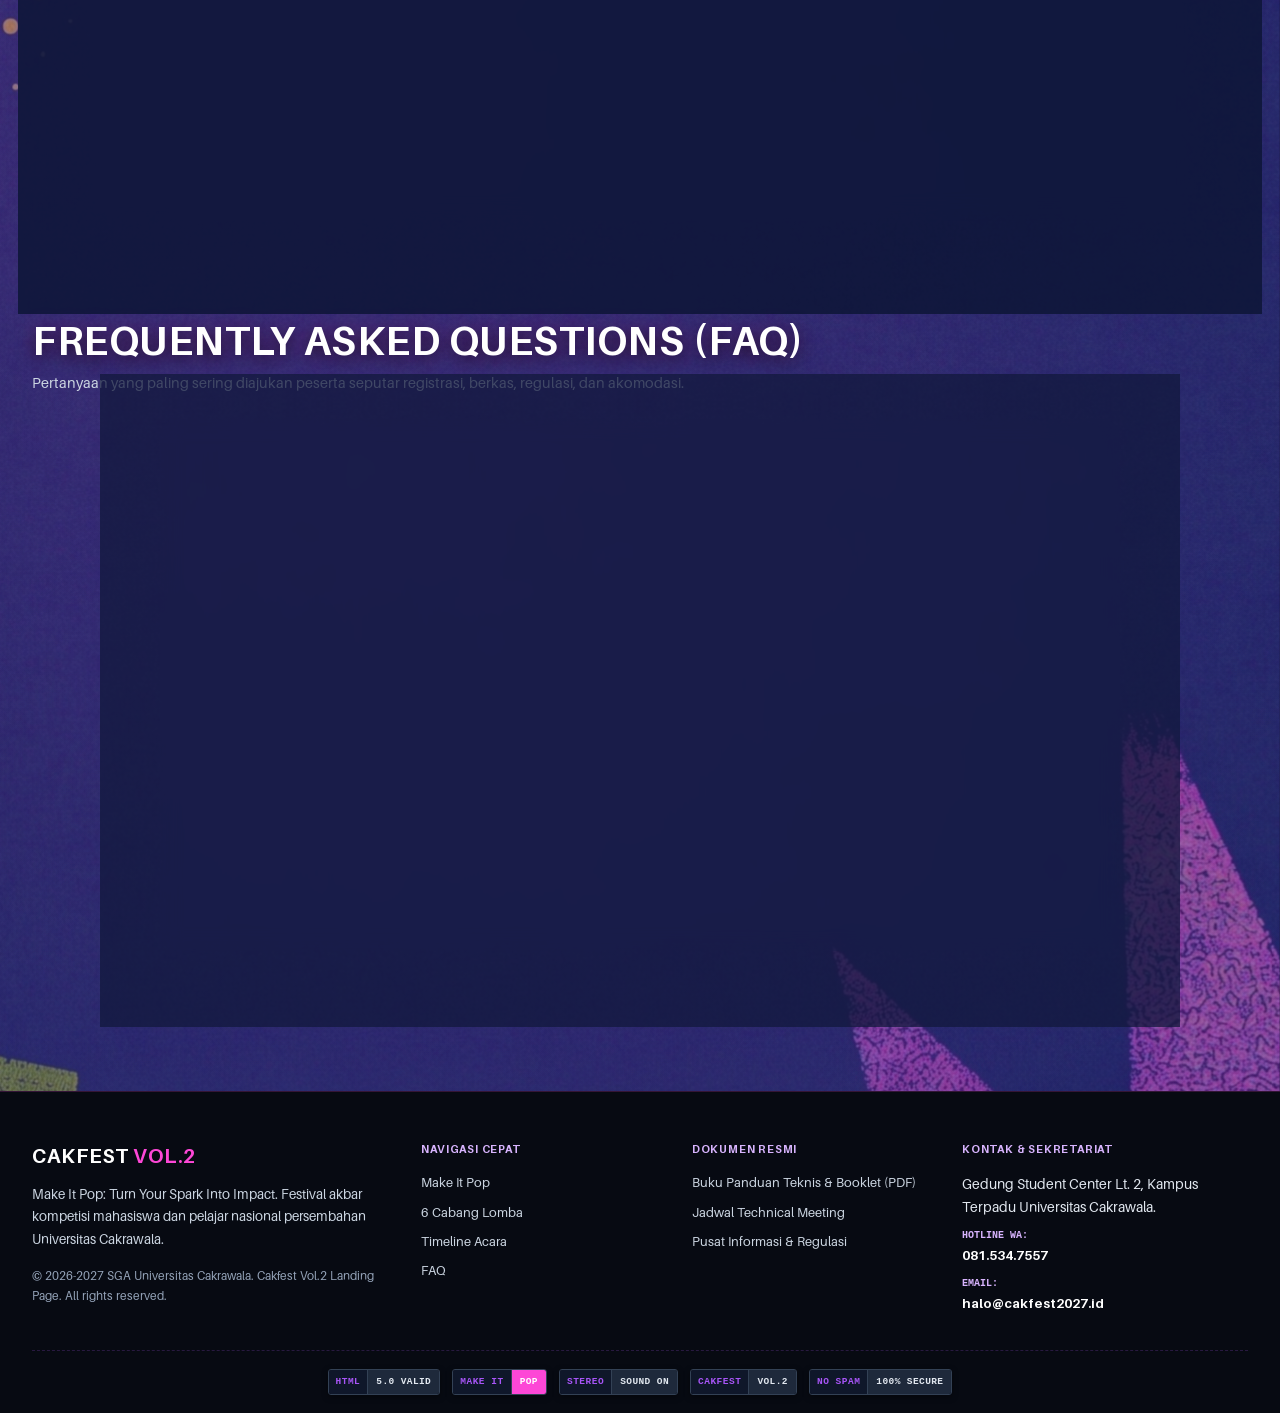
==== commit 6ef41b1d: "new design" ====
--- a/index.html
+++ b/index.html
@@ -78,7 +78,7 @@
             </div>
 
             <h1 class="hero-holo-main-title">
-              MAKE IT <span class="pop-text">POP</span>
+              CAKRAWALA<span class="pop-text">FESTIVAL</span>
             </h1>
 
             <p class="hero-holo-lead-desc" style="font-size:15px; margin-bottom:14px; color:#f1f5f9; line-height:1.65;">
@@ -374,7 +374,7 @@
 
     <!-- ==========================================================================
          SECTION 2: 6 CABANG LOMBA (#kompetisi)
-         HANYA TOMBOL "DAFTAR SEKARANG" (Tanpa Tombol Booklet)
+         TOMBOL AKSI: "DAFTAR SEKARANG" & "BOOKLET"
          ========================================================================== -->
     <section class="landing-section competition-section" id="kompetisi">
       
@@ -414,10 +414,14 @@
             </div>
 
             <!-- Distinct Action Buttons -->
-            <div class="cabor-button-footer single-action">
+            <div class="cabor-button-footer">
               <button type="button" class="btn-cabor-apply" onclick="openRegisterModal('CCC')" title="Daftar Sekarang untuk kategori CCC">
-                <svg width="15" height="15" viewBox="0 0 24 24" fill="none" stroke="currentColor" stroke-width="2.5"><polygon points="5 3 19 12 5 21 5 3"/></svg>
+                <svg width="14" height="14" viewBox="0 0 24 24" fill="none" stroke="currentColor" stroke-width="2.5"><polygon points="5 3 19 12 5 21 5 3"/></svg>
                 <span>Daftar Sekarang</span>
+              </button>
+              <button type="button" class="btn-cabor-booklet" onclick="openBookletModal('CCC')" title="Unduh Booklet Panduan Teknis CCC">
+                <svg width="14" height="14" viewBox="0 0 24 24" fill="none" stroke="currentColor" stroke-width="2"><path d="M14 2H6a2 2 0 0 0-2 2v16a2 2 0 0 0 2 2h12a2 2 0 0 0 2-2V8z"/><polyline points="14 2 14 8 20 8"/><line x1="16" y1="13" x2="8" y2="13"/><line x1="16" y1="17" x2="8" y2="17"/></svg>
+                <span>Booklet</span>
               </button>
             </div>
           </div>
@@ -448,10 +452,14 @@
               </div>
             </div>
 
-            <div class="cabor-button-footer single-action">
+            <div class="cabor-button-footer">
               <button type="button" class="btn-cabor-apply" onclick="openRegisterModal('MLBB')" title="Daftar Sekarang untuk kategori MLBB">
-                <svg width="15" height="15" viewBox="0 0 24 24" fill="none" stroke="currentColor" stroke-width="2.5"><polygon points="5 3 19 12 5 21 5 3"/></svg>
+                <svg width="14" height="14" viewBox="0 0 24 24" fill="none" stroke="currentColor" stroke-width="2.5"><polygon points="5 3 19 12 5 21 5 3"/></svg>
                 <span>Daftar Sekarang</span>
+              </button>
+              <button type="button" class="btn-cabor-booklet" onclick="openBookletModal('MLBB')" title="Unduh Booklet Panduan Teknis MLBB">
+                <svg width="14" height="14" viewBox="0 0 24 24" fill="none" stroke="currentColor" stroke-width="2"><path d="M14 2H6a2 2 0 0 0-2 2v16a2 2 0 0 0 2 2h12a2 2 0 0 0 2-2V8z"/><polyline points="14 2 14 8 20 8"/><line x1="16" y1="13" x2="8" y2="13"/><line x1="16" y1="17" x2="8" y2="17"/></svg>
+                <span>Booklet</span>
               </button>
             </div>
           </div>
@@ -482,10 +490,14 @@
               </div>
             </div>
 
-            <div class="cabor-button-footer single-action">
+            <div class="cabor-button-footer">
               <button type="button" class="btn-cabor-apply" onclick="openRegisterModal('BASKET')" title="Daftar Sekarang untuk kategori BASKET">
-                <svg width="15" height="15" viewBox="0 0 24 24" fill="none" stroke="currentColor" stroke-width="2.5"><polygon points="5 3 19 12 5 21 5 3"/></svg>
+                <svg width="14" height="14" viewBox="0 0 24 24" fill="none" stroke="currentColor" stroke-width="2.5"><polygon points="5 3 19 12 5 21 5 3"/></svg>
                 <span>Daftar Sekarang</span>
+              </button>
+              <button type="button" class="btn-cabor-booklet" onclick="openBookletModal('BASKET')" title="Unduh Booklet Panduan Teknis 3x3 Basketball">
+                <svg width="14" height="14" viewBox="0 0 24 24" fill="none" stroke="currentColor" stroke-width="2"><path d="M14 2H6a2 2 0 0 0-2 2v16a2 2 0 0 0 2 2h12a2 2 0 0 0 2-2V8z"/><polyline points="14 2 14 8 20 8"/><line x1="16" y1="13" x2="8" y2="13"/><line x1="16" y1="17" x2="8" y2="17"/></svg>
+                <span>Booklet</span>
               </button>
             </div>
           </div>
@@ -516,10 +528,14 @@
               </div>
             </div>
 
-            <div class="cabor-button-footer single-action">
+            <div class="cabor-button-footer">
               <button type="button" class="btn-cabor-apply" onclick="openRegisterModal('FUTSAL')" title="Daftar Sekarang untuk kategori FUTSAL">
-                <svg width="15" height="15" viewBox="0 0 24 24" fill="none" stroke="currentColor" stroke-width="2.5"><polygon points="5 3 19 12 5 21 5 3"/></svg>
+                <svg width="14" height="14" viewBox="0 0 24 24" fill="none" stroke="currentColor" stroke-width="2.5"><polygon points="5 3 19 12 5 21 5 3"/></svg>
                 <span>Daftar Sekarang</span>
+              </button>
+              <button type="button" class="btn-cabor-booklet" onclick="openBookletModal('FUTSAL')" title="Unduh Booklet Panduan Teknis Futsal">
+                <svg width="14" height="14" viewBox="0 0 24 24" fill="none" stroke="currentColor" stroke-width="2"><path d="M14 2H6a2 2 0 0 0-2 2v16a2 2 0 0 0 2 2h12a2 2 0 0 0 2-2V8z"/><polyline points="14 2 14 8 20 8"/><line x1="16" y1="13" x2="8" y2="13"/><line x1="16" y1="17" x2="8" y2="17"/></svg>
+                <span>Booklet</span>
               </button>
             </div>
           </div>
@@ -550,10 +566,14 @@
               </div>
             </div>
 
-            <div class="cabor-button-footer single-action">
+            <div class="cabor-button-footer">
               <button type="button" class="btn-cabor-apply" onclick="openRegisterModal('TARI')" title="Daftar Sekarang untuk kategori TARI">
-                <svg width="15" height="15" viewBox="0 0 24 24" fill="none" stroke="currentColor" stroke-width="2.5"><polygon points="5 3 19 12 5 21 5 3"/></svg>
+                <svg width="14" height="14" viewBox="0 0 24 24" fill="none" stroke="currentColor" stroke-width="2.5"><polygon points="5 3 19 12 5 21 5 3"/></svg>
                 <span>Daftar Sekarang</span>
+              </button>
+              <button type="button" class="btn-cabor-booklet" onclick="openBookletModal('TARI')" title="Unduh Booklet Panduan Teknis Tari &amp; Modern Dance">
+                <svg width="14" height="14" viewBox="0 0 24 24" fill="none" stroke="currentColor" stroke-width="2"><path d="M14 2H6a2 2 0 0 0-2 2v16a2 2 0 0 0 2 2h12a2 2 0 0 0 2-2V8z"/><polyline points="14 2 14 8 20 8"/><line x1="16" y1="13" x2="8" y2="13"/><line x1="16" y1="17" x2="8" y2="17"/></svg>
+                <span>Booklet</span>
               </button>
             </div>
           </div>
@@ -584,10 +604,14 @@
               </div>
             </div>
 
-            <div class="cabor-button-footer single-action">
+            <div class="cabor-button-footer">
               <button type="button" class="btn-cabor-apply" onclick="openRegisterModal('BAND')" title="Daftar Sekarang untuk kategori BAND">
-                <svg width="15" height="15" viewBox="0 0 24 24" fill="none" stroke="currentColor" stroke-width="2.5"><polygon points="5 3 19 12 5 21 5 3"/></svg>
+                <svg width="14" height="14" viewBox="0 0 24 24" fill="none" stroke="currentColor" stroke-width="2.5"><polygon points="5 3 19 12 5 21 5 3"/></svg>
                 <span>Daftar Sekarang</span>
+              </button>
+              <button type="button" class="btn-cabor-booklet" onclick="openBookletModal('BAND')" title="Unduh Booklet Panduan Teknis Solo Vokal &amp; Band">
+                <svg width="14" height="14" viewBox="0 0 24 24" fill="none" stroke="currentColor" stroke-width="2"><path d="M14 2H6a2 2 0 0 0-2 2v16a2 2 0 0 0 2 2h12a2 2 0 0 0 2-2V8z"/><polyline points="14 2 14 8 20 8"/><line x1="16" y1="13" x2="8" y2="13"/><line x1="16" y1="17" x2="8" y2="17"/></svg>
+                <span>Booklet</span>
               </button>
             </div>
           </div>
@@ -846,7 +870,7 @@
       <div class="footer-col">
         <h6>DOKUMEN RESMI</h6>
         <div class="footer-links-list">
-          <a href="#kompetisi">Buku Panduan Teknis (PDF)</a>
+          <a href="javascript:void(0)" onclick="openBookletModal()">Buku Panduan Teknis &amp; Booklet (PDF)</a>
           <a href="#timeline">Jadwal Technical Meeting</a>
           <a href="#faq">Pusat Informasi &amp; Regulasi</a>
         </div>
@@ -892,6 +916,64 @@
     </div>
   </footer>
 
+  <!-- ==========================================================================
+       MODAL: PROMINENT OFFICIAL RULEBOOK & BOOKLET MODAL
+       ========================================================================== -->
+  <div class="modal-overlay-backdrop" id="rulebookModal" onclick="if(event.target===this) closeWindowModal('rulebookModal')">
+    <div class="modal-window-dialog">
+      <div class="os-titlebar">
+        <div class="titlebar-left">
+          <svg width="15" height="15" viewBox="0 0 24 24" fill="none" stroke="currentColor" stroke-width="2"><path d="M14 2H6a2 2 0 0 0-2 2v16a2 2 0 0 0 2 2h12a2 2 0 0 0 2-2V8z"/><polyline points="14 2 14 8 20 8"/></svg>
+          <span class="titlebar-text" id="rulebookModalTitle">BUKU PANDUAN TEKNIS RESMI &amp; BOOKLET // CAKFEST 2027</span>
+        </div>
+        <button type="button" class="titlebar-btn" onclick="closeWindowModal('rulebookModal')" aria-label="Tutup Modal">&times;</button>
+      </div>
+
+      <div class="modal-body-pad">
+        <div class="rulebook-doc-card">
+          <div class="rulebook-icon-tile">
+            <svg width="32" height="32" viewBox="0 0 24 24" fill="none" stroke="currentColor" stroke-width="2"><path d="M14 2H6a2 2 0 0 0-2 2v16a2 2 0 0 0 2 2h12a2 2 0 0 0 2-2V8z"/><polyline points="14 2 14 8 20 8"/><line x1="16" y1="13" x2="8" y2="13"/><line x1="16" y1="17" x2="8" y2="17"/></svg>
+            <span>PDF</span>
+          </div>
+          <div class="rulebook-meta-tile">
+            <h4 id="rulebookModalSubtitle">Buku Pedoman Teknis &amp; Regulasi Peserta v2.4</h4>
+            <p id="rulebookModalDesc">Berisi seluruh regulasi pertandingan 6 cabor, ketentuan KTM, tata tertib panggung, sistem poin decathlon CCC, jadwal technical meeting, dan format walk-out.</p>
+            <div class="doc-specs-tags">
+              <span>UKURAN: 1.8 MB</span>
+              <span>FORMAT: PDF RESMI</span>
+              <span>TERVALIDASI PANITIA</span>
+            </div>
+          </div>
+        </div>
+
+        <div class="rulebook-guideline-bullets">
+          <h6>POIN PENTING REGULASI:</h6>
+          <ol>
+            <li>Seluruh atlet dan kontingen wajib berstatus mahasiswa atau pelajar aktif yang dibuktikan dengan KTM/Kartu Pelajar yang sah.</li>
+            <li>Toleransi keterlambatan kehadiran di arena pertandingan maksimal 15 menit dari jadwal rundown sebelum dinyatakan Walk-Out (W.O.).</li>
+            <li>Keputusan dewan juri dan wasit bersertifikasi bersifat mutlak, independen, dan tidak dapat diganggu gugat.</li>
+          </ol>
+        </div>
+
+        <div class="modal-footer-actions">
+          <button type="button" class="btn-gel-secondary" onclick="closeWindowModal('rulebookModal')">Tutup</button>
+          <button type="button" class="btn-gel-action" id="modalDownloadPdfBtn" onclick="downloadPdf()">
+            <svg width="16" height="16" viewBox="0 0 24 24" fill="none" stroke="currentColor" stroke-width="2"><path d="M21 15v4a2 2 0 0 1-2 2H5a2 2 0 0 1-2-2v-4"/><polyline points="7 10 12 15 17 10"/><line x1="12" y1="15" x2="12" y2="3"/></svg>
+            <span>UNDUH BOOKLET SEKARANG (1.8 MB)</span>
+          </button>
+        </div>
+      </div>
+    </div>
+  </div>
+
+  <!-- Floating System Toast Alert -->
+  <div class="floating-toast-alert" id="systemToast">
+    <div>
+      <strong id="toastTitle">SISTEM UPDATE</strong>
+      <span id="toastDesc">Data berhasil diperbarui.</span>
+    </div>
+  </div>
+
   <script src="app.js"></script>
 </body>
 </html>
--- a/styles.css
+++ b/styles.css
@@ -3487,122 +3487,108 @@
   color: #fd47d6 !important;
 }
 
-/* Distinct Sleek Action Buttons on Paper */
+/* Distinct Sleek Action Buttons on Paper (Daftar Sekarang & Booklet) */
 .cabor-button-footer {
   display: flex;
-  gap: 10px;
-  margin-top: 6px;
+  align-items: center;
+  gap: 8px;
+  margin-top: 14px;
+  width: 100%;
 }
 
 .cabor-button-footer.single-action {
   width: 100%;
 }
 
+.cabor-button-footer.single-action .btn-cabor-apply {
+  width: 100%;
+  flex: 1;
+}
+
 .cabor-button-footer .btn-cabor-apply {
-  width: 100% !important;
-  padding: 12px 18px !important;
-  background: linear-gradient(135deg, #192271 0%, #2938a5 50%, #fd47d6 100%) !important;
+  flex: 1.3;
+  padding: 10px 14px !important;
+  background: linear-gradient(135deg, #fd47d6 0%, #7c3aed 50%, #192271 100%) !important;
   color: #ffffff !important;
-  border: 1.5px solid #ffffff !important;
-  border-radius: 8px !important;
-  font-family: 'Aileron', sans-serif !important;
-  font-size: 13px !important;
-  font-weight: 900 !important;
-  letter-spacing: 0.8px !important;
+  border: 1.5px solid rgba(255, 255, 255, 0.5) !important;
+  border-radius: 999px !important;
+  font-family: var(--font-brand-body, 'Aileron', sans-serif) !important;
+  font-size: 11.5px !important;
+  font-weight: 800 !important;
+  letter-spacing: 0.6px !important;
   text-transform: uppercase !important;
-  box-shadow: 0 4px 14px rgba(25, 34, 113, 0.4), inset 0 1px 0 rgba(255, 255, 255, 0.6) !important;
-  cursor: pointer;
-  display: flex;
-  align-items: center;
-  justify-content: center;
-  gap: 8px;
-  transition: all 0.2s ease;
-}
-
-.cabor-button-footer .btn-cabor-apply:hover {
-  background: linear-gradient(135deg, #fd47d6 0%, #192271 100%) !important;
-  transform: translateY(-2px);
-  box-shadow: 0 6px 20px rgba(253, 71, 214, 0.5), inset 0 1px 0 rgba(255, 255, 255, 0.8) !important;
-}
-  border-radius: 999px;
-  border: 1px solid rgba(255, 255, 255, 0.35);
+  box-shadow: 0 4px 14px rgba(253, 71, 214, 0.4), inset 0 1px 2px rgba(255, 255, 255, 0.6) !important;
   cursor: pointer;
   display: inline-flex;
   align-items: center;
   justify-content: center;
   gap: 6px;
-  box-shadow: 0 4px 12px rgba(112, 72, 198, 0.4), inset 0 2px 3px rgba(255, 255, 255, 0.65), inset 0 -2px 3px rgba(0, 0, 0, 0.3);
-  text-shadow: 0 1px 2px rgba(0, 0, 0, 0.6);
-  letter-spacing: 0.4px;
+  white-space: nowrap;
+  transition: all 0.25s cubic-bezier(0.16, 1, 0.3, 1);
   text-decoration: none;
-  white-space: nowrap;
-  transition: all 0.2s cubic-bezier(0.16, 1, 0.3, 1);
-}
-
-.btn-cabor-apply::before {
-  content: "";
-  position: absolute;
-  top: 1px;
-  left: 15%;
-  right: 15%;
-  height: 42%;
-  background: linear-gradient(180deg, rgba(255, 255, 255, 0.7) 0%, rgba(255, 255, 255, 0.08) 100%);
-  border-radius: 999px;
-  pointer-events: none;
-}
-
-.btn-cabor-apply:hover {
-  background: linear-gradient(180deg, #c084fc 0%, #7048c6 50%, #442b82 100%);
+}
+
+.cabor-button-footer .btn-cabor-apply:hover {
+  background: linear-gradient(135deg, #e0ff00 0%, #fd47d6 70%, #192271 100%) !important;
+  color: #090e1f !important;
+  border-color: #ffffff !important;
   transform: translateY(-2px);
-  box-shadow: 0 6px 18px rgba(168, 85, 247, 0.55), inset 0 2px 4px rgba(255, 255, 255, 0.8);
-}
-
-.btn-cabor-rulebook {
+  box-shadow: 0 6px 20px rgba(224, 255, 0, 0.55), inset 0 2px 4px rgba(255, 255, 255, 0.9) !important;
+}
+
+.cabor-button-footer .btn-cabor-apply svg {
+  flex-shrink: 0;
+  transition: transform 0.2s ease;
+}
+
+.cabor-button-footer .btn-cabor-apply:hover svg {
+  transform: scale(1.12);
+}
+
+.cabor-button-footer .btn-cabor-booklet,
+.cabor-button-footer .btn-cabor-rulebook {
   flex: 1;
-  position: relative;
-  overflow: hidden;
-  background: linear-gradient(180deg, #1e293b 0%, #0f172a 50%, #020617 100%);
-  color: #f1f5f9;
-  border: 1px solid rgba(255, 255, 255, 0.2);
-  font-family: var(--font-display);
-  font-size: 11.5px;
-  font-weight: 800;
-  padding: 10px 12px;
-  border-radius: 999px;
+  padding: 10px 12px !important;
+  background: linear-gradient(135deg, #090e24 0%, #1e293b 60%, #0f172a 100%) !important;
+  color: #f1f5f9 !important;
+  border: 1.5px solid rgba(0, 240, 255, 0.5) !important;
+  border-radius: 999px !important;
+  font-family: var(--font-brand-body, 'Aileron', sans-serif) !important;
+  font-size: 11.5px !important;
+  font-weight: 800 !important;
+  letter-spacing: 0.6px !important;
+  text-transform: uppercase !important;
+  box-shadow: 0 4px 12px rgba(0, 0, 0, 0.35), inset 0 1px 1px rgba(255, 255, 255, 0.25) !important;
   cursor: pointer;
   display: inline-flex;
   align-items: center;
   justify-content: center;
   gap: 6px;
-  box-shadow: 0 3px 10px rgba(0, 0, 0, 0.45), inset 0 2px 3px rgba(255, 255, 255, 0.35), inset 0 -2px 3px rgba(0, 0, 0, 0.35);
-  text-shadow: 0 1px 2px rgba(0, 0, 0, 0.8);
-  letter-spacing: 0.4px;
   white-space: nowrap;
-  transition: all 0.2s cubic-bezier(0.16, 1, 0.3, 1);
-}
-
-.btn-cabor-rulebook::before {
-  content: "";
-  position: absolute;
-  top: 1px;
-  left: 15%;
-  right: 15%;
-  height: 42%;
-  background: linear-gradient(180deg, rgba(255, 255, 255, 0.4) 0%, rgba(255, 255, 255, 0.05) 100%);
-  border-radius: 999px;
-  pointer-events: none;
-}
-
-.btn-cabor-rulebook:hover {
-  background: linear-gradient(180deg, #334155 0%, #1e293b 50%, #0f172a 100%);
-  border-color: rgba(255, 255, 255, 0.4);
-  color: #fff;
+  transition: all 0.25s cubic-bezier(0.16, 1, 0.3, 1);
+  text-decoration: none;
+}
+
+.cabor-button-footer .btn-cabor-booklet:hover,
+.cabor-button-footer .btn-cabor-rulebook:hover {
+  background: linear-gradient(135deg, #00f0ff 0%, #0284c7 60%, #192271 100%) !important;
+  color: #04101e !important;
+  border-color: #ffffff !important;
   transform: translateY(-2px);
-  box-shadow: 0 5px 16px rgba(0, 0, 0, 0.6), inset 0 2px 3px rgba(255, 255, 255, 0.5);
-}
-
-.btn-cabor-rulebook svg {
-  color: var(--accent-sky);
+  box-shadow: 0 6px 20px rgba(0, 240, 255, 0.55), inset 0 1px 3px rgba(255, 255, 255, 0.8) !important;
+}
+
+.cabor-button-footer .btn-cabor-booklet svg,
+.cabor-button-footer .btn-cabor-rulebook svg {
+  flex-shrink: 0;
+  color: #00f0ff;
+  transition: color 0.2s ease, transform 0.2s ease;
+}
+
+.cabor-button-footer .btn-cabor-booklet:hover svg,
+.cabor-button-footer .btn-cabor-rulebook:hover svg {
+  color: #04101e;
+  transform: translateY(-1px);
 }
 
 /* ==========================================================================
@@ -6721,7 +6707,8 @@
   }
 
   .cabor-button-footer .btn-cabor-apply,
-  .cabor-button-footer .btn-cabor-rulebook {
+  .cabor-button-footer .btn-cabor-rulebook,
+  .cabor-button-footer .btn-cabor-booklet {
     width: 100%;
   }
 
@@ -7330,41 +7317,23 @@
 }
 
 /* ==========================================================================
-   COMPETITION BUTTON - ONLY "DAFTAR SEKARANG" (NO BOOKLET)
+   COMPETITION BUTTON FOOTER (DAFTAR SEKARANG & BOOKLET)
    ========================================================================== */
+.cabor-button-footer {
+  display: flex;
+  align-items: center;
+  gap: 8px;
+  width: 100%;
+  margin-top: 14px;
+}
+
 .cabor-button-footer.single-action {
   width: 100%;
-  margin-top: 14px;
 }
 
 .cabor-button-footer.single-action .btn-cabor-apply {
   width: 100%;
   flex: 1;
-  padding: 12px 18px;
-  font-size: 12.5px;
-  font-weight: 900;
-  letter-spacing: 0.8px;
-  text-transform: uppercase;
-  background: linear-gradient(135deg, #fd47d6 0%, #8b5cf6 50%, #192271 100%);
-  border: 1.5px solid rgba(255, 255, 255, 0.4);
-  border-radius: 999px;
-  color: #ffffff;
-  display: inline-flex;
-  align-items: center;
-  justify-content: center;
-  gap: 8px;
-  box-shadow: 0 4px 16px rgba(253, 71, 214, 0.45), inset 0 2px 3px rgba(255, 255, 255, 0.7);
-  transition: all 0.25s cubic-bezier(0.16, 1, 0.3, 1);
-  cursor: pointer;
-  text-decoration: none;
-}
-
-.cabor-button-footer.single-action .btn-cabor-apply:hover {
-  background: linear-gradient(135deg, #e0ff00 0%, #fd47d6 70%, #442b82 100%);
-  color: #090e1f;
-  border-color: #ffffff;
-  transform: translateY(-2px);
-  box-shadow: 0 6px 24px rgba(224, 255, 0, 0.55), inset 0 2px 4px rgba(255, 255, 255, 0.9);
 }
 
 /* ==========================================================================
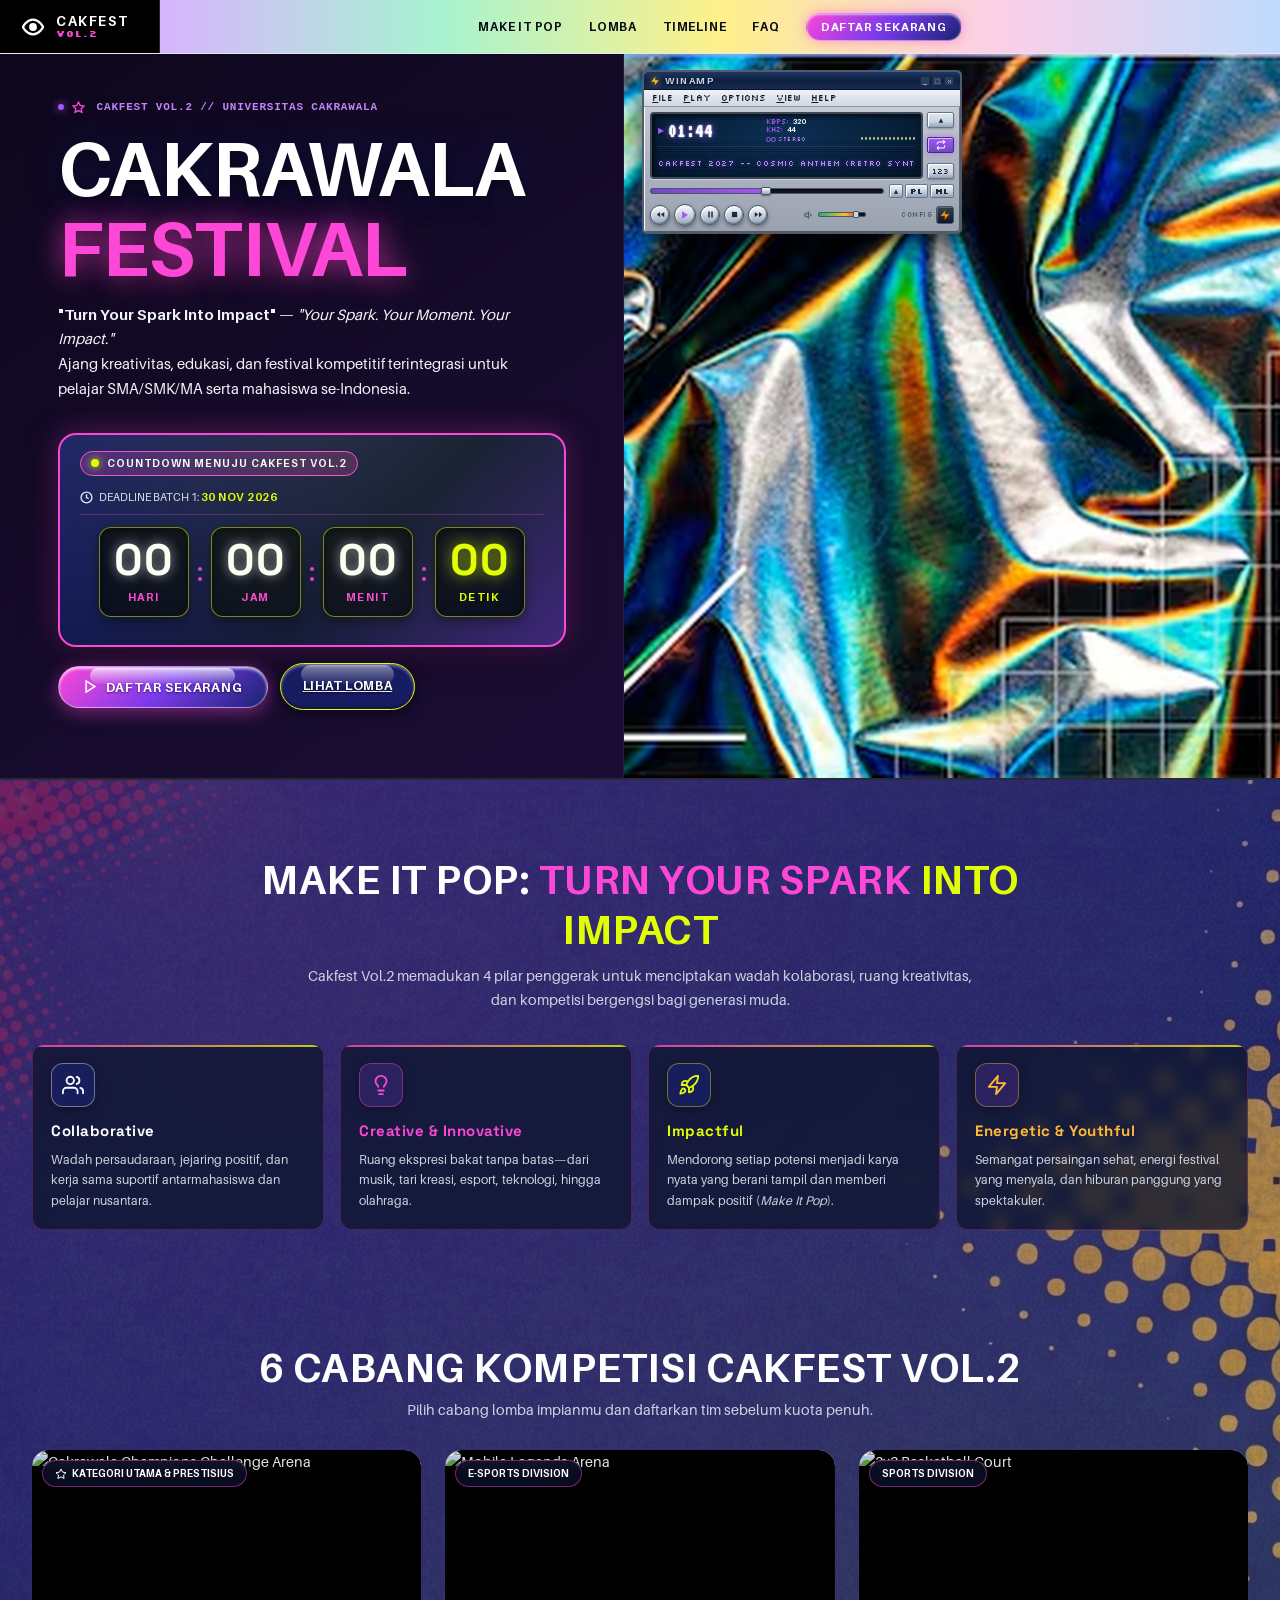
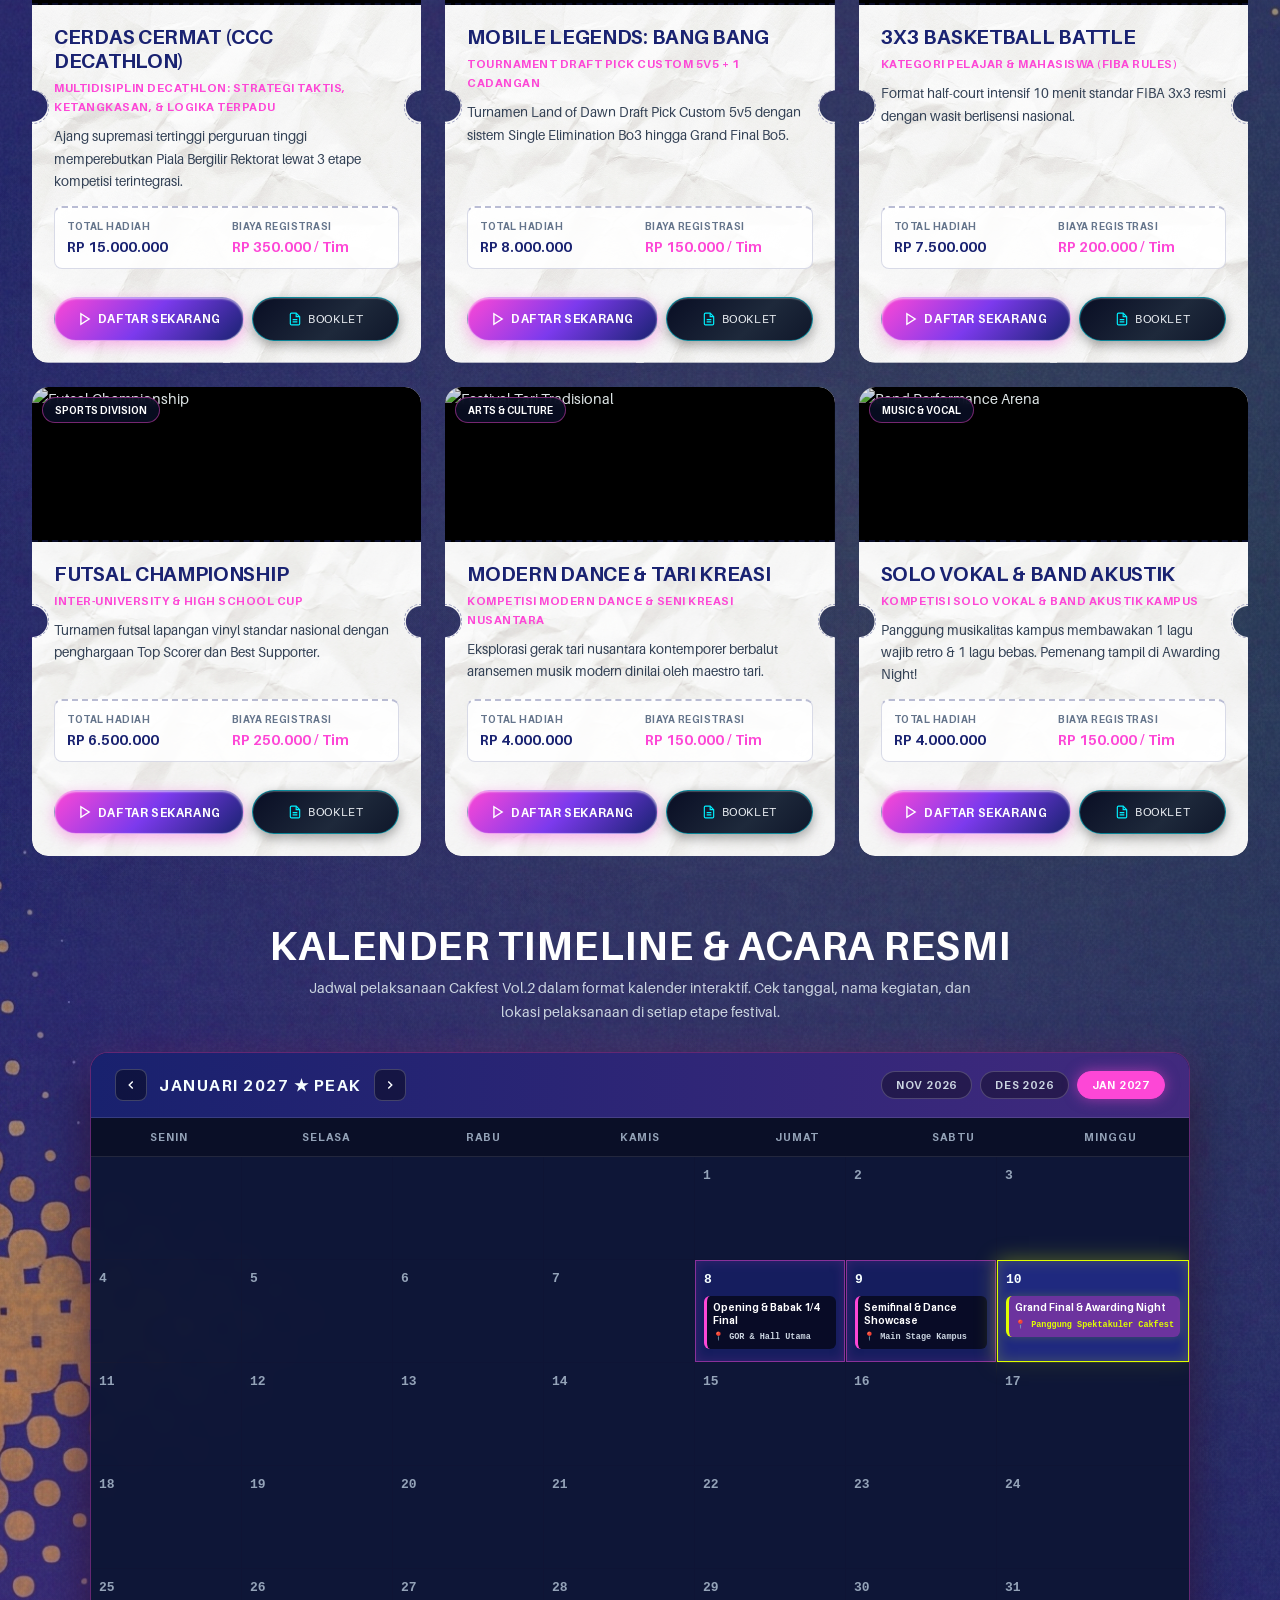
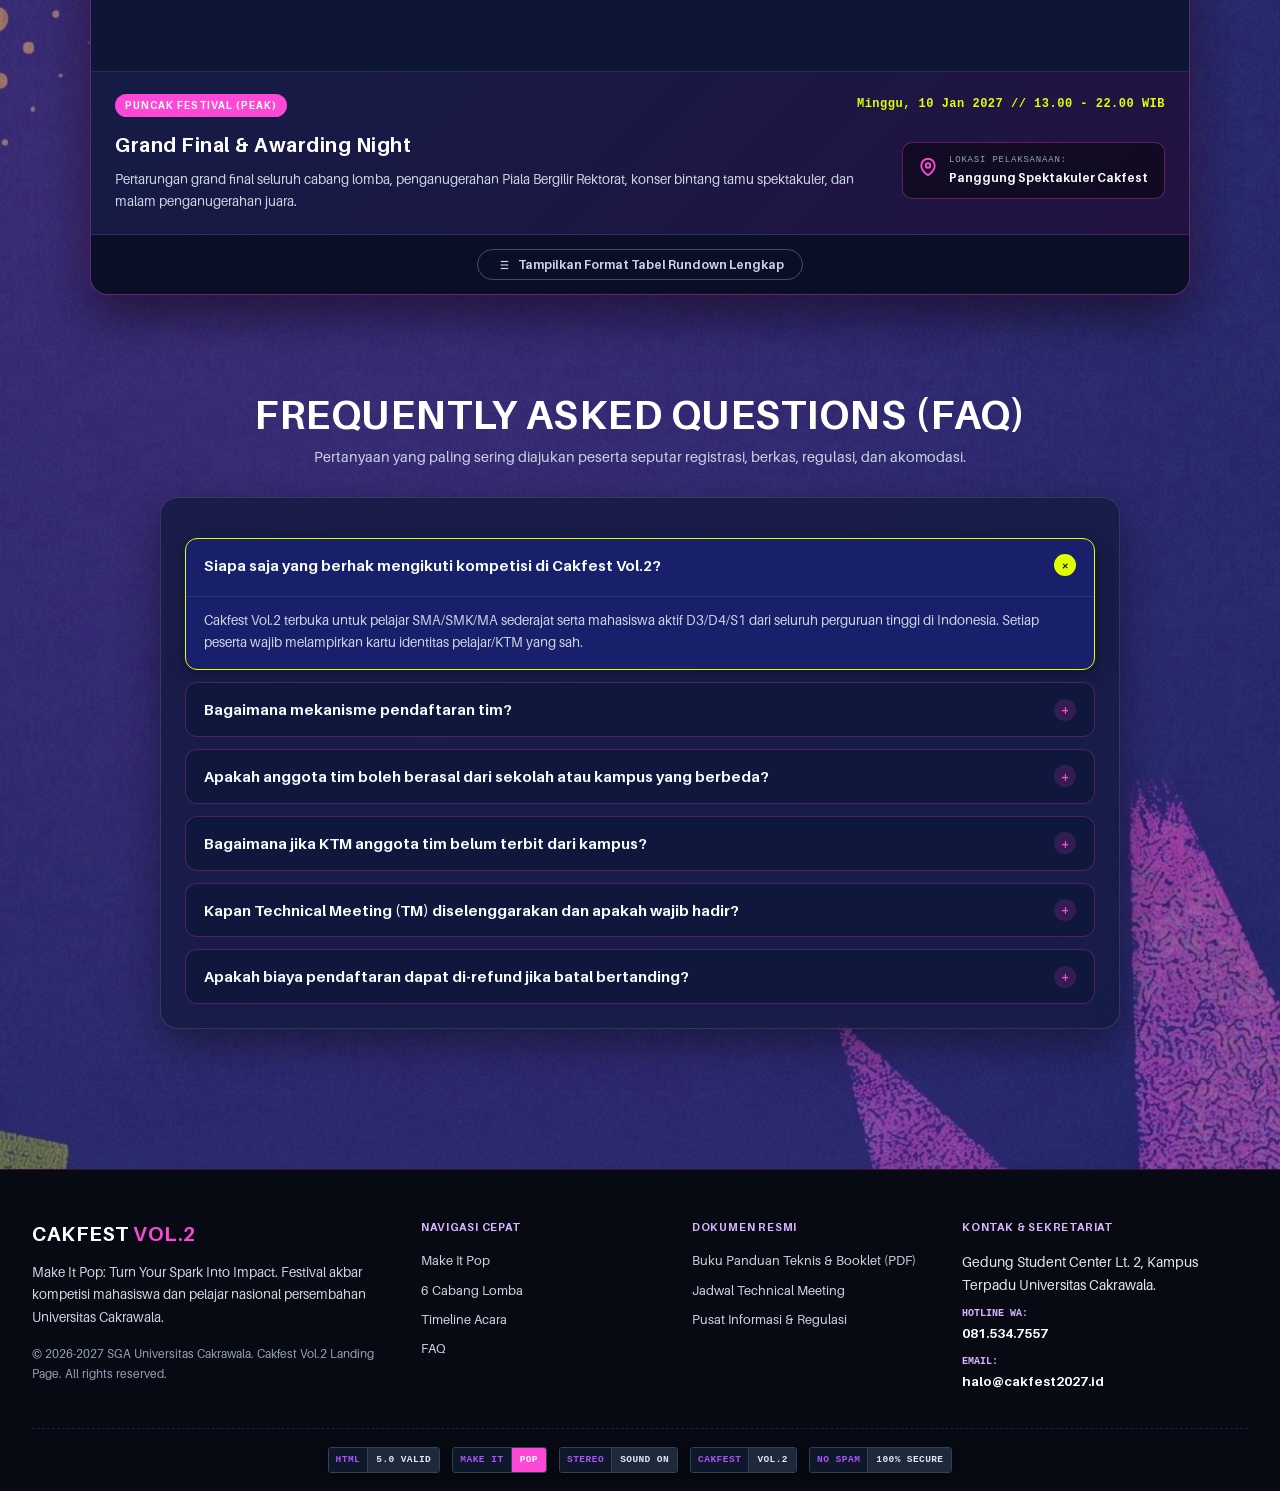
==== commit a7d9e70c: "mobile optimization" ====
--- a/index.html
+++ b/index.html
@@ -45,14 +45,15 @@
         <!-- Top Header Strip -->
         <div class="hero-holo-top-bar">
           <div class="holo-logo-cell">
-            <svg width="20" height="20" viewBox="0 0 24 24" fill="none" stroke="#fff" stroke-width="2.5">
+            <svg width="22" height="22" viewBox="0 0 24 24" fill="none" stroke="#fff" stroke-width="2.5" class="holo-logo-svg">
               <path d="M1 12s4-8 11-8 11 8 11 8-4 8-11 8-11-8-11-8z"/>
               <circle cx="12" cy="12" r="3" fill="#fff"/>
             </svg>
             <div class="holo-logo-text">
               <strong>CAKFEST</strong>
-              <span style="color:#fd47d6; font-weight:800;">VOL.2</span>
-            </div>
+              <span class="holo-vol-tag">VOL.2</span>
+            </div>
+            <button type="button" class="mobile-header-cta-btn" onclick="openRegisterModal()" title="Daftar Sekarang ke Cakfest Vol.2">DAFTAR</button>
           </div>
 
           <div class="holo-gradient-nav-strip">
@@ -286,6 +287,8 @@
 
         </div>
 
+      </div>
+
     </header>
 
   <main class="landing-main-flow">
@@ -296,10 +299,10 @@
          ========================================================================== -->
     <section class="landing-section brand-concept-section" id="make-it-pop" style="padding-top: 10px; padding-bottom: 24px;">
       <div class="landing-section-header">
-        <h2 style="margin: 0 0 10px 0; font-size: clamp(24px, 3.2vw, 36px);">
+        <h2 style="margin: 0 auto 10px auto; font-size: clamp(24px, 3.2vw, 36px); text-align: center;">
           MAKE IT POP: <span class="text-pop-magenta">TURN YOUR SPARK</span> <span class="text-electric-lime">INTO IMPACT</span>
         </h2>
-        <p style="font-size: 14.5px; max-width: 760px; margin: 0; color: #cbd5e1; line-height: 1.6;">
+        <p style="font-size: 14.5px; max-width: 760px; margin: 0 auto; text-align: center; color: #cbd5e1; line-height: 1.6;">
           Cakfest Vol.2 memadukan 4 pilar penggerak untuk menciptakan wadah kolaborasi, ruang kreativitas, dan kompetisi bergengsi bagi generasi muda.
         </p>
       </div>
@@ -966,13 +969,12 @@
     </div>
   </div>
 
-  <!-- Floating System Toast Alert -->
-  <div class="floating-toast-alert" id="systemToast">
-    <div>
-      <strong id="toastTitle">SISTEM UPDATE</strong>
-      <span id="toastDesc">Data berhasil diperbarui.</span>
-    </div>
-  </div>
+
+
+  <!-- Floating Back to Top Button for Mobile Ergonomics -->
+  <button type="button" class="floating-back-to-top" id="backToTopBtn" onclick="window.scrollTo({top: 0, behavior: 'smooth'})" aria-label="Kembali ke atas" title="Kembali ke atas">
+    <svg width="18" height="18" viewBox="0 0 24 24" fill="none" stroke="currentColor" stroke-width="2.5"><polyline points="18 15 12 9 6 15"/></svg>
+  </button>
 
   <script src="app.js"></script>
 </body>
--- a/styles.css
+++ b/styles.css
@@ -835,9 +835,6 @@
   color: #ffffff;
   -webkit-text-stroke: 0px transparent;
   paint-order: stroke fill;
-  text-shadow: 
-    0 0 18px rgba(253, 71, 214, 0.45),
-    0 4px 14px rgba(0, 0, 0, 0.95);
   letter-spacing: 1px;
   line-height: 1.25;
 }
@@ -987,29 +984,42 @@
   color: #ffffff;
   display: flex;
   align-items: center;
-  gap: 10px;
-  padding: 0 18px;
-  min-width: 140px;
+  gap: 12px;
+  padding: 0 22px;
+  min-width: 160px;
+  height: 100%;
   flex-shrink: 0;
+  border-right: 1px solid rgba(255, 255, 255, 0.15);
+  box-sizing: border-box;
+}
+
+.holo-logo-svg {
+  flex-shrink: 0;
+  width: 22px;
+  height: 22px;
+  display: block;
 }
 
 .holo-logo-text {
   display: flex;
   flex-direction: column;
-  line-height: 1.1;
+  line-height: 1.15;
+  justify-content: center;
 }
 
 .holo-logo-text strong {
   font-family: var(--font-display);
-  font-size: 13px;
+  font-size: 13.5px;
   font-weight: 900;
-  letter-spacing: 1.5px;
-}
-
-.holo-logo-text span {
-  font-family: var(--font-pixel);
-  font-size: 8px;
-  color: #94a3b8;
+  letter-spacing: 1.6px;
+  color: #ffffff;
+}
+
+.holo-logo-text .holo-vol-tag {
+  font-family: var(--font-pixel, monospace);
+  font-size: 8.5px;
+  font-weight: 800;
+  color: #fd47d6;
   letter-spacing: 1px;
 }
 
@@ -3491,7 +3501,7 @@
 .cabor-button-footer {
   display: flex;
   align-items: center;
-  gap: 8px;
+  gap: 10px;
   margin-top: 14px;
   width: 100%;
 }
@@ -3506,14 +3516,16 @@
 }
 
 .cabor-button-footer .btn-cabor-apply {
-  flex: 1.3;
-  padding: 10px 14px !important;
+  flex: 1.35;
+  min-height: 44px !important;
+  height: 44px !important;
+  padding: 0 18px !important;
   background: linear-gradient(135deg, #fd47d6 0%, #7c3aed 50%, #192271 100%) !important;
   color: #ffffff !important;
   border: 1.5px solid rgba(255, 255, 255, 0.5) !important;
   border-radius: 999px !important;
   font-family: var(--font-brand-body, 'Aileron', sans-serif) !important;
-  font-size: 11.5px !important;
+  font-size: 12px !important;
   font-weight: 800 !important;
   letter-spacing: 0.6px !important;
   text-transform: uppercase !important;
@@ -3524,6 +3536,7 @@
   justify-content: center;
   gap: 6px;
   white-space: nowrap;
+  box-sizing: border-box !important;
   transition: all 0.25s cubic-bezier(0.16, 1, 0.3, 1);
   text-decoration: none;
 }
@@ -3548,17 +3561,18 @@
 .cabor-button-footer .btn-cabor-booklet,
 .cabor-button-footer .btn-cabor-rulebook {
   flex: 1;
-  padding: 10px 12px !important;
+  min-height: 44px !important;
+  height: 44px !important;
+  padding: 0 16px !important;
   background: linear-gradient(135deg, #090e24 0%, #1e293b 60%, #0f172a 100%) !important;
   color: #f1f5f9 !important;
   border: 1.5px solid rgba(0, 240, 255, 0.5) !important;
   border-radius: 999px !important;
   font-family: var(--font-brand-body, 'Aileron', sans-serif) !important;
   font-size: 11.5px !important;
-  font-weight: 800 !important;
+  box-sizing: border-box !important;
   letter-spacing: 0.6px !important;
   text-transform: uppercase !important;
-  box-shadow: 0 4px 12px rgba(0, 0, 0, 0.35), inset 0 1px 1px rgba(255, 255, 255, 0.25) !important;
   cursor: pointer;
   display: inline-flex;
   align-items: center;
@@ -3567,6 +3581,7 @@
   white-space: nowrap;
   transition: all 0.25s cubic-bezier(0.16, 1, 0.3, 1);
   text-decoration: none;
+  box-shadow: 0 4px 12px rgba(0, 0, 0, 0.35), inset 0 1px 1px rgba(255, 255, 255, 0.25) !important;
 }
 
 .cabor-button-footer .btn-cabor-booklet:hover,
@@ -5411,39 +5426,6 @@
   letter-spacing: 0.5px;
 }
 
-/* Floating Toast Notification */
-.floating-toast-alert {
-  position: fixed;
-  bottom: 48px;
-  right: 24px;
-  background: #0f1628;
-  border: 1px solid var(--accent-sky);
-  border-radius: 999px;
-  padding: 10px 22px;
-  box-shadow: 0 10px 30px rgba(0,0,0,0.6);
-  display: flex;
-  align-items: center;
-  gap: 10px;
-  z-index: 10000;
-  transform: translateY(120%);
-  transition: transform 0.25s cubic-bezier(0.16, 1, 0.3, 1);
-}
-
-.floating-toast-alert.show {
-  transform: translateY(0);
-}
-
-.floating-toast-alert strong {
-  display: block;
-  font-family: var(--font-display);
-  font-size: 12px;
-  color: #fff;
-}
-
-.floating-toast-alert span {
-  font-size: 11px;
-  color: #94a3b8;
-}
 
 /* ==========================================================================
    COMPREHENSIVE RESPONSIVE SYSTEM (Mobile, Tablet, Desktop)
@@ -8140,7 +8122,17 @@
   font-weight: 700 !important;
 }
 
-/* Section Headers */
+/* Section Headers: 100% Shadow-Free & Centered */
+.landing-section-header {
+  text-align: center !important;
+  display: flex !important;
+  flex-direction: column !important;
+  align-items: center !important;
+  justify-content: center !important;
+  margin-bottom: 28px !important;
+  width: 100% !important;
+}
+
 .landing-section-header h2 {
   font-family: var(--font-brand-title) !important;
   font-size: clamp(26px, 3.4vw, 40px) !important;
@@ -8148,7 +8140,26 @@
   color: #ffffff !important;
   letter-spacing: 0.5px !important;
   text-transform: uppercase !important;
-  text-shadow: 0 4px 16px rgba(0, 0, 0, 0.75), 0 0 20px rgba(253, 71, 214, 0.3) !important;
+  text-align: center !important;
+  text-shadow: none !important;
+  box-shadow: none !important;
+  filter: none !important;
+  margin-left: auto !important;
+  margin-right: auto !important;
+  max-width: 820px !important;
+}
+
+.landing-section-header p {
+  text-align: center !important;
+  text-shadow: none !important;
+  margin-left: auto !important;
+  margin-right: auto !important;
+  max-width: 680px !important;
+}
+
+.landing-section-header .header-tag-pill,
+.landing-section-header span {
+  text-shadow: none !important;
 }
 
 /* Paragraphs & Text Content in Aileron */
@@ -8296,3 +8307,847 @@
   font-weight: 700 !important;
   letter-spacing: 0.5px !important;
 }
+
+/* ==========================================================================
+   MOBILE HEADER CTA BUTTON (Desktop Default: Hidden)
+   ========================================================================== */
+.mobile-header-cta-btn {
+  display: none;
+}
+
+/* ==========================================================================
+   FLOATING BACK TO TOP BUTTON (Mobile Ergonomics)
+   ========================================================================== */
+.floating-back-to-top {
+  position: fixed;
+  bottom: 20px;
+  right: 16px;
+  width: 42px;
+  height: 42px;
+  border-radius: 50%;
+  background: rgba(9, 14, 36, 0.9);
+  border: 1.5px solid #fd47d6;
+  color: #f6feff;
+  display: flex;
+  align-items: center;
+  justify-content: center;
+  box-shadow: 0 4px 20px rgba(0, 0, 0, 0.6), 0 0 14px rgba(253, 71, 214, 0.45);
+  backdrop-filter: blur(10px);
+  -webkit-backdrop-filter: blur(10px);
+  z-index: 999;
+  cursor: pointer;
+  opacity: 0;
+  pointer-events: none;
+  transform: translateY(12px);
+  transition: opacity 0.25s ease, transform 0.25s ease, background 0.2s ease, border-color 0.2s ease;
+}
+
+.floating-back-to-top.visible {
+  opacity: 1;
+  pointer-events: auto;
+  transform: translateY(0);
+}
+
+.floating-back-to-top:hover {
+  background: rgba(253, 71, 214, 0.3);
+  border-color: #e0ff00;
+  color: #e0ff00;
+}
+
+/* ==========================================================================
+   MOBILE UX & VISUAL COMFORT OVERHAUL (max-width: 768px)
+   Engineered for Aesthetics, High Legibility & Zero Cognitive Fatigue
+   ========================================================================== */
+@media (max-width: 768px) {
+  /* Global viewport stability: prevent horizontal shaking & scroll leak */
+  html, body {
+    max-width: 100vw;
+    overflow-x: hidden;
+  }
+
+  body {
+    font-size: 13.5px;
+    line-height: 1.6;
+  }
+
+  /* ------------------------------------------------------------------------
+     1. STICKY FROSTED-GLASS MOBILE HEADER
+     ------------------------------------------------------------------------ */
+  .hero-section-arena.hero-fullwidth {
+    margin-bottom: 18px !important;
+  }
+
+  .hero-holo-top-bar {
+    position: sticky;
+    top: 0;
+    z-index: 1000;
+    height: auto;
+    background: rgba(8, 13, 30, 0.94) !important;
+    backdrop-filter: blur(16px);
+    -webkit-backdrop-filter: blur(16px);
+    border-bottom: 1.5px solid rgba(253, 71, 214, 0.35) !important;
+    box-shadow: 0 4px 24px rgba(0, 0, 0, 0.6);
+    display: flex;
+    flex-direction: column;
+    padding: 0;
+  }
+
+  /* Row 1: Logo and Quick CTA Button */
+  .holo-logo-cell {
+    width: 100%;
+    display: flex !important;
+    align-items: center !important;
+    justify-content: flex-start !important;
+    gap: 10px !important;
+    padding: 10px 16px !important;
+    background: transparent !important;
+    border-right: none !important;
+    border-bottom: 1px solid rgba(255, 255, 255, 0.08) !important;
+    box-sizing: border-box !important;
+  }
+
+  .holo-logo-svg {
+    width: 22px !important;
+    height: 22px !important;
+    flex-shrink: 0 !important;
+  }
+
+  .holo-logo-text {
+    display: flex !important;
+    flex-direction: column !important;
+    line-height: 1.15 !important;
+    justify-content: center !important;
+  }
+
+  .holo-logo-text strong {
+    font-size: 13.5px !important;
+    letter-spacing: 1.4px !important;
+  }
+
+  .holo-logo-text .holo-vol-tag {
+    font-size: 8.5px !important;
+    font-weight: 800 !important;
+    color: #fd47d6 !important;
+    letter-spacing: 1px !important;
+  }
+
+  .mobile-header-cta-btn {
+    display: inline-flex !important;
+    align-items: center !important;
+    justify-content: center !important;
+    margin-left: auto !important;
+    padding: 6px 14px !important;
+    height: 32px !important;
+    box-sizing: border-box !important;
+    background: linear-gradient(135deg, #fd47d6 0%, #7c3aed 50%, #192271 100%) !important;
+    color: #ffffff !important;
+    font-family: var(--font-brand-body) !important;
+    font-size: 11px !important;
+    font-weight: 800 !important;
+    letter-spacing: 0.8px !important;
+    border-radius: 999px !important;
+    border: 1px solid rgba(255, 255, 255, 0.5) !important;
+    box-shadow: 0 2px 10px rgba(253, 71, 214, 0.45) !important;
+    cursor: pointer !important;
+    transition: transform 0.15s ease !important;
+  }
+
+  .mobile-header-cta-btn:active {
+    transform: scale(0.96);
+  }
+
+  /* Row 2: Smooth Horizontal Pill Navigation */
+  .holo-gradient-nav-strip {
+    order: 2;
+    width: 100%;
+    display: flex;
+    align-items: center;
+    justify-content: flex-start;
+    gap: 8px;
+    padding: 8px 12px;
+    background: rgba(12, 18, 44, 0.75) !important;
+    overflow-x: auto;
+    -webkit-overflow-scrolling: touch;
+    scrollbar-width: none;
+    border-top: none;
+  }
+
+  .holo-gradient-nav-strip::-webkit-scrollbar {
+    display: none;
+  }
+
+  .holo-nav-link {
+    font-size: 10.5px !important;
+    font-weight: 800 !important;
+    letter-spacing: 0.6px !important;
+    color: #cbd5e1 !important;
+    background: rgba(255, 255, 255, 0.06);
+    border: 1px solid rgba(255, 255, 255, 0.12);
+    border-radius: 999px;
+    padding: 4px 11px;
+    white-space: nowrap;
+    text-decoration: none;
+    transition: all 0.15s ease;
+  }
+
+  .holo-nav-link:hover,
+  .holo-nav-link:active {
+    background: rgba(253, 71, 214, 0.2);
+    border-color: #fd47d6;
+    color: #ffffff !important;
+  }
+
+  /* Hide redundant apply button inside horizontal scroll strip */
+  .holo-nav-btn-apply {
+    display: none !important;
+  }
+
+  /* ------------------------------------------------------------------------
+     2. HERO ARENA: COMPACT, BALANCED & NON-EXHAUSTING
+     ------------------------------------------------------------------------ */
+  .hero-holo-split-body {
+    grid-template-columns: 1fr;
+    min-height: auto;
+  }
+
+  .hero-holo-left-content {
+    padding: 20px 14px 16px !important;
+    background: #090e24 !important;
+  }
+
+  .hero-holo-eyebrow {
+    font-size: 10px !important;
+    margin-bottom: 8px !important;
+    letter-spacing: 0.6px !important;
+  }
+
+  .hero-holo-main-title {
+    font-size: clamp(26px, 7.6vw, 36px) !important;
+    line-height: 1.12 !important;
+    letter-spacing: -0.3px !important;
+    margin-bottom: 10px !important;
+  }
+
+  .hero-holo-main-title .pop-text {
+    font-size: inherit !important;
+  }
+
+  .hero-holo-lead-desc {
+    font-size: 13px !important;
+    line-height: 1.55 !important;
+    color: #cbd5e1 !important;
+    margin-bottom: 14px !important;
+  }
+
+  /* ------------------------------------------------------------------------
+     3. COUNTDOWN MEGA SHOWCASE MOBILE TUNE
+     ------------------------------------------------------------------------ */
+  .hero-countdown-showcase {
+    padding: 12px 12px !important;
+    border-radius: 12px !important;
+    margin-bottom: 14px !important;
+    box-shadow: 0 6px 20px rgba(0, 0, 0, 0.4), 0 0 16px rgba(253, 71, 214, 0.25) !important;
+  }
+
+  .countdown-showcase-header {
+    display: flex !important;
+    flex-direction: row !important;
+    justify-content: space-between !important;
+    align-items: center !important;
+    margin-bottom: 8px !important;
+    font-size: 9.5px !important;
+    gap: 6px !important;
+  }
+
+  .live-text {
+    font-size: 9.5px !important;
+    letter-spacing: 0.4px !important;
+  }
+
+  .countdown-target-info {
+    font-size: 9.5px !important;
+  }
+
+  .countdown-tiles-matrix {
+    display: grid !important;
+    grid-template-columns: repeat(4, 1fr) !important;
+    gap: 6px !important;
+    align-items: center !important;
+  }
+
+  .countdown-digit-sep {
+    display: none !important;
+  }
+
+  .countdown-digit-box {
+    padding: 7px 3px !important;
+    border-radius: 8px !important;
+    display: flex !important;
+    flex-direction: column !important;
+    align-items: center !important;
+  }
+
+  .digit-number {
+    font-size: clamp(20px, 5.4vw, 24px) !important;
+    line-height: 1.1 !important;
+  }
+
+  .digit-label {
+    font-size: 8px !important;
+    letter-spacing: 0.5px !important;
+    margin-top: 2px !important;
+  }
+
+  /* Dual Action Buttons: 2 Equal Columns */
+  .hero-holo-actions-deck {
+    display: grid !important;
+    grid-template-columns: 1fr 1fr !important;
+    gap: 8px !important;
+    width: 100% !important;
+    margin-bottom: 14px !important;
+  }
+
+  .btn-holo-primary,
+  .btn-holo-secondary {
+    width: 100% !important;
+    padding: 10px 8px !important;
+    font-size: 11px !important;
+    letter-spacing: 0.5px !important;
+    justify-content: center !important;
+    border-radius: 999px !important;
+  }
+
+  /* ------------------------------------------------------------------------
+     4. HERO RIGHT COLUMN & WINAMP RETRO MICRO-PLAYER
+     ------------------------------------------------------------------------ */
+  .hero-holo-right-visual {
+    padding: 12px 14px 18px !important;
+    background: #080d1e !important;
+    min-height: auto !important;
+    border-top: 1px solid rgba(253, 71, 214, 0.2);
+    display: flex !important;
+    flex-direction: column !important;
+    align-items: center !important;
+  }
+
+  .hero-holo-main-photo {
+    display: none !important;
+  }
+
+  .winamp-player-skin {
+    width: 100% !important;
+    max-width: 360px !important;
+    margin: 0 auto !important;
+    box-shadow: 0 6px 20px rgba(0, 0, 0, 0.7), 0 0 14px rgba(25, 34, 113, 0.4) !important;
+    border-radius: 8px !important;
+    overflow: hidden !important;
+    position: relative !important;
+    top: auto !important;
+    left: auto !important;
+    transform: none !important;
+  }
+
+  /* Hide bulky Winamp elements to keep player sleek & clean */
+  .winamp-menubar,
+  .winamp-side-toggles,
+  .winamp-seek-row,
+  .winamp-branding-right {
+    display: none !important;
+  }
+
+  .winamp-titlebar {
+    padding: 3px 8px !important;
+    height: 20px !important;
+  }
+
+  .winamp-title-text {
+    font-size: 9.5px !important;
+  }
+
+  .winamp-screen-row {
+    padding: 6px 8px 4px !important;
+  }
+
+  .winamp-lcd-display {
+    width: 100% !important;
+    padding: 5px 8px !important;
+  }
+
+  .winamp-specs-block {
+    display: none !important;
+  }
+
+  .winamp-time-digits {
+    font-size: 15px !important;
+  }
+
+  .winamp-spectrum-visualizer {
+    gap: 1.5px !important;
+  }
+
+  .winamp-spectrum-visualizer .spectrum-bar {
+    width: 3px !important;
+  }
+
+  .winamp-controls-row {
+    padding: 6px 10px 8px !important;
+    justify-content: space-between !important;
+    align-items: center !important;
+  }
+
+  .winamp-transport-buttons {
+    gap: 5px !important;
+  }
+
+  .winamp-round-btn {
+    width: 26px !important;
+    height: 22px !important;
+    padding: 0 !important;
+  }
+
+  .winamp-round-btn.play-btn {
+    width: 32px !important;
+    height: 24px !important;
+  }
+
+  .winamp-volume-block {
+    max-width: 90px !important;
+  }
+
+  .hero-holo-mascot-dock {
+    margin-top: 10px !important;
+  }
+
+  .hero-holo-mascot-dock .mascot-avatar-wrapper {
+    width: 100px !important;
+    height: 100px !important;
+  }
+
+  .hero-holo-mascot-dock .mascot-bubble {
+    font-size: 9px !important;
+    padding: 4px 10px !important;
+  }
+
+  /* ------------------------------------------------------------------------
+     5. SECTION CONTAINERS & HEADERS
+     ------------------------------------------------------------------------ */
+  .landing-section {
+    padding: 24px 14px !important;
+  }
+
+  .landing-section-header {
+    margin-bottom: 16px !important;
+  }
+
+  .landing-section-header h2 {
+    font-size: clamp(20px, 5.6vw, 25px) !important;
+    line-height: 1.2 !important;
+    margin-bottom: 6px !important;
+    letter-spacing: 0.3px !important;
+  }
+
+  .landing-section-header p {
+    font-size: 12.5px !important;
+    line-height: 1.5 !important;
+    color: #cbd5e1 !important;
+  }
+
+  /* ------------------------------------------------------------------------
+     6. BRAND PILLARS: CLEAN 2x2 GRID (PREVENT ENDLESS SCROLLING)
+     ------------------------------------------------------------------------ */
+  .brand-pillars-strip {
+    display: grid !important;
+    grid-template-columns: repeat(2, 1fr) !important;
+    gap: 10px !important;
+  }
+
+  .brand-pillar-card {
+    padding: 12px 10px !important;
+    border-radius: 12px !important;
+    display: flex !important;
+    flex-direction: column !important;
+    align-items: flex-start !important;
+    background: rgba(14, 22, 56, 0.8) !important;
+    border: 1px solid rgba(253, 71, 214, 0.25) !important;
+  }
+
+  .brand-pillar-icon {
+    width: 32px !important;
+    height: 32px !important;
+    border-radius: 8px !important;
+    margin-bottom: 8px !important;
+  }
+
+  .brand-pillar-icon svg {
+    width: 17px !important;
+    height: 17px !important;
+  }
+
+  .brand-pillar-title {
+    margin-bottom: 4px !important;
+  }
+
+  .brand-pillar-title span {
+    font-size: 12px !important;
+    font-weight: 800 !important;
+    display: block !important;
+  }
+
+  .brand-pillar-desc {
+    font-size: 11px !important;
+    line-height: 1.4 !important;
+    color: #cbd5e1 !important;
+    margin: 0 !important;
+  }
+
+  /* ------------------------------------------------------------------------
+     7. COMPETITION TICKETS: SLEEK 1-COLUMN WITH 1-ROW ACTION BUTTONS
+     ------------------------------------------------------------------------ */
+  .categories-visual-grid {
+    grid-template-columns: 1fr !important;
+    gap: 16px !important;
+  }
+
+  .cabor-visual-card {
+    border-radius: 14px !important;
+    overflow: hidden !important;
+    box-shadow: 0 8px 24px rgba(0, 0, 0, 0.45) !important;
+  }
+
+  .cabor-banner-stage {
+    height: 135px !important;
+  }
+
+  .cabor-overlay-badge {
+    top: 10px !important;
+    left: 10px !important;
+    font-size: 9px !important;
+    padding: 3px 8px !important;
+  }
+
+  .cabor-card-body-content {
+    padding: 14px 14px 12px !important;
+  }
+
+  .cabor-card-body-content h4 {
+    font-size: 16px !important;
+    margin: 0 0 3px 0 !important;
+    line-height: 1.25 !important;
+  }
+
+  .cabor-sub-tagline {
+    font-size: 11px !important;
+    margin-top: 2px !important;
+    margin-bottom: 6px !important;
+    line-height: 1.35 !important;
+  }
+
+  .cabor-narrative-summary {
+    font-size: 12px !important;
+    line-height: 1.48 !important;
+    margin-bottom: 10px !important;
+    color: #334155 !important;
+  }
+
+  .cabor-metric-manifest {
+    display: grid !important;
+    grid-template-columns: 1fr 1fr !important;
+    gap: 6px !important;
+    margin-bottom: 12px !important;
+  }
+
+  .metric-cell {
+    padding: 6px 8px !important;
+    border-radius: 6px !important;
+  }
+
+  .metric-cell span {
+    font-size: 8px !important;
+  }
+
+  .metric-cell strong {
+    font-size: 12px !important;
+  }
+
+  /* Buttons: Solid, Ergonomic, Non-Gepeng, Beautiful Y2K Capsule */
+  .cabor-button-footer {
+    display: flex !important;
+    flex-direction: column !important;
+    gap: 8px !important;
+    width: 100% !important;
+    margin-top: 14px !important;
+  }
+
+  .cabor-button-footer .btn-cabor-apply {
+    width: 100% !important;
+    min-height: 48px !important;
+    height: 48px !important;
+    padding: 0 20px !important;
+    font-size: 13px !important;
+    font-weight: 800 !important;
+    letter-spacing: 0.8px !important;
+    text-transform: uppercase !important;
+    border-radius: 999px !important;
+    display: flex !important;
+    align-items: center !important;
+    justify-content: center !important;
+    gap: 8px !important;
+    box-sizing: border-box !important;
+    box-shadow: 0 4px 18px rgba(253, 71, 214, 0.45), inset 0 2px 3px rgba(255, 255, 255, 0.7) !important;
+    transition: transform 0.15s ease, background 0.2s ease !important;
+  }
+
+  .cabor-button-footer .btn-cabor-apply:active {
+    transform: scale(0.97) !important;
+  }
+
+  .cabor-button-footer .btn-cabor-booklet {
+    width: 100% !important;
+    min-height: 42px !important;
+    height: 42px !important;
+    padding: 0 16px !important;
+    font-size: 12px !important;
+    font-weight: 700 !important;
+    letter-spacing: 0.6px !important;
+    text-transform: uppercase !important;
+    border-radius: 999px !important;
+    display: flex !important;
+    align-items: center !important;
+    justify-content: center !important;
+    gap: 6px !important;
+    box-sizing: border-box !important;
+    transition: transform 0.15s ease !important;
+  }
+
+  .cabor-button-footer .btn-cabor-booklet:active {
+    transform: scale(0.97) !important;
+  }
+
+  @media (min-width: 500px) and (max-width: 768px) {
+    .cabor-button-footer {
+      flex-direction: row !important;
+      gap: 10px !important;
+    }
+    .cabor-button-footer .btn-cabor-apply {
+      flex: 1.4 !important;
+      width: auto !important;
+      min-height: 48px !important;
+      height: 48px !important;
+    }
+    .cabor-button-footer .btn-cabor-booklet {
+      flex: 1 !important;
+      width: auto !important;
+      min-height: 48px !important;
+      height: 48px !important;
+    }
+  }
+
+  /* ------------------------------------------------------------------------
+     8. INTERACTIVE CALENDAR: COMPACT MONTH GRID & SPOTLIGHT VIP PASS
+     ------------------------------------------------------------------------ */
+  .timeline-calendar-card {
+    border-radius: 14px !important;
+  }
+
+  .cal-top-bar {
+    padding: 10px 12px !important;
+    gap: 8px !important;
+  }
+
+  .cal-nav-left {
+    justify-content: space-between !important;
+    width: 100% !important;
+  }
+
+  .btn-cal-month-nav {
+    width: 30px !important;
+    height: 30px !important;
+  }
+
+  .cal-current-label {
+    font-size: 12.5px !important;
+    letter-spacing: 0.5px !important;
+  }
+
+  .cal-month-tabs {
+    width: 100% !important;
+    display: flex !important;
+    gap: 4px !important;
+  }
+
+  .cal-tab-btn {
+    flex: 1 !important;
+    padding: 6px 4px !important;
+    font-size: 9.5px !important;
+    text-align: center !important;
+    border-radius: 999px !important;
+  }
+
+  .cal-weekdays-row {
+    padding: 6px 0 !important;
+  }
+
+  .cal-weekdays-row span {
+    font-size: 9px !important;
+    font-weight: 700 !important;
+  }
+
+  .cal-day-cell {
+    min-height: 46px !important;
+    padding: 3px 2px !important;
+  }
+
+  .cal-day-num {
+    font-size: 11px !important;
+  }
+
+  .cal-event-pill {
+    padding: 2px 4px !important;
+    border-radius: 4px !important;
+    font-size: 8px !important;
+    margin-top: 2px !important;
+  }
+
+  .cal-event-title-text {
+    font-size: 8px !important;
+  }
+
+  .cal-event-venue-text {
+    display: none !important;
+  }
+
+  /* Active Event Spotlight Card */
+  .cal-event-spotlight {
+    margin: 10px !important;
+    padding: 12px 14px !important;
+    border-radius: 10px !important;
+  }
+
+  .spotlight-header {
+    flex-wrap: wrap !important;
+    gap: 4px !important;
+    margin-bottom: 6px !important;
+  }
+
+  .spotlight-tag {
+    font-size: 8.5px !important;
+    padding: 2px 8px !important;
+  }
+
+  .spotlight-time {
+    font-size: 10px !important;
+  }
+
+  .spotlight-main h3 {
+    font-size: 14.5px !important;
+    margin-bottom: 4px !important;
+  }
+
+  .spotlight-main p {
+    font-size: 12px !important;
+    line-height: 1.48 !important;
+  }
+
+  .spotlight-venue-box {
+    padding: 8px 10px !important;
+    gap: 8px !important;
+    margin-top: 8px !important;
+    border-radius: 8px !important;
+  }
+
+  .spotlight-venue-box .venue-text strong {
+    font-size: 11px !important;
+  }
+
+  .btn-toggle-rundown-table {
+    padding: 6px 14px !important;
+    font-size: 11px !important;
+  }
+
+  .schedule-collapsible-wrapper {
+    padding: 12px 10px !important;
+    overflow-x: auto !important;
+    -webkit-overflow-scrolling: touch;
+  }
+
+  .clean-schedule-table {
+    font-size: 11.5px !important;
+    min-width: 500px;
+  }
+
+  /* ------------------------------------------------------------------------
+     9. FAQ ACCORDION MOBILE TOUCH OPTIMIZATION
+     ------------------------------------------------------------------------ */
+  .faq-accordion-list {
+    gap: 8px !important;
+  }
+
+  .faq-accordion-header {
+    padding: 12px 14px !important;
+    min-height: 46px !important;
+  }
+
+  .faq-accordion-header h5 {
+    font-size: 13px !important;
+    line-height: 1.35 !important;
+  }
+
+  .faq-toggle-icon {
+    width: 20px !important;
+    height: 20px !important;
+    font-size: 12px !important;
+  }
+
+  .faq-accordion-body {
+    font-size: 12.5px !important;
+    padding: 0 14px 12px !important;
+    line-height: 1.55 !important;
+  }
+
+  /* ------------------------------------------------------------------------
+     10. FOOTER & MODAL DIALOGS
+     ------------------------------------------------------------------------ */
+  .site-main-footer {
+    padding: 28px 14px 20px !important;
+  }
+
+  .footer-inner-grid {
+    grid-template-columns: 1fr !important;
+    gap: 20px !important;
+  }
+
+  .modal-overlay-backdrop {
+    padding: 14px !important;
+  }
+
+  .modal-window-dialog {
+    max-height: 90vh !important;
+    overflow-y: auto !important;
+    border-radius: 14px !important;
+  }
+}
+
+/* ==========================================================================
+   ULTRA-COMPACT MOBILE TWEAKS (max-width: 400px)
+   ========================================================================== */
+@media (max-width: 400px) {
+  .hero-holo-main-title {
+    font-size: 26px !important;
+  }
+
+  .brand-pillars-strip {
+    grid-template-columns: 1fr !important;
+  }
+
+  .hero-holo-actions-deck {
+    grid-template-columns: 1fr !important;
+  }
+
+  .countdown-tiles-matrix {
+    gap: 4px !important;
+  }
+
+  .digit-number {
+    font-size: 19px !important;
+  }
+}
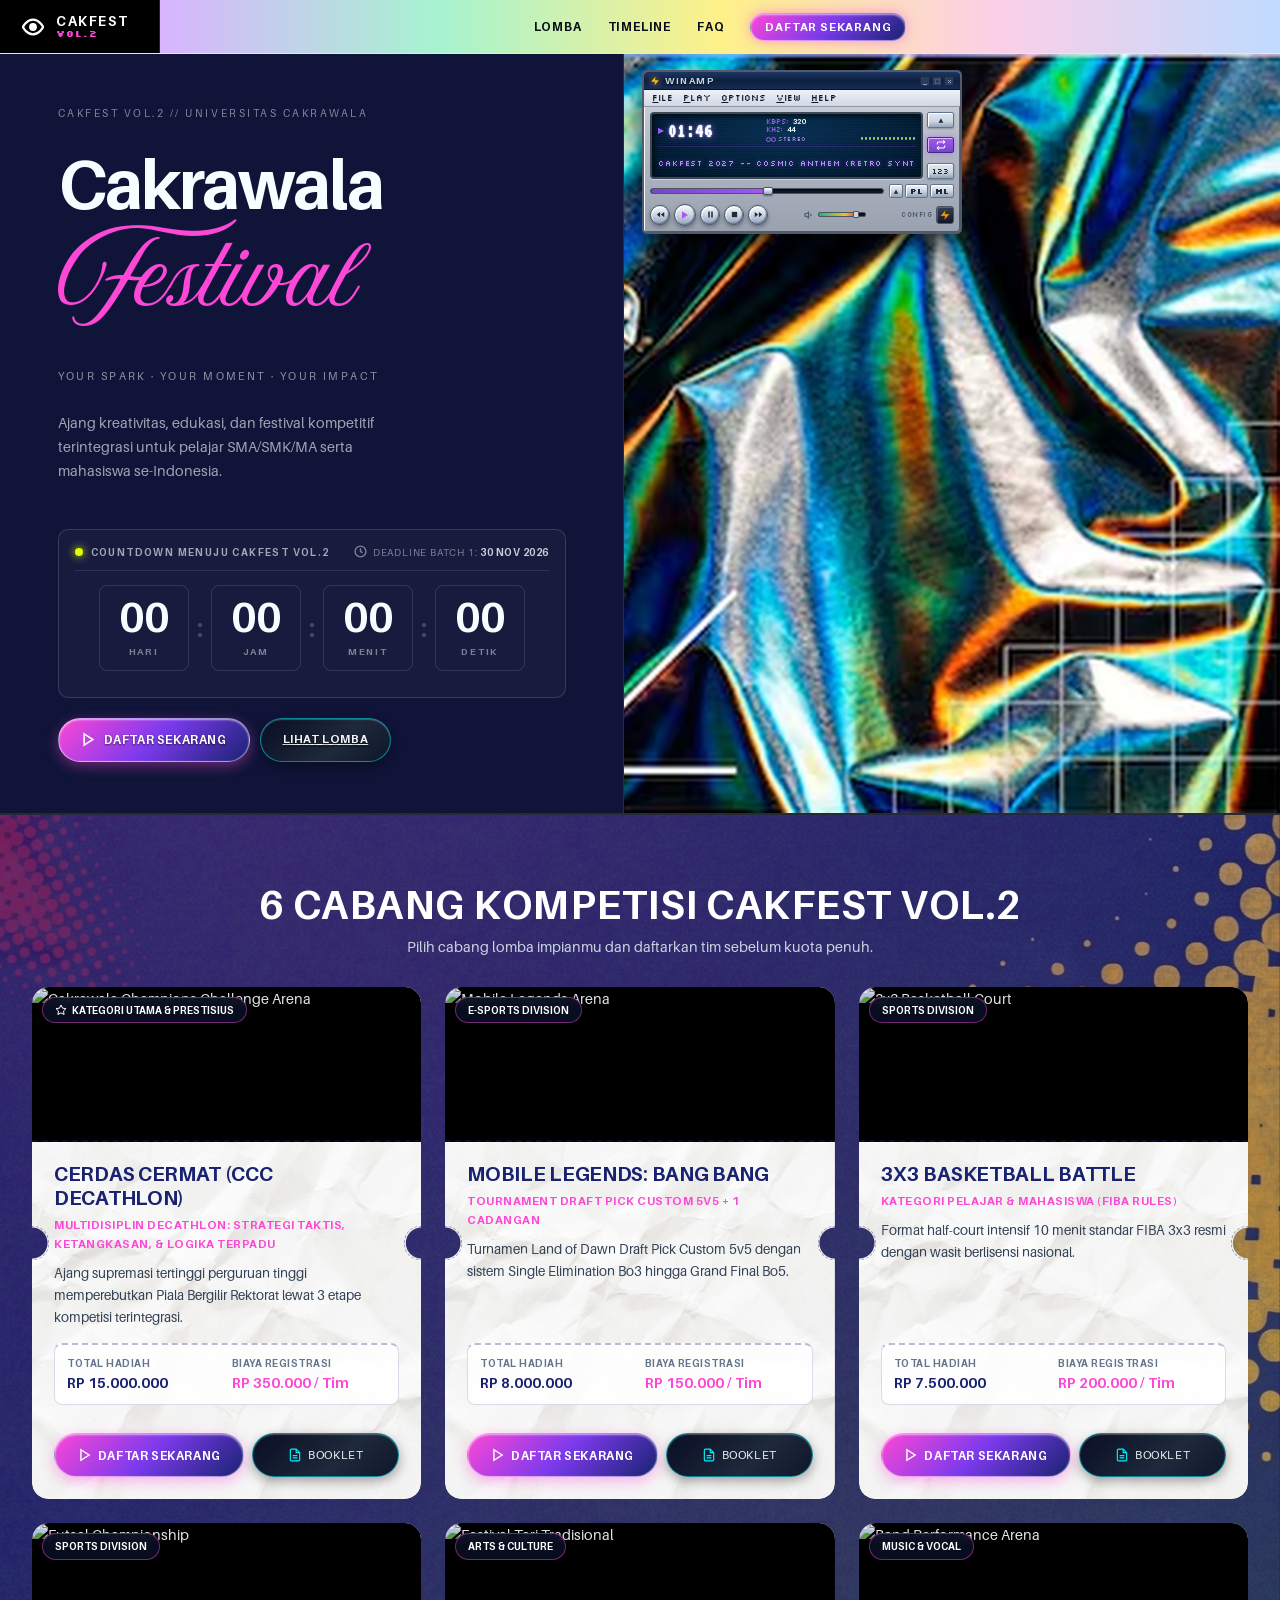
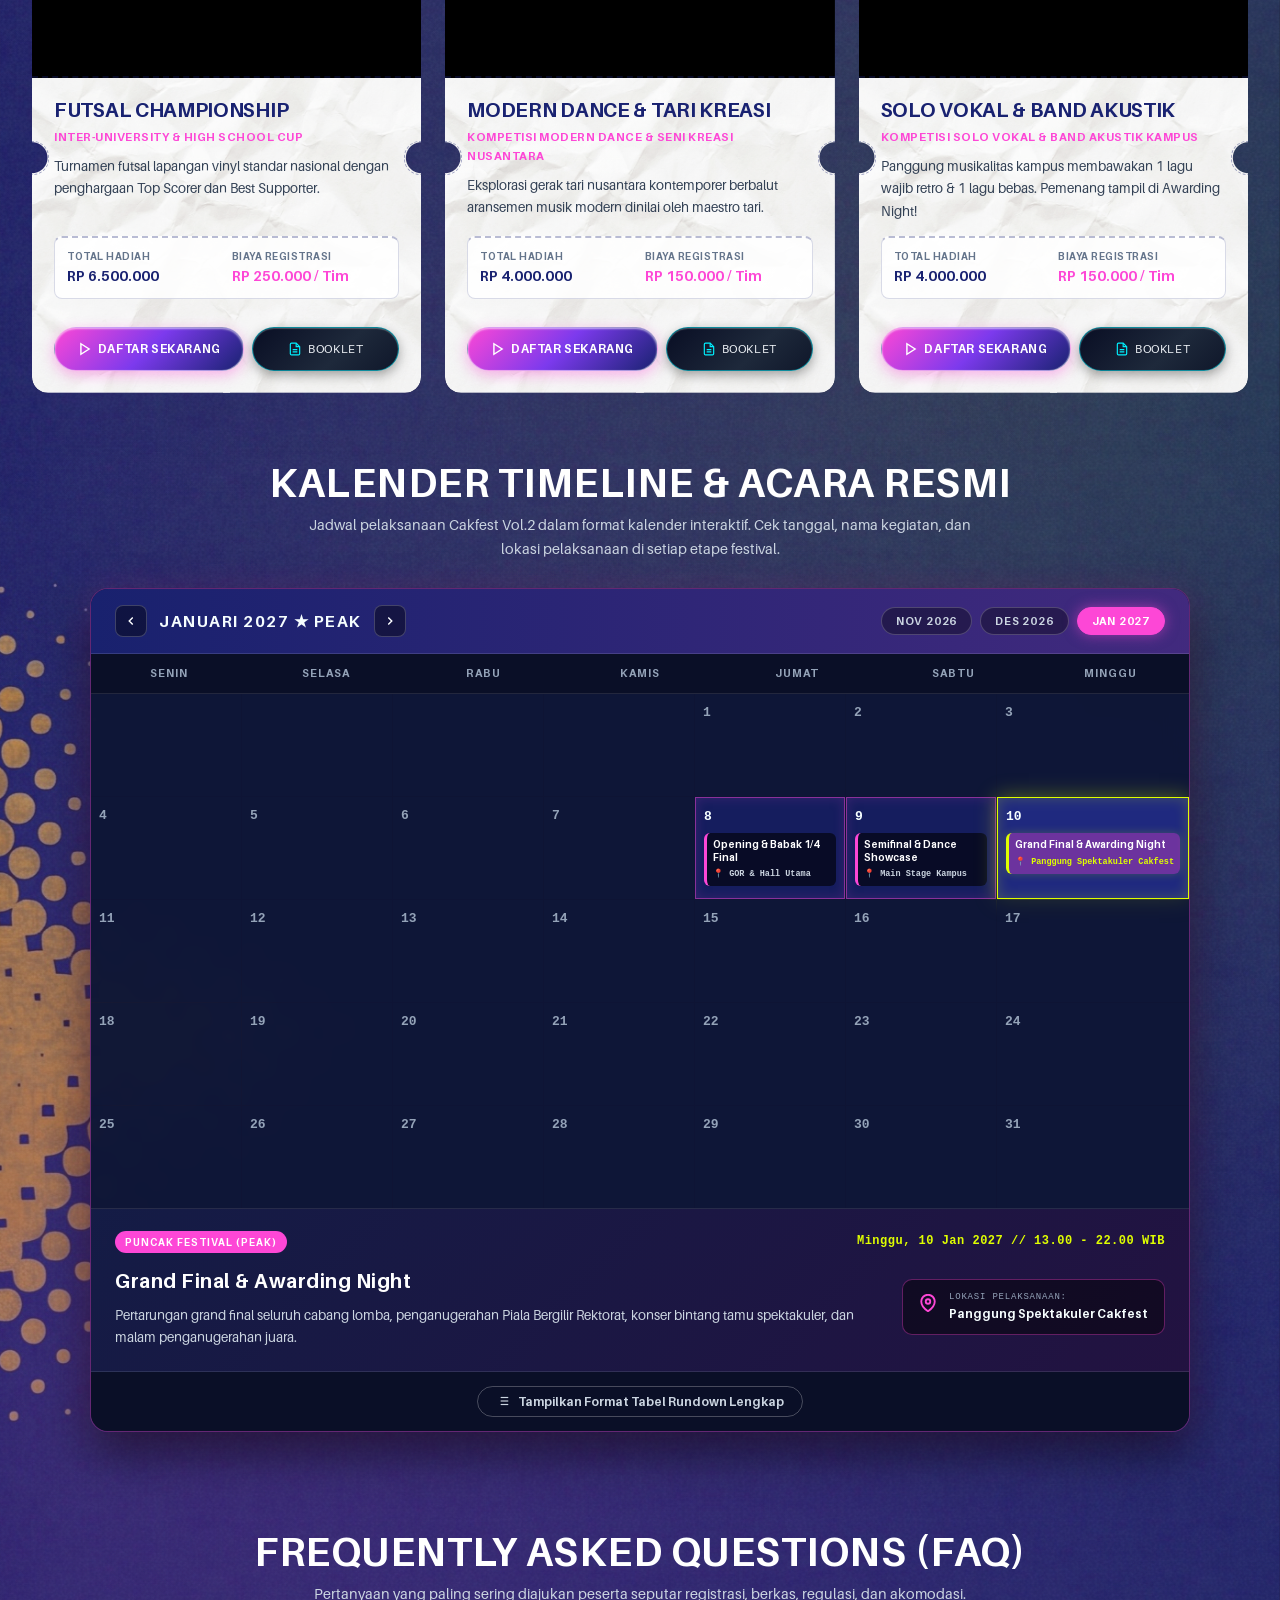
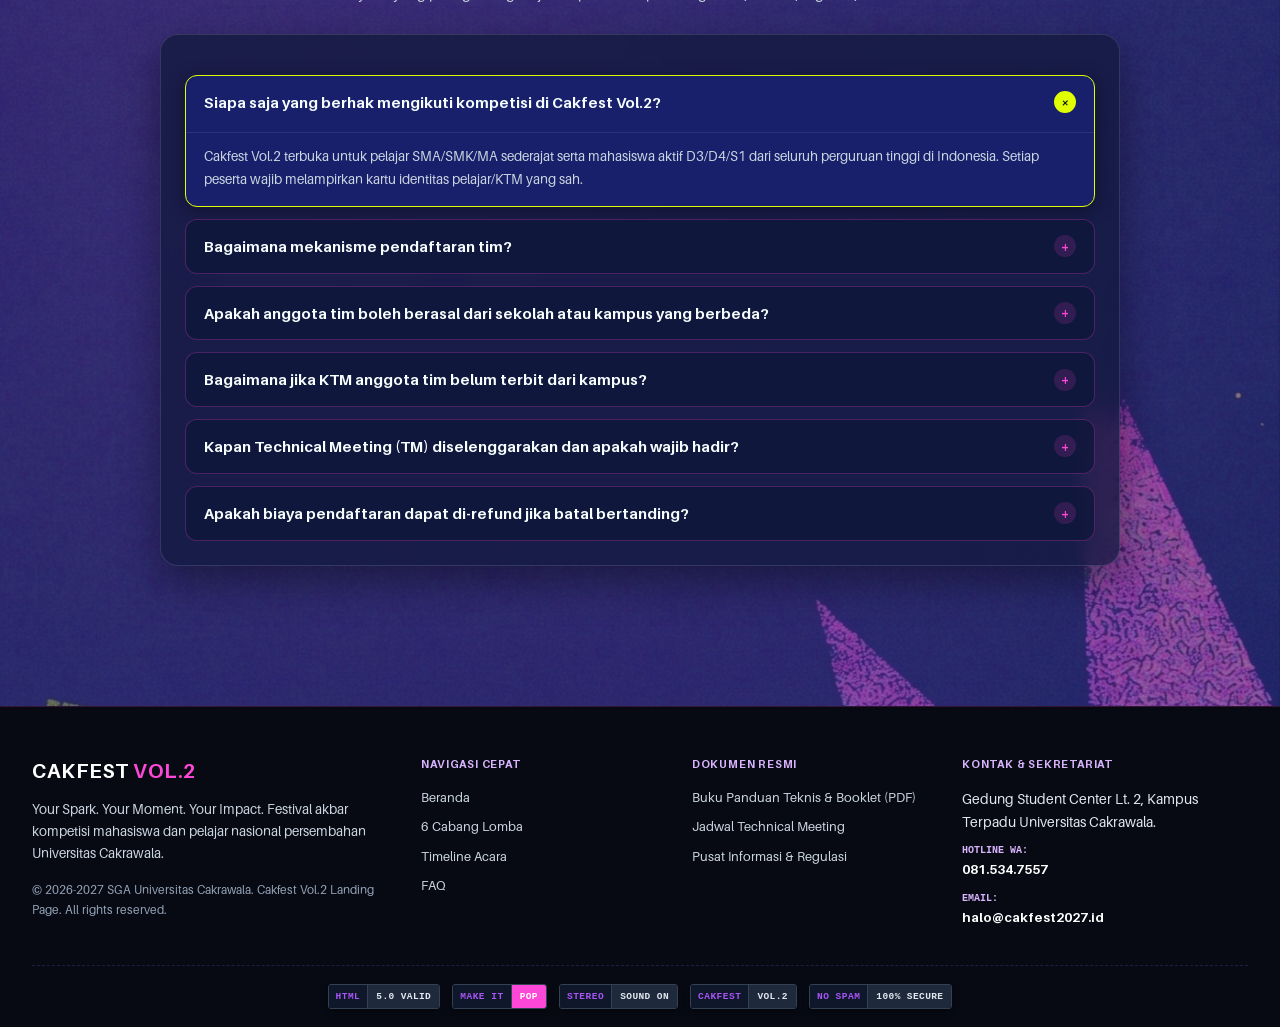
==== commit b780c986: "new design" ====
--- a/index.html
+++ b/index.html
@@ -3,8 +3,8 @@
 <head>
   <meta charset="UTF-8">
   <meta name="viewport" content="width=device-width, initial-scale=1.0">
-  <title>CAKFEST VOL.2 // Universitas Cakrawala - Make It Pop: Turn Your Spark Into Impact</title>
-  <meta name="description" content="Portal Resmi Cakrawala Festival (CAKFEST) VOL.2 - Universitas Cakrawala. Make It Pop: Turn Your Spark Into Impact. Ajang kreativitas, edukasi, dan kompetisi bergengsi untuk pelajar &amp; mahasiswa nasional.">
+  <title>CAKFEST VOL.2 // Universitas Cakrawala - Your Spark. Your Moment. Your Impact.</title>
+  <meta name="description" content="Portal Resmi Cakrawala Festival (CAKFEST) VOL.2 - Universitas Cakrawala. Your Spark. Your Moment. Your Impact. Ajang kreativitas, edukasi, dan kompetisi bergengsi untuk pelajar &amp; mahasiswa nasional.">
   <!-- Brand Fonts: Aileron, Chakra Petch, Silkscreen, Sora, Space Grotesk, VT323 -->
   <link rel="preconnect" href="https://fonts.googleapis.com">
   <link rel="preconnect" href="https://fonts.gstatic.com" crossorigin>
@@ -28,14 +28,14 @@
   <!-- ==========================================================================
        MAIN LANDING PAGE WORKSPACE CONTAINER
        Layout Flow:
-       1. Make It Pop (Hero + Brand Concept + 4 Pillars + Prominent Countdown)
+       1. Hero (Judul, Tagline, Countdown)
        2. Lomba (6 Cabang Kompetisi, Only "Daftar Sekarang" button)
        3. Timeline Perlombaan / Acara (4-Phase Milestones + Rundown Table)
        4. FAQ (Interactive Accordion)
        5. Footer
        ========================================================================== -->
   <!-- ==========================================================================
-       SECTION 1: HERO & MAKE IT POP ARENA (#beranda)
+       SECTION 1: HERO ARENA (#beranda)
        Full-Width Edge-to-Edge Hero (No Rounded Border)
        ========================================================================== -->
   <header class="hero-section-arena hero-fullwidth" id="beranda">
@@ -57,7 +57,6 @@
           </div>
 
           <div class="holo-gradient-nav-strip">
-            <a href="#make-it-pop" class="holo-nav-link">MAKE IT POP</a>
             <a href="#kompetisi" class="holo-nav-link">LOMBA</a>
             <a href="#timeline" class="holo-nav-link">TIMELINE</a>
             <a href="#faq" class="holo-nav-link">FAQ</a>
@@ -68,22 +67,20 @@
         <!-- Split 2-Column Body -->
         <div class="hero-holo-split-body">
           
-          <!-- Left Column: High-Contrast, Make It Pop Branding & Prominent Countdown -->
+          <!-- Left Column: Hero branding & countdown -->
           <div class="hero-holo-left-content">
             <div class="hero-holo-eyebrow">
-              <span class="holo-dot"></span>
-              <svg viewBox="0 0 24 24" width="13" height="13" fill="none" stroke="#fd47d6" stroke-width="2.5" style="vertical-align:middle; margin-right:4px;">
-                <polygon points="12 2 15.09 8.26 22 9.27 17 14.14 18.18 21.02 12 17.77 5.82 21.02 7 14.14 2 9.27 8.91 8.26 12 2"/>
-              </svg>
               <span>CAKFEST VOL.2 // UNIVERSITAS CAKRAWALA</span>
             </div>
 
-            <h1 class="hero-holo-main-title">
-              CAKRAWALA<span class="pop-text">FESTIVAL</span>
+            <h1 class="hero-holo-main-title" aria-label="Cakrawala Festival">
+              <span class="title-line">Cakrawala</span>
+              <span class="title-line pop-text">Festival</span>
             </h1>
 
-            <p class="hero-holo-lead-desc" style="font-size:15px; margin-bottom:14px; color:#f1f5f9; line-height:1.65;">
-              <strong>"Turn Your Spark Into Impact"</strong> &mdash; <em>"Your Spark. Your Moment. Your Impact."</em><br>
+            <p class="hero-holo-tagline">Your Spark &middot; Your Moment &middot; Your Impact</p>
+
+            <p class="hero-holo-lead-desc">
               Ajang kreativitas, edukasi, dan festival kompetitif terintegrasi untuk pelajar SMA/SMK/MA serta mahasiswa se-Indonesia.
             </p>
 
@@ -96,7 +93,7 @@
                 </div>
                 <div class="countdown-target-info">
                   <svg width="13" height="13" viewBox="0 0 24 24" fill="none" stroke="currentColor" stroke-width="2.5"><circle cx="12" cy="12" r="10"/><polyline points="12 6 12 12 16 14"/></svg>
-                  <span>DEADLINE BATCH 1: <strong>30 NOV 2026</strong></span>
+                  <span><span class="deadline-label">DEADLINE BATCH 1: </span><strong>30 NOV 2026</strong></span>
                 </div>
               </div>
 
@@ -292,88 +289,6 @@
     </header>
 
   <main class="landing-main-flow">
-
-    <!-- ==========================================================================
-         BRAND PILLARS: MAKE IT POP (#make-it-pop)
-         Canva Brand Guidelines: 4 Pilar Penggerak Cakfest Vol.2
-         ========================================================================== -->
-    <section class="landing-section brand-concept-section" id="make-it-pop" style="padding-top: 10px; padding-bottom: 24px;">
-      <div class="landing-section-header">
-        <h2 style="margin: 0 auto 10px auto; font-size: clamp(24px, 3.2vw, 36px); text-align: center;">
-          MAKE IT POP: <span class="text-pop-magenta">TURN YOUR SPARK</span> <span class="text-electric-lime">INTO IMPACT</span>
-        </h2>
-        <p style="font-size: 14.5px; max-width: 760px; margin: 0 auto; text-align: center; color: #cbd5e1; line-height: 1.6;">
-          Cakfest Vol.2 memadukan 4 pilar penggerak untuk menciptakan wadah kolaborasi, ruang kreativitas, dan kompetisi bergengsi bagi generasi muda.
-        </p>
-      </div>
-
-      <!-- 4 Brand Pillars (Canva Guidelines Slide 4) -->
-      <div class="brand-pillars-strip">
-        <div class="brand-pillar-card">
-          <div class="brand-pillar-icon pillar-collab">
-            <svg width="22" height="22" viewBox="0 0 24 24" fill="none" stroke="#f6feff" stroke-width="2" stroke-linecap="round" stroke-linejoin="round">
-              <path d="M17 21v-2a4 4 0 0 0-4-4H5a4 4 0 0 0-4 4v2"></path>
-              <circle cx="9" cy="7" r="4"></circle>
-              <path d="M23 21v-2a4 4 0 0 0-3-3.87"></path>
-              <path d="M16 3.13a4 4 0 0 1 0 7.75"></path>
-            </svg>
-          </div>
-          <div class="brand-pillar-title">
-            <span>Collaborative</span>
-          </div>
-          <p class="brand-pillar-desc">
-            Wadah persaudaraan, jejaring positif, dan kerja sama suportif antarmahasiswa dan pelajar nusantara.
-          </p>
-        </div>
-
-        <div class="brand-pillar-card">
-          <div class="brand-pillar-icon pillar-creative">
-            <svg width="22" height="22" viewBox="0 0 24 24" fill="none" stroke="#fd47d6" stroke-width="2" stroke-linecap="round" stroke-linejoin="round">
-              <path d="M9 18h6"></path>
-              <path d="M10 22h4"></path>
-              <path d="M15.09 14c.18-.98.65-1.74 1.41-2.5A4.65 4.65 0 0 0 18 8 6 6 0 0 0 6 8c0 1 .23 2.23 1.5 3.5A4.61 4.61 0 0 1 8.91 14"></path>
-            </svg>
-          </div>
-          <div class="brand-pillar-title">
-            <span class="text-pop-magenta">Creative &amp; Innovative</span>
-          </div>
-          <p class="brand-pillar-desc">
-            Ruang ekspresi bakat tanpa batas—dari musik, tari kreasi, esport, teknologi, hingga olahraga.
-          </p>
-        </div>
-
-        <div class="brand-pillar-card">
-          <div class="brand-pillar-icon pillar-impact">
-            <svg width="22" height="22" viewBox="0 0 24 24" fill="none" stroke="#e0ff00" stroke-width="2" stroke-linecap="round" stroke-linejoin="round">
-              <path d="M4.5 16.5c-1.5 1.26-2 5-2 5s3.74-.5 5-2c.71-.84.7-2.13-.09-2.91a2.18 2.18 0 0 0-2.91-.09z"></path>
-              <path d="m12 15-3-3a22 22 0 0 1 2-3.95A12.88 12.88 0 0 1 22 2c0 2.72-.78 7.5-6 11a22.35 22.35 0 0 1-4 2z"></path>
-              <path d="M9 12H4s.55-3.03 2-4c1.62-1.08 5 0 5 0"></path>
-              <path d="M12 15v5s3.03-.55 4-2c1.08-1.62 0-5 0-5"></path>
-            </svg>
-          </div>
-          <div class="brand-pillar-title">
-            <span class="text-electric-lime">Impactful</span>
-          </div>
-          <p class="brand-pillar-desc">
-            Mendorong setiap potensi menjadi karya nyata yang berani tampil dan memberi dampak positif (<em>Make It Pop</em>).
-          </p>
-        </div>
-
-        <div class="brand-pillar-card">
-          <div class="brand-pillar-icon pillar-energy">
-            <svg width="22" height="22" viewBox="0 0 24 24" fill="none" stroke="#ffbb37" stroke-width="2" stroke-linecap="round" stroke-linejoin="round">
-              <polygon points="13 2 3 14 12 14 11 22 21 10 12 10 13 2"></polygon>
-            </svg>
-          </div>
-          <div class="brand-pillar-title">
-            <span class="text-amber-gold">Energetic &amp; Youthful</span>
-          </div>
-          <p class="brand-pillar-desc">
-            Semangat persaingan sehat, energi festival yang menyala, dan hiburan panggung yang spektakuler.
-          </p>
-        </div>
-      </div>
-    </section>
 
     <!-- ==========================================================================
          SECTION 2: 6 CABANG LOMBA (#kompetisi)
@@ -856,14 +771,14 @@
         <div class="footer-logo">
           <strong>CAKFEST <span style="color:#fd47d6;">VOL.2</span></strong>
         </div>
-        <p>Make It Pop: Turn Your Spark Into Impact. Festival akbar kompetisi mahasiswa dan pelajar nasional persembahan Universitas Cakrawala.</p>
+        <p>Your Spark. Your Moment. Your Impact. Festival akbar kompetisi mahasiswa dan pelajar nasional persembahan Universitas Cakrawala.</p>
         <span class="footer-copy-text">&copy; 2026-2027 SGA Universitas Cakrawala. Cakfest Vol.2 Landing Page. All rights reserved.</span>
       </div>
 
       <div class="footer-col">
         <h6>NAVIGASI CEPAT</h6>
         <div class="footer-links-list">
-          <a href="#beranda">Make It Pop</a>
+          <a href="#beranda">Beranda</a>
           <a href="#kompetisi">6 Cabang Lomba</a>
           <a href="#timeline">Timeline Acara</a>
           <a href="#faq">FAQ</a>
--- a/styles.css
+++ b/styles.css
@@ -321,120 +321,6 @@
   color: var(--brand-accent-lime, #e0ff00) !important;
 }
 
-.text-amber-gold {
-  color: var(--brand-accent-amber, #ffbb37) !important;
-}
-
-/* Brand Pillars Container */
-.brand-pillars-strip {
-  display: grid;
-  grid-template-columns: repeat(4, 1fr);
-  gap: 16px;
-  margin: 32px 0 24px;
-}
-
-@media (max-width: 992px) {
-  .brand-pillars-strip {
-    grid-template-columns: repeat(2, 1fr);
-  }
-}
-
-@media (max-width: 576px) {
-  .brand-pillars-strip {
-    grid-template-columns: 1fr;
-  }
-}
-
-.brand-pillar-card {
-  background: rgba(13, 21, 44, 0.75);
-  border: var(--border-width-01) solid rgba(253, 71, 214, 0.22);
-  border-radius: var(--border-radius-lg, 12px);
-  padding: 18px;
-  transition: all 0.25s cubic-bezier(0.16, 1, 0.3, 1);
-  position: relative;
-  overflow: hidden;
-  backdrop-filter: blur(8px);
-}
-
-.brand-pillar-card:hover {
-  transform: translateY(-3px);
-  border-color: var(--brand-secondary, #fd47d6);
-  box-shadow: 0 8px 24px rgba(253, 71, 214, 0.18);
-}
-
-.brand-pillar-card::before {
-  content: "";
-  position: absolute;
-  top: 0;
-  left: 0;
-  right: 0;
-  height: 2px;
-  background: linear-gradient(90deg, var(--brand-secondary, #fd47d6), var(--brand-accent-lime, #e0ff00));
-  opacity: 0.8;
-}
-
-.brand-pillar-icon {
-  width: 44px;
-  height: 44px;
-  border-radius: 12px;
-  background: rgba(25, 34, 113, 0.45);
-  border: 1px solid rgba(253, 71, 214, 0.3);
-  display: inline-flex;
-  align-items: center;
-  justify-content: center;
-  margin-bottom: 12px;
-  transition: all 0.25s cubic-bezier(0.16, 1, 0.3, 1);
-  box-shadow: 0 4px 12px rgba(0, 0, 0, 0.25);
-}
-
-.brand-pillar-card:hover .brand-pillar-icon {
-  background: rgba(253, 71, 214, 0.18);
-  border-color: var(--brand-secondary, #fd47d6);
-  transform: translateY(-2px) scale(1.05);
-  box-shadow: 0 0 16px rgba(253, 71, 214, 0.35);
-}
-
-.brand-pillar-icon.pillar-collab {
-  border-color: rgba(246, 254, 255, 0.4);
-  background: rgba(25, 34, 113, 0.6);
-}
-
-.brand-pillar-icon.pillar-creative {
-  border-color: rgba(253, 71, 214, 0.4);
-  background: rgba(68, 43, 130, 0.5);
-}
-
-.brand-pillar-icon.pillar-impact {
-  border-color: rgba(224, 255, 0, 0.4);
-  background: rgba(25, 34, 113, 0.6);
-}
-
-.brand-pillar-icon.pillar-energy {
-  border-color: rgba(255, 187, 55, 0.4);
-  background: rgba(68, 43, 130, 0.5);
-}
-
-.brand-pillar-title {
-  font-family: 'Space Grotesk', sans-serif !important;
-  font-size: 16px;
-  font-weight: 800;
-  font-size: 15px;
-  font-weight: 800;
-  color: #ffffff;
-  letter-spacing: 0.5px;
-  margin-bottom: 6px;
-  display: flex;
-  align-items: center;
-  gap: 6px;
-}
-
-.brand-pillar-desc {
-  font-family: var(--font-body);
-  font-size: 12.5px;
-  line-height: 1.55;
-  color: #cbd5e1;
-}
-
 * {
   box-sizing: border-box;
   margin: 0;
@@ -1134,14 +1020,6 @@
   color: #c084fc;
   letter-spacing: 0.8px;
   margin-bottom: 12px;
-}
-
-.holo-dot {
-  width: 6px;
-  height: 6px;
-  border-radius: 50%;
-  background: #a855f7;
-  box-shadow: 0 0 8px #a855f7;
 }
 
 .hero-holo-main-title {
@@ -8072,31 +7950,53 @@
    - Body / Paragraphs: Aileron 400 (Regular, Clean, Legible)
    ========================================================================== */
 
-/* Hero Main Title - Bold, Clean, Ultra-Visible Aileron */
+/* Hero Main Title: brand-guideline stack, Aileron Black + magenta second line */
 .hero-holo-main-title {
   font-family: 'Aileron', -apple-system, BlinkMacSystemFont, 'Segoe UI', Roboto, sans-serif !important;
-  font-size: clamp(48px, 6vw, 76px) !important;
+  font-size: clamp(46px, 5.4vw, 78px) !important;
   font-weight: 900 !important;
-  line-height: 1.05 !important;
-  letter-spacing: -0.5px !important;
-  text-transform: uppercase !important;
-  color: #ffffff !important;
-  margin-bottom: 14px !important;
+  line-height: 1.02 !important;
+  letter-spacing: -0.038em !important;
+  text-transform: none !important;
+  color: #f6feff !important;
+  margin: 0 0 18px 0 !important;
   display: block !important;
-  -webkit-text-stroke: 0px !important;
-  text-shadow: 
-    0 4px 18px rgba(0, 0, 0, 0.85),
-    0 0 30px rgba(25, 34, 113, 0.8) !important;
+  -webkit-text-stroke: 0 !important;
+  text-shadow: none !important;
+}
+
+.hero-holo-main-title .title-line {
+  display: block;
 }
 
 .hero-holo-main-title .pop-text {
+  font-family: 'Amoresa', script, 'Aileron', -apple-system, sans-serif !important;
+  font-size: 1.2em !important;
+  font-weight: 700 !important;
+  line-height: 1.12 !important;
+  text-transform: none !important;
+  color: #fd47d6 !important;
+  letter-spacing: 0.005em !important;
+  text-shadow: none !important;
+  display: block;
+  margin-top: 0.42em;
+  transform: none;
+}
+
+/* Tagline: quiet tracked caps, no script at body size */
+.hero-holo-tagline {
   font-family: 'Aileron', -apple-system, BlinkMacSystemFont, 'Segoe UI', Roboto, sans-serif !important;
-  font-weight: 900 !important;
-  color: #fd47d6 !important;
-  text-shadow: 
-    0 0 28px rgba(253, 71, 214, 0.85),
-    0 4px 18px rgba(0, 0, 0, 0.9) !important;
-  display: inline-block;
+  font-size: 11px;
+  font-weight: 600;
+  line-height: 1.4;
+  letter-spacing: 0.22em;
+  text-transform: uppercase;
+  color: rgba(246, 254, 255, 0.55);
+  margin: 0 0 26px 0;
+}
+
+.hero-holo-main-title + .hero-holo-tagline {
+  margin-top: 2px;
 }
 
 /* Headings across all sections: Aileron Heavy (weight: 800 / 900) */
@@ -8186,91 +8086,189 @@
   background: linear-gradient(135deg, #fd47d6 0%, #7c3aed 50%, #192271 100%) !important;
 }
 
-/* Buttons */
-.btn-holo-primary,
-.btn-cabor-apply,
-.btn-submit-registration {
-  font-family: var(--font-brand-body) !important;
-  font-size: 13px !important;
-  font-weight: 800 !important;
-  letter-spacing: 0.8px !important;
-  text-transform: uppercase !important;
+/* Buttons: hero CTA reuses the established site button system
+   (.btn-cabor-apply / .btn-cabor-booklet) so all CTAs look identical */
+.btn-holo-primary {
+  min-height: 44px !important;
+  height: 44px !important;
+  padding: 0 22px !important;
   background: linear-gradient(135deg, #fd47d6 0%, #7c3aed 50%, #192271 100%) !important;
   color: #ffffff !important;
-  border: 1.5px solid rgba(255, 255, 255, 0.45) !important;
-  box-shadow: 0 4px 18px rgba(253, 71, 214, 0.45), inset 0 2px 3px rgba(255, 255, 255, 0.7) !important;
-}
-
-.btn-holo-primary:hover,
-.btn-cabor-apply:hover,
-.btn-submit-registration:hover {
-  background: linear-gradient(135deg, #e0ff00 0%, #fd47d6 100%) !important;
-  color: #090e24 !important;
+  border: 1.5px solid rgba(255, 255, 255, 0.5) !important;
+  border-radius: 999px !important;
+  font-family: var(--font-brand-body) !important;
+  font-size: 12px !important;
+  font-weight: 800 !important;
+  letter-spacing: 0.6px !important;
+  text-transform: uppercase !important;
+  box-shadow: 0 4px 14px rgba(253, 71, 214, 0.4), inset 0 1px 2px rgba(255, 255, 255, 0.6) !important;
+}
+
+.btn-holo-primary::before {
+  display: none !important;
+}
+
+.btn-holo-primary:hover {
+  background: linear-gradient(135deg, #e0ff00 0%, #fd47d6 70%, #192271 100%) !important;
+  color: #090e1f !important;
   border-color: #ffffff !important;
   transform: translateY(-2px) !important;
-  box-shadow: 0 6px 24px rgba(224, 255, 0, 0.6), inset 0 2px 4px rgba(255, 255, 255, 0.9) !important;
+  box-shadow: 0 6px 20px rgba(224, 255, 0, 0.55), inset 0 2px 4px rgba(255, 255, 255, 0.9) !important;
 }
 
 .btn-holo-secondary {
+  min-height: 44px !important;
+  height: 44px !important;
+  padding: 0 22px !important;
+  background: linear-gradient(135deg, #090e24 0%, #1e293b 60%, #0f172a 100%) !important;
+  color: #f1f5f9 !important;
+  border: 1.5px solid rgba(0, 240, 255, 0.5) !important;
+  border-radius: 999px !important;
   font-family: var(--font-brand-body) !important;
-  font-size: 12.5px !important;
+  font-size: 11.5px !important;
   font-weight: 800 !important;
   letter-spacing: 0.6px !important;
-  background: rgba(25, 34, 113, 0.8) !important;
-  border: 1.5px solid #e0ff00 !important;
-  color: #ffffff !important;
+  text-transform: uppercase !important;
+  box-shadow: 0 4px 12px rgba(0, 0, 0, 0.35), inset 0 1px 1px rgba(255, 255, 255, 0.25) !important;
+}
+
+.btn-holo-secondary::before {
+  display: none !important;
 }
 
 .btn-holo-secondary:hover {
-  background: #192271 !important;
-  border-color: #fd47d6 !important;
-  color: #e0ff00 !important;
+  background: linear-gradient(135deg, #00f0ff 0%, #0284c7 60%, #192271 100%) !important;
+  color: #04101e !important;
+  border-color: #ffffff !important;
+  transform: translateY(-2px) !important;
+  box-shadow: 0 6px 20px rgba(0, 240, 255, 0.55), inset 0 2px 4px rgba(255, 255, 255, 0.8) !important;
 }
 
 /* ==========================================================================
-   COUNTDOWN MEGA SHOWCASE - CRISP, MODERN, ULTRA-READABLE
+   HERO - EDITORIAL LAYOUT PASS (brand navy, hairline rules, generous rhythm)
+   ========================================================================== */
+.hero-holo-left-content {
+  background: #0f1438 !important;
+  border-right: 1px solid rgba(246, 254, 255, 0.09) !important;
+  padding: clamp(32px, 4vw, 56px) clamp(24px, 4.5vw, 64px) !important;
+  justify-content: center !important;
+  gap: 0 !important;
+}
+
+.hero-holo-eyebrow {
+  font-family: var(--font-brand-body) !important;
+  font-size: 10.5px !important;
+  font-weight: 500 !important;
+  letter-spacing: 0.24em !important;
+  text-transform: uppercase;
+  color: rgba(246, 254, 255, 0.5) !important;
+  margin-bottom: 26px !important;
+  gap: 0 !important;
+}
+
+.hero-holo-lead-desc {
+  font-size: 14.5px !important;
+  line-height: 1.65 !important;
+  color: rgba(246, 254, 255, 0.62) !important;
+  max-width: 46ch !important;
+  margin-bottom: 28px !important;
+}
+
+.hero-holo-actions-deck {
+  gap: 10px !important;
+  margin-bottom: 0 !important;
+  margin-top: 4px !important;
+}
+
+/* ==========================================================================
+   COUNTDOWN - QUIET, EDITORIAL TREATMENT (hairline frame, tabular digits)
    ========================================================================== */
 .hero-countdown-showcase {
-  background: linear-gradient(135deg, rgba(25, 34, 113, 0.92) 0%, rgba(14, 22, 56, 0.96) 60%, rgba(68, 43, 130, 0.9) 100%) !important;
-  border: 2px solid #fd47d6 !important;
-  box-shadow: 0 10px 35px rgba(0, 0, 0, 0.5), 0 0 30px rgba(253, 71, 214, 0.35) !important;
-}
-
-.countdown-digit-box {
-  background: #080c20 !important;
-  border: 1.5px solid rgba(224, 255, 0, 0.5) !important;
-  box-shadow: inset 0 2px 6px rgba(0, 0, 0, 0.8), 0 4px 12px rgba(0, 0, 0, 0.4) !important;
+  background: rgba(246, 254, 255, 0.035) !important;
+  border: 1px solid rgba(246, 254, 255, 0.14) !important;
+  border-radius: 10px !important;
+  box-shadow: none !important;
+  backdrop-filter: none !important;
+  padding: 14px 16px !important;
+}
+
+.hero-countdown-showcase::after {
+  display: none !important;
+}
+
+.countdown-showcase-header {
+  border-bottom: 1px solid rgba(246, 254, 255, 0.1) !important;
+  padding-bottom: 10px !important;
+  margin-bottom: 14px !important;
+}
+
+.live-pulse-badge {
+  background: transparent !important;
+  border: 0 !important;
+  padding: 0 !important;
+}
+
+.countdown-digit-box,
+.countdown-digit-box.digit-box-secs {
+  background: transparent !important;
+  border: 1px solid rgba(246, 254, 255, 0.12) !important;
+  border-radius: 8px !important;
+  box-shadow: none !important;
+}
+
+.countdown-digit-box:hover,
+.countdown-digit-box.digit-box-secs:hover {
+  border-color: rgba(246, 254, 255, 0.3) !important;
+  transform: none !important;
 }
 
 .digit-number {
-  font-family: 'Space Grotesk', var(--font-brand-body) !important;
-  font-size: clamp(30px, 4.4vw, 44px) !important;
-  font-weight: 900 !important;
-  color: #ffffff !important;
-  text-shadow: 0 0 12px rgba(255, 255, 255, 0.6) !important;
+  font-family: 'Aileron', var(--font-brand-body) !important;
+  font-size: clamp(30px, 4.2vw, 42px) !important;
+  font-weight: 800 !important;
+  font-variant-numeric: tabular-nums;
+  letter-spacing: -0.02em !important;
+  color: #f6feff !important;
+  text-shadow: none !important;
 }
 
 .digit-number.text-electric-lime {
-  color: #e0ff00 !important;
-  text-shadow: 0 0 16px rgba(224, 255, 0, 0.75) !important;
-}
-
-.digit-label {
+  color: #f6feff !important;
+  text-shadow: none !important;
+}
+
+.digit-label,
+.digit-label.text-electric-lime {
   font-family: var(--font-brand-body) !important;
-  font-size: 11px !important;
-  font-weight: 800 !important;
-  letter-spacing: 1.5px !important;
-  color: #fd47d6 !important;
+  font-size: 9.5px !important;
+  font-weight: 600 !important;
+  letter-spacing: 0.18em !important;
+  color: rgba(246, 254, 255, 0.45) !important;
   text-transform: uppercase !important;
 }
 
-.digit-label.text-electric-lime {
-  color: #e0ff00 !important;
+.countdown-digit-sep {
+  color: rgba(246, 254, 255, 0.25) !important;
+  animation: none !important;
 }
 
 .live-text {
   font-family: var(--font-brand-body) !important;
-  font-weight: 800 !important;
+  font-weight: 600 !important;
+  font-size: 10px !important;
+  letter-spacing: 0.14em !important;
+  color: rgba(246, 254, 255, 0.62) !important;
+}
+
+.countdown-target-info {
+  font-size: 10px !important;
+  letter-spacing: 0.08em !important;
+  color: rgba(246, 254, 255, 0.45) !important;
+}
+
+.countdown-target-info strong {
+  color: rgba(246, 254, 255, 0.8) !important;
+  font-weight: 700 !important;
 }
 
 /* Card titles in competition on crumpled paper tickets */
@@ -8511,61 +8509,98 @@
   }
 
   .hero-holo-left-content {
-    padding: 20px 14px 16px !important;
-    background: #090e24 !important;
+    padding: 20px 16px 20px !important;
+    background: #0f1438 !important;
+    justify-content: flex-start !important;
+  }
+
+  /* Tablet: cap measure so hero copy doesn't stretch edge-to-edge */
+  .hero-holo-eyebrow,
+  .hero-holo-main-title,
+  .hero-holo-tagline,
+  .hero-holo-lead-desc,
+  .hero-countdown-showcase,
+  .hero-holo-actions-deck {
+    width: 100% !important;
+    max-width: 560px !important;
+    margin-left: auto !important;
+    margin-right: auto !important;
   }
 
   .hero-holo-eyebrow {
-    font-size: 10px !important;
-    margin-bottom: 8px !important;
-    letter-spacing: 0.6px !important;
+    justify-content: flex-start !important;
+  }
+
+  .hero-holo-eyebrow {
+    font-size: 9.5px !important;
+    margin-bottom: 12px !important;
+    letter-spacing: 0.14em !important;
   }
 
   .hero-holo-main-title {
-    font-size: clamp(26px, 7.6vw, 36px) !important;
-    line-height: 1.12 !important;
-    letter-spacing: -0.3px !important;
+    font-size: clamp(36px, 10.2vw, 48px) !important;
+    line-height: 1.04 !important;
+    letter-spacing: -0.038em !important;
     margin-bottom: 10px !important;
   }
 
   .hero-holo-main-title .pop-text {
-    font-size: inherit !important;
+    font-size: 1em !important;
+    line-height: 1.14 !important;
+    letter-spacing: 0.005em !important;
+    margin-top: 0.24em !important;
+  }
+
+  .hero-holo-tagline {
+    font-size: 9.5px !important;
+    letter-spacing: 0.12em !important;
+    margin-bottom: 16px !important;
   }
 
   .hero-holo-lead-desc {
-    font-size: 13px !important;
+    font-size: 12.5px !important;
     line-height: 1.55 !important;
-    color: #cbd5e1 !important;
-    margin-bottom: 14px !important;
+    color: rgba(246, 254, 255, 0.6) !important;
+    margin-bottom: 16px !important;
   }
 
   /* ------------------------------------------------------------------------
      3. COUNTDOWN MEGA SHOWCASE MOBILE TUNE
      ------------------------------------------------------------------------ */
   .hero-countdown-showcase {
-    padding: 12px 12px !important;
-    border-radius: 12px !important;
-    margin-bottom: 14px !important;
-    box-shadow: 0 6px 20px rgba(0, 0, 0, 0.4), 0 0 16px rgba(253, 71, 214, 0.25) !important;
+    padding: 12px 12px 14px !important;
+    border-radius: 10px !important;
+    margin-bottom: 16px !important;
+    box-shadow: none !important;
   }
 
   .countdown-showcase-header {
     display: flex !important;
-    flex-direction: row !important;
-    justify-content: space-between !important;
-    align-items: center !important;
-    margin-bottom: 8px !important;
-    font-size: 9.5px !important;
-    gap: 6px !important;
+    flex-direction: column !important;
+    flex-wrap: nowrap !important;
+    align-items: flex-start !important;
+    justify-content: flex-start !important;
+    margin-bottom: 10px !important;
+    padding-bottom: 8px !important;
+    gap: 4px !important;
   }
 
   .live-text {
-    font-size: 9.5px !important;
-    letter-spacing: 0.4px !important;
+    font-size: 9px !important;
+    letter-spacing: 0.1em !important;
   }
 
   .countdown-target-info {
-    font-size: 9.5px !important;
+    font-size: 9px !important;
+    letter-spacing: 0.04em !important;
+    min-width: 0 !important;
+    gap: 4px !important;
+  }
+
+  .countdown-target-info svg {
+    width: 11px !important;
+    height: 11px !important;
+    flex-shrink: 0 !important;
   }
 
   .countdown-tiles-matrix {
@@ -8573,6 +8608,7 @@
     grid-template-columns: repeat(4, 1fr) !important;
     gap: 6px !important;
     align-items: center !important;
+    max-width: 420px !important;
   }
 
   .countdown-digit-sep {
@@ -8604,15 +8640,18 @@
     grid-template-columns: 1fr 1fr !important;
     gap: 8px !important;
     width: 100% !important;
-    margin-bottom: 14px !important;
+    margin-bottom: 0 !important;
+    margin-top: 0 !important;
   }
 
   .btn-holo-primary,
   .btn-holo-secondary {
     width: 100% !important;
-    padding: 10px 8px !important;
+    min-height: 46px !important;
+    height: 46px !important;
+    padding: 0 10px !important;
     font-size: 11px !important;
-    letter-spacing: 0.5px !important;
+    letter-spacing: 0.4px !important;
     justify-content: center !important;
     border-radius: 999px !important;
   }
@@ -8621,7 +8660,7 @@
      4. HERO RIGHT COLUMN & WINAMP RETRO MICRO-PLAYER
      ------------------------------------------------------------------------ */
   .hero-holo-right-visual {
-    padding: 12px 14px 18px !important;
+    padding: 14px 16px 16px !important;
     background: #080d1e !important;
     min-height: auto !important;
     border-top: 1px solid rgba(253, 71, 214, 0.2);
@@ -8753,55 +8792,7 @@
   }
 
   /* ------------------------------------------------------------------------
-     6. BRAND PILLARS: CLEAN 2x2 GRID (PREVENT ENDLESS SCROLLING)
-     ------------------------------------------------------------------------ */
-  .brand-pillars-strip {
-    display: grid !important;
-    grid-template-columns: repeat(2, 1fr) !important;
-    gap: 10px !important;
-  }
-
-  .brand-pillar-card {
-    padding: 12px 10px !important;
-    border-radius: 12px !important;
-    display: flex !important;
-    flex-direction: column !important;
-    align-items: flex-start !important;
-    background: rgba(14, 22, 56, 0.8) !important;
-    border: 1px solid rgba(253, 71, 214, 0.25) !important;
-  }
-
-  .brand-pillar-icon {
-    width: 32px !important;
-    height: 32px !important;
-    border-radius: 8px !important;
-    margin-bottom: 8px !important;
-  }
-
-  .brand-pillar-icon svg {
-    width: 17px !important;
-    height: 17px !important;
-  }
-
-  .brand-pillar-title {
-    margin-bottom: 4px !important;
-  }
-
-  .brand-pillar-title span {
-    font-size: 12px !important;
-    font-weight: 800 !important;
-    display: block !important;
-  }
-
-  .brand-pillar-desc {
-    font-size: 11px !important;
-    line-height: 1.4 !important;
-    color: #cbd5e1 !important;
-    margin: 0 !important;
-  }
-
-  /* ------------------------------------------------------------------------
-     7. COMPETITION TICKETS: SLEEK 1-COLUMN WITH 1-ROW ACTION BUTTONS
+     6. COMPETITION TICKETS: SLEEK 1-COLUMN WITH 1-ROW ACTION BUTTONS
      ------------------------------------------------------------------------ */
   .categories-visual-grid {
     grid-template-columns: 1fr !important;
@@ -9128,19 +9119,12 @@
 }
 
 /* ==========================================================================
-   ULTRA-COMPACT MOBILE TWEAKS (max-width: 400px)
+   ULTRA-COMPACT MOBILE TWEAKS (max-width: 360px)
    ========================================================================== */
-@media (max-width: 400px) {
-  .hero-holo-main-title {
-    font-size: 26px !important;
-  }
-
-  .brand-pillars-strip {
-    grid-template-columns: 1fr !important;
-  }
-
+@media (max-width: 360px) {
   .hero-holo-actions-deck {
     grid-template-columns: 1fr !important;
+    gap: 8px !important;
   }
 
   .countdown-tiles-matrix {
@@ -9150,4 +9134,4 @@
   .digit-number {
     font-size: 19px !important;
   }
-}
+}
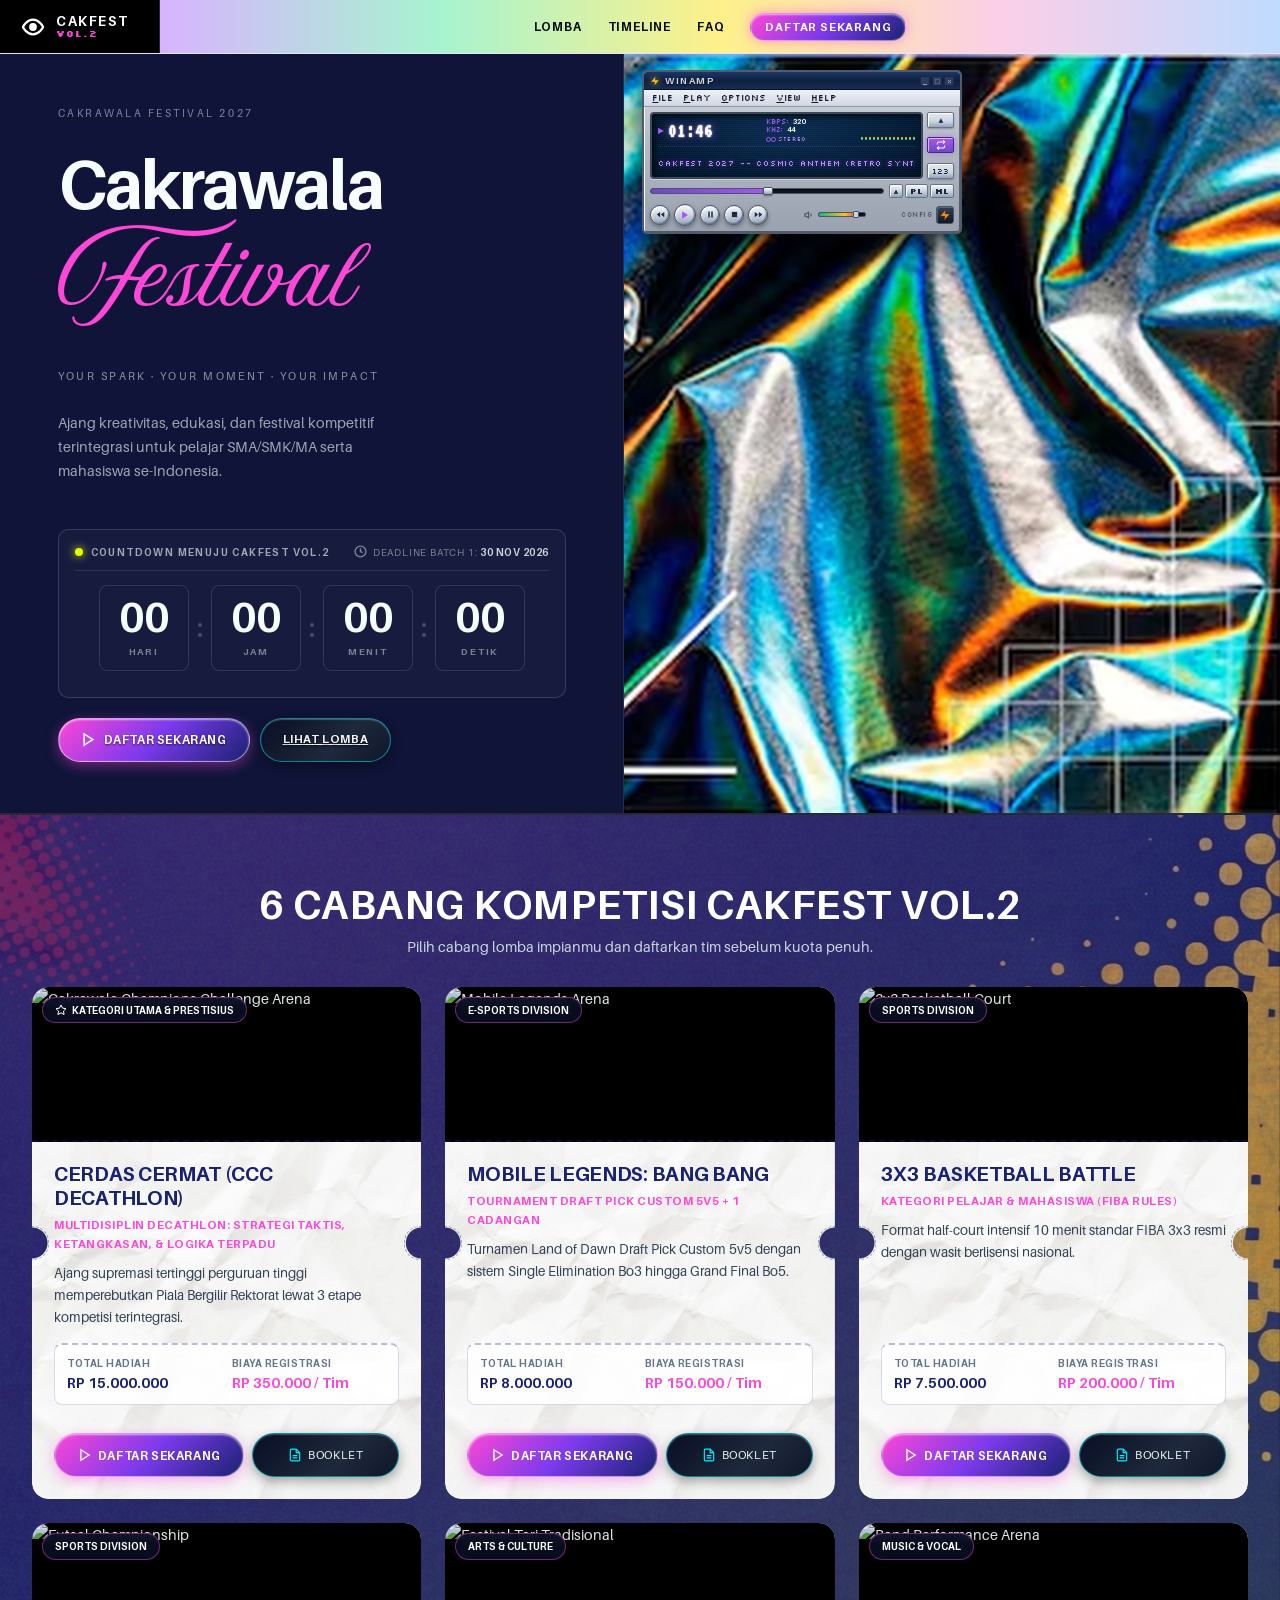
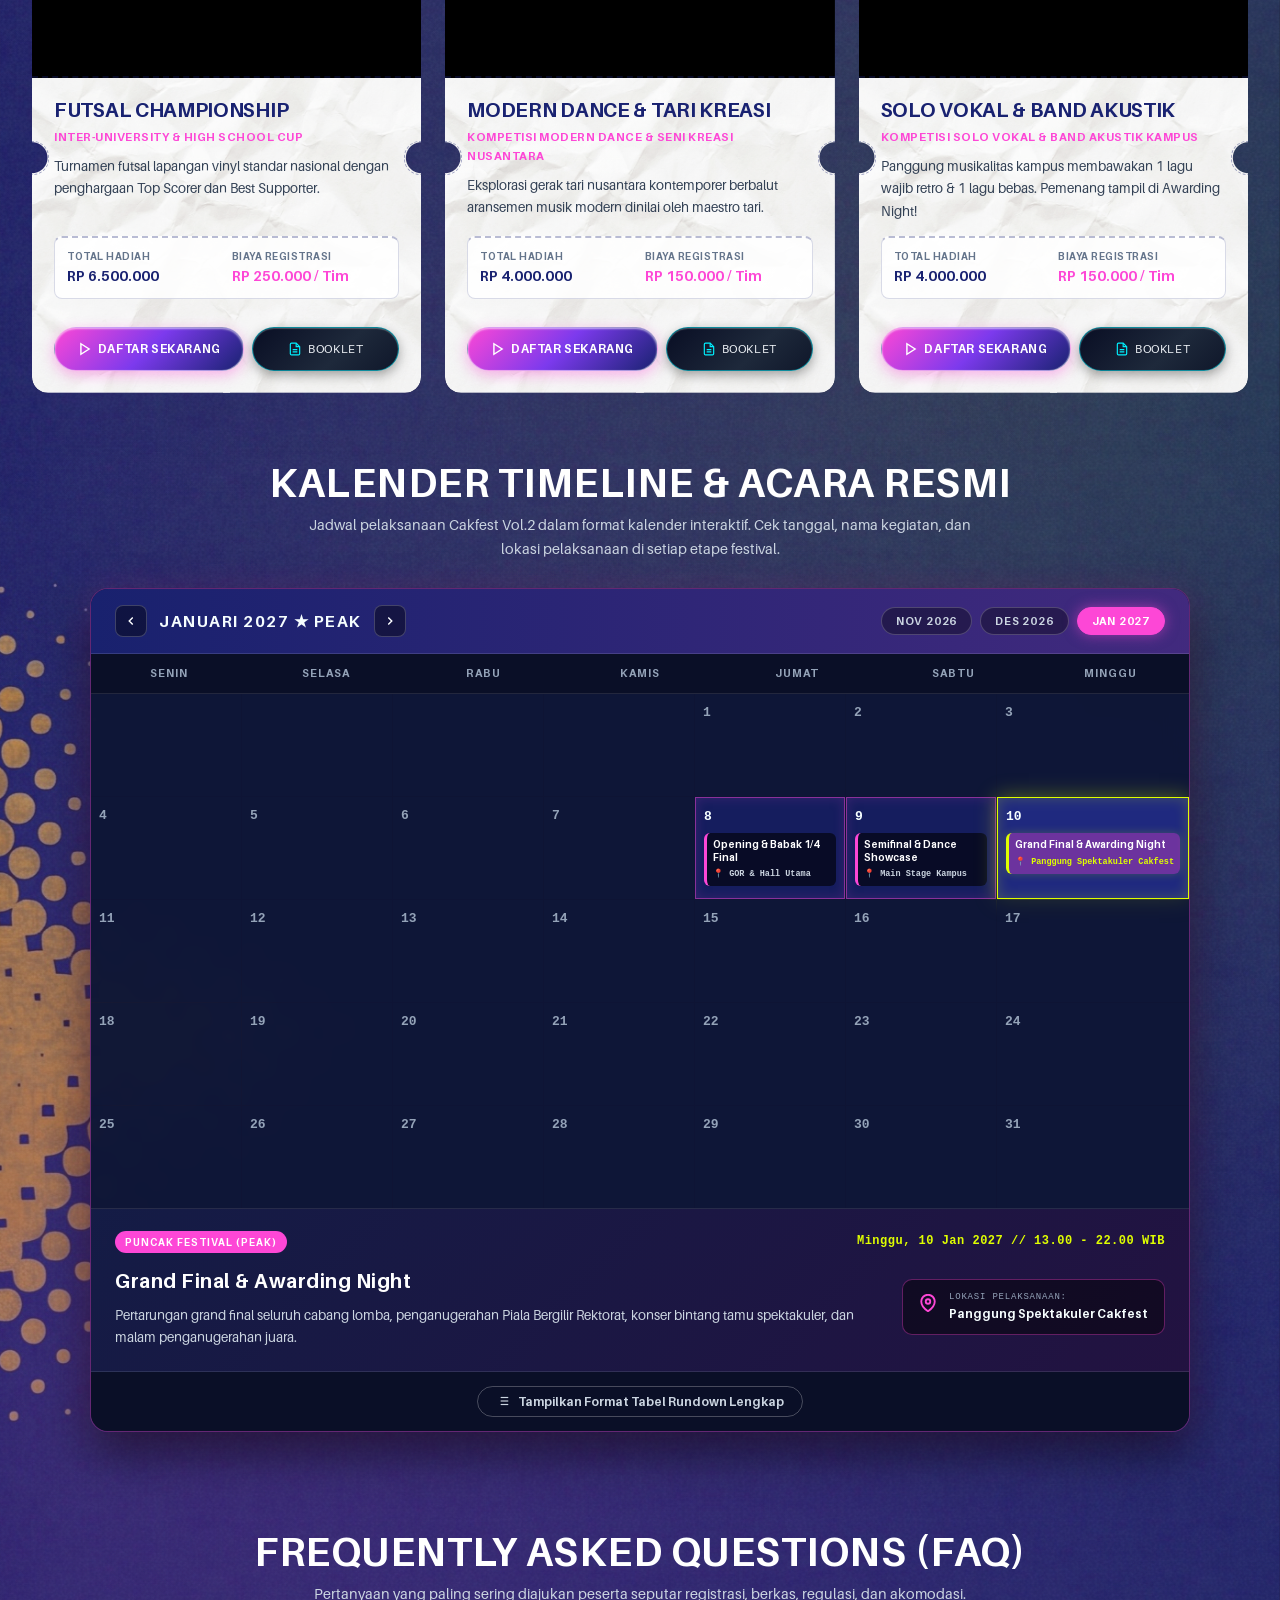
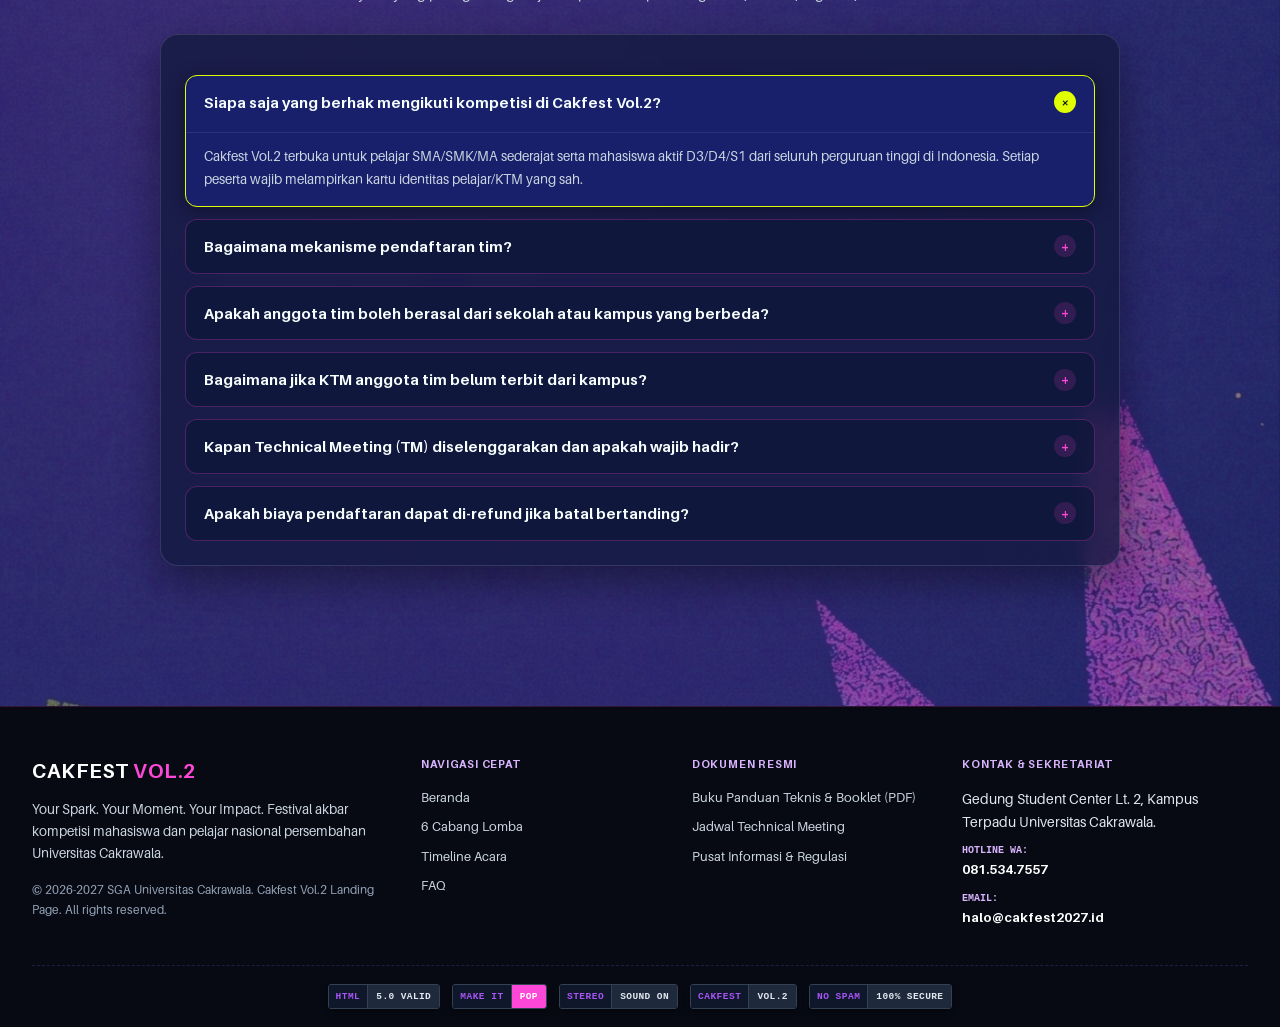
==== commit e05ed9c8: "new design" ====
--- a/index.html
+++ b/index.html
@@ -70,7 +70,7 @@
           <!-- Left Column: Hero branding & countdown -->
           <div class="hero-holo-left-content">
             <div class="hero-holo-eyebrow">
-              <span>CAKFEST VOL.2 // UNIVERSITAS CAKRAWALA</span>
+              <span>CAKRAWALA FESTIVAL 2027</span>
             </div>
 
             <h1 class="hero-holo-main-title" aria-label="Cakrawala Festival">
@@ -129,7 +129,7 @@
               </button>
 
               <a href="#kompetisi" class="btn-holo-secondary" title="Jelajahi 6 Cabang Kompetisi">
-                <span>LIHAT LOMBA</span>
+                LIHAT LOMBA
               </a>
             </div>
 
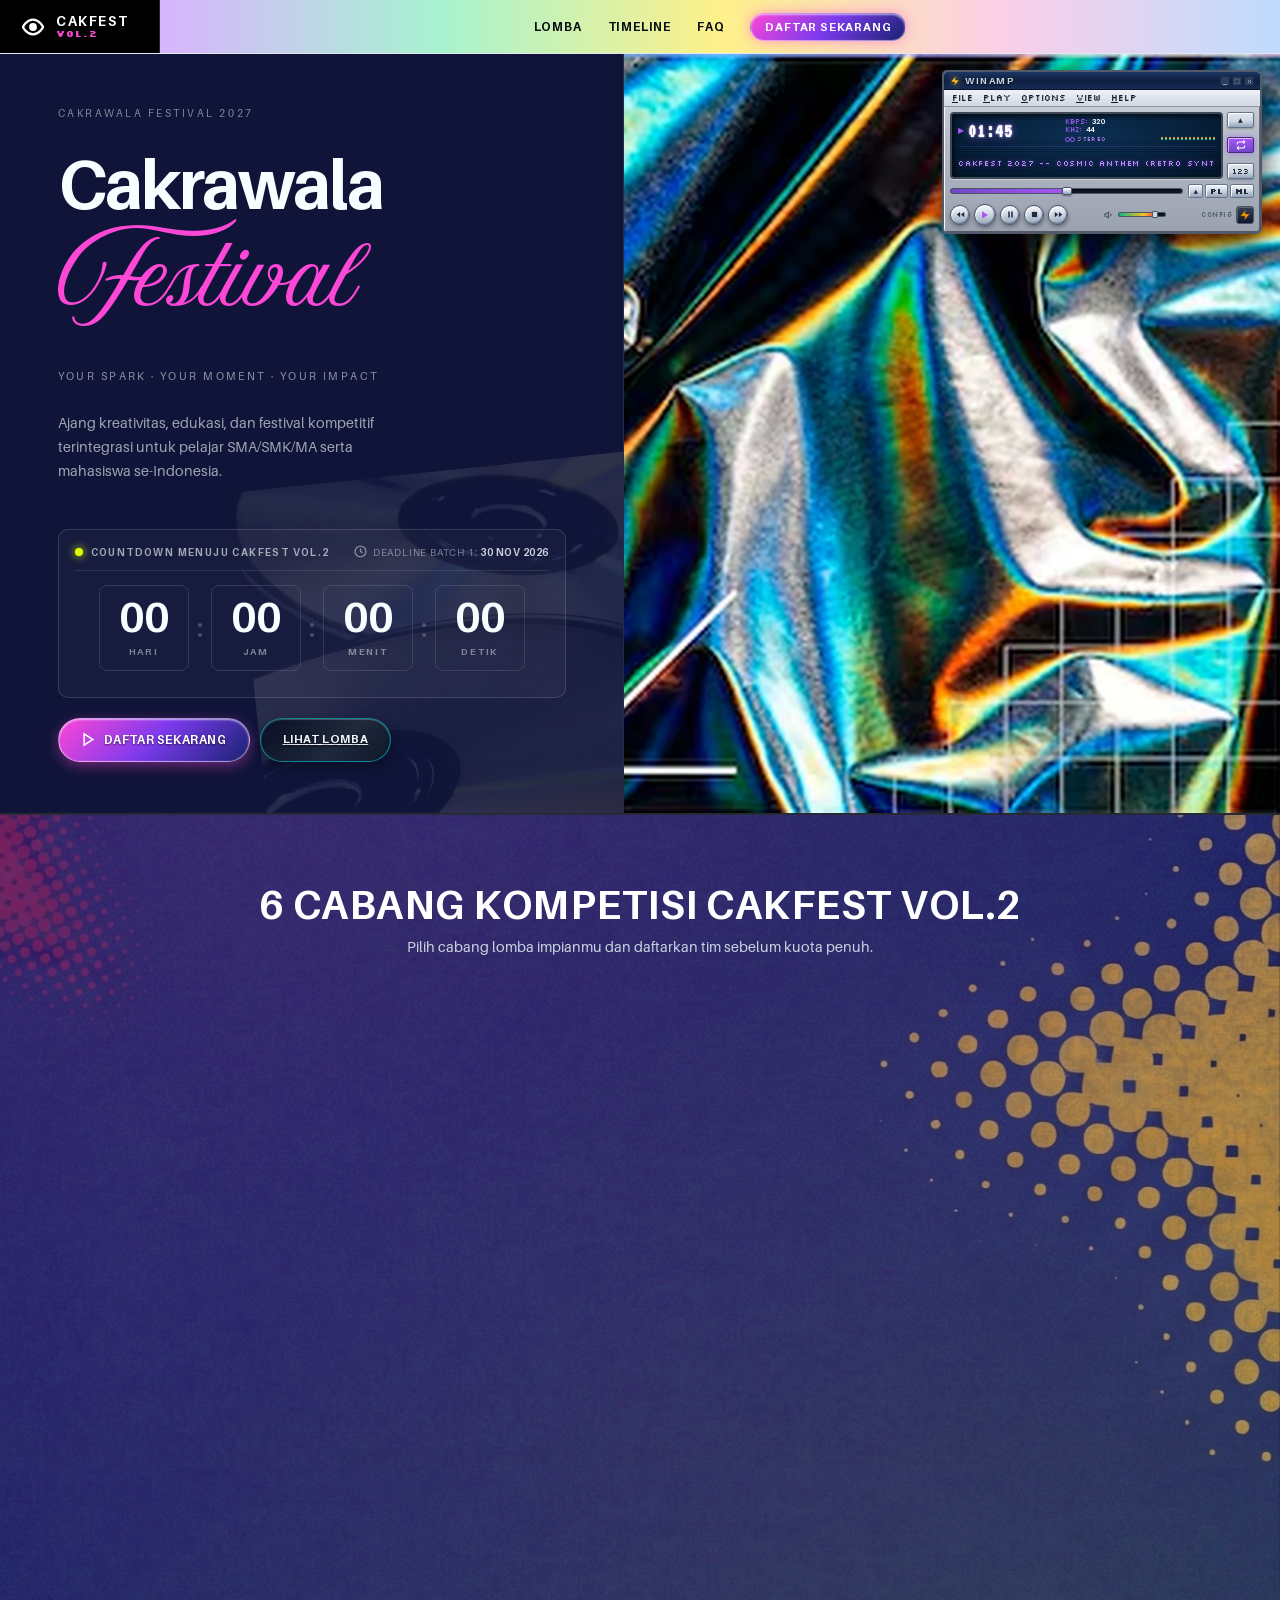
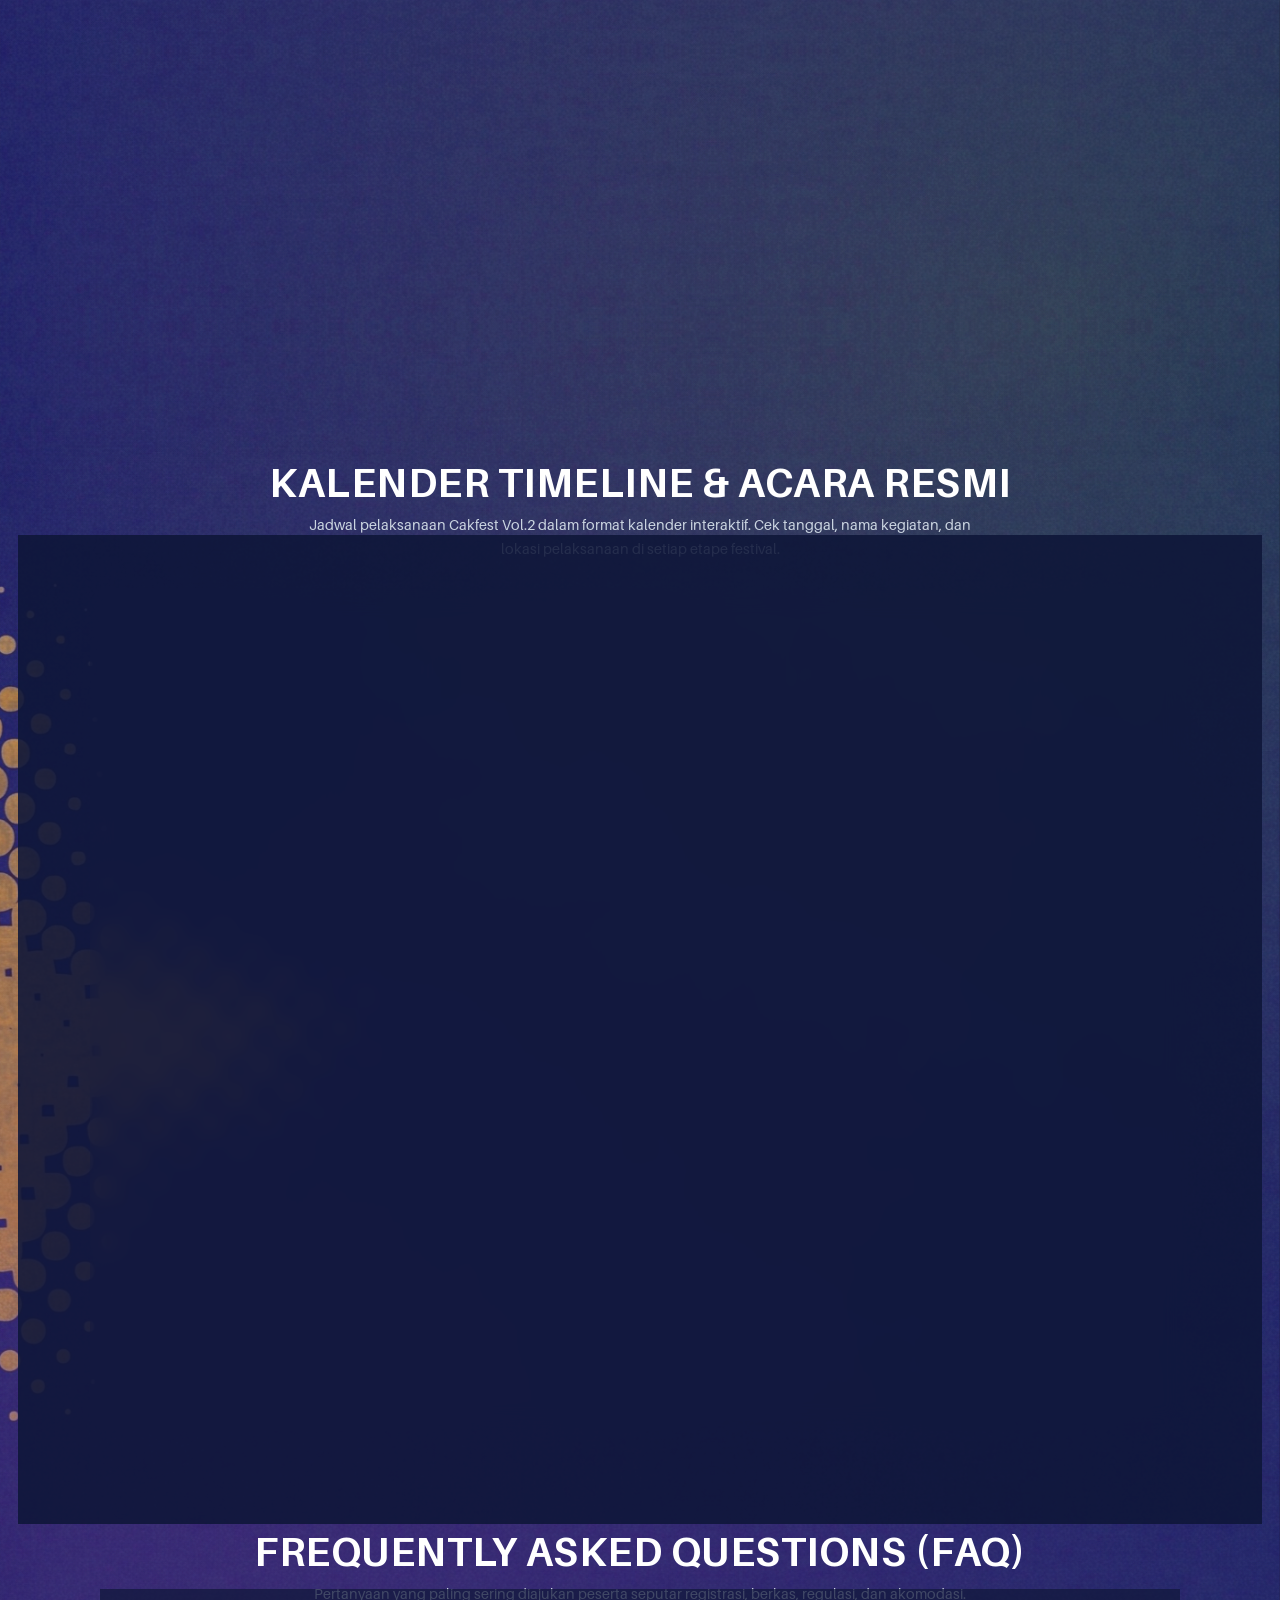
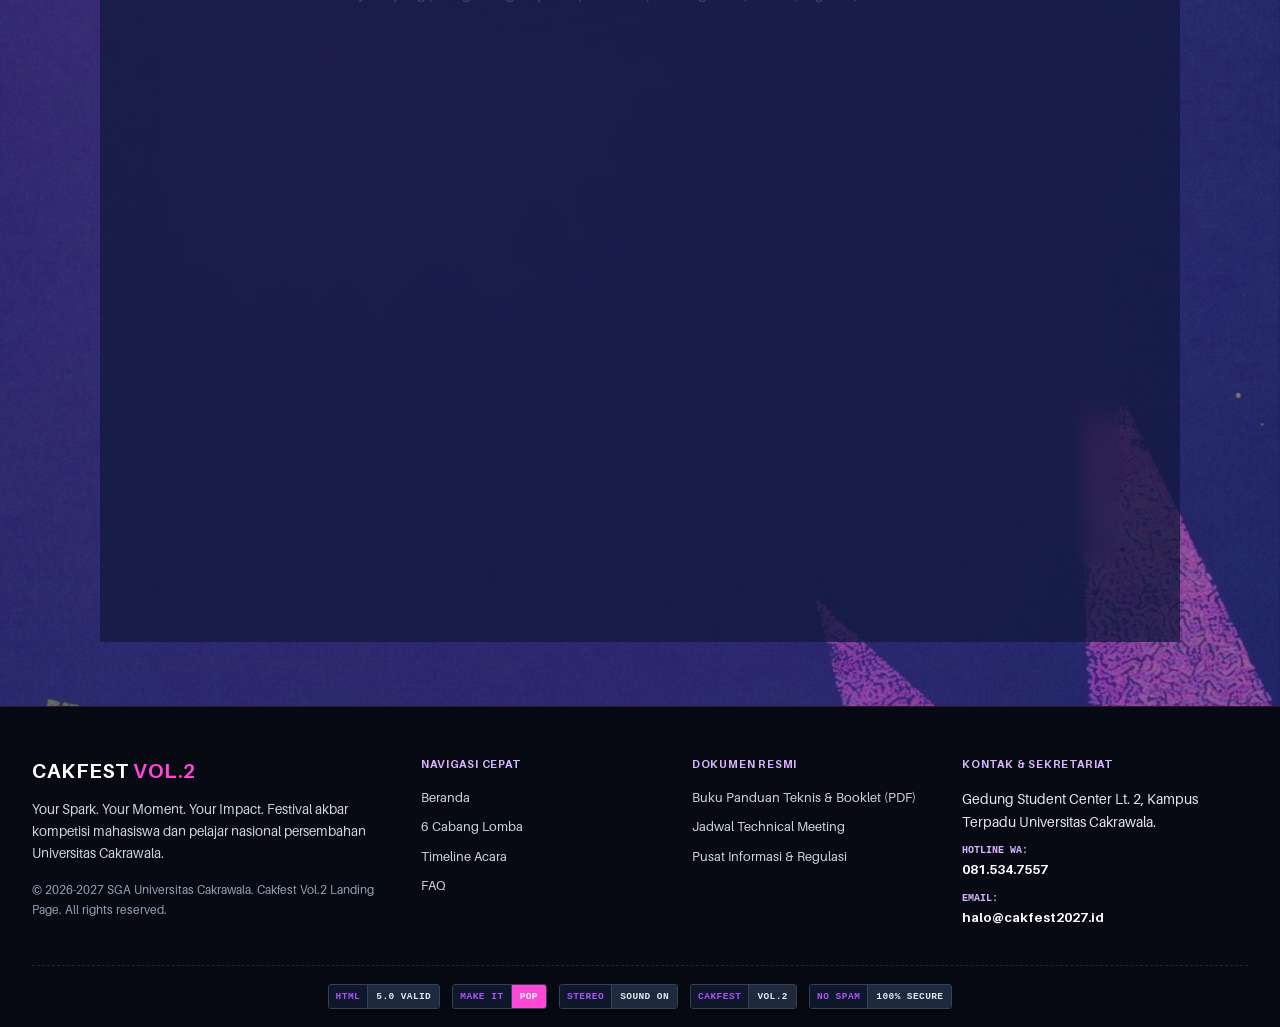
==== commit 13cb5678: "hero: winamp to top-right, upscaled foil art, CD disc texture in copy box, winamp off on mobile" ====
--- a/index.html
+++ b/index.html
@@ -137,7 +137,7 @@
 
           <!-- Right Column: Expansive Metallic Holographic Visual, Mascot & Winamp -->
           <div class="hero-holo-right-visual">
-            <img src="hero_holo_visual_hd.png" alt="Cakfest Holographic Cosmic Visual Art" class="hero-holo-main-photo">
+            <img src="hero_holo_visual_2x.webp" width="2216" height="1896" alt="Cakfest Holographic Cosmic Visual Art" class="hero-holo-main-photo" fetchpriority="high" decoding="async">
 
 
             <!-- Classic Y2K Winamp Audio Player (Direct Tribute to musicplayerreferensi.png) -->
--- a/styles.css
+++ b/styles.css
@@ -1317,7 +1317,7 @@
 .winamp-player-skin {
   position: absolute;
   top: 16px;
-  left: 18px;
+  right: 18px;
   z-index: 10;
   width: 320px;
   background: linear-gradient(180deg, #d8dce4 0%, #b4bac6 45%, #9aa1af 100%);
@@ -9134,4 +9134,57 @@
   .digit-number {
     font-size: 19px !important;
   }
-}+}
+
+/* ==========================================================================
+   HERO COPY BOX DECOR LAYERS (CD discs, low opacity)
+   ========================================================================== */
+.hero-holo-left-content {
+  position: relative;
+  isolation: isolate;
+  overflow: hidden;
+}
+
+.hero-holo-left-content > * {
+  position: relative;
+  z-index: 1;
+}
+
+.hero-holo-left-content::before {
+  content: "";
+  position: absolute;
+  right: -10%;
+  bottom: -14%;
+  width: min(72%, 430px);
+  aspect-ratio: 1040 / 1090;
+  background: url("disc_overlay.webp") center / contain no-repeat;
+  opacity: 0.13;
+  transform: rotate(-6deg);
+  pointer-events: none;
+  z-index: 0;
+}
+
+@media (max-width: 768px) {
+  /* Winamp off on mobile: right visual column removed */
+  .hero-holo-right-visual {
+    display: none !important;
+  }
+
+  /* Hero foil art becomes low-opacity texture inside the copy box */
+  .hero-holo-left-content::after {
+    content: "";
+    position: absolute;
+    inset: 0;
+    background: url("hero_holo_visual_2x.webp") center / cover no-repeat;
+    opacity: 0.09;
+    pointer-events: none;
+    z-index: 0;
+  }
+
+  .hero-holo-left-content::before {
+    right: -22%;
+    bottom: -8%;
+    width: 96%;
+    opacity: 0.11;
+  }
+}
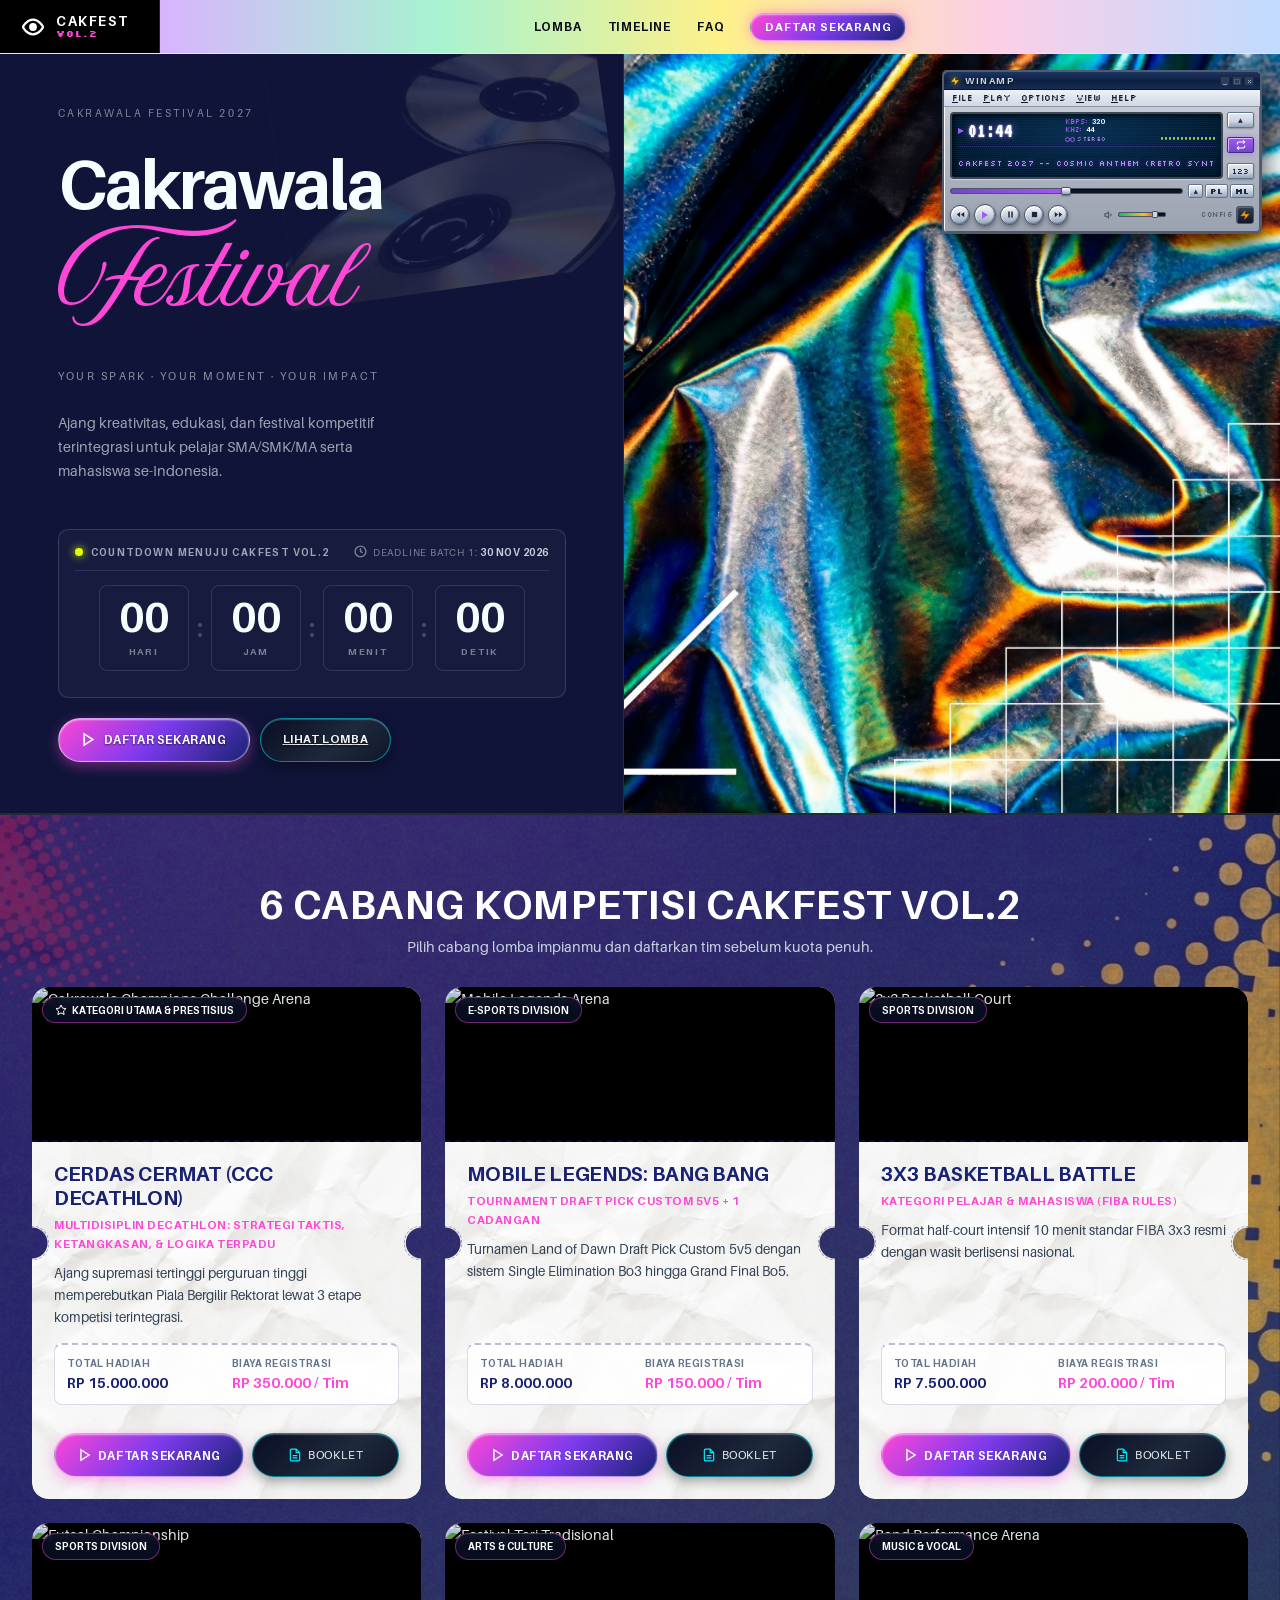
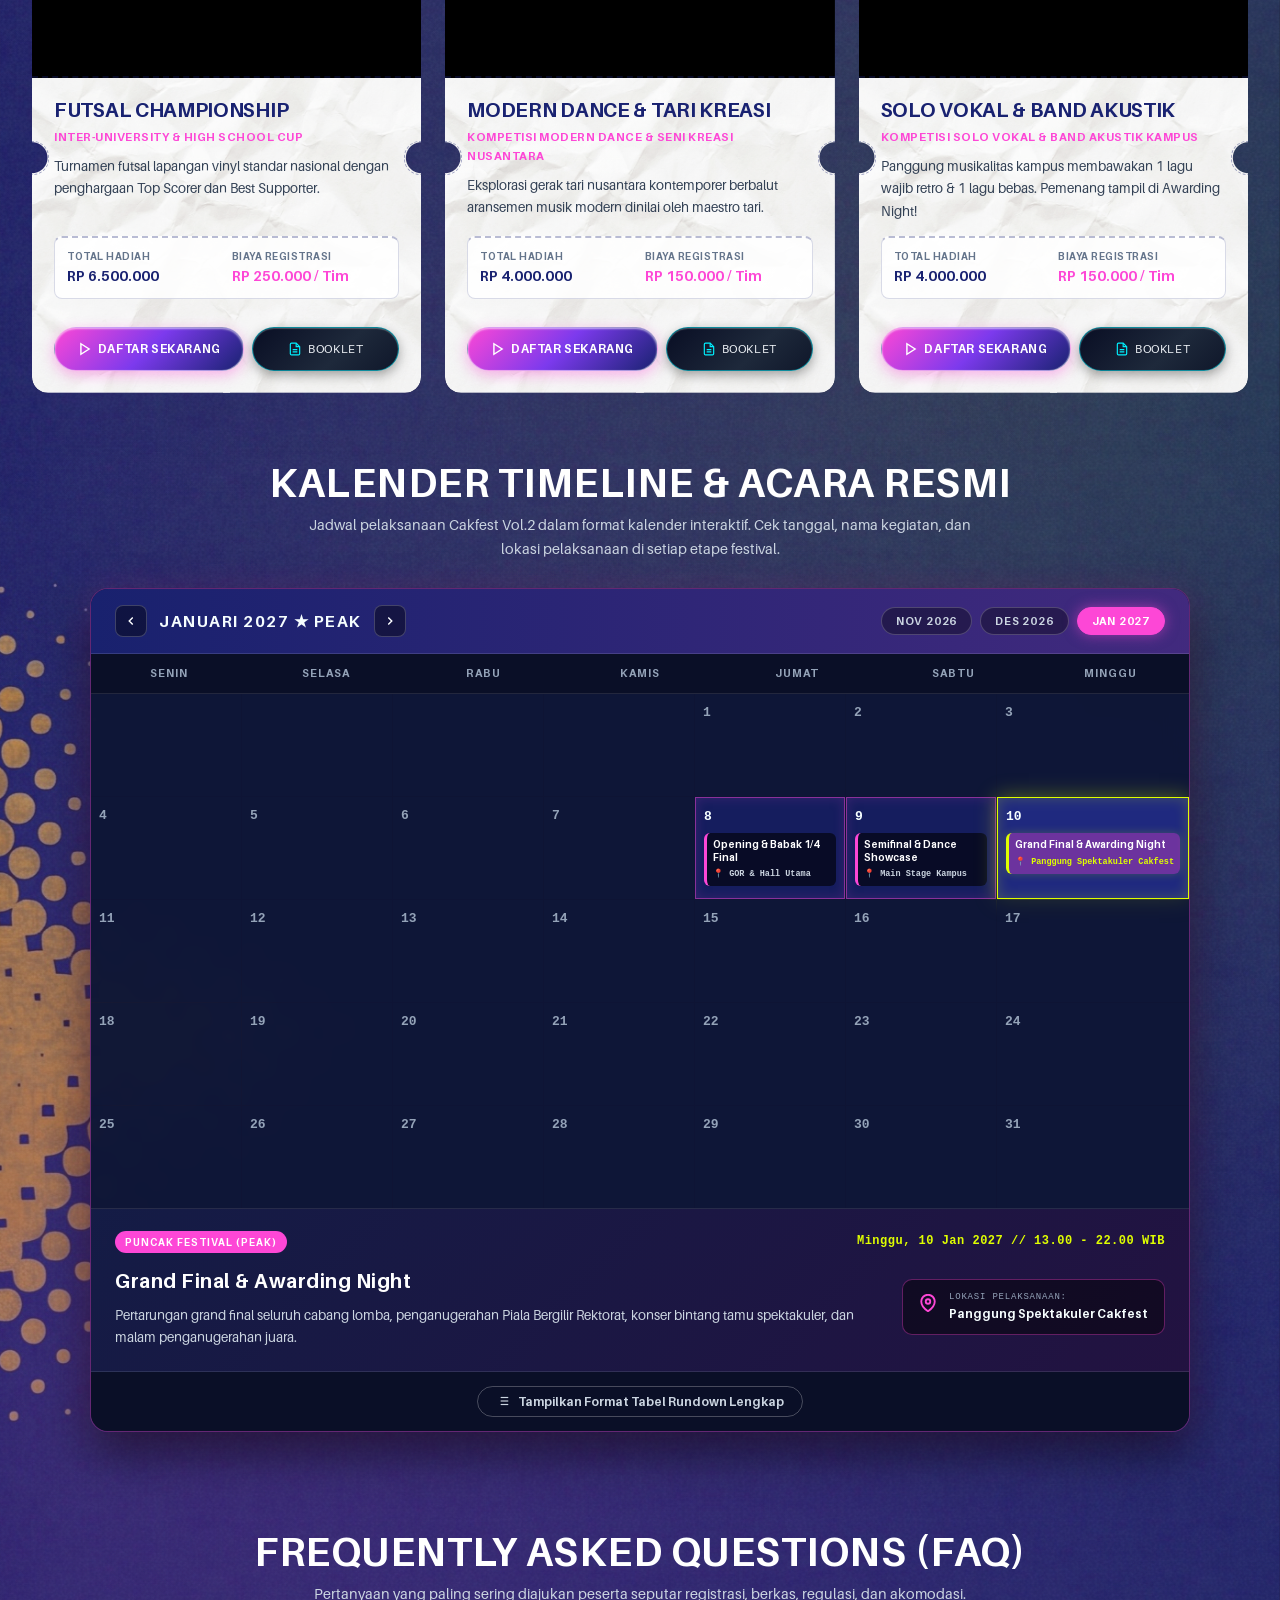
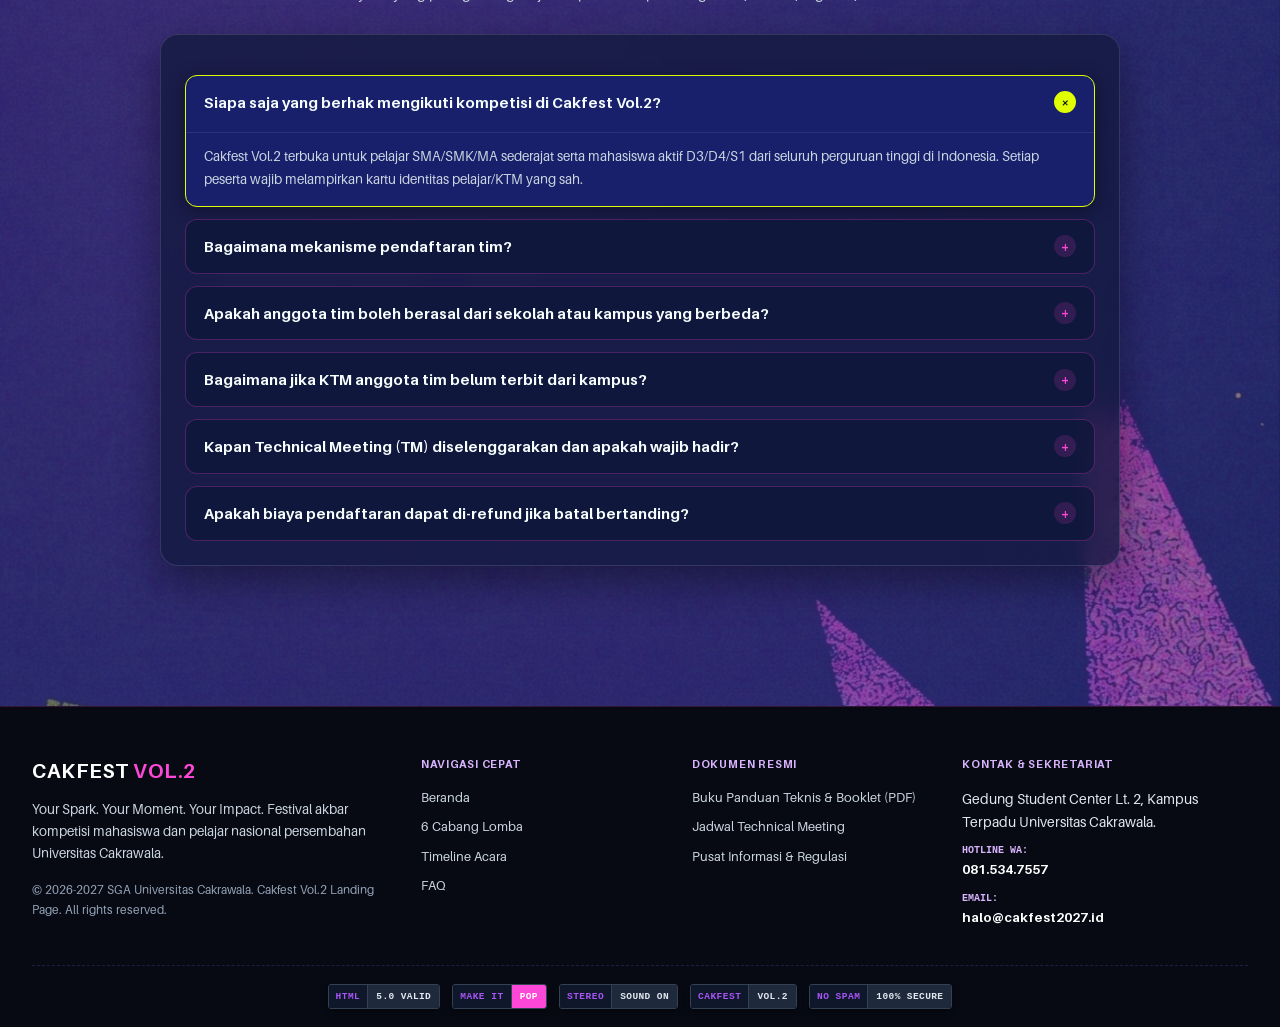
==== commit 8f68a42b: "hero: enlarge disc overlay in copy box" ====
--- a/index.html
+++ b/index.html
@@ -137,7 +137,7 @@
 
           <!-- Right Column: Expansive Metallic Holographic Visual, Mascot & Winamp -->
           <div class="hero-holo-right-visual">
-            <img src="hero_holo_visual_2x.webp" width="2216" height="1896" alt="Cakfest Holographic Cosmic Visual Art" class="hero-holo-main-photo" fetchpriority="high" decoding="async">
+            <img src="hero_holo_visual_2x.jpg" width="2216" height="1896" alt="Cakfest Holographic Cosmic Visual Art" class="hero-holo-main-photo" fetchpriority="high" decoding="async">
 
 
             <!-- Classic Y2K Winamp Audio Player (Direct Tribute to musicplayerreferensi.png) -->
--- a/styles.css
+++ b/styles.css
@@ -9153,13 +9153,14 @@
 .hero-holo-left-content::before {
   content: "";
   position: absolute;
-  right: -10%;
-  bottom: -14%;
-  width: min(72%, 430px);
-  aspect-ratio: 1040 / 1090;
+  right: 2%;
+  top: 0;
+  bottom: auto;
+  width: min(54%, 420px);
+  aspect-ratio: 1920 / 1339;
   background: url("disc_overlay.webp") center / contain no-repeat;
-  opacity: 0.13;
-  transform: rotate(-6deg);
+  opacity: 0.2;
+  transform: rotate(-8deg);
   pointer-events: none;
   z-index: 0;
 }
@@ -9182,9 +9183,10 @@
   }
 
   .hero-holo-left-content::before {
-    right: -22%;
-    bottom: -8%;
-    width: 96%;
-    opacity: 0.11;
-  }
-}
+    top: auto;
+    right: -14%;
+    bottom: -6%;
+    width: 108%;
+    opacity: 0.13;
+  }
+}
